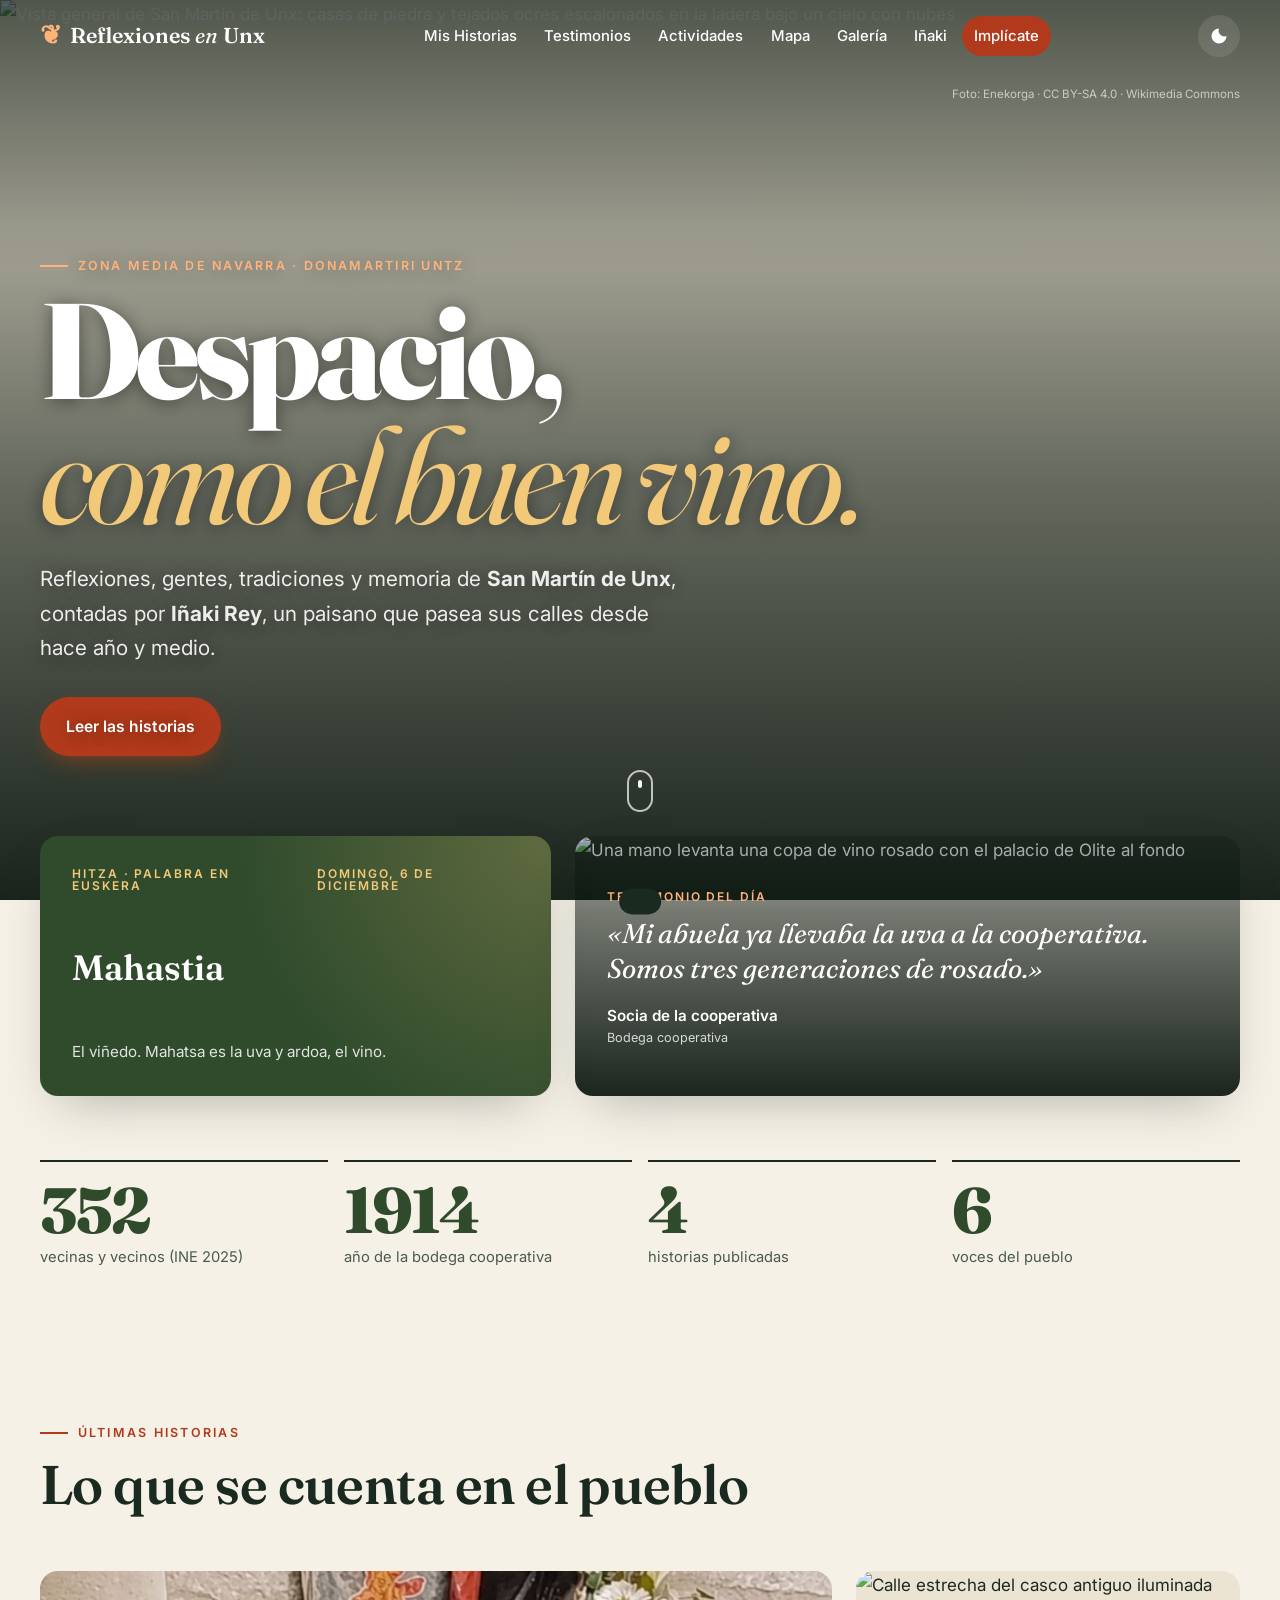
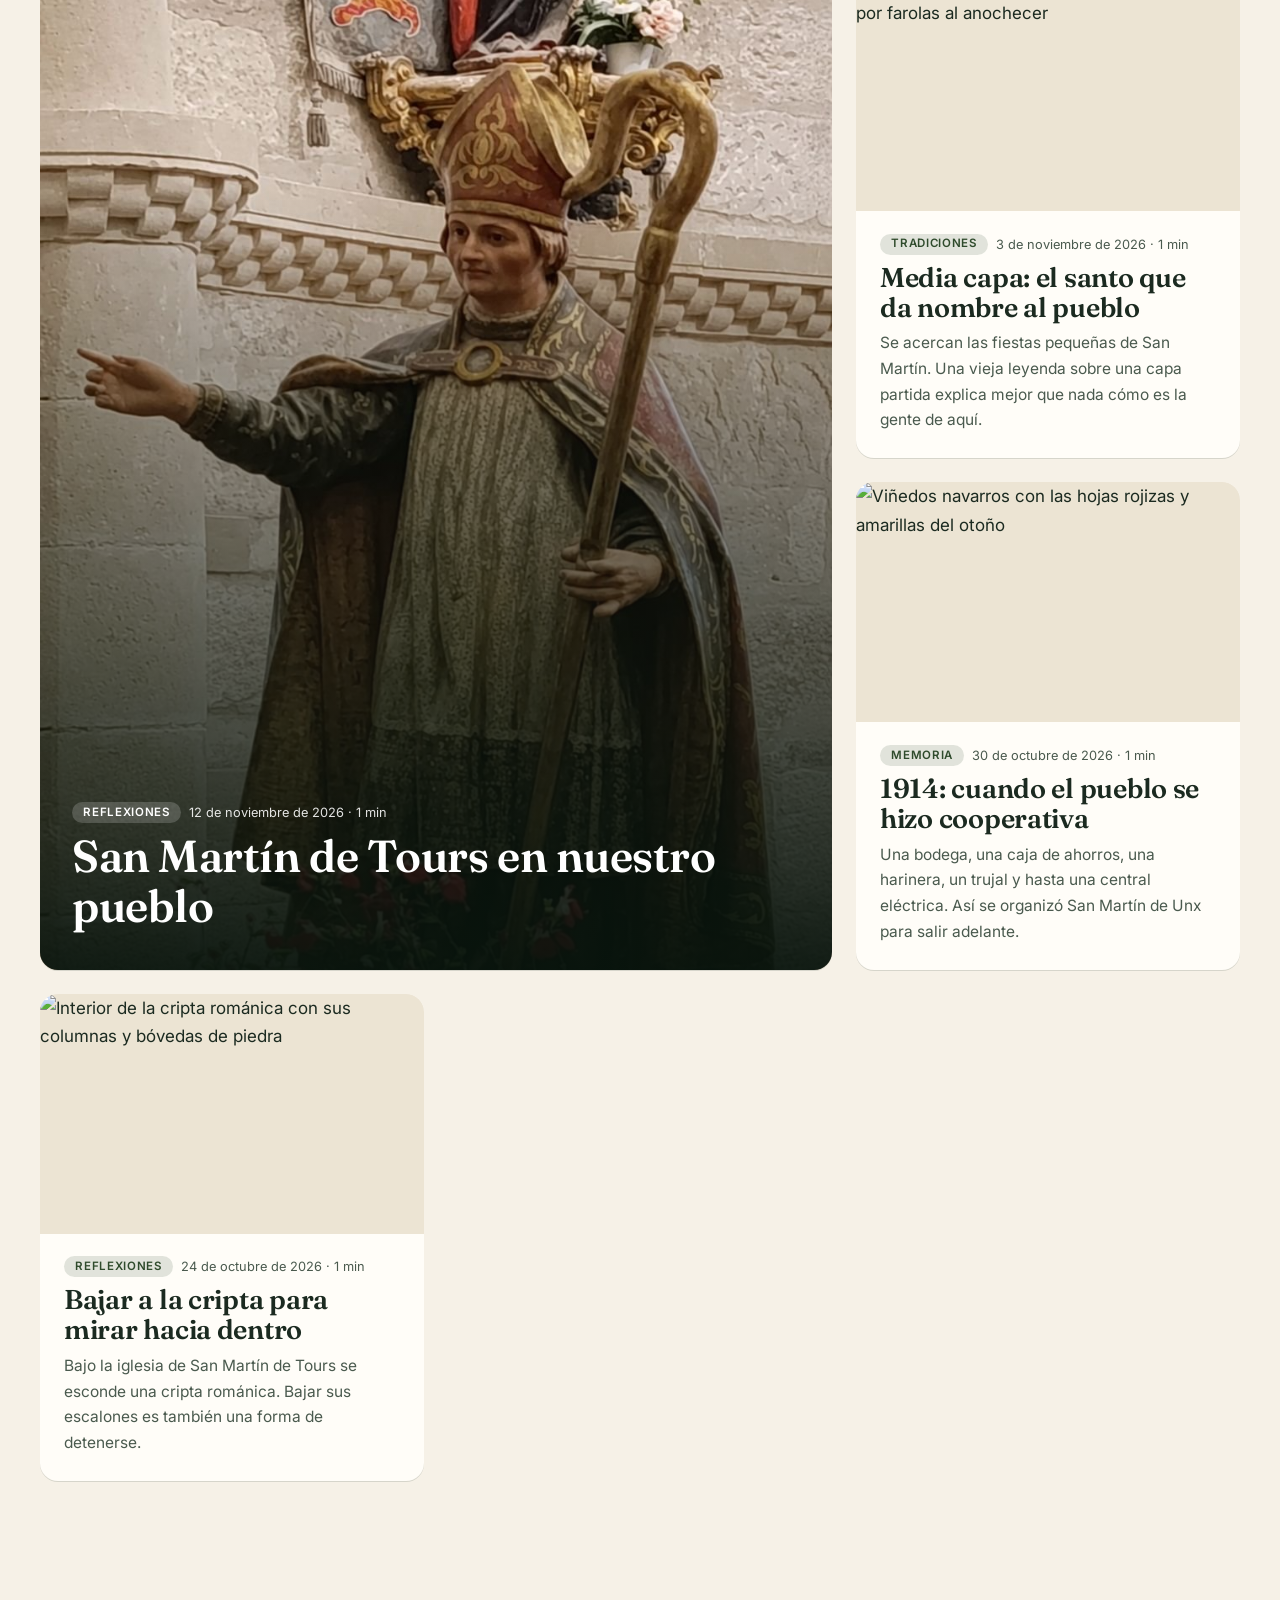
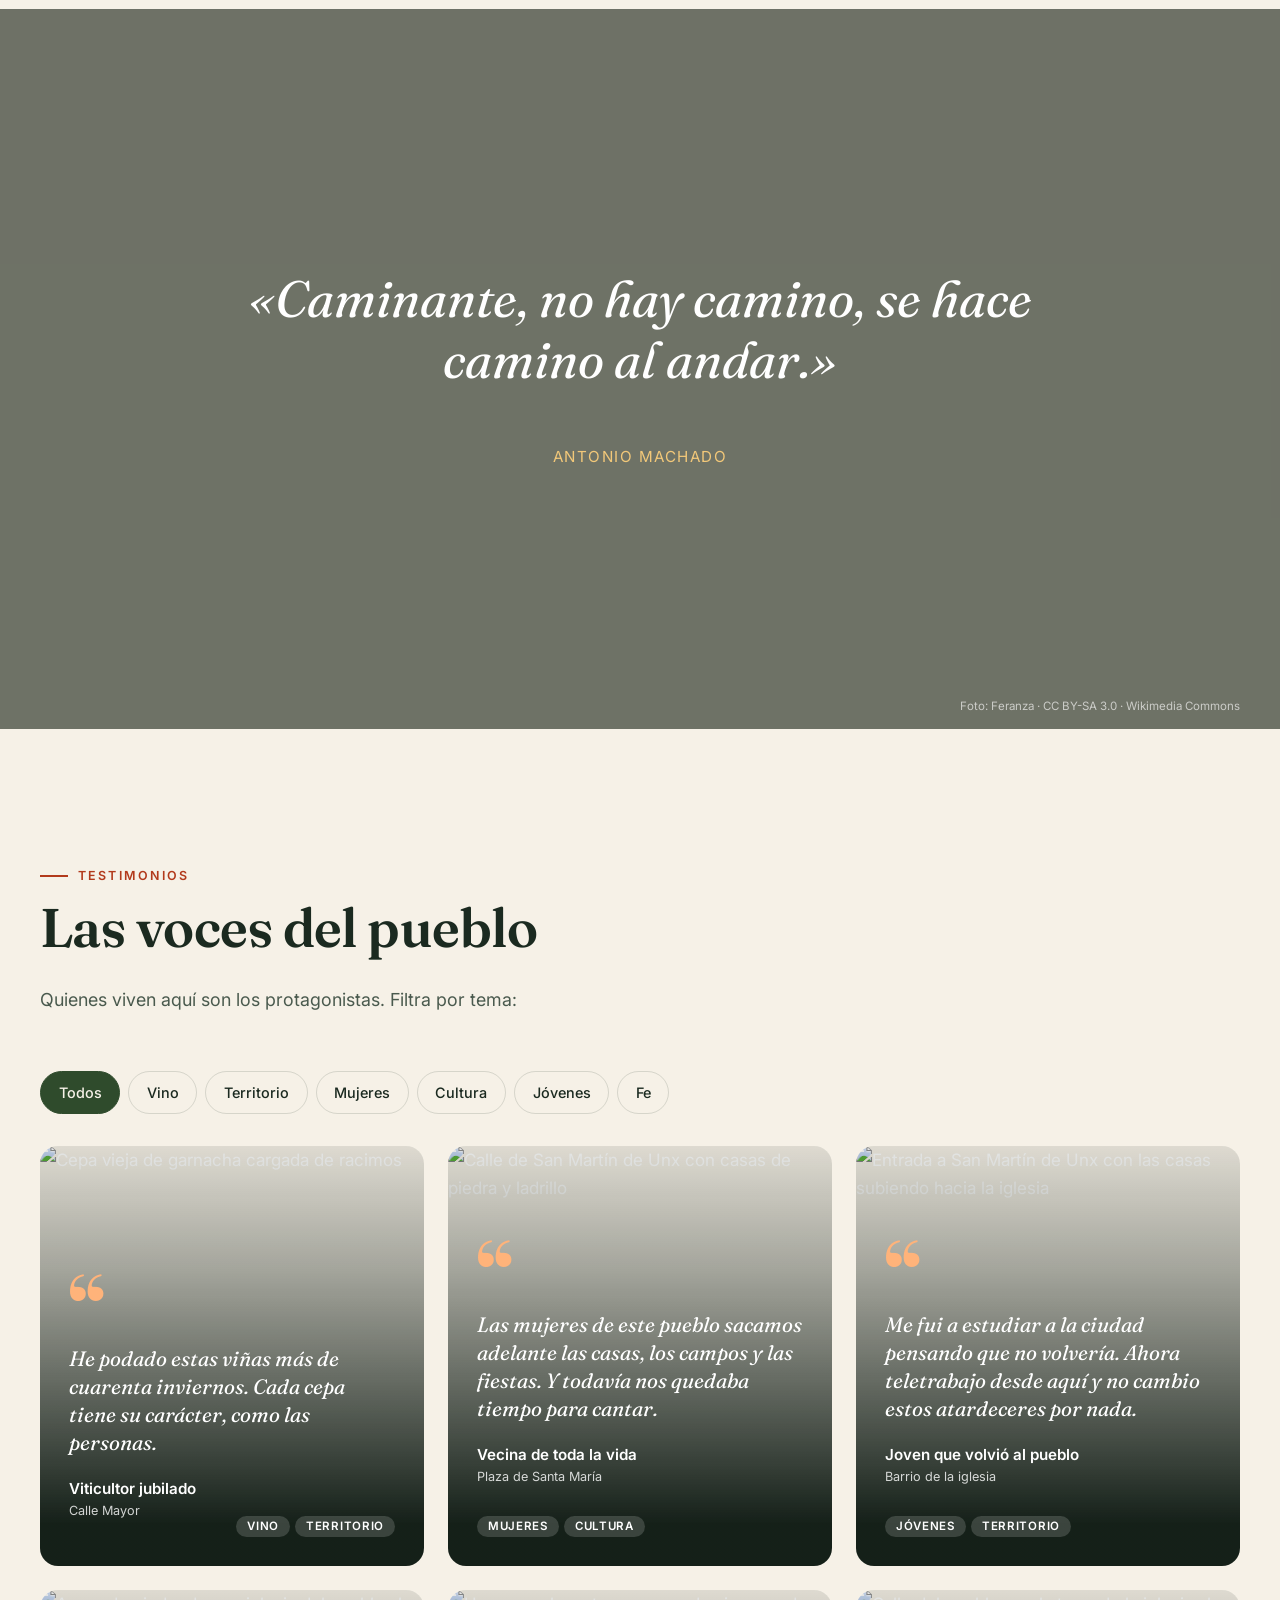
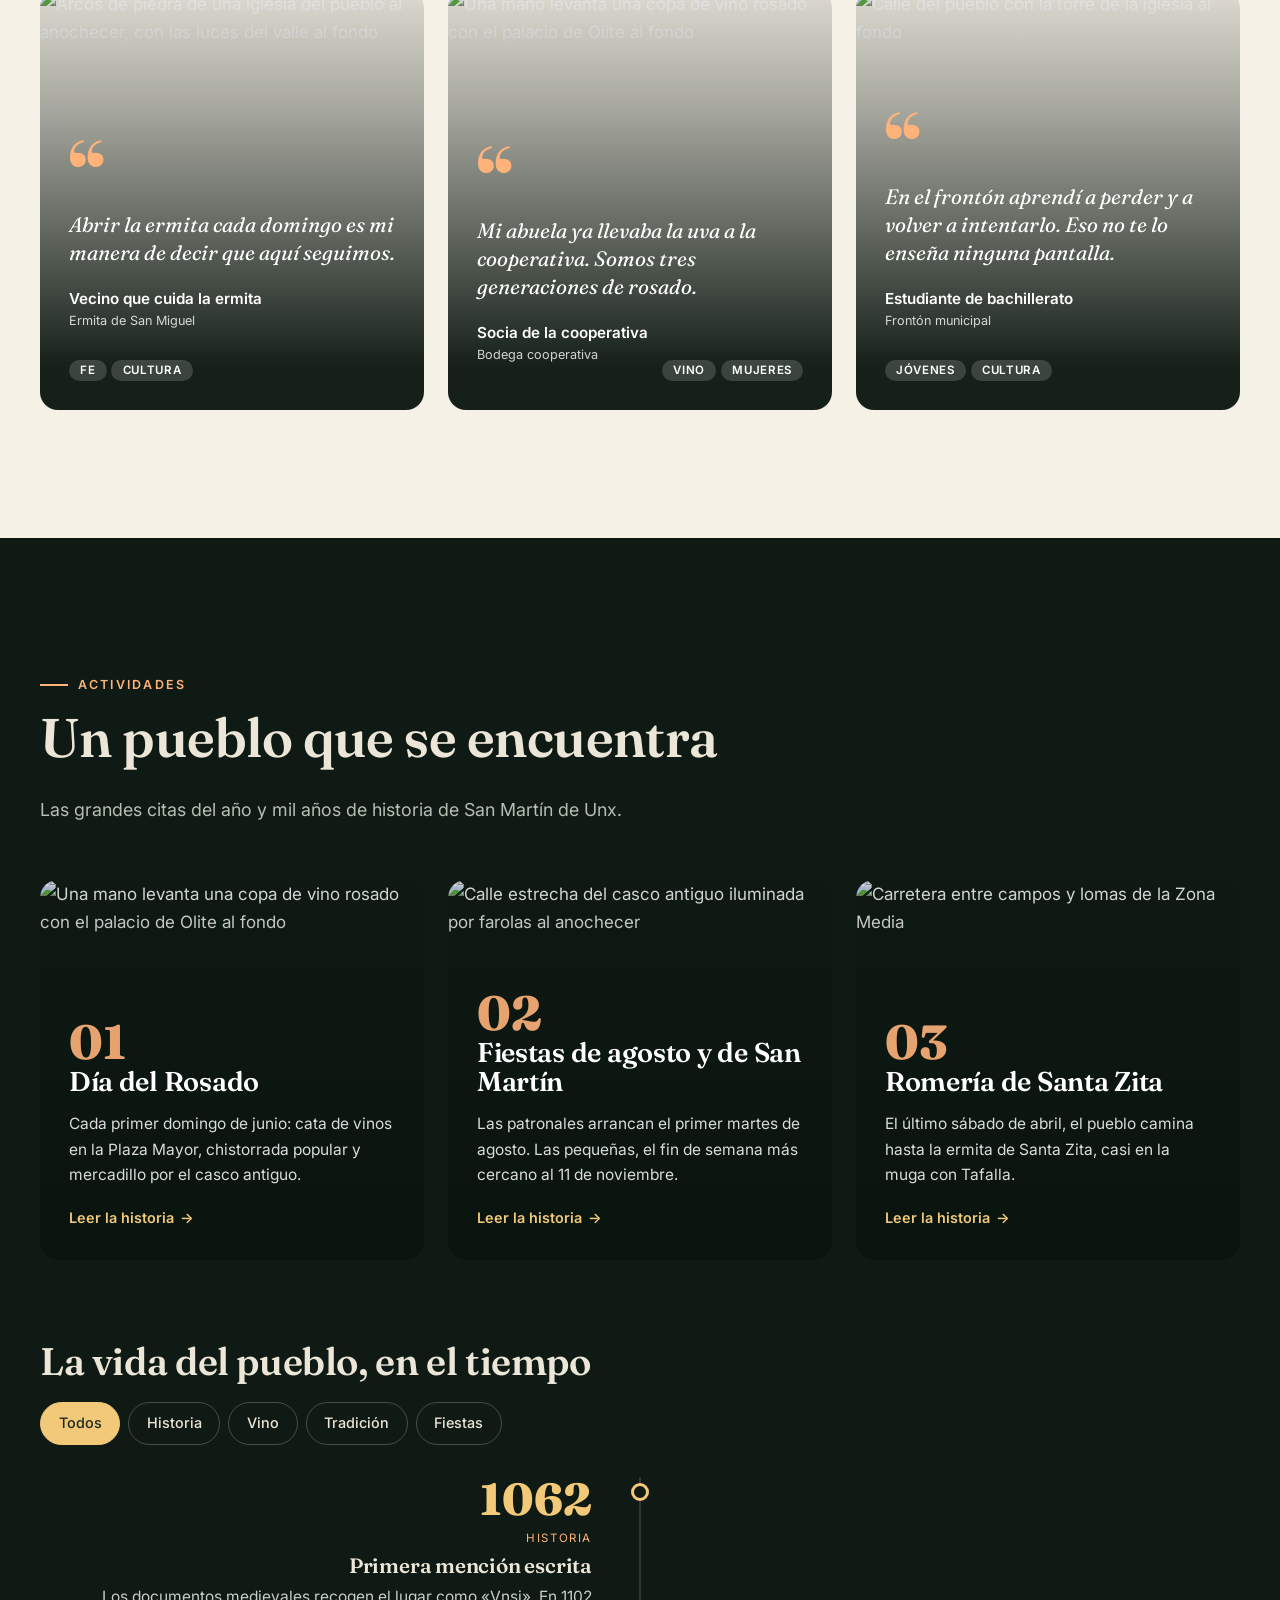
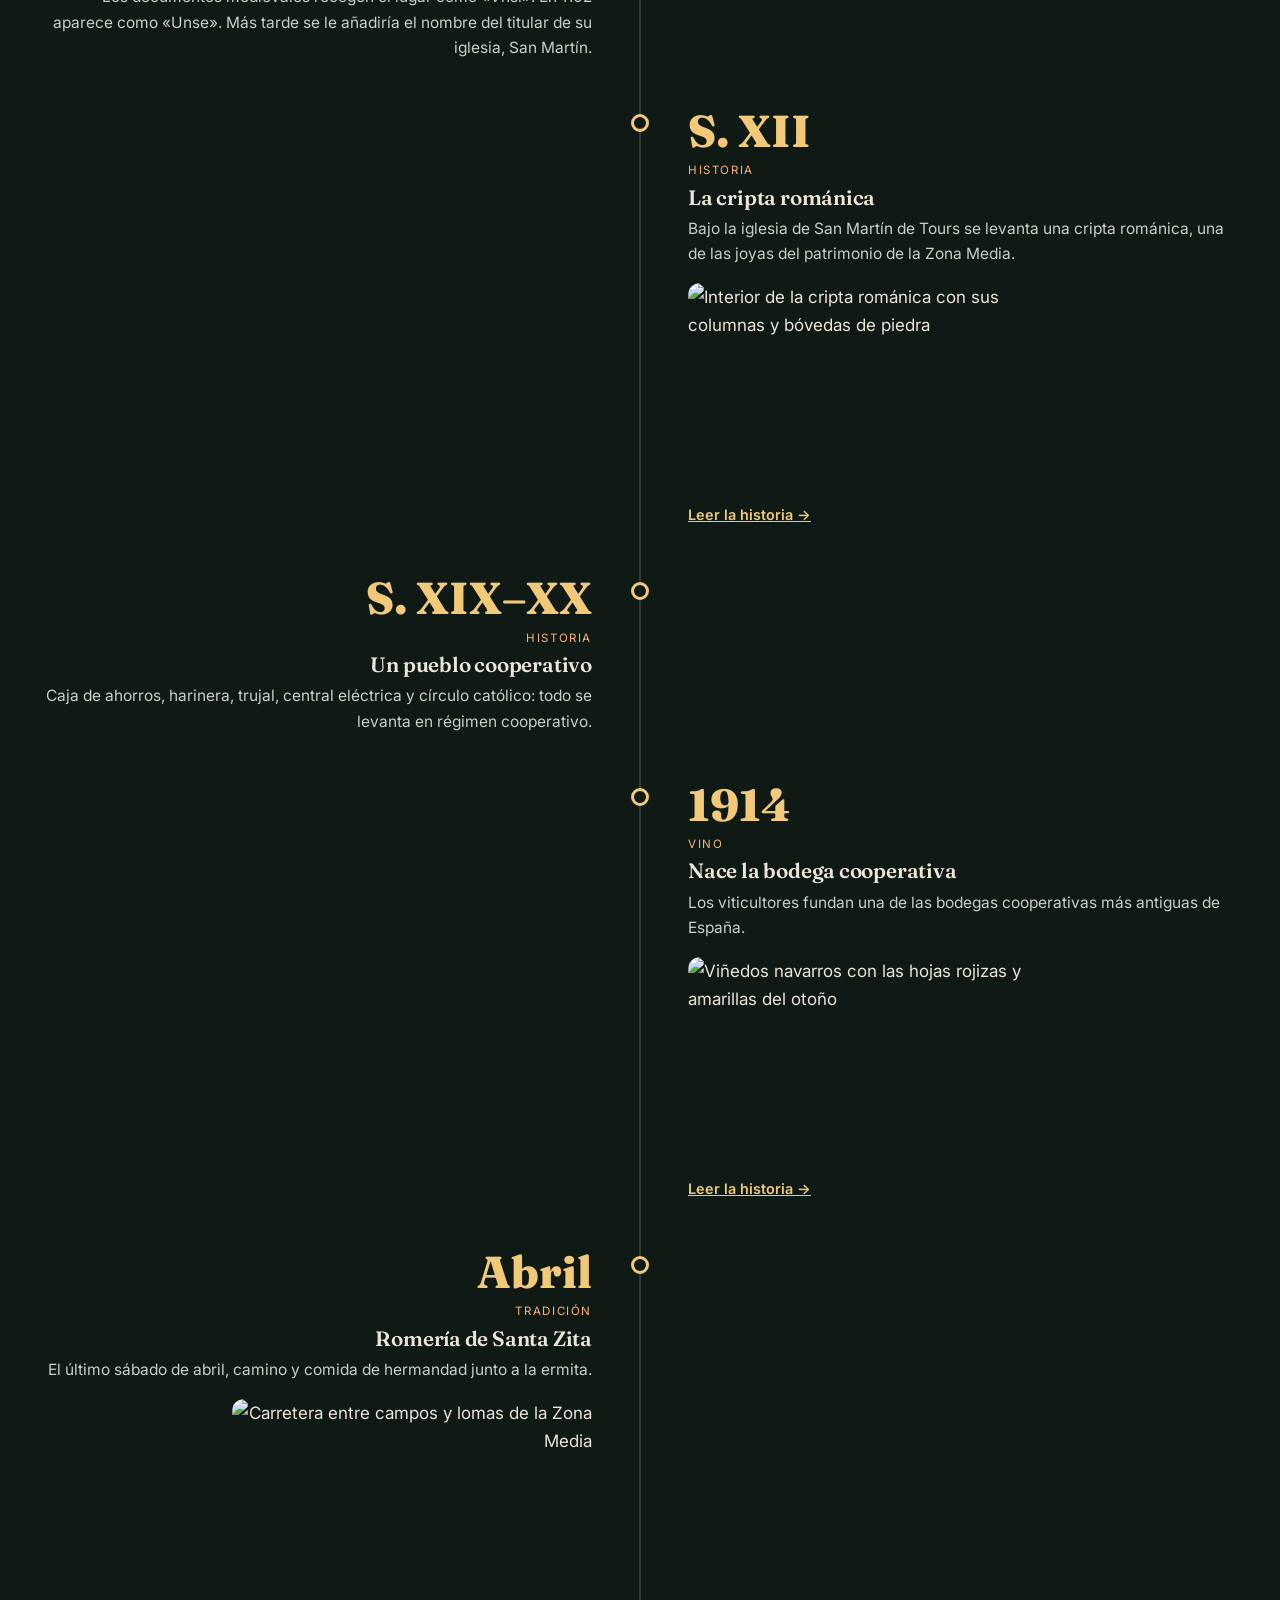
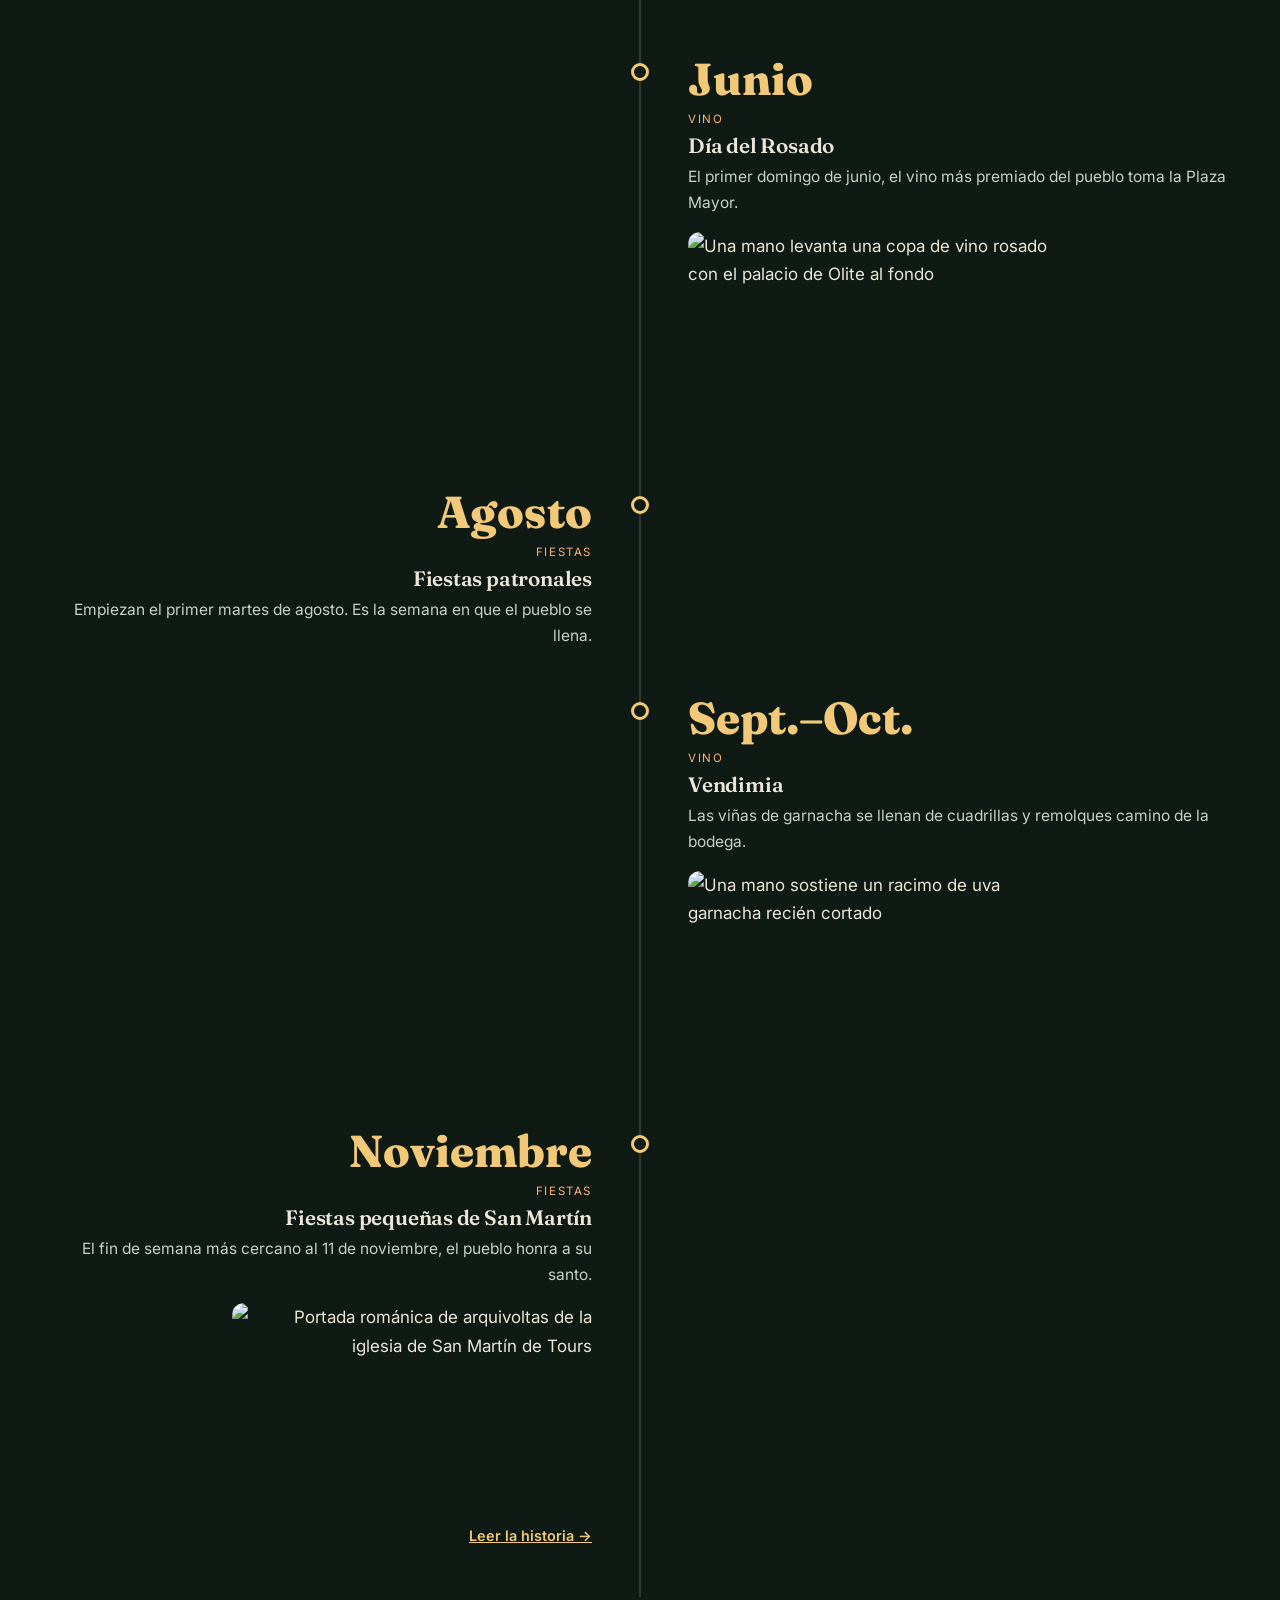
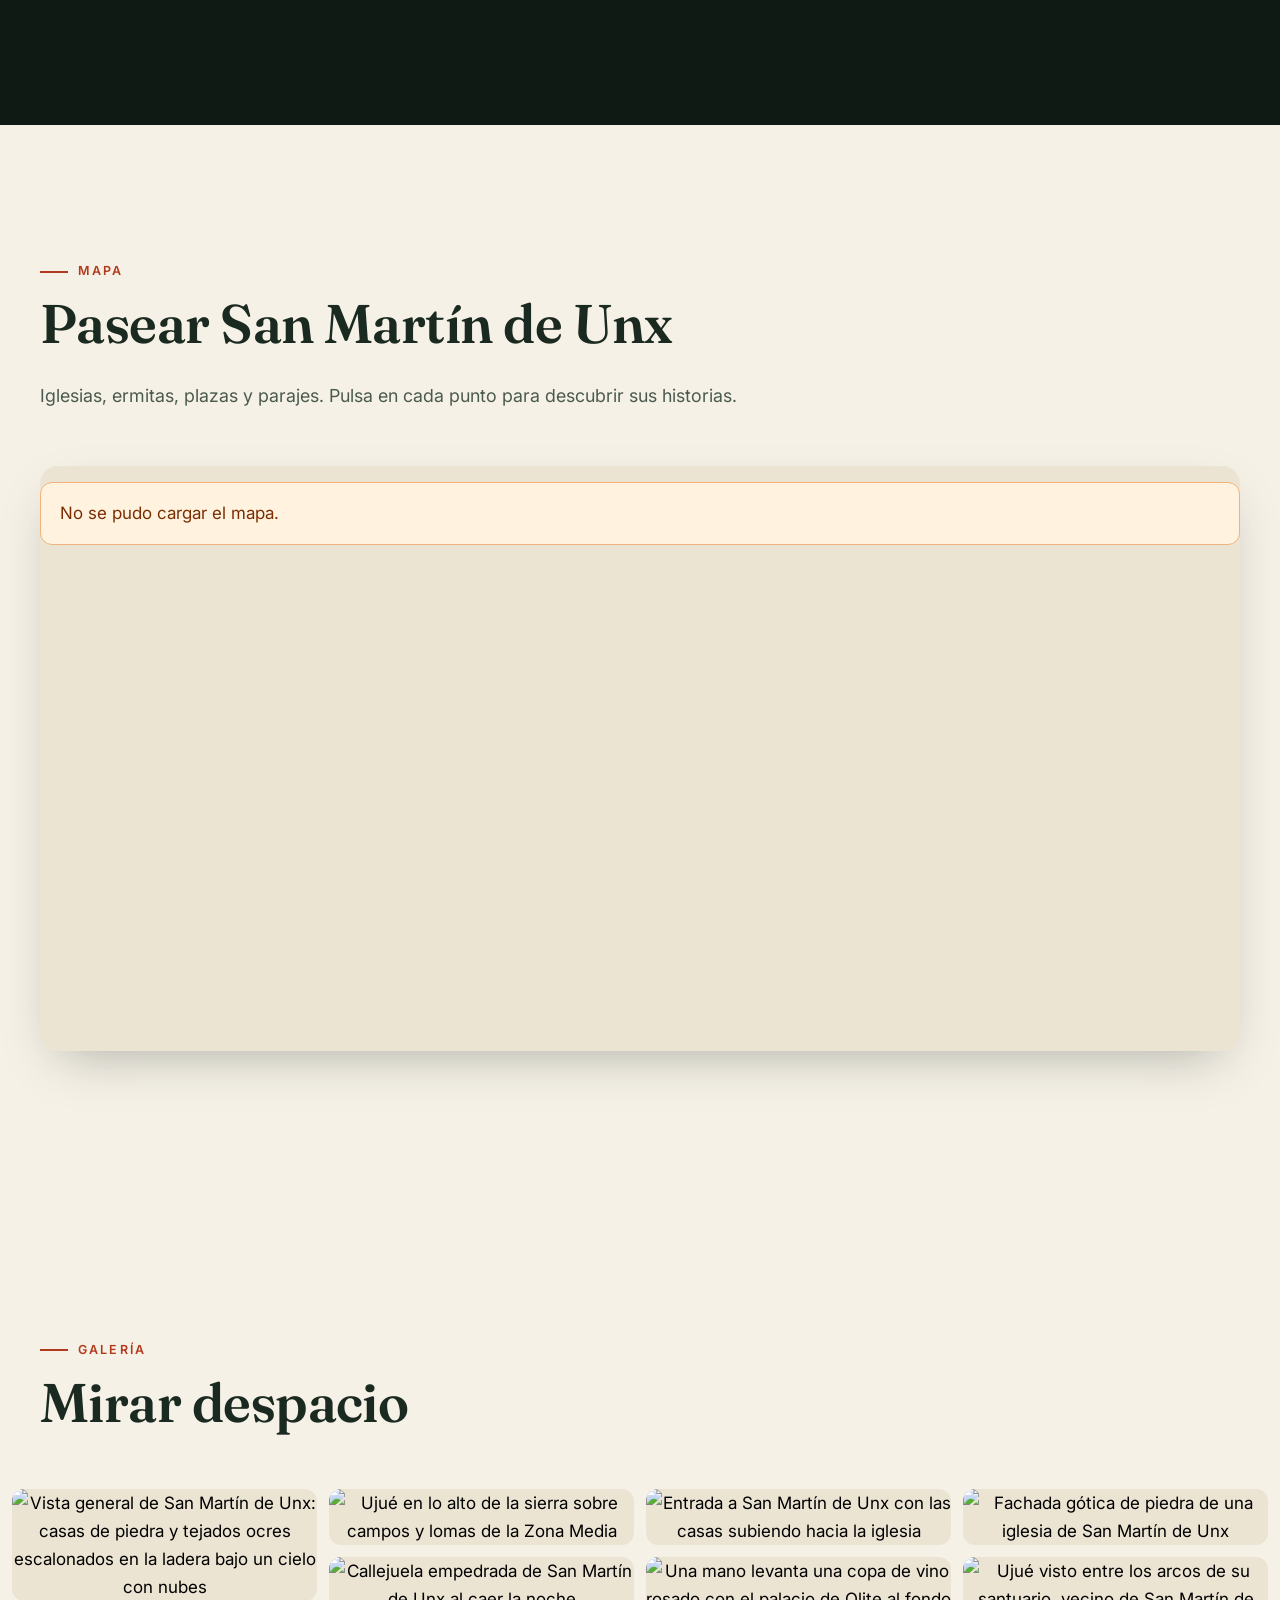
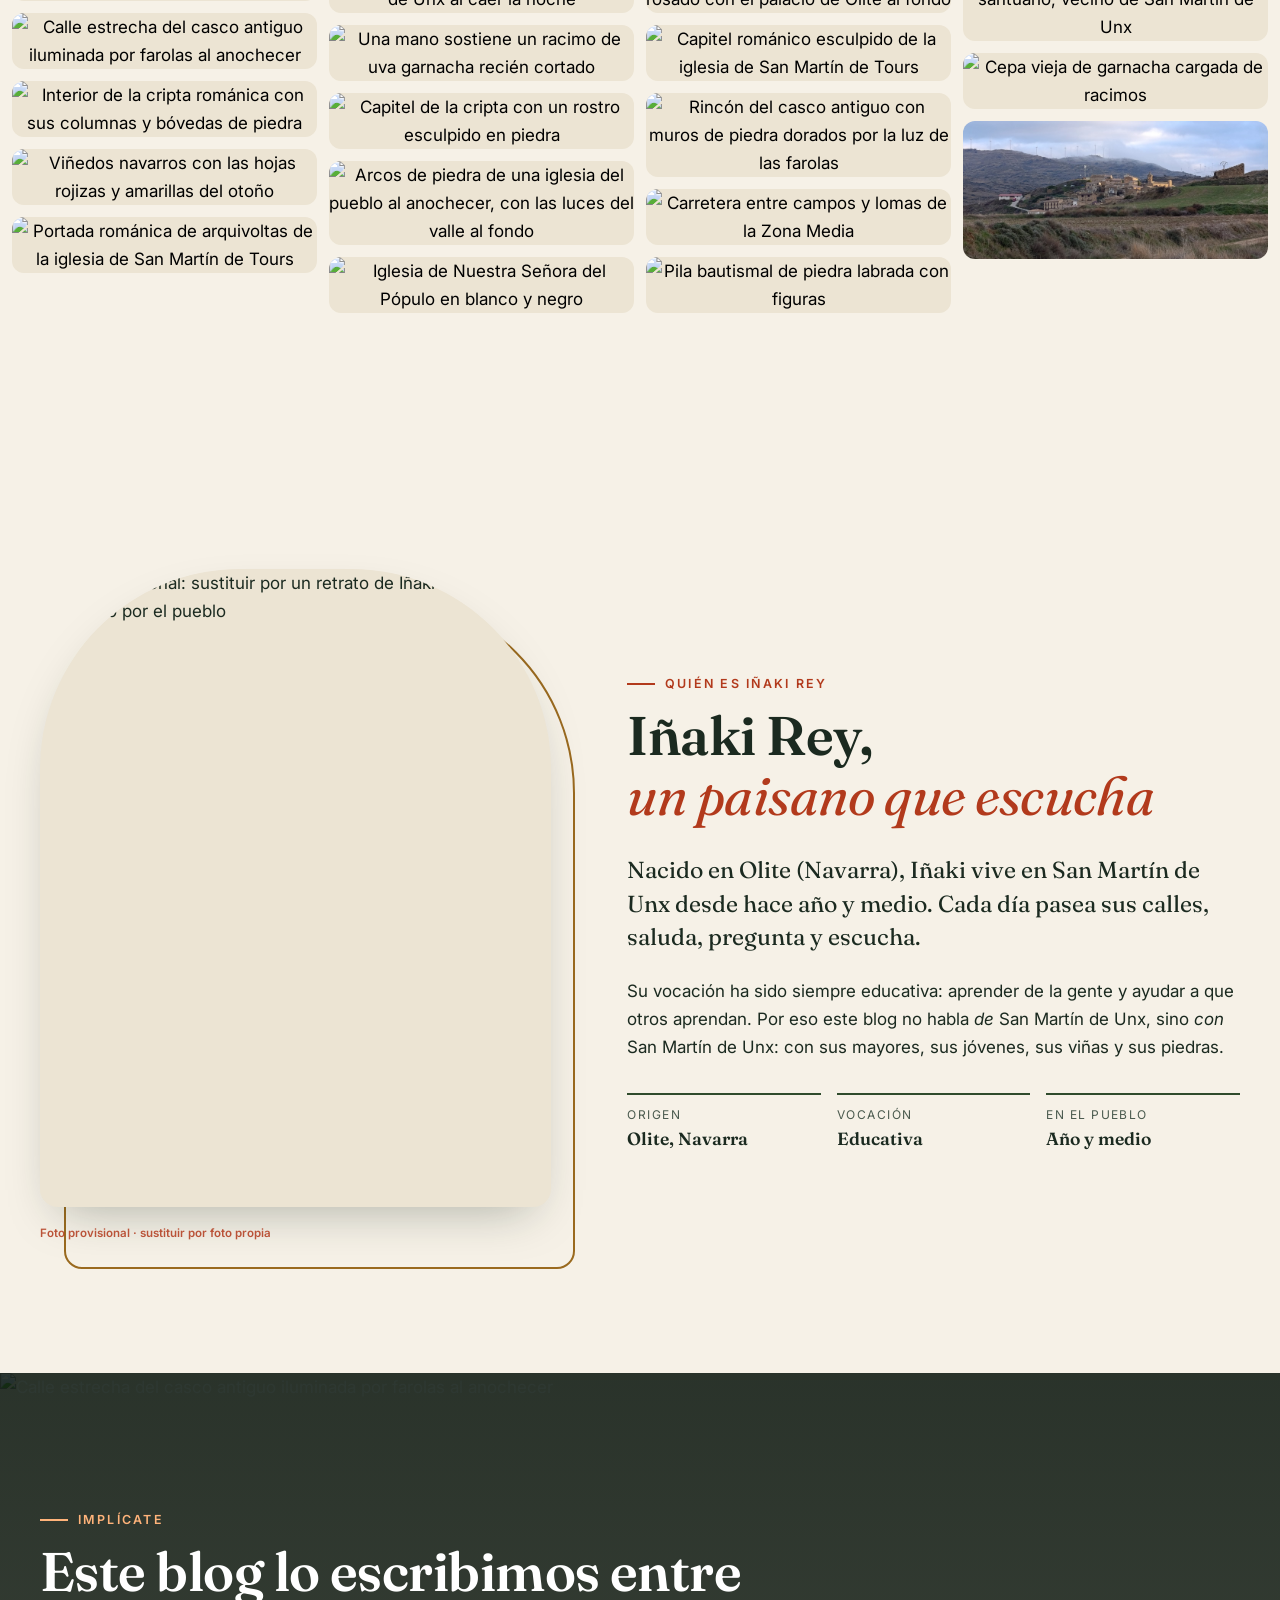
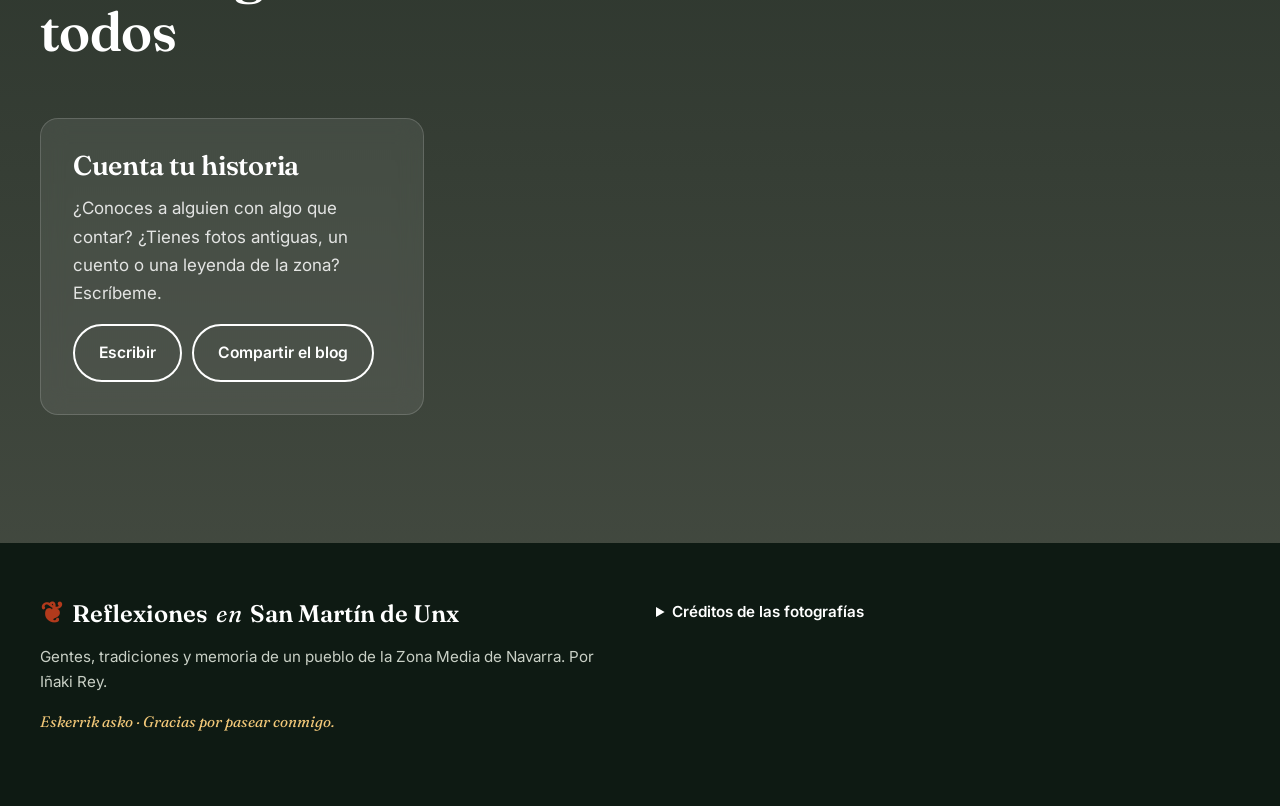
==== index.html @ 947f45b3 "Change link text from 'Historias' to 'Mis Historias'" ====
<!doctype html>
<html lang="es">
<head>
  <meta charset="utf-8">
  <meta name="viewport" content="width=device-width, initial-scale=1">
  <title>Reflexiones en San Martín de Unx · Gentes, memoria y vida de pueblo</title>
  <meta name="description" content="Reflexiones, testimonios, tradiciones y memoria de San Martín de Unx, en la Zona Media de Navarra, contados por Iñaki Rey.">
  <meta name="theme-color" content="#2f4b2c">

  <!-- Open Graph: así se verá al compartir en WhatsApp, Facebook o Telegram -->
  <meta property="og:type" content="website">
  <meta property="og:site_name" content="Reflexiones en San Martín de Unx">
  <meta property="og:title" content="Reflexiones en San Martín de Unx · Despacio, como el buen vino">
  <meta property="og:description" content="Gentes, tradiciones y memoria de un pueblo de la Zona Media de Navarra, contadas por Iñaki Rey.">
  <meta property="og:image" content="https://commons.wikimedia.org/wiki/Special:FilePath/Unx_-_ikuspegia.png?width=1280">
  <meta name="twitter:card" content="summary_large_image">

  <link rel="preconnect" href="https://fonts.googleapis.com">
  <link rel="preconnect" href="https://fonts.gstatic.com" crossorigin>
  <link href="https://fonts.googleapis.com/css2?family=Fraunces:ital,opsz,wght@0,9..144,400;0,9..144,600;0,9..144,800;1,9..144,400&family=Inter:wght@400;500;600;700&display=swap" rel="stylesheet">
  <link rel="stylesheet" href="https://unpkg.com/leaflet@1.9.4/dist/leaflet.css" crossorigin="">
  <link rel="stylesheet" href="css/estilos.css">
  <link rel="icon" href="data:image/svg+xml,<svg xmlns='http://www.w3.org/2000/svg' viewBox='0 0 100 100'><text y='.9em' font-size='90'>🍇</text></svg>">
</head>
<body>
  <a class="saltar" href="#contenido">Saltar al contenido</a>
  <div class="progreso" aria-hidden="true"><span></span></div>

  <header class="cabecera" id="cabecera">
    <a class="marca" href="index.html" aria-label="Reflexiones en San Martín de Unx, inicio">
      <span class="marca__hoja" aria-hidden="true">❦</span>
      <span>Reflexiones <em>en</em> Unx</span>
    </a>
    <nav class="menu" id="menu" aria-label="Principal">
      <a href="#historias">Mis Historias</a>
      <a href="#testimonios">Testimonios</a>
      <a href="#actividades">Actividades</a>
      <a href="#mapa">Mapa</a>
      <a href="#diario" data-requiere="diario" hidden>Diario</a>
      <a href="#galeria">Galería</a>
      <a href="#inaki">Iñaki</a>
      <a href="#implicate" class="menu__cta" data-requiere="implicate" hidden>Implícate</a>
    </nav>
    <div class="cabecera__acciones">
      <button class="icono-btn" id="btn-tema" type="button" aria-label="Cambiar entre modo claro y oscuro">
        <svg viewBox="0 0 24 24" aria-hidden="true"><path d="M12 3a9 9 0 1 0 9 9 7 7 0 0 1-9-9Z"/></svg>
      </button>
      <button class="icono-btn menu-btn" id="btn-menu" type="button" aria-label="Abrir menú" aria-expanded="false" aria-controls="menu">
        <span></span><span></span><span></span>
      </button>
    </div>
  </header>

  <main id="contenido">
    <!-- ============ HERO ============ -->
    <section class="hero" aria-label="Portada">
      <div class="hero__fondo" data-img="unx-vista" data-eager></div>
      <div class="hero__velo"></div>
      <div class="hero__texto">
        <p class="antetitulo">Zona Media de Navarra · Donamartiri Untz</p>
        <h1 class="hero__titulo">Despacio,<br><em>como el buen vino.</em></h1>
        <p class="hero__lead">Reflexiones, gentes, tradiciones y memoria de <strong>San Martín de Unx</strong>, contadas por <strong>Iñaki Rey</strong>, un paisano que pasea sus calles desde hace año y medio.</p>
        <div class="hero__botones">
          <a class="btn btn--primario" href="#historias">Leer las historias</a>
          <a class="btn btn--fantasma" href="#implicate" data-requiere="boletin" hidden>Recibir una historia al día</a>
        </div>
        <p class="racha" id="racha" hidden></p>
      </div>
      <a class="hero__scroll" href="#hoy" aria-label="Bajar al contenido"><span></span></a>
      <span class="hero__credito" data-credito="unx-vista"></span>
    </section>

    <!-- ============ HOY ============ -->
    <section class="hoy contenedor" id="hoy" aria-labelledby="hoy-titulo">
      <h2 class="visualmente-oculto" id="hoy-titulo">Hoy en San Martín de Unx</h2>
      <article class="tarjeta-dia revelar" id="palabra-dia" aria-live="polite"></article>
      <article class="tarjeta-testimonio-dia revelar" id="testimonio-dia"></article>
    </section>

    <!-- ============ CIFRAS ============ -->
    <section class="cifras contenedor" aria-label="En cifras">
      <div class="cifra revelar"><span class="cifra__num" data-contar="352">0</span><span class="cifra__txt">vecinas y vecinos (INE 2025)</span></div>
      <div class="cifra revelar"><span class="cifra__num" data-contar="1914">0</span><span class="cifra__txt">año de la bodega cooperativa</span></div>
      <div class="cifra revelar"><span class="cifra__num" id="n-historias" data-contar="0">0</span><span class="cifra__txt">historias publicadas</span></div>
      <div class="cifra revelar"><span class="cifra__num" id="n-testimonios" data-contar="0">0</span><span class="cifra__txt">voces del pueblo</span></div>
    </section>

    <!-- ============ HISTORIAS ============ -->
    <section class="seccion" id="historias" aria-labelledby="historias-titulo">
      <div class="contenedor">
        <header class="seccion__cabecera revelar">
          <p class="antetitulo">Últimas historias</p>
          <h2 id="historias-titulo">Lo que se cuenta en el pueblo</h2>
        </header>
        <div class="magazine" id="lista-articulos"></div>
      </div>
    </section>

    <!-- ============ PAUSA VISUAL ============ -->
    <section class="pausa" aria-label="Cita">
      <div class="pausa__fondo parallax" data-img="vinedos-navarra"></div>
      <blockquote class="pausa__cita revelar">
        <p>«Caminante, no hay camino, se hace camino al andar.»</p>
        <cite>Antonio Machado</cite>
      </blockquote>
      <span class="hero__credito" data-credito="vinedos-navarra"></span>
    </section>

    <!-- ============ TESTIMONIOS ============ -->
    <section class="seccion" id="testimonios" aria-labelledby="testimonios-titulo">
      <div class="contenedor">
        <header class="seccion__cabecera revelar">
          <p class="antetitulo">Testimonios</p>
          <h2 id="testimonios-titulo">Las voces del pueblo</h2>
          <p class="seccion__intro">Quienes viven aquí son los protagonistas. Filtra por tema:</p>
        </header>
        <div class="filtros" role="toolbar" aria-label="Filtrar testimonios por tema" id="filtros-testimonios"></div>
        <div class="rejilla-testimonios" id="lista-testimonios"></div>
      </div>
    </section>

    <!-- ============ ACTIVIDADES ============ -->
    <section class="seccion seccion--oscura" id="actividades" aria-labelledby="actividades-titulo">
      <div class="contenedor">
        <header class="seccion__cabecera revelar">
          <p class="antetitulo">Actividades</p>
          <h2 id="actividades-titulo">Un pueblo que se encuentra</h2>
          <p class="seccion__intro">Las grandes citas del año y mil años de historia de San Martín de Unx.</p>
        </header>
        <div class="frentes" id="frentes"></div>

        <h3 class="subtitulo-seccion revelar">La vida del pueblo, en el tiempo</h3>
        <div class="filtros filtros--claros" role="toolbar" aria-label="Filtrar la línea del tiempo" id="filtros-linea"></div>
        <ol class="linea" id="linea"></ol>
      </div>
    </section>

    <!-- ============ MAPA ============ -->
    <section class="seccion" id="mapa" aria-labelledby="mapa-titulo">
      <div class="contenedor">
        <header class="seccion__cabecera revelar">
          <p class="antetitulo">Mapa</p>
          <h2 id="mapa-titulo">Pasear San Martín de Unx</h2>
          <p class="seccion__intro">Iglesias, ermitas, plazas y parajes. Pulsa en cada punto para descubrir sus historias.</p>
        </header>
        <div class="mapa revelar" id="mapa-leaflet" role="region" aria-label="Mapa interactivo de San Martín de Unx"></div>
        <ul class="mapa-lista" id="mapa-lista" aria-label="Lugares del mapa"></ul>
      </div>
    </section>

    <!-- ============ DIARIO ============ -->
    <section class="seccion seccion--papel" id="diario" aria-labelledby="diario-titulo" data-requiere="diario" hidden>
      <div class="contenedor">
        <header class="seccion__cabecera revelar">
          <p class="antetitulo">Cuaderno de paseo</p>
          <h2 id="diario-titulo">El diario de Iñaki</h2>
          <p class="seccion__intro">Notas breves desde las calles, la plaza y los caminos del pueblo.</p>
        </header>
        <div class="diario" id="lista-diario"></div>
      </div>
    </section>

    <!-- ============ GALERÍA ============ -->
    <section class="seccion" id="galeria" aria-labelledby="galeria-titulo">
      <div class="contenedor">
        <header class="seccion__cabecera revelar">
          <p class="antetitulo">Galería</p>
          <h2 id="galeria-titulo">Mirar despacio</h2>
          <!-- FOTO PROPIA: añade a data/galeria.json fotos de los campos de San Martín en cada estación
               (almendros en flor, cereal verde en primavera, cosecha en verano, viñas rojas en otoño, escarcha en invierno),
               de las fiestas y de la gente (con su permiso). -->
        </header>
      </div>
      <div class="galeria" id="lista-galeria"></div>
    </section>

    <!-- ============ QUIÉN ES IÑAKI ============ -->
    <section class="seccion autor" id="inaki" aria-labelledby="inaki-titulo">
      <div class="contenedor autor__rejilla">
        <figure class="autor__foto revelar">
          <!-- FOTO PROPIA: retrato de Iñaki Rey paseando por el pueblo.
               Sube la foto a img/inaki.jpg y en data/imagenes.json añade a "inaki-provisional": "local": "img/inaki.jpg" -->
          <div data-img="inaki-provisional"></div>
          <figcaption data-credito="inaki-provisional"></figcaption>
        </figure>
        <div class="autor__texto revelar">
          <p class="antetitulo">Quién es Iñaki Rey</p>
          <h2 id="inaki-titulo">Iñaki Rey,<br><em>un paisano que escucha</em></h2>
          <p class="autor__lead">Nacido en Olite (Navarra), Iñaki vive en San Martín de Unx desde hace año y medio. Cada día pasea sus calles, saluda, pregunta y escucha.</p>
          <p>Su vocación ha sido siempre educativa: aprender de la gente y ayudar a que otros aprendan. Por eso este blog no habla <em>de</em> San Martín de Unx, sino <em>con</em> San Martín de Unx: con sus mayores, sus jóvenes, sus viñas y sus piedras.</p>
          <!-- Completar con más datos biográficos reales (trayectoria educativa, por qué llegó al pueblo…) -->
          <dl class="autor__datos">
            <div><dt>Origen</dt><dd>Olite, Navarra</dd></div>
            <div><dt>Vocación</dt><dd>Educativa</dd></div>
            <div><dt>En el pueblo</dt><dd>Año y medio</dd></div>
          </dl>
        </div>
      </div>
    </section>

    <!-- ============ IMPLÍCATE ============ -->
    <section class="seccion implicate" id="implicate" aria-labelledby="implicate-titulo" data-requiere="implicate" hidden>
      <div class="implicate__fondo" data-img="unx-noche-1"></div>
      <div class="contenedor implicate__contenido">
        <header class="seccion__cabecera revelar">
          <p class="antetitulo">Implícate</p>
          <h2 id="implicate-titulo">Este blog lo escribimos entre todos</h2>
        </header>
        <div class="implicate__rejilla">
          <div class="caja revelar" data-requiere="boletin" hidden>
            <h3>Recibe una historia al día</h3>
            <p>Una reflexión, una foto y una palabra en euskera, directamente en tu correo.</p>
            <form class="boletin" id="form-boletin" novalidate>
              <label for="email-boletin" class="visualmente-oculto">Tu correo electrónico</label>
              <input id="email-boletin" name="EMAIL" type="email" placeholder="tu@correo.com" autocomplete="email" required>
              <button class="btn btn--primario" type="submit">Suscribirme</button>
              <p class="boletin__msg" role="status"></p>
            </form>
          </div>
          <div class="caja revelar" data-requiere="canales" hidden>
            <h3>Únete al canal</h3>
            <p>Avisos de nuevas historias y de las actividades del pueblo en tu móvil.</p>
            <div class="canales">
              <a class="btn btn--whatsapp" id="link-whatsapp" href="#" target="_blank" rel="noopener" data-requiere="whatsapp" hidden>WhatsApp</a>
              <a class="btn btn--telegram" id="link-telegram" href="#" target="_blank" rel="noopener" data-requiere="telegram" hidden>Telegram</a>
            </div>
          </div>
          <div class="caja revelar" data-requiere="email" hidden>
            <h3>Cuenta tu historia</h3>
            <p>¿Conoces a alguien con algo que contar? ¿Tienes fotos antiguas, un cuento o una leyenda de la zona? Escríbeme.</p>
            <div class="canales">
              <a class="btn btn--fantasma" id="link-email" href="#">Escribir</a>
              <button class="btn btn--fantasma" type="button" id="btn-compartir-sitio">Compartir el blog</button>
            </div>
          </div>
        </div>
      </div>
    </section>
  </main>

  <footer class="pie">
    <div class="contenedor pie__rejilla">
      <div>
        <p class="marca marca--pie"><span class="marca__hoja" aria-hidden="true">❦</span> Reflexiones <em>en</em> San Martín de Unx</p>
        <p>Gentes, tradiciones y memoria de un pueblo de la Zona Media de Navarra. Por Iñaki Rey.</p>
        <p class="pie__euskera">Eskerrik asko · Gracias por pasear conmigo.</p>
      </div>
      <details class="pie__creditos">
        <summary>Créditos de las fotografías</summary>
        <ul id="lista-creditos"></ul>
      </details>
    </div>
  </footer>

  <div class="lightbox" id="lightbox" role="dialog" aria-modal="true" aria-label="Visor de imágenes" hidden>
    <button class="lightbox__cerrar" type="button" aria-label="Cerrar">×</button>
    <button class="lightbox__nav lightbox__nav--ant" type="button" aria-label="Imagen anterior">‹</button>
    <figure><img alt=""><figcaption></figcaption></figure>
    <button class="lightbox__nav lightbox__nav--sig" type="button" aria-label="Imagen siguiente">›</button>
  </div>

  <div class="aviso" id="aviso" role="status" aria-live="polite"></div>

  <script src="https://unpkg.com/leaflet@1.9.4/dist/leaflet.js" crossorigin=""></script>
  <script type="module" src="js/portada.js"></script>
</body>
</html>
---- css/estilos.css ----
/* =========================================================
   Reflexiones en San Martín de Unx · hoja de estilos
   ========================================================= */

/* ---------- Tokens de color y tipografía ---------- */
:root {
  --bg: #f6f1e7;
  --bg-2: #ece4d3;
  --superficie: #fffdf8;
  --tinta: #1b2a20;
  --tinta-2: #4a5a4e;
  --selva: #2f4b2c;
  --selva-2: #44633a;
  --ocre: #9a6a1f;
  --rio: #6b4a2e;
  --achiote: #b23a1c;
  --linea: rgba(27, 42, 32, .14);
  --sombra: 0 20px 50px -20px rgba(20, 40, 28, .35);

  --oscuro-bg: #0e1a13;
  --oscuro-tinta: #ece6d8;

  --serif: "Fraunces", Georgia, "Times New Roman", serif;
  --sans: "Inter", system-ui, -apple-system, "Segoe UI", sans-serif;

  --radio: 18px;
  --ancho: 1200px;
  --gutter: clamp(16px, 4vw, 40px);
  --cabecera: 72px;
  color-scheme: light;
}

@media (prefers-color-scheme: dark) {
  :root:not([data-theme="light"]) {
    --bg: #0d1611;
    --bg-2: #13211a;
    --superficie: #17271e;
    --tinta: #ece6d8;
    --tinta-2: #b5bfb3;
    --selva: #7cc79a;
    --selva-2: #5fae80;
    --ocre: #e0b05a;
    --rio: #d3a678;
    --achiote: #fb8a4c;
    --linea: rgba(236, 230, 216, .14);
    --sombra: 0 20px 50px -20px rgba(0, 0, 0, .7);
    color-scheme: dark;
  }
}
:root[data-theme="dark"] {
  --bg: #0d1611;
  --bg-2: #13211a;
  --superficie: #17271e;
  --tinta: #ece6d8;
  --tinta-2: #b5bfb3;
  --selva: #7cc79a;
  --selva-2: #5fae80;
  --ocre: #e0b05a;
  --rio: #d3a678;
  --achiote: #fb8a4c;
  --linea: rgba(236, 230, 216, .14);
  --sombra: 0 20px 50px -20px rgba(0, 0, 0, .7);
  color-scheme: dark;
}

/* ---------- Base ---------- */
*, *::before, *::after { box-sizing: border-box; }
html { scroll-behavior: smooth; scroll-padding-top: var(--cabecera); -webkit-text-size-adjust: 100%; }
body {
  margin: 0;
  background: var(--bg);
  color: var(--tinta);
  font: 400 1.0625rem/1.65 var(--sans);
  -webkit-font-smoothing: antialiased;
  overflow-x: hidden;
}
img { display: block; max-width: 100%; height: auto; }
a { color: inherit; }
h1, h2, h3, h4 { font-family: var(--serif); font-weight: 600; line-height: 1.1; margin: 0 0 .5em; letter-spacing: -.01em; }
h2 { font-size: clamp(2rem, 5vw, 3.4rem); }
h3 { font-size: clamp(1.3rem, 2.4vw, 1.7rem); }
em { font-style: italic; }
p { margin: 0 0 1em; }
button { font: inherit; cursor: pointer; }
:focus-visible { outline: 3px solid var(--achiote); outline-offset: 3px; border-radius: 6px; }

[hidden] { display: none !important; } /* para que "hidden" gane a los display de .btn, .caja, .seccion… */
.contenedor { width: min(var(--ancho), 100% - 2 * var(--gutter)); margin-inline: auto; }
.visualmente-oculto { position: absolute !important; width: 1px; height: 1px; overflow: hidden; clip: rect(0 0 0 0); white-space: nowrap; }
.saltar { position: absolute; left: 1rem; top: -4rem; z-index: 200; background: var(--achiote); color: #fff; padding: .6rem 1rem; border-radius: 8px; }
.saltar:focus { top: 1rem; }

.antetitulo {
  font: 600 .78rem/1 var(--sans);
  letter-spacing: .18em;
  text-transform: uppercase;
  color: var(--achiote);
  margin-bottom: 1rem;
  display: inline-flex; align-items: center; gap: .6rem;
}
.antetitulo::before { content: ""; width: 28px; height: 2px; background: currentColor; }

/* ---------- Barra de progreso ---------- */
.progreso { position: fixed; inset: 0 0 auto; height: 3px; z-index: 120; pointer-events: none; }
.progreso span { display: block; height: 100%; width: 100%; transform-origin: 0 50%; transform: scaleX(0); background: linear-gradient(90deg, var(--ocre), var(--achiote)); }

/* ---------- Cabecera ---------- */
.cabecera {
  position: fixed; inset: 0 0 auto; z-index: 100;
  height: var(--cabecera);
  display: flex; align-items: center; justify-content: space-between; gap: 1rem;
  padding-inline: var(--gutter);
  color: #fff;
  transition: background .35s, color .35s, box-shadow .35s, height .35s;
}
.cabecera.es-solida {
  background: color-mix(in srgb, var(--bg) 88%, transparent);
  backdrop-filter: blur(14px) saturate(1.4);
  -webkit-backdrop-filter: blur(14px) saturate(1.4);
  color: var(--tinta);
  box-shadow: 0 1px 0 var(--linea);
}
.marca { display: inline-flex; align-items: center; gap: .5rem; font: 600 1.35rem/1 var(--serif); text-decoration: none; white-space: nowrap; }
.marca em { font-weight: 400; }
.marca__hoja { color: var(--achiote); font-size: 1.2em; }
.cabecera:not(.es-solida) .marca__hoja { color: #ffb37a; }

.menu { display: flex; gap: .2rem; align-items: center; }
.menu a {
  text-decoration: none; font-weight: 500; font-size: .93rem;
  padding: .5rem .75rem; border-radius: 999px;
  transition: background .2s;
}
.menu a:hover { background: color-mix(in srgb, currentColor 12%, transparent); }
.menu__cta { background: var(--achiote); color: #fff !important; }
.menu__cta:hover { background: #a5370a !important; }
.cabecera__acciones { display: flex; gap: .4rem; align-items: center; }
.icono-btn {
  width: 42px; height: 42px; border-radius: 50%;
  display: grid; place-items: center;
  background: color-mix(in srgb, currentColor 10%, transparent);
  border: 0; color: inherit;
}
.icono-btn svg { width: 20px; height: 20px; fill: currentColor; }
.menu-btn { display: none; }
.menu-btn span { display: block; width: 18px; height: 2px; background: currentColor; border-radius: 2px; transition: transform .3s, opacity .3s; grid-area: 1 / 1; }
.menu-btn span:nth-child(1) { transform: translateY(-6px); }
.menu-btn span:nth-child(3) { transform: translateY(6px); }
.menu-btn[aria-expanded="true"] span:nth-child(1) { transform: rotate(45deg); }
.menu-btn[aria-expanded="true"] span:nth-child(2) { opacity: 0; }
.menu-btn[aria-expanded="true"] span:nth-child(3) { transform: rotate(-45deg); }

@media (max-width: 960px) {
  .menu-btn { display: grid; }
  .menu {
    position: fixed; inset: var(--cabecera) 0 auto 0;
    flex-direction: column; align-items: stretch; gap: 0;
    background: var(--bg); color: var(--tinta);
    padding: 1rem var(--gutter) 2rem;
    box-shadow: var(--sombra);
    transform: translateY(-120%); transition: transform .4s cubic-bezier(.2,.8,.2,1);
    visibility: hidden;
  }
  .menu.abierto { transform: none; visibility: visible; }
  .menu a { padding: .9rem .5rem; border-radius: 0; border-bottom: 1px solid var(--linea); font-size: 1.1rem; }
  .menu__cta { margin-top: 1rem; border-radius: 999px !important; text-align: center; border: 0 !important; }
}

/* ---------- Botones ---------- */
.btn {
  display: inline-flex; align-items: center; justify-content: center; gap: .5rem;
  padding: .9rem 1.5rem; border-radius: 999px;
  font-weight: 600; font-size: .98rem; text-decoration: none;
  border: 2px solid transparent;
  transition: transform .2s, background .2s, box-shadow .2s, color .2s;
}
.btn:hover { transform: translateY(-2px); }
.btn--primario { background: var(--achiote); color: #fff; box-shadow: 0 10px 25px -10px rgba(194, 65, 12, .7); }
.btn--primario:hover { background: #a5370a; }
.btn--fantasma { border-color: currentColor; color: inherit; background: transparent; }
.btn--fantasma:hover { background: color-mix(in srgb, currentColor 12%, transparent); }
.btn--whatsapp { background: #1f8f4e; color: #fff; }
.btn--telegram { background: #1f74b5; color: #fff; }

/* ---------- Imágenes rellenas ---------- */
[data-img] { position: relative; overflow: hidden; background: var(--bg-2); }
[data-img] > img, .media > img { width: 100%; height: 100%; object-fit: cover; }
.credito {
  font-size: .72rem; line-height: 1.3; color: var(--tinta-2); text-decoration: none; opacity: .85;
}
.credito:hover { text-decoration: underline; opacity: 1; }
.credito--propia { color: var(--achiote); font-weight: 600; }

/* ---------- HERO ---------- */
.hero {
  position: relative; min-height: 100svh;
  display: grid; align-items: end;
  color: #fff; isolation: isolate; overflow: hidden;
}
.hero__fondo { position: absolute; inset: 0; z-index: -2; }
.hero__fondo img { animation: kenburns 28s ease-in-out infinite alternate; transform-origin: 60% 40%; }
@keyframes kenburns { from { transform: scale(1.04) translate(0, 0); } to { transform: scale(1.18) translate(-2%, -2%); } }
.hero__velo {
  position: absolute; inset: 0; z-index: -1;
  background:
    linear-gradient(180deg, rgba(8, 20, 13, .55) 0%, rgba(8, 20, 13, 0) 30%),
    linear-gradient(0deg, rgba(8, 20, 13, .92) 0%, rgba(8, 20, 13, .6) 45%, rgba(8, 20, 13, .3) 75%);
}
.hero__texto { width: min(var(--ancho), 100% - 2 * var(--gutter)); margin: 0 auto; padding-block: 8rem clamp(7rem, 16vh, 11rem); }
.hero .antetitulo { color: #ffb37a; }
.hero__texto { text-shadow: 0 2px 18px rgba(0, 0, 0, .45); }
.hero__titulo { font-size: clamp(3.2rem, 11vw, 8.5rem); font-weight: 800; letter-spacing: -.035em; line-height: .92; margin-bottom: 1.5rem; }
.hero__titulo em { font-weight: 400; color: #f2c879; }
.hero__lead { font-size: clamp(1.05rem, 2vw, 1.3rem); max-width: 40rem; color: rgba(255, 255, 255, .9); }
.hero__botones { display: flex; flex-wrap: wrap; gap: .8rem; margin-top: 2rem; }
.hero__scroll { position: absolute; left: 50%; bottom: 5.5rem; translate: -50% 0; width: 26px; height: 42px; border: 2px solid rgba(255,255,255,.7); border-radius: 20px; }
.hero__scroll span { position: absolute; left: 50%; top: 8px; width: 4px; height: 8px; margin-left: -2px; border-radius: 2px; background: #fff; animation: rueda 1.8s infinite; }
@keyframes rueda { 0% { opacity: 1; transform: translateY(0); } 100% { opacity: 0; transform: translateY(14px); } }
.hero__credito { position: absolute; right: var(--gutter); bottom: .7rem; z-index: 2; }
.hero > .hero__credito { top: calc(var(--cabecera) + .4rem); bottom: auto; }
.hero__credito .credito { color: rgba(255, 255, 255, .75); }
@media (max-width: 600px) { .hero__scroll { display: none; } }

.racha {
  display: inline-flex; align-items: center; gap: .6rem;
  margin-top: 1.8rem; padding: .55rem 1rem .55rem .65rem;
  border-radius: 999px; font-size: .92rem;
  background: rgba(255, 255, 255, .12); backdrop-filter: blur(8px); -webkit-backdrop-filter: blur(8px);
  border: 1px solid rgba(255, 255, 255, .22);
}
.racha__fuego { display: grid; place-items: center; width: 30px; height: 30px; border-radius: 50%; background: var(--achiote); font-size: 1rem; }

/* ---------- HOY ---------- */
.hoy {
  display: grid; grid-template-columns: 1fr 1.3fr; gap: 1.5rem;
  margin-top: -4rem; position: relative; z-index: 5;
}
@media (max-width: 860px) { .hoy { grid-template-columns: 1fr; margin-top: -2.5rem; } }
.tarjeta-dia, .tarjeta-testimonio-dia {
  border-radius: var(--radio); box-shadow: var(--sombra); overflow: hidden; min-height: 260px;
}
.tarjeta-dia {
  background: var(--selva); color: #fff; padding: 2rem;
  display: flex; flex-direction: column; justify-content: space-between;
  background-image: radial-gradient(circle at 100% 0%, rgba(242, 200, 121, .25), transparent 55%);
}
:root[data-theme="dark"] .tarjeta-dia { background-color: #1d4a33; }
@media (prefers-color-scheme: dark) { :root:not([data-theme="light"]) .tarjeta-dia { background-color: #1d4a33; } }
.tarjeta-dia__etiqueta { font: 600 .75rem/1 var(--sans); letter-spacing: .16em; text-transform: uppercase; color: #f2c879; display: flex; justify-content: space-between; gap: 1rem; }
.tarjeta-dia__texto { font: 600 clamp(1.5rem, 3vw, 2.2rem)/1.15 var(--serif); margin: 1.2rem 0 .8rem; }
.tarjeta-dia__texto--largo { font-size: clamp(1.2rem, 2.2vw, 1.5rem); font-weight: 400; font-style: italic; }
.tarjeta-dia__detalle { color: rgba(255, 255, 255, .85); font-size: .95rem; margin: 0; }

.tarjeta-testimonio-dia { position: relative; color: #fff; display: grid; align-items: end; text-decoration: none; }
.tarjeta-testimonio-dia [data-img], .tarjeta-testimonio-dia .media { position: absolute; inset: 0; }
.tarjeta-testimonio-dia::after { content: ""; position: absolute; inset: 0; background: linear-gradient(0deg, rgba(8,20,13,.92), rgba(8,20,13,.55) 70%, rgba(8,20,13,.3)); }
.tarjeta-testimonio-dia__txt { position: relative; z-index: 1; padding: 2rem; }
.tarjeta-testimonio-dia blockquote { margin: .8rem 0 1rem; font: 400 italic clamp(1.25rem, 2.4vw, 1.7rem)/1.3 var(--serif); }
.tarjeta-testimonio-dia .tarjeta-dia__etiqueta { color: #ffb37a; justify-content: flex-start; }
.quien { font-weight: 600; font-size: .95rem; }
.quien small { font-weight: 400; opacity: .8; display: block; }

/* ---------- Cifras ---------- */
.cifras { display: grid; grid-template-columns: repeat(4, 1fr); gap: 1rem; padding-block: 4rem 1rem; }
@media (max-width: 760px) { .cifras { grid-template-columns: repeat(2, 1fr); } }
.cifra { border-top: 2px solid var(--tinta); padding-top: 1rem; }
.cifra__num { display: block; font: 800 clamp(2.4rem, 6vw, 4rem)/1 var(--serif); color: var(--selva); letter-spacing: -.03em; }
.cifra__txt { font-size: .92rem; color: var(--tinta-2); }

/* ---------- Secciones ---------- */
.seccion { padding-block: clamp(4rem, 10vw, 8rem); position: relative; }
.seccion__cabecera { max-width: 46rem; margin-bottom: clamp(2rem, 5vw, 3.5rem); }
.seccion__intro { font-size: 1.12rem; color: var(--tinta-2); }
.seccion--oscura { background: var(--oscuro-bg); color: var(--oscuro-tinta); }
.seccion--oscura .seccion__intro { color: #b5bfb3; }
.seccion--oscura .antetitulo { color: #ffb37a; }
.seccion--papel { background: var(--bg-2); }
.subtitulo-seccion { margin-top: clamp(3rem, 7vw, 5rem); font-size: clamp(1.6rem, 3.5vw, 2.4rem); }

/* ---------- Magazine (artículos) ---------- */
.magazine { display: grid; grid-template-columns: repeat(12, 1fr); gap: 1.5rem; }
.magazine > :first-child { grid-column: span 12; }
.magazine > :not(:first-child) { grid-column: span 6; }
@media (min-width: 1000px) {
  .magazine > :first-child { grid-column: span 8; grid-row: span 2; }
  .magazine > :not(:first-child) { grid-column: span 4; }
}
@media (max-width: 680px) { .magazine > * { grid-column: span 12 !important; } }

.tarjeta {
  position: relative; display: flex; flex-direction: column;
  border-radius: var(--radio); overflow: hidden; text-decoration: none;
  background: var(--superficie); box-shadow: 0 1px 0 var(--linea);
  transition: transform .35s cubic-bezier(.2,.8,.2,1), box-shadow .35s;
}
.tarjeta:hover { transform: translateY(-6px); box-shadow: var(--sombra); }
.tarjeta .media { aspect-ratio: 16 / 10; overflow: hidden; background: var(--bg-2); }
.tarjeta .media img { transition: transform 1.2s cubic-bezier(.2,.8,.2,1); }
.tarjeta:hover .media img { transform: scale(1.07); }
.tarjeta__cuerpo { padding: 1.4rem 1.5rem 1.6rem; display: flex; flex-direction: column; gap: .5rem; flex: 1; }
.tarjeta__meta { display: flex; flex-wrap: wrap; gap: .5rem; align-items: center; font-size: .8rem; color: var(--tinta-2); }
.tarjeta h3 { margin: 0; transition: color .2s; }
.tarjeta:hover h3 { color: var(--achiote); }
.tarjeta__resumen { color: var(--tinta-2); font-size: .97rem; margin: 0; }

/* tarjeta grande con texto sobre la foto */
.tarjeta--grande { color: #fff; min-height: 520px; justify-content: flex-end; }
.tarjeta--grande .media { position: absolute; inset: 0; aspect-ratio: auto; }
.tarjeta--grande::after { content: ""; position: absolute; inset: 0; background: linear-gradient(0deg, rgba(8,20,13,.95) 0%, rgba(8,20,13,.35) 55%, rgba(8,20,13,0) 80%); }
.tarjeta--grande .tarjeta__cuerpo { position: relative; z-index: 1; flex: 0; padding: 2rem; }
.tarjeta--grande h3 { font-size: clamp(1.8rem, 4vw, 2.8rem); }
.tarjeta--grande .tarjeta__meta, .tarjeta--grande .tarjeta__resumen { color: rgba(255,255,255,.88); }
.tarjeta--grande:hover h3 { color: #f2c879; }

.chip {
  display: inline-flex; align-items: center; gap: .3rem;
  padding: .3rem .7rem; border-radius: 999px;
  font: 600 .72rem/1 var(--sans); letter-spacing: .06em; text-transform: uppercase;
  background: color-mix(in srgb, var(--selva) 14%, transparent); color: var(--selva);
}
.tarjeta--grande .chip { background: rgba(255,255,255,.18); color: #fff; }
.chip--nuevo { background: var(--achiote) !important; color: #fff !important; animation: latido 2s infinite; }
.chip--ejemplo { background: color-mix(in srgb, var(--ocre) 20%, transparent); color: var(--ocre); }
.tarjeta--grande .chip--ejemplo { background: rgba(242, 200, 121, .25); color: #f2c879; }
@keyframes latido { 0%, 100% { box-shadow: 0 0 0 0 rgba(194, 65, 12, .55); } 50% { box-shadow: 0 0 0 7px rgba(194, 65, 12, 0); } }

/* ---------- Pausa visual / cita ---------- */
.pausa { position: relative; min-height: 80vh; display: grid; place-items: center; color: #fff; overflow: hidden; isolation: isolate; padding: 6rem var(--gutter); }
.pausa__fondo { position: absolute; inset: -15% 0; z-index: -2; }
.pausa::before { content: ""; position: absolute; inset: 0; z-index: -1; background: rgba(8, 20, 13, .55); }
.pausa__cita { max-width: 56rem; margin: 0; text-align: center; }
.pausa__cita p { font: 400 italic clamp(1.6rem, 4.2vw, 3.2rem)/1.2 var(--serif); }
.pausa__cita cite { font-style: normal; font-size: .95rem; letter-spacing: .1em; text-transform: uppercase; color: #f2c879; }

/* ---------- Filtros ---------- */
.filtros { display: flex; flex-wrap: wrap; gap: .5rem; margin-bottom: 2rem; }
.filtro {
  padding: .55rem 1.1rem; border-radius: 999px;
  border: 1.5px solid var(--linea); background: transparent; color: var(--tinta);
  font-weight: 500; font-size: .9rem; transition: all .2s;
}
.filtro:hover { border-color: var(--selva); }
.filtro[aria-pressed="true"] { background: var(--selva); border-color: var(--selva); color: var(--bg); }
.filtros--claros .filtro { color: var(--oscuro-tinta); border-color: rgba(236,230,216,.25); }
.filtros--claros .filtro[aria-pressed="true"] { background: #f2c879; border-color: #f2c879; color: #1b2a20; }

/* ---------- Testimonios ---------- */
.rejilla-testimonios { display: grid; grid-template-columns: repeat(auto-fill, minmax(min(100%, 330px), 1fr)); gap: 1.5rem; }
.testimonio {
  position: relative; border-radius: var(--radio); overflow: hidden;
  min-height: 420px; display: flex; flex-direction: column; justify-content: flex-end;
  color: #fff; isolation: isolate;
  transition: transform .35s, box-shadow .35s, opacity .3s;
}
.testimonio:hover { transform: translateY(-6px); box-shadow: var(--sombra); }
.testimonio .media { position: absolute; inset: 0; z-index: -2; }
.testimonio .media img { transition: transform 1.2s; }
.testimonio:hover .media img { transform: scale(1.06); }
.testimonio::before { content: ""; position: absolute; inset: 0; z-index: -1; background: linear-gradient(0deg, rgba(8,20,13,.95) 10%, rgba(8,20,13,.35) 70%, rgba(8,20,13,.1)); }
.testimonio__cuerpo { padding: 1.8rem; }
.testimonio__comillas { font: 800 5rem/0 var(--serif); color: #ffb37a; display: block; height: 2.2rem; margin-top: 1rem; }
.testimonio blockquote { margin: 0 0 1.2rem; font: 400 italic 1.3rem/1.35 var(--serif); }
.testimonio__pie { display: flex; justify-content: space-between; align-items: flex-end; gap: .8rem; flex-wrap: wrap; }
.testimonio__temas { display: flex; gap: .3rem; flex-wrap: wrap; }
.testimonio__temas .chip { background: rgba(255,255,255,.16); color: #fff; }
.testimonio .aviso-ejemplo { font-size: .72rem; color: #f2c879; margin-top: .8rem; display: block; }
.testimonio[hidden] { display: none; }

/* ---------- Luchas ---------- */
.frentes { display: grid; grid-template-columns: repeat(3, 1fr); gap: 1.5rem; }
@media (max-width: 860px) { .frentes { grid-template-columns: 1fr; } }
.frente {
  position: relative; border-radius: var(--radio); overflow: hidden; min-height: 380px;
  display: flex; flex-direction: column; justify-content: flex-end; text-decoration: none; color: #fff; isolation: isolate;
}
.frente .media { position: absolute; inset: 0; z-index: -2; }
.frente .media img { transition: transform 1.2s; filter: saturate(.9); }
.frente:hover .media img { transform: scale(1.07); }
.frente::before { content: ""; position: absolute; inset: 0; z-index: -1; background: linear-gradient(0deg, rgba(8,20,13,.95), rgba(8,20,13,.15)); }
.frente__cuerpo { padding: 1.8rem; }
.frente__num { font: 800 3rem/1 var(--serif); color: #ffb37a; opacity: .9; }
.frente p { color: rgba(255,255,255,.85); font-size: .97rem; }
.frente__mas { font-weight: 600; font-size: .9rem; color: #f2c879; display: inline-flex; gap: .4rem; transition: gap .2s; }
.frente:hover .frente__mas { gap: .8rem; }

/* línea del tiempo */
.linea { list-style: none; margin: 0; padding: 0; position: relative; }
.linea::before { content: ""; position: absolute; left: 50%; top: 0; bottom: 0; width: 2px; background: rgba(236,230,216,.15); translate: -50% 0; }
.linea::after { content: ""; position: absolute; left: 50%; top: 0; width: 2px; height: var(--avance, 0%); background: linear-gradient(#f2c879, #fb8a4c); translate: -50% 0; transition: height .15s linear; }
.hito { position: relative; width: 50%; padding: 0 3rem 3rem 0; text-align: right; }
.hito:nth-child(even) { margin-left: 50%; padding: 0 0 3rem 3rem; text-align: left; }
.hito::before {
  content: ""; position: absolute; top: .35rem; right: -9px; width: 18px; height: 18px; border-radius: 50%;
  background: var(--oscuro-bg); border: 3px solid #f2c879; z-index: 1;
}
.hito:nth-child(even)::before { right: auto; left: -9px; }
.hito__anio { font: 800 clamp(2rem, 4vw, 2.8rem)/1 var(--serif); color: #f2c879; }
.hito__cat { font-size: .72rem; letter-spacing: .14em; text-transform: uppercase; color: #ffb37a; display: block; margin: .4rem 0; }
.hito h4 { font-size: 1.3rem; margin: .2rem 0 .4rem; }
.hito p { color: #c9d0c6; font-size: .97rem; margin: 0; }
.hito__img { margin-top: 1rem; border-radius: 12px; overflow: hidden; aspect-ratio: 16/9; display: inline-block; width: min(100%, 360px); }
.hito__img img { width: 100%; height: 100%; object-fit: cover; }
.hito a.hito__enlace { color: #f2c879; font-weight: 600; font-size: .9rem; display: inline-block; margin-top: .6rem; }
.hito[hidden] { display: none; }
@media (max-width: 760px) {
  .linea::before, .linea::after { left: 9px; translate: 0; }
  .hito, .hito:nth-child(even) { width: 100%; margin-left: 0; padding: 0 0 2.5rem 2.6rem; text-align: left; }
  .hito::before, .hito:nth-child(even)::before { left: 0; right: auto; }
}

/* ---------- Mapa ---------- */
.mapa { height: clamp(380px, 65vh, 620px); border-radius: var(--radio); overflow: hidden; box-shadow: var(--sombra); background: var(--bg-2); z-index: 0; }
.mapa-lista { list-style: none; padding: 0; margin: 1.5rem 0 0; display: flex; flex-wrap: wrap; gap: .5rem; }
.mapa-lista button { border: 1.5px solid var(--linea); background: var(--superficie); color: var(--tinta); border-radius: 999px; padding: .45rem .9rem; font-size: .88rem; }
.mapa-lista button:hover { border-color: var(--achiote); color: var(--achiote); }
.marcador { width: 22px; height: 22px; border-radius: 50%; background: var(--achiote); border: 3px solid #fff; box-shadow: 0 0 0 0 rgba(194,65,12,.6); animation: pulso 2.4s infinite; }
.marcador--territorio { background: #1f5c3f; animation: none; }
@keyframes pulso { 0% { box-shadow: 0 0 0 0 rgba(194,65,12,.6); } 70% { box-shadow: 0 0 0 16px rgba(194,65,12,0); } 100% { box-shadow: 0 0 0 0 rgba(194,65,12,0); } }
.leaflet-popup-content-wrapper { border-radius: 14px; font-family: var(--sans); }
.leaflet-popup-content { margin: 14px 16px; }
.popup h4 { font-family: var(--serif); font-size: 1.15rem; margin: 0 0 .3rem; color: #14402c; }
.popup p { margin: 0 0 .5rem; font-size: .9rem; color: #333; }
.popup small { color: #c2410c; font-weight: 600; letter-spacing: .08em; text-transform: uppercase; font-size: .68rem; }
.popup a { color: #c2410c; font-weight: 600; }

/* ---------- Diario ---------- */
.diario { display: grid; grid-template-columns: repeat(auto-fill, minmax(min(100%, 260px), 1fr)); gap: 1.8rem; }
.nota {
  background: var(--superficie); padding: 1rem 1rem 1.4rem; border-radius: 4px;
  box-shadow: 0 12px 30px -15px rgba(0,0,0,.35);
  transform: rotate(var(--giro, -1deg)); transition: transform .3s;
  position: relative;
}
.nota::before { content: ""; position: absolute; top: -10px; left: 50%; translate: -50% 0; width: 90px; height: 22px; background: color-mix(in srgb, var(--ocre) 35%, transparent); rotate: -2deg; }
.nota:hover { transform: rotate(0) translateY(-4px); }
.nota .media { aspect-ratio: 4/3; margin-bottom: 1rem; filter: sepia(.15) saturate(.95); }
.nota__fecha { font-size: .78rem; letter-spacing: .1em; text-transform: uppercase; color: var(--achiote); font-weight: 600; }
.nota h3 { font-size: 1.3rem; margin: .4rem 0; }
.nota p { font: 400 italic 1rem/1.55 var(--serif); color: var(--tinta-2); margin: 0; }

/* ---------- Galería ---------- */
.galeria { columns: 4 260px; column-gap: 12px; padding-inline: 12px; }
.galeria__item {
  break-inside: avoid; margin: 0 0 12px; border-radius: 12px; overflow: hidden; position: relative;
  display: block; width: 100%; padding: 0; border: 0; background: var(--bg-2); cursor: zoom-in;
}
.galeria__item img { width: 100%; height: auto; transition: transform .8s, filter .4s; }
.galeria__item:hover img { transform: scale(1.05); }
.galeria__item span {
  position: absolute; inset: auto 0 0 0; padding: 2rem 1rem .8rem; text-align: left;
  color: #fff; font-size: .88rem; font-weight: 500;
  background: linear-gradient(0deg, rgba(0,0,0,.75), transparent);
  opacity: 0; transform: translateY(8px); transition: all .3s;
}
.galeria__item:hover span, .galeria__item:focus-visible span { opacity: 1; transform: none; }

/* lightbox */
.lightbox { position: fixed; inset: 0; z-index: 300; background: rgba(5, 10, 7, .95); display: grid; place-items: center; padding: 3rem 1rem; }
.lightbox[hidden] { display: none; }
.lightbox figure { margin: 0; max-width: min(1400px, 100%); max-height: 100%; display: flex; flex-direction: column; align-items: center; gap: .8rem; }
.lightbox img { max-height: 80vh; width: auto; border-radius: 8px; animation: aparecer .35s ease; }
.lightbox figcaption { color: #ddd; text-align: center; font-size: .92rem; }
.lightbox figcaption a { color: #f2c879; }
.lightbox__cerrar, .lightbox__nav { position: absolute; background: rgba(255,255,255,.1); color: #fff; border: 0; border-radius: 50%; width: 52px; height: 52px; font-size: 2rem; line-height: 1; }
.lightbox__cerrar { top: 1rem; right: 1rem; }
.lightbox__nav--ant { left: 1rem; top: 50%; translate: 0 -50%; }
.lightbox__nav--sig { right: 1rem; top: 50%; translate: 0 -50%; }
.lightbox button:hover { background: rgba(255,255,255,.22); }
@keyframes aparecer { from { opacity: 0; transform: scale(.97); } }

/* ---------- Quién es Iñaki ---------- */
.autor__rejilla { display: grid; grid-template-columns: 1fr 1.2fr; gap: clamp(2rem, 6vw, 5rem); align-items: center; }
@media (max-width: 860px) { .autor__rejilla { grid-template-columns: 1fr; } }
.autor__foto { margin: 0; position: relative; }
.autor__foto [data-img] { aspect-ratio: 4/5; border-radius: 200px 200px var(--radio) var(--radio); box-shadow: var(--sombra); }
.autor__foto::before { content: ""; position: absolute; inset: 1.5rem -1.5rem -1.5rem 1.5rem; border: 2px solid var(--ocre); border-radius: 200px 200px var(--radio) var(--radio); z-index: -1; }
.autor__foto figcaption { margin-top: .6rem; }
.autor__lead { font: 400 clamp(1.2rem, 2.2vw, 1.45rem)/1.45 var(--serif); }
.autor h2 em { font-weight: 400; color: var(--achiote); }
.autor__datos { display: grid; grid-template-columns: repeat(3, 1fr); gap: 1rem; margin: 2rem 0 0; }
.autor__datos div { border-top: 2px solid var(--selva); padding-top: .6rem; }
.autor__datos dt { font-size: .75rem; letter-spacing: .12em; text-transform: uppercase; color: var(--tinta-2); }
.autor__datos dd { margin: .2rem 0 0; font: 600 1.1rem/1.2 var(--serif); }

/* ---------- Implícate ---------- */
.implicate { color: #fff; isolation: isolate; overflow: hidden; }
.implicate__fondo { position: absolute; inset: 0; z-index: -2; }
.implicate::before { content: ""; position: absolute; inset: 0; z-index: -1; background: linear-gradient(180deg, rgba(8,20,13,.85), rgba(8,20,13,.75)); }
.implicate .antetitulo { color: #ffb37a; }
.implicate__rejilla { display: grid; grid-template-columns: repeat(3, 1fr); gap: 1.5rem; }
@media (max-width: 960px) { .implicate__rejilla { grid-template-columns: 1fr; } }
.caja {
  background: rgba(255,255,255,.08); border: 1px solid rgba(255,255,255,.16);
  backdrop-filter: blur(12px); -webkit-backdrop-filter: blur(12px);
  border-radius: var(--radio); padding: 2rem;
}
.caja p { color: rgba(255,255,255,.85); }
.canales { display: flex; flex-wrap: wrap; gap: .6rem; }
.boletin { display: flex; flex-wrap: wrap; gap: .6rem; }
.boletin input {
  flex: 1 1 200px; min-width: 0; padding: .9rem 1.2rem; border-radius: 999px;
  border: 1.5px solid rgba(255,255,255,.35); background: rgba(255,255,255,.1); color: #fff; font: inherit;
}
.boletin input::placeholder { color: rgba(255,255,255,.65); }
.boletin__msg { flex-basis: 100%; margin: 0; font-size: .9rem; color: #f2c879; min-height: 1.2em; }

/* ---------- Pie ---------- */
.pie { background: var(--oscuro-bg); color: #c9d0c6; padding-block: 3.5rem; font-size: .95rem; }
.pie__rejilla { display: grid; grid-template-columns: 1fr 1fr; gap: 2rem; }
@media (max-width: 760px) { .pie__rejilla { grid-template-columns: 1fr; } }
.marca--pie { color: #fff; font-size: 1.5rem; margin-bottom: 1rem; }
.pie__euskera { font-family: var(--serif); font-style: italic; color: #f2c879; }
.pie__creditos summary { cursor: pointer; font-weight: 600; color: #fff; }
.pie__creditos ul { padding-left: 1.1rem; font-size: .8rem; max-height: 300px; overflow: auto; }
.pie__creditos a { color: #c9d0c6; }

/* ---------- Aviso flotante ---------- */
.aviso {
  position: fixed; left: 50%; bottom: 1.5rem; z-index: 400; translate: -50% 150%;
  background: var(--tinta); color: var(--bg); padding: .8rem 1.3rem; border-radius: 999px;
  font-size: .92rem; box-shadow: var(--sombra); transition: translate .4s cubic-bezier(.2,.8,.2,1);
  max-width: calc(100% - 32px); text-align: center;
}
.aviso.visible { translate: -50% 0; }

/* ---------- Animaciones de entrada ---------- */
.revelar { opacity: 0; transform: translateY(30px); transition: opacity .9s cubic-bezier(.2,.8,.2,1), transform .9s cubic-bezier(.2,.8,.2,1); }
.revelar.visto { opacity: 1; transform: none; }

/* ---------- Error de carga ---------- */
.error-carga { background: #fff3e0; color: #7a2e00; border: 1px solid #f0b37e; border-radius: 12px; padding: 1rem 1.2rem; margin: 1rem 0; }

/* =========================================================
   PÁGINA DE ARTÍCULO
   ========================================================= */
.articulo-hero { position: relative; min-height: 92svh; display: grid; align-items: end; color: #fff; isolation: isolate; overflow: hidden; }
.articulo-hero [data-img] { position: absolute; inset: 0; z-index: -2; }
.articulo-hero [data-img] img { animation: kenburns 30s ease-in-out infinite alternate; }
.articulo-hero::before { content: ""; position: absolute; inset: 0; z-index: -1; background: linear-gradient(0deg, rgba(8,20,13,.95) 5%, rgba(8,20,13,.35) 60%, rgba(8,20,13,.5)); }
.articulo-hero__texto { width: min(900px, 100% - 2 * var(--gutter)); margin: 0 auto; padding-block: 8rem 4rem; }
.articulo-hero h1 { font-size: clamp(2.4rem, 7vw, 5rem); font-weight: 800; letter-spacing: -.03em; line-height: 1; }
.articulo-hero .antetitulo { color: #ffb37a; }
.articulo-hero__sub { font: 400 clamp(1.1rem, 2.2vw, 1.4rem)/1.45 var(--serif); color: rgba(255,255,255,.9); max-width: 44rem; }
.articulo-meta { display: flex; flex-wrap: wrap; gap: .4rem 1.2rem; margin-top: 1.6rem; font-size: .9rem; color: rgba(255,255,255,.85); }
.articulo-meta .chip { background: rgba(255,255,255,.18); color: #fff; }

.aviso-ejemplo-banda { background: color-mix(in srgb, var(--ocre) 16%, var(--bg)); color: var(--tinta); border-bottom: 1px solid var(--linea); padding: .9rem var(--gutter); text-align: center; font-size: .92rem; }
.aviso-ejemplo-banda strong { color: var(--achiote); }

.articulo { padding-block: clamp(3rem, 7vw, 5rem); }
.prosa { width: min(42rem, 100% - 2 * var(--gutter)); margin: 0 auto; font-size: 1.15rem; line-height: 1.8; }
.prosa > p:first-of-type::first-letter { float: left; font: 800 4.6rem/.8 var(--serif); padding: .45rem .6rem 0 0; color: var(--achiote); }
.prosa h2 { font-size: clamp(1.7rem, 3.5vw, 2.3rem); margin-top: 2.5rem; }
.prosa .cita-grande { margin: 3rem 0; padding: 0 0 0 1.5rem; border-left: 4px solid var(--achiote); }
.prosa .cita-grande p { font: 400 italic clamp(1.5rem, 3.4vw, 2.2rem)/1.3 var(--serif); margin: 0 0 .8rem; color: var(--selva); }
.prosa .cita-grande cite { font-style: normal; font-size: .85rem; color: var(--ocre); font-weight: 600; }
.prosa figure { margin: 2.5rem 0; }
.prosa figure .media { border-radius: 14px; overflow: hidden; }
.prosa figure.sangre { width: 100vw; margin-left: calc(50% - 50vw); }
.prosa figure.sangre .media { border-radius: 0; max-height: 85vh; }
.prosa figcaption { font-size: .88rem; color: var(--tinta-2); margin-top: .7rem; display: flex; flex-wrap: wrap; justify-content: space-between; gap: .3rem 1rem; }
.prosa figure.sangre figcaption { width: min(42rem, 100% - 2 * var(--gutter)); margin-inline: auto; }
.euskera {
  margin: 2.5rem 0; padding: 1.5rem 1.6rem; border-radius: var(--radio);
  background: var(--selva); color: #fff; display: grid; grid-template-columns: auto 1fr; gap: 1.2rem; align-items: center;
}
:root[data-theme="dark"] .euskera { background: #1d4a33; }
@media (prefers-color-scheme: dark) { :root:not([data-theme="light"]) .euskera { background: #1d4a33; } }
.euskera__icono { font-size: 2rem; }
.euskera__palabra { font: 600 1.6rem/1.1 var(--serif); color: #f2c879; display: block; }
.euskera__etiqueta { font-size: .7rem; letter-spacing: .16em; text-transform: uppercase; opacity: .8; }
.euskera p { margin: .3rem 0 0; font-size: 1rem; line-height: 1.5; }

.compartir { width: min(42rem, 100% - 2 * var(--gutter)); margin: 3rem auto 0; padding-top: 2rem; border-top: 1px solid var(--linea); }
.compartir h2 { font-size: 1.2rem; font-family: var(--sans); font-weight: 600; }
.compartir__botones { display: flex; flex-wrap: wrap; gap: .5rem; }
.compartir__botones a, .compartir__botones button {
  display: inline-flex; align-items: center; gap: .4rem; padding: .65rem 1.1rem; border-radius: 999px;
  border: 0; text-decoration: none; color: #fff; font-weight: 600; font-size: .9rem; transition: transform .2s, filter .2s;
}
.compartir__botones a:hover, .compartir__botones button:hover { transform: translateY(-2px); filter: brightness(1.1); }
.c-whatsapp { background: #1f8f4e; } .c-facebook { background: #1b5fc1; } .c-x { background: #111; } .c-telegram { background: #1f74b5; } .c-copiar { background: var(--rio); }
.etiquetas { display: flex; flex-wrap: wrap; gap: .4rem; margin-top: 1.5rem; }

.continua {
  display: grid; grid-template-columns: 1fr 1fr; min-height: 340px; margin-top: 4rem;
  text-decoration: none; color: #fff; background: var(--oscuro-bg); overflow: hidden;
}
.continua .media { min-height: 260px; }
.continua .media img { transition: transform 1.2s; }
.continua:hover .media img { transform: scale(1.05); }
.continua__txt { padding: clamp(2rem, 5vw, 4rem); display: flex; flex-direction: column; justify-content: center; }
.continua__txt .antetitulo { color: #ffb37a; }
.continua h2 { font-size: clamp(1.8rem, 4vw, 2.8rem); }
.continua:hover h2 { color: #f2c879; }
@media (max-width: 760px) { .continua { grid-template-columns: 1fr; } }

.relacionados { display: grid; grid-template-columns: repeat(auto-fill, minmax(min(100%, 300px), 1fr)); gap: 1.5rem; }

@media (prefers-reduced-motion: reduce) {
  *, *::before, *::after { animation: none !important; transition: none !important; scroll-behavior: auto !important; }
  .revelar { opacity: 1; transform: none; }
}
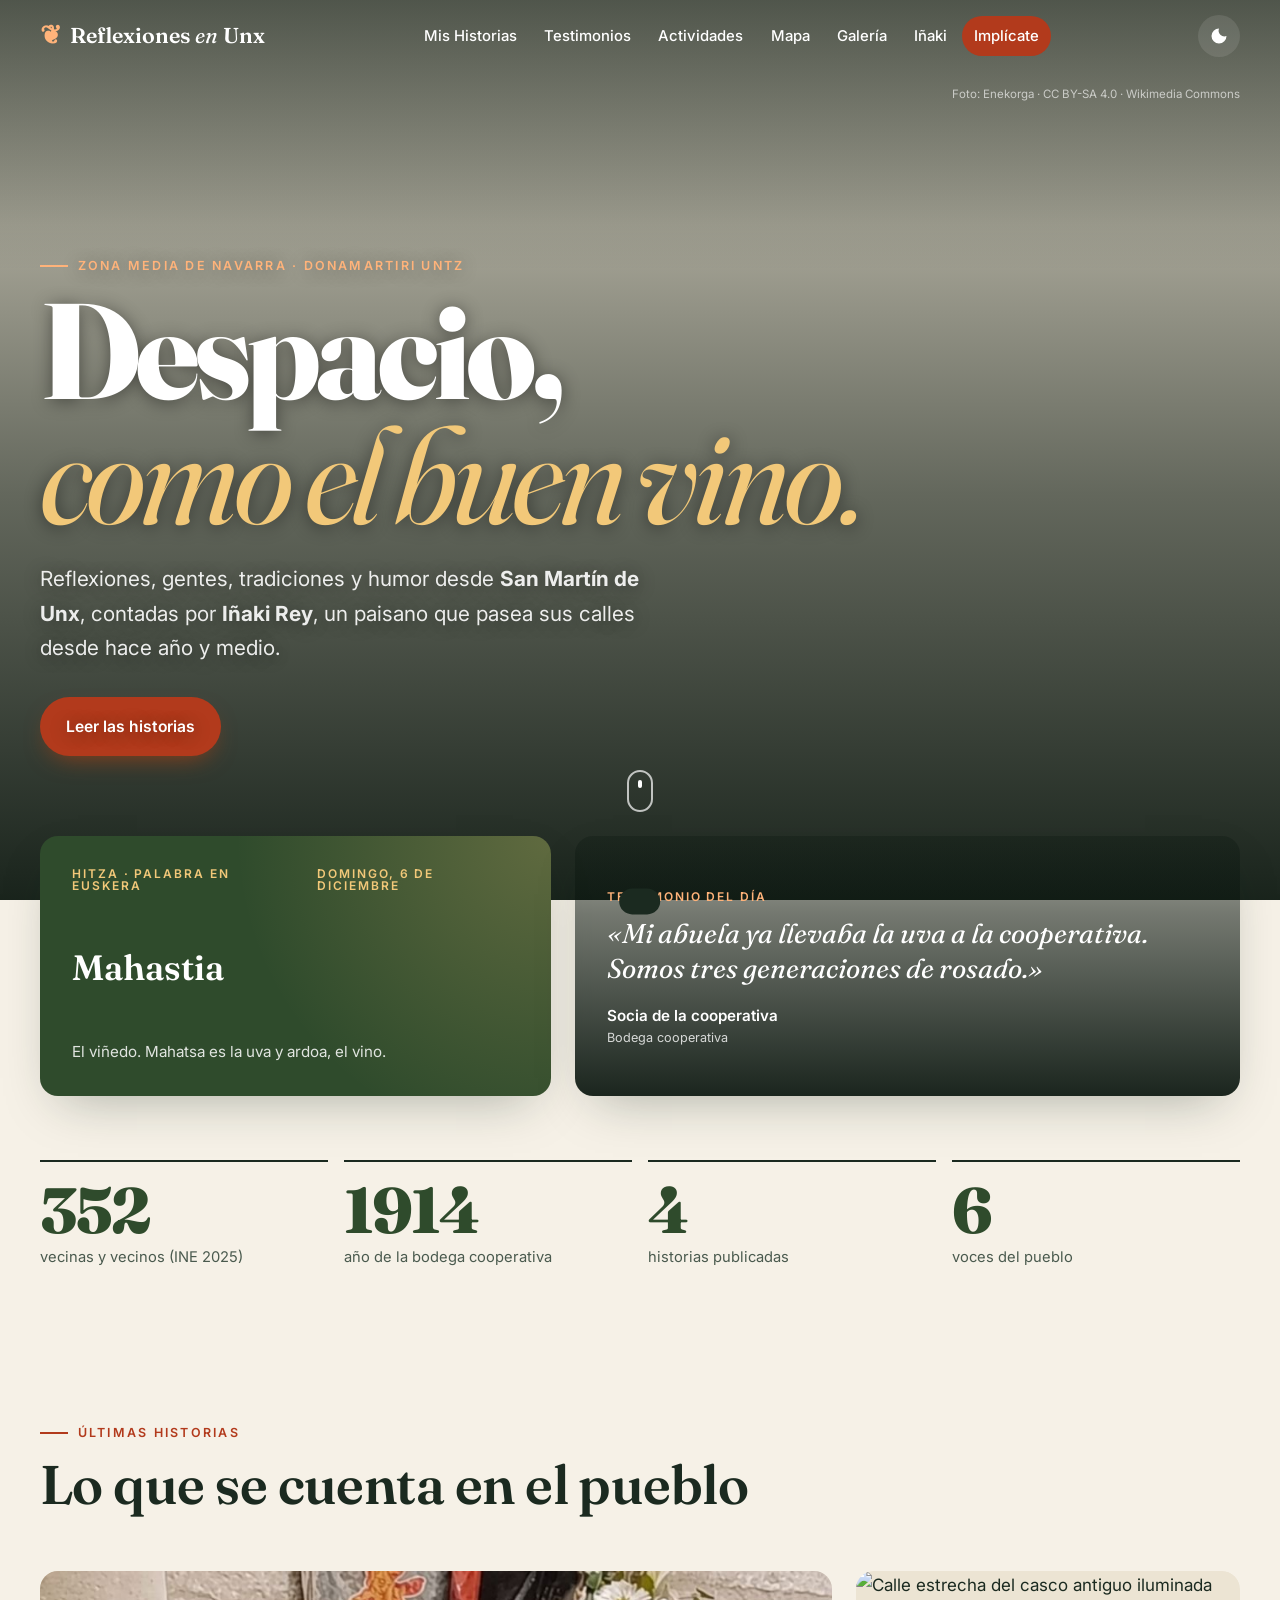
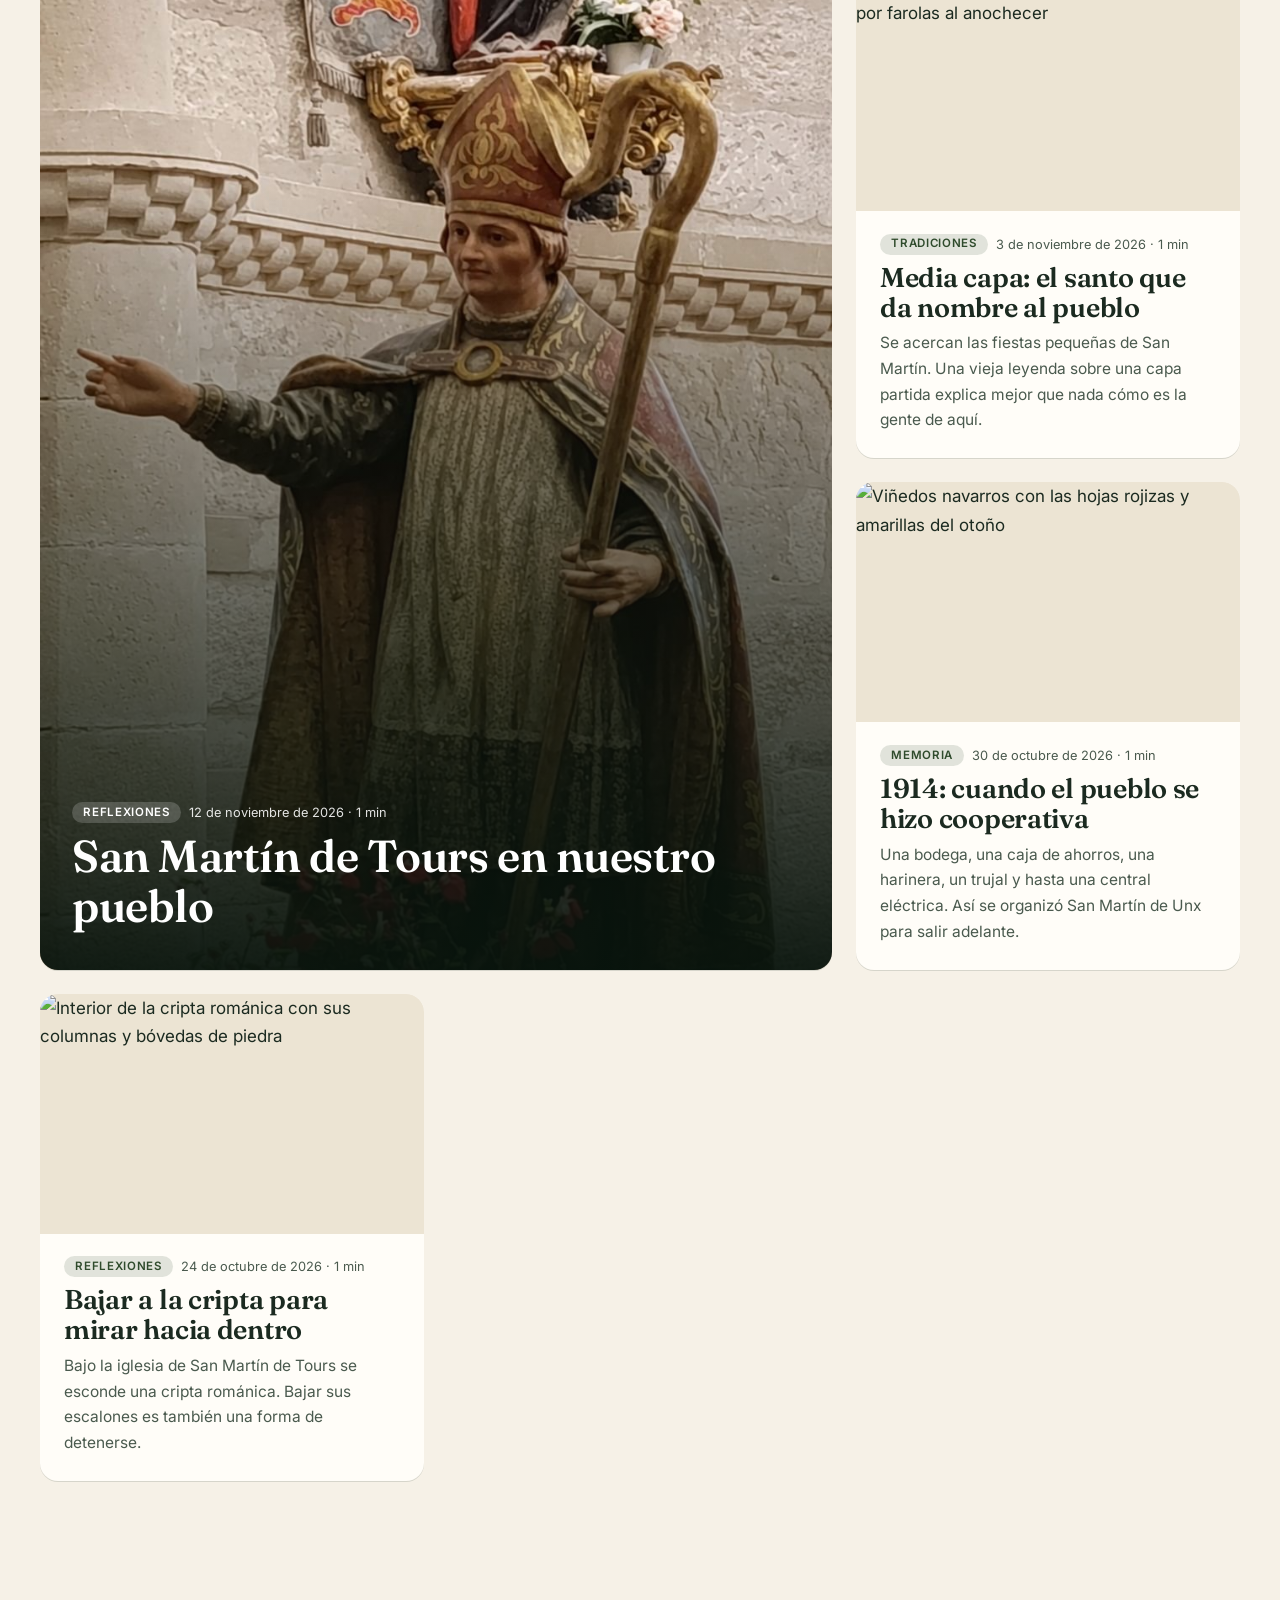
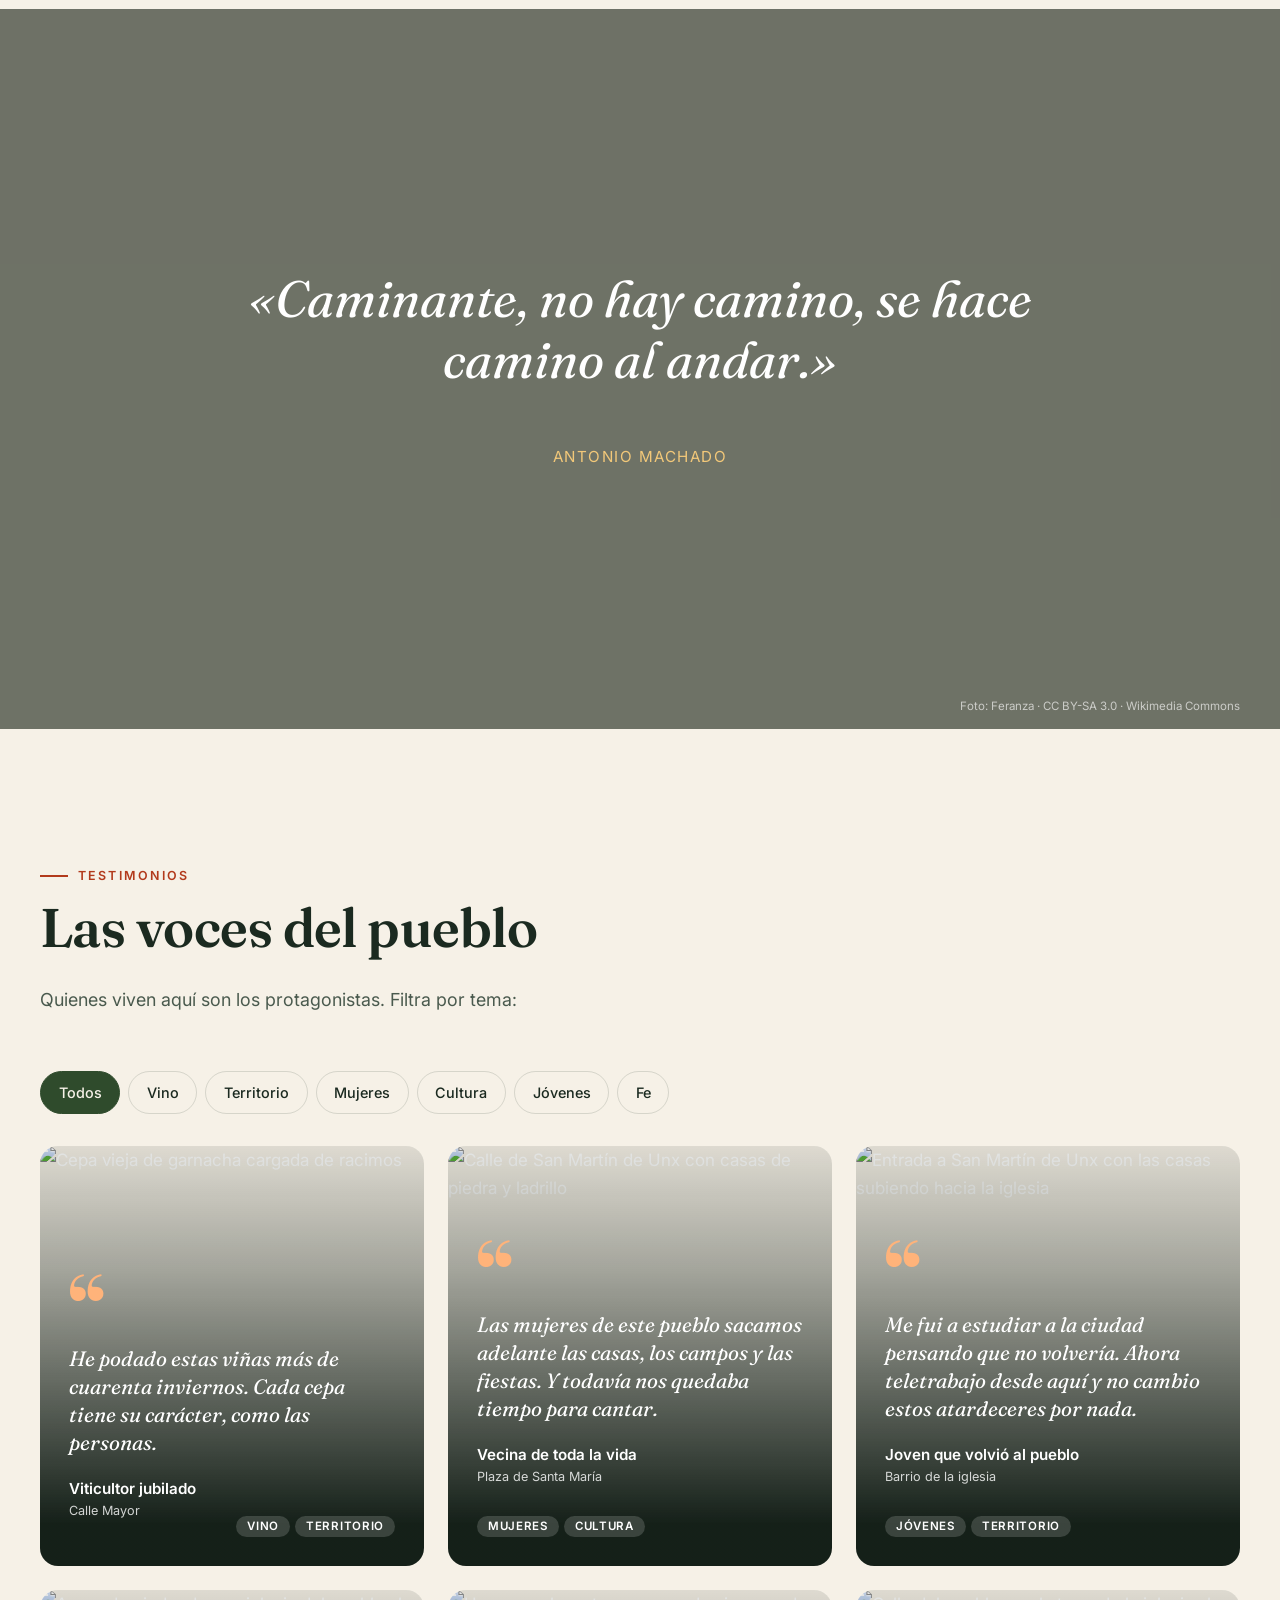
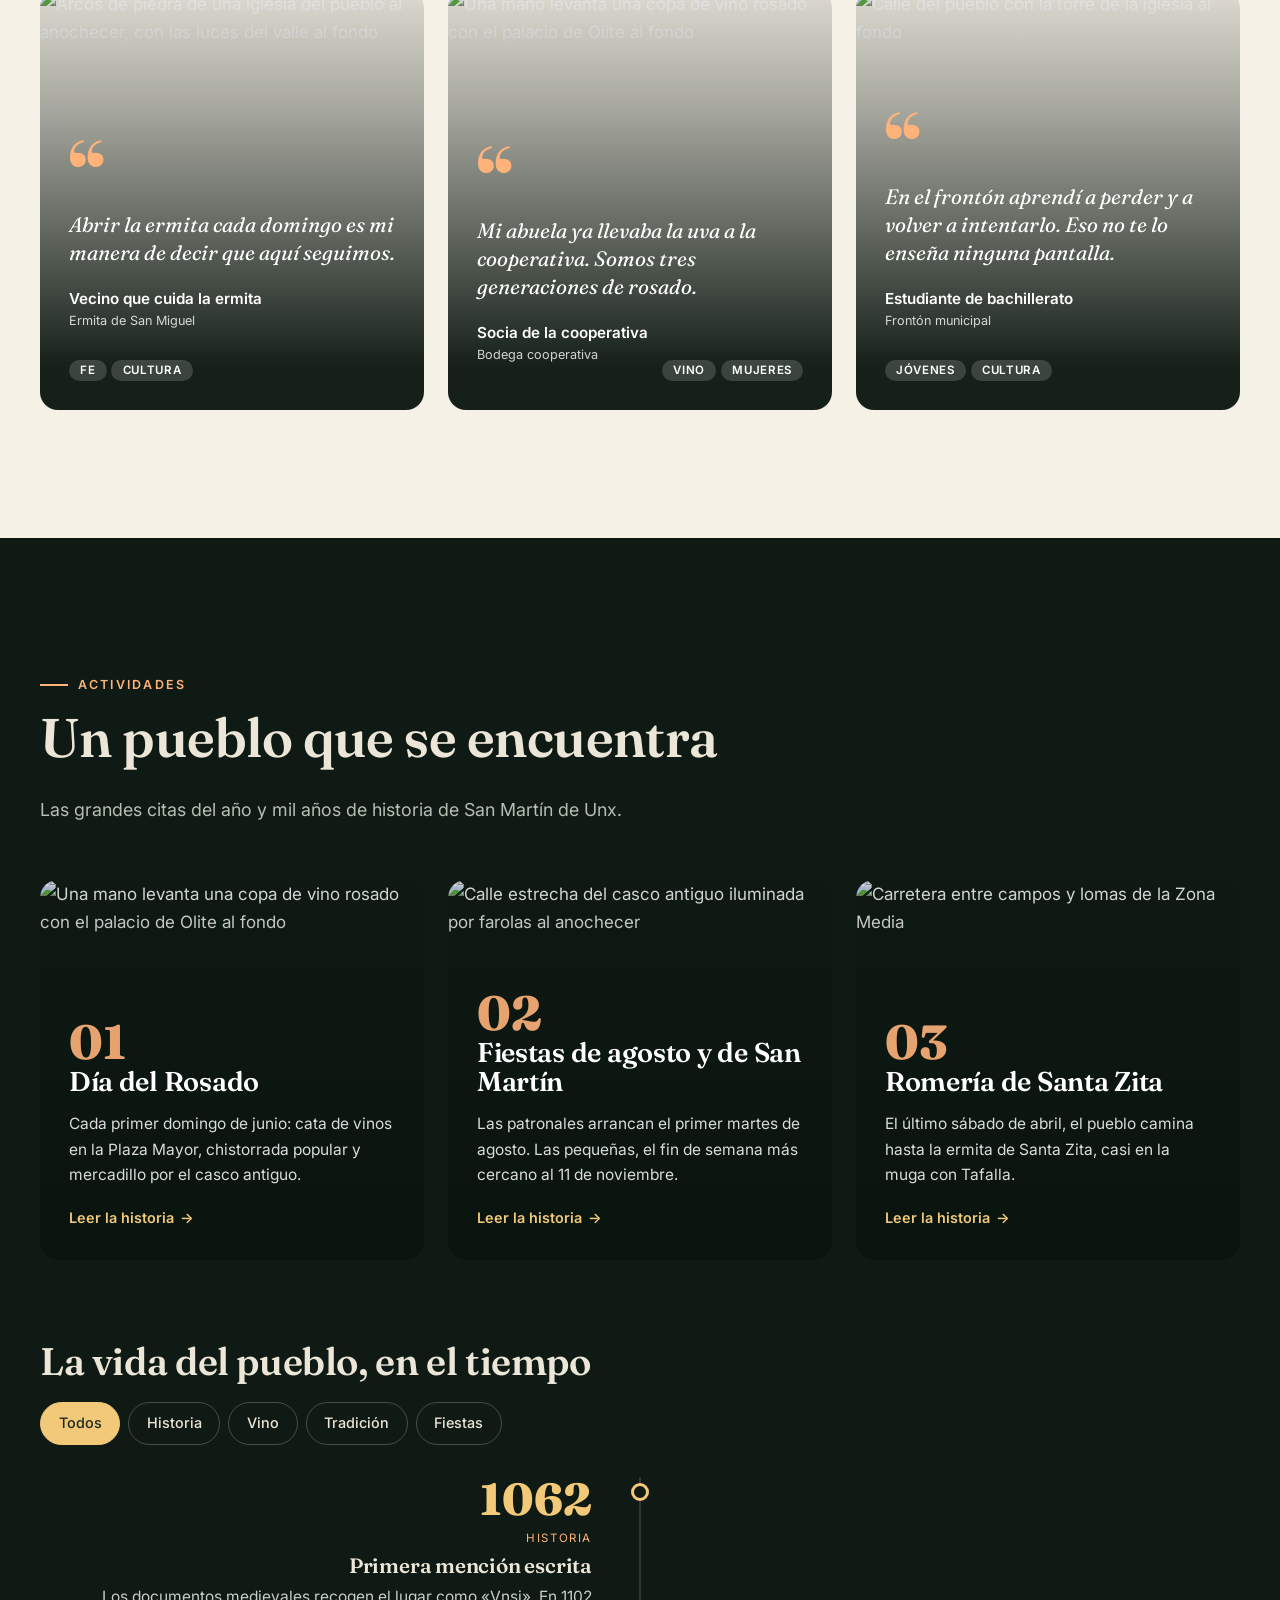
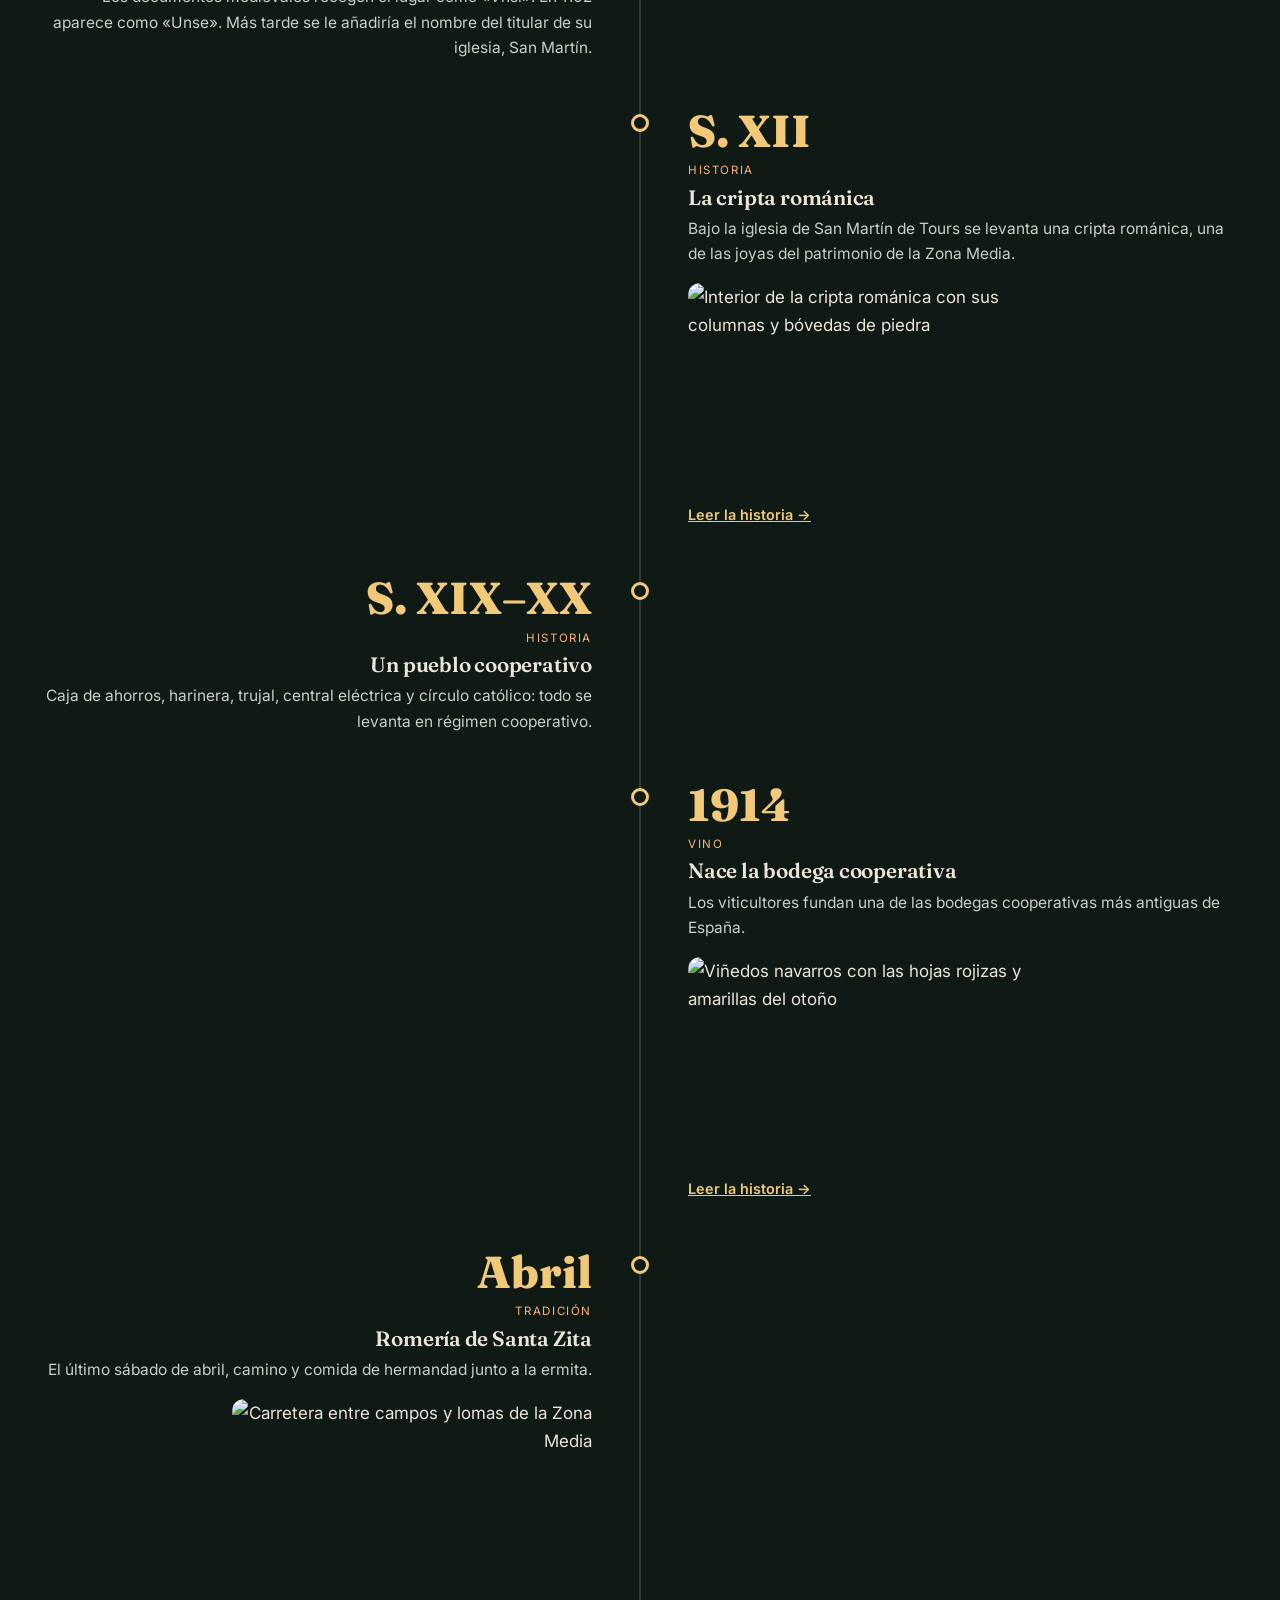
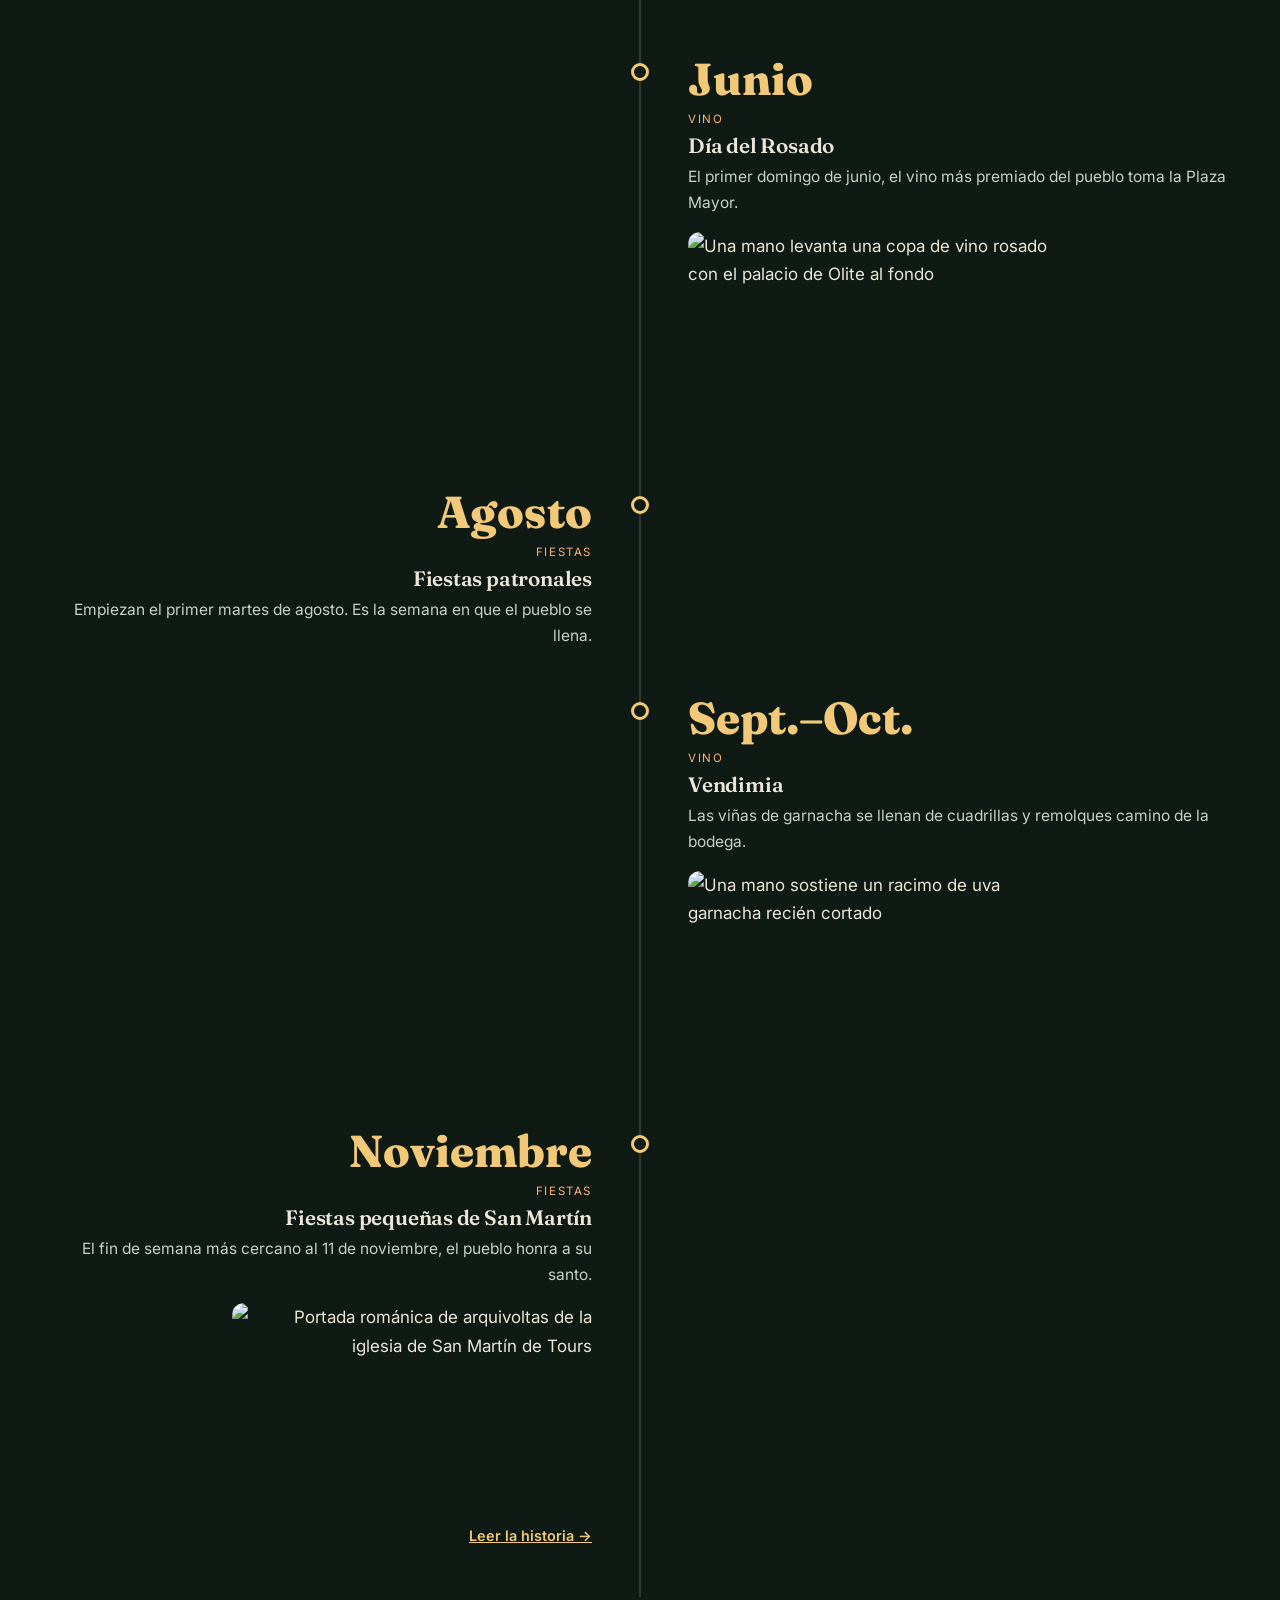
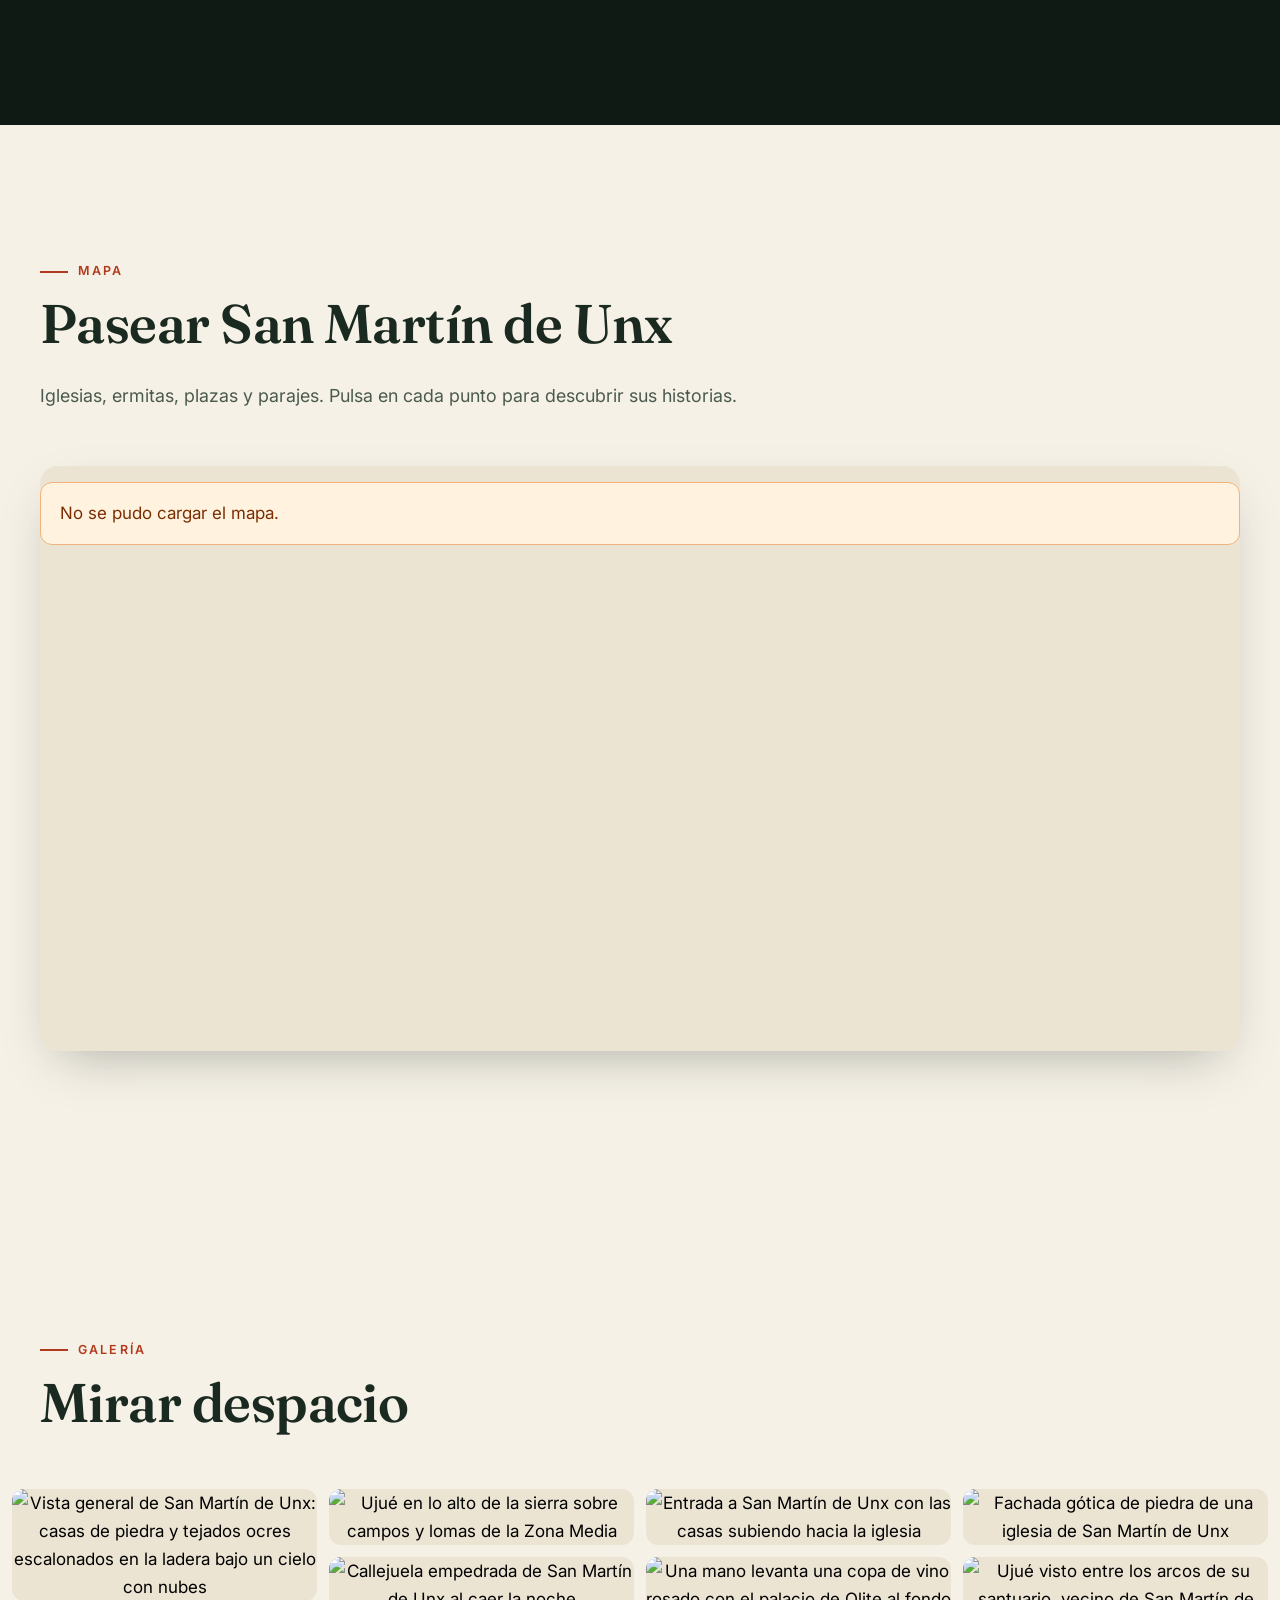
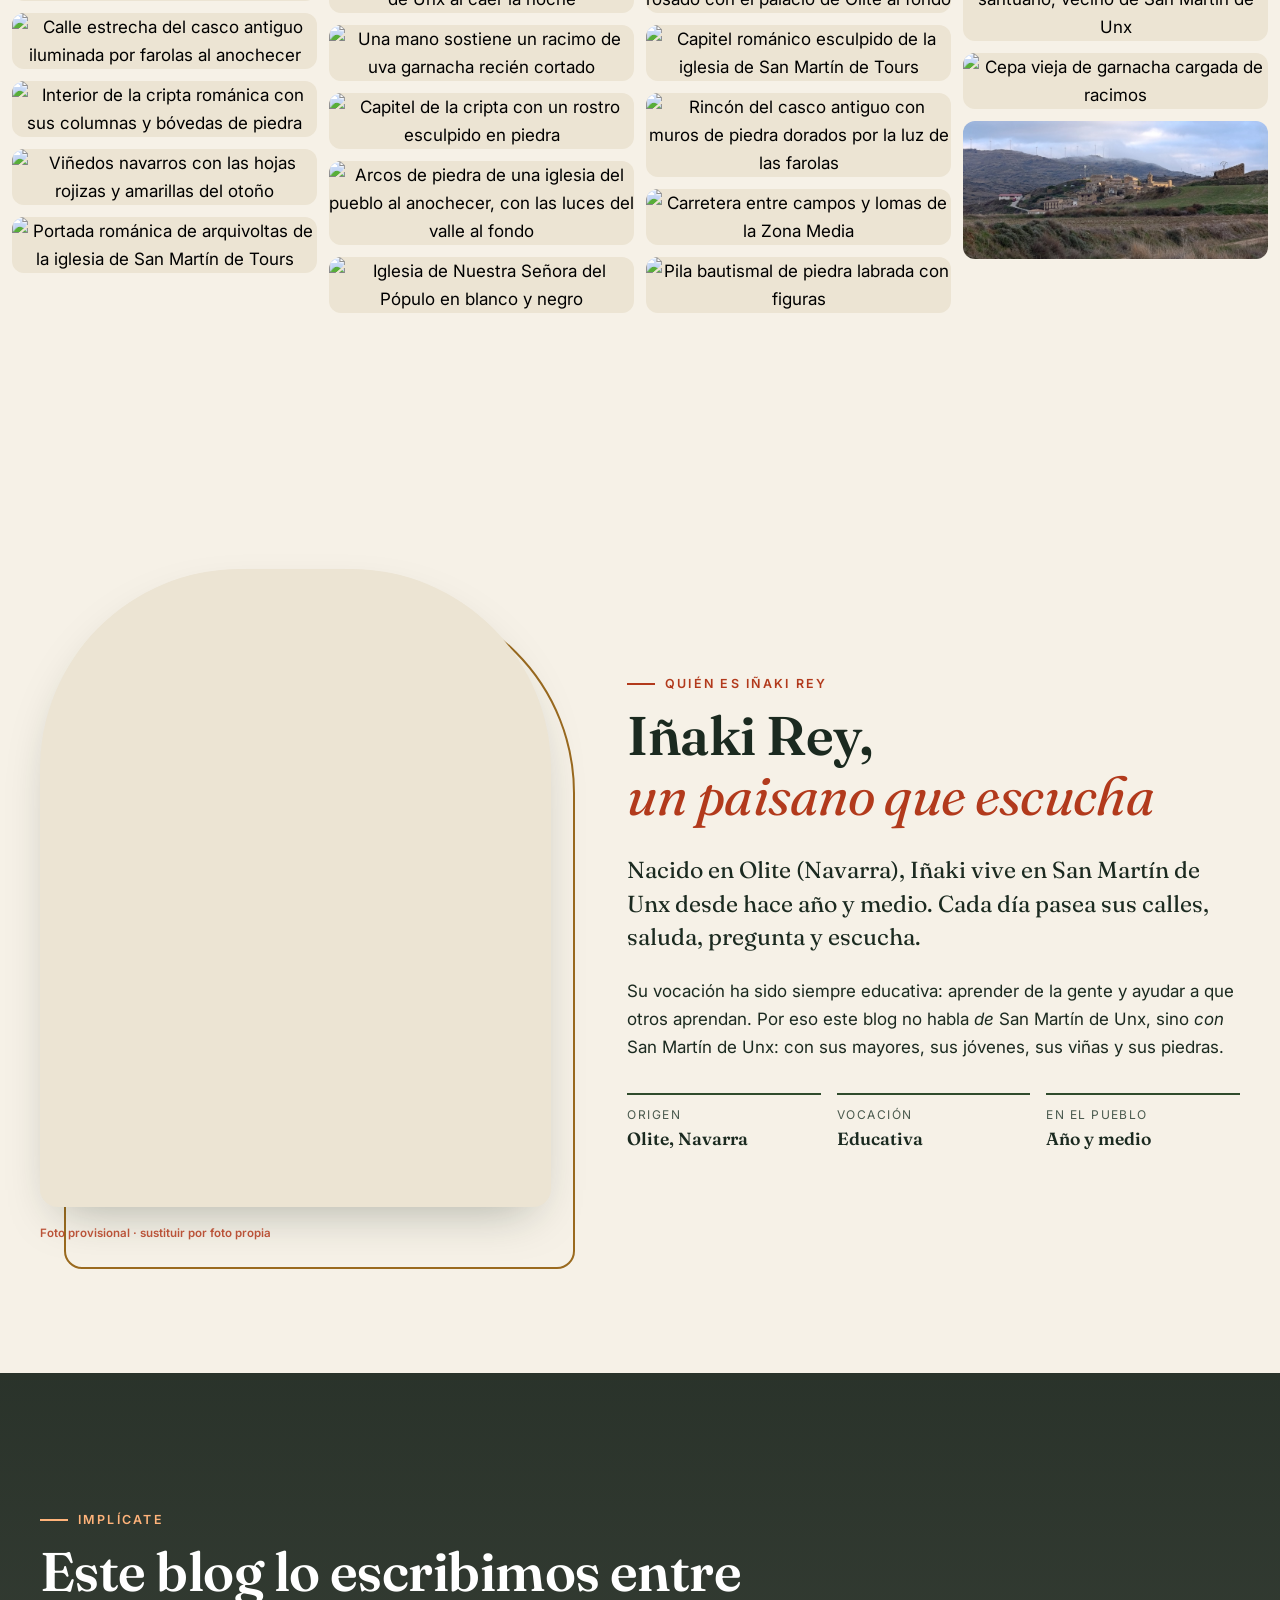
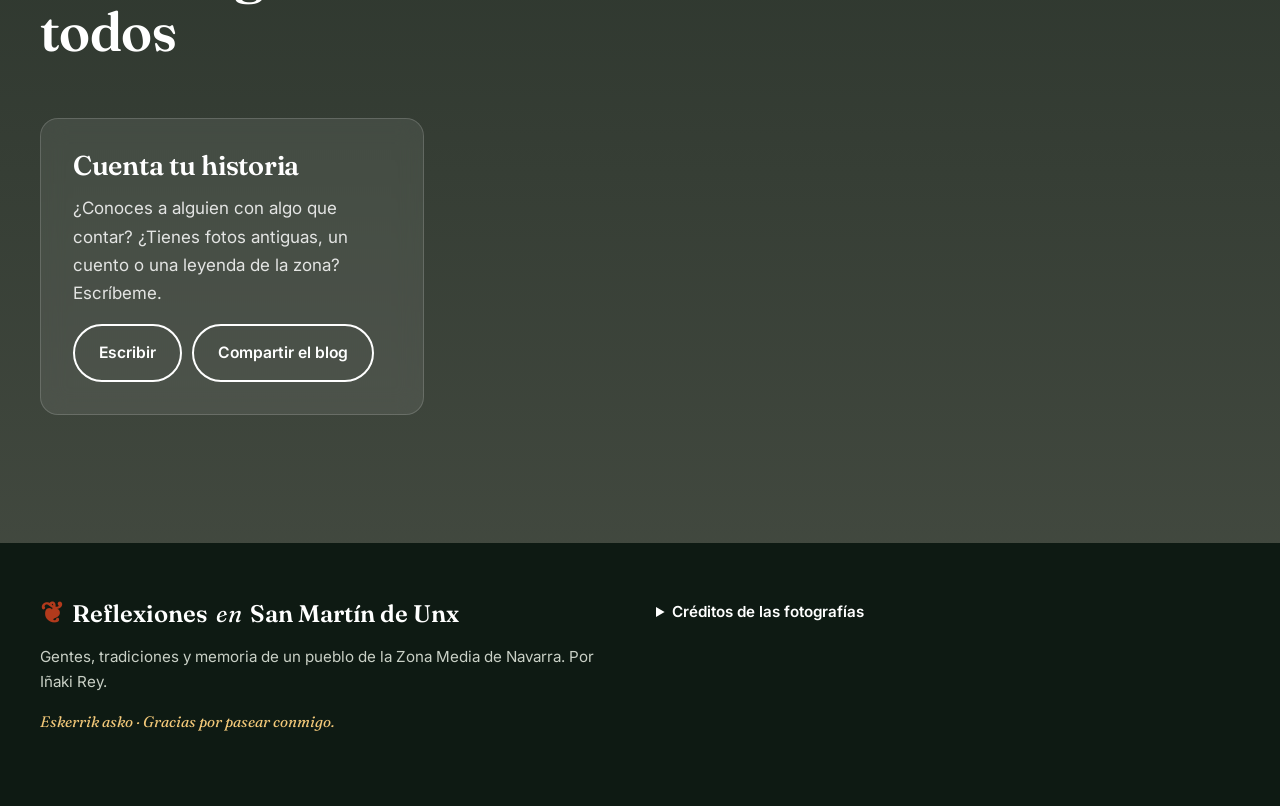
==== commit db784246: "Update hero lead text to include humor" ====
--- a/index.html
+++ b/index.html
@@ -59,7 +59,7 @@
       <div class="hero__texto">
         <p class="antetitulo">Zona Media de Navarra · Donamartiri Untz</p>
         <h1 class="hero__titulo">Despacio,<br><em>como el buen vino.</em></h1>
-        <p class="hero__lead">Reflexiones, gentes, tradiciones y memoria de <strong>San Martín de Unx</strong>, contadas por <strong>Iñaki Rey</strong>, un paisano que pasea sus calles desde hace año y medio.</p>
+        <p class="hero__lead">Reflexiones, gentes, tradiciones y humor desde <strong>San Martín de Unx</strong>, contadas por <strong>Iñaki Rey</strong>, un paisano que pasea sus calles desde hace año y medio.</p>
         <div class="hero__botones">
           <a class="btn btn--primario" href="#historias">Leer las historias</a>
           <a class="btn btn--fantasma" href="#implicate" data-requiere="boletin" hidden>Recibir una historia al día</a>
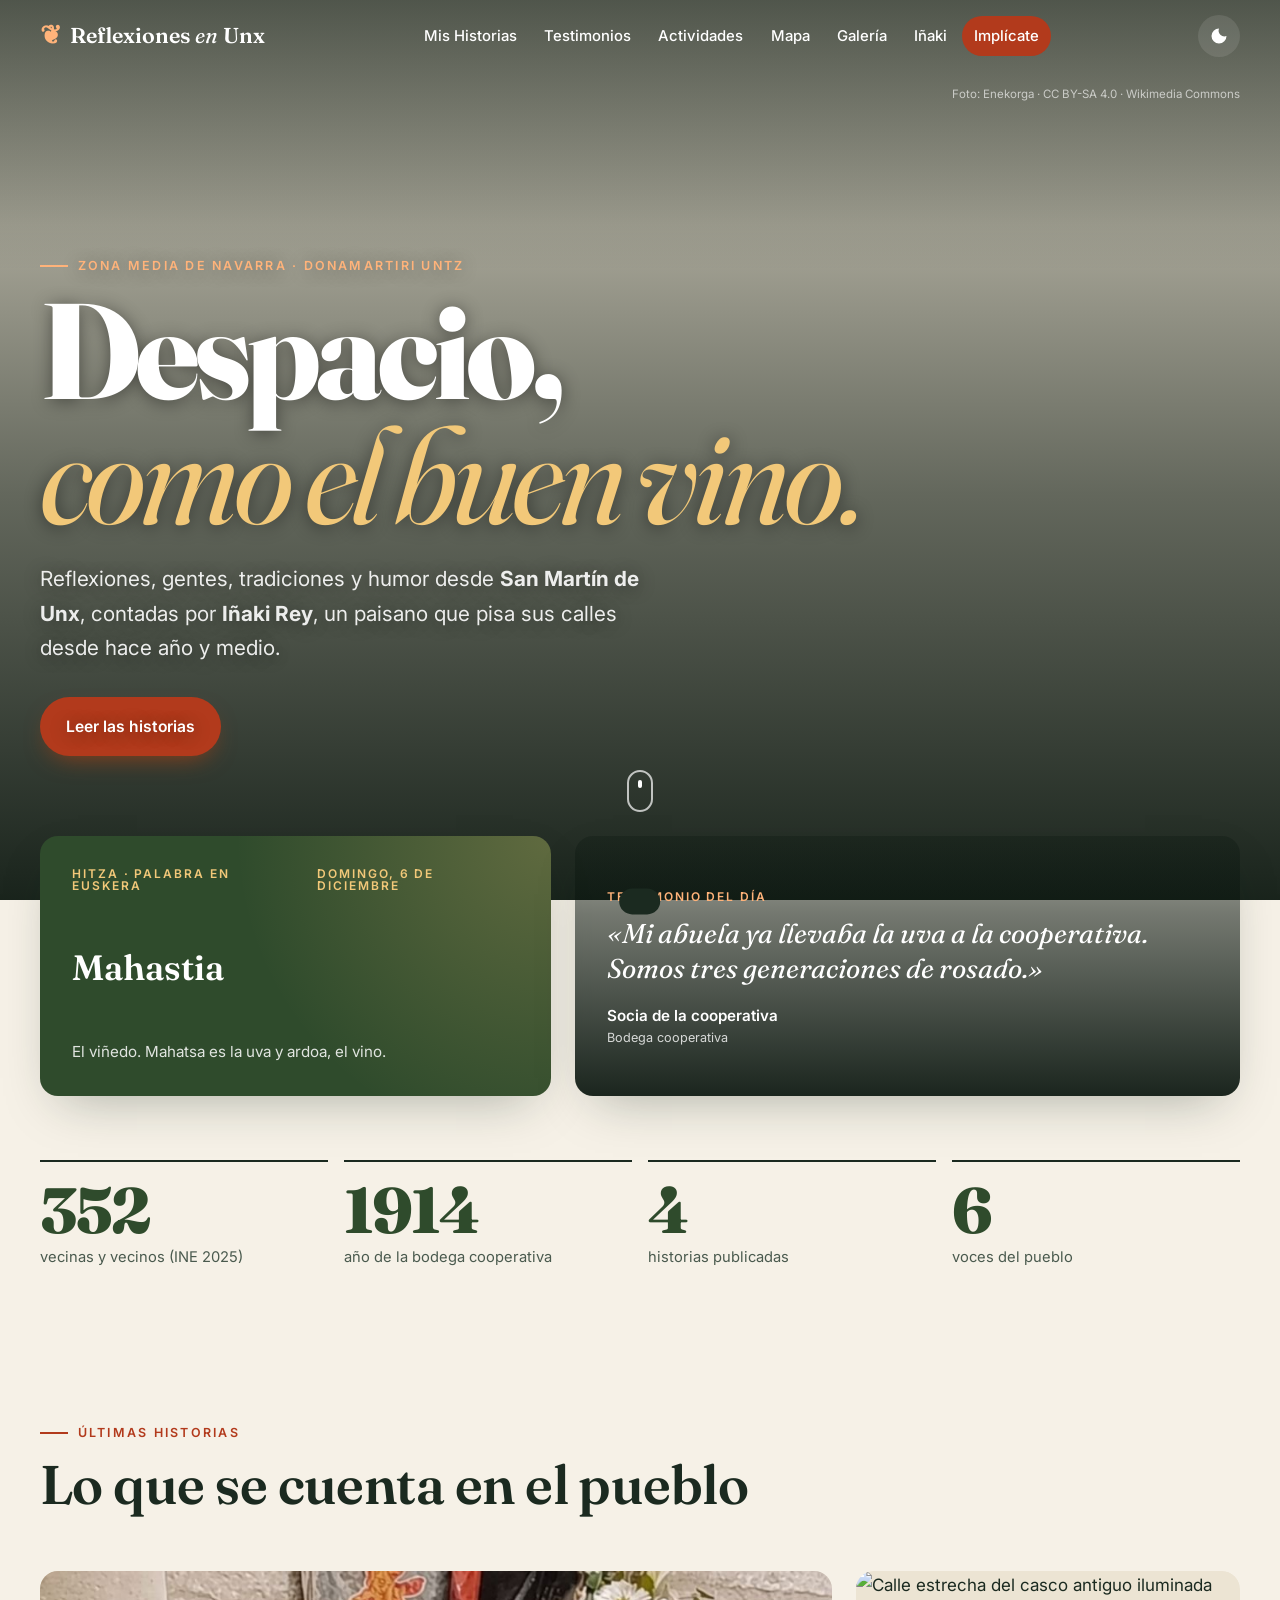
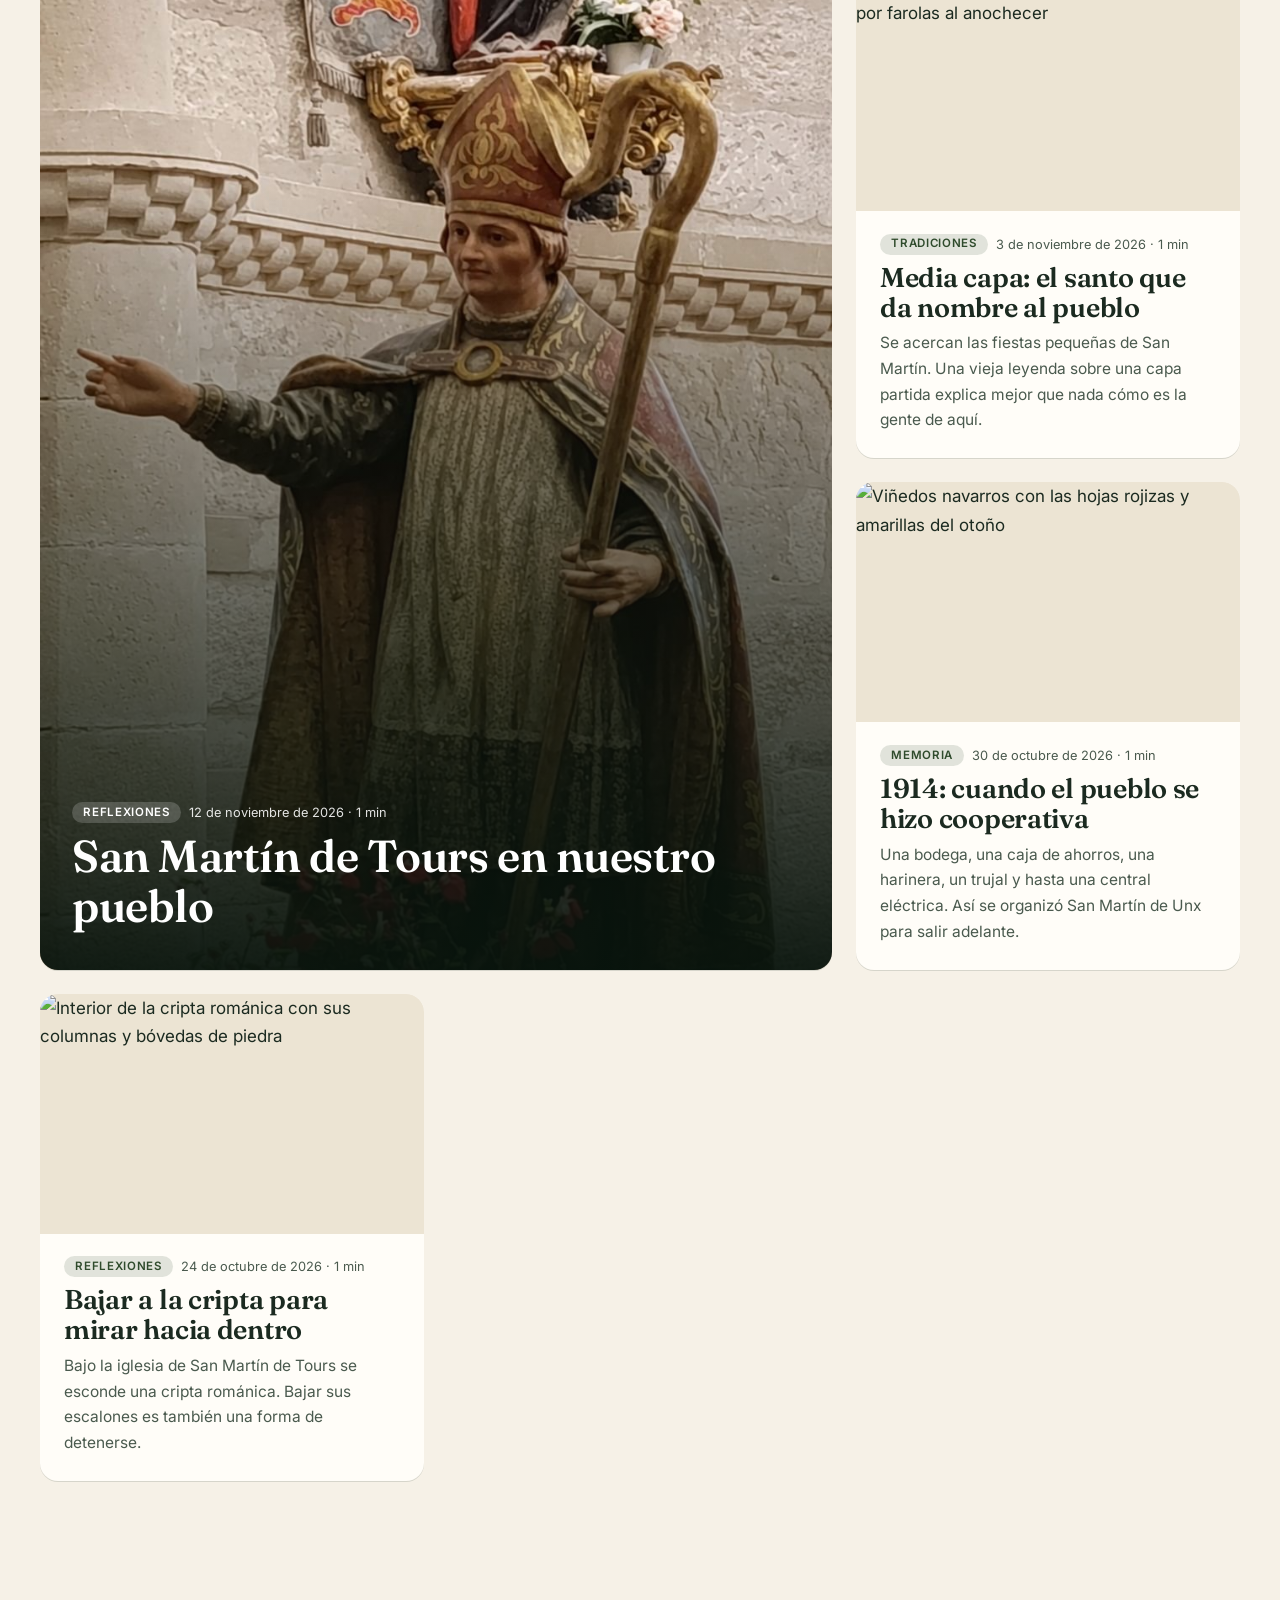
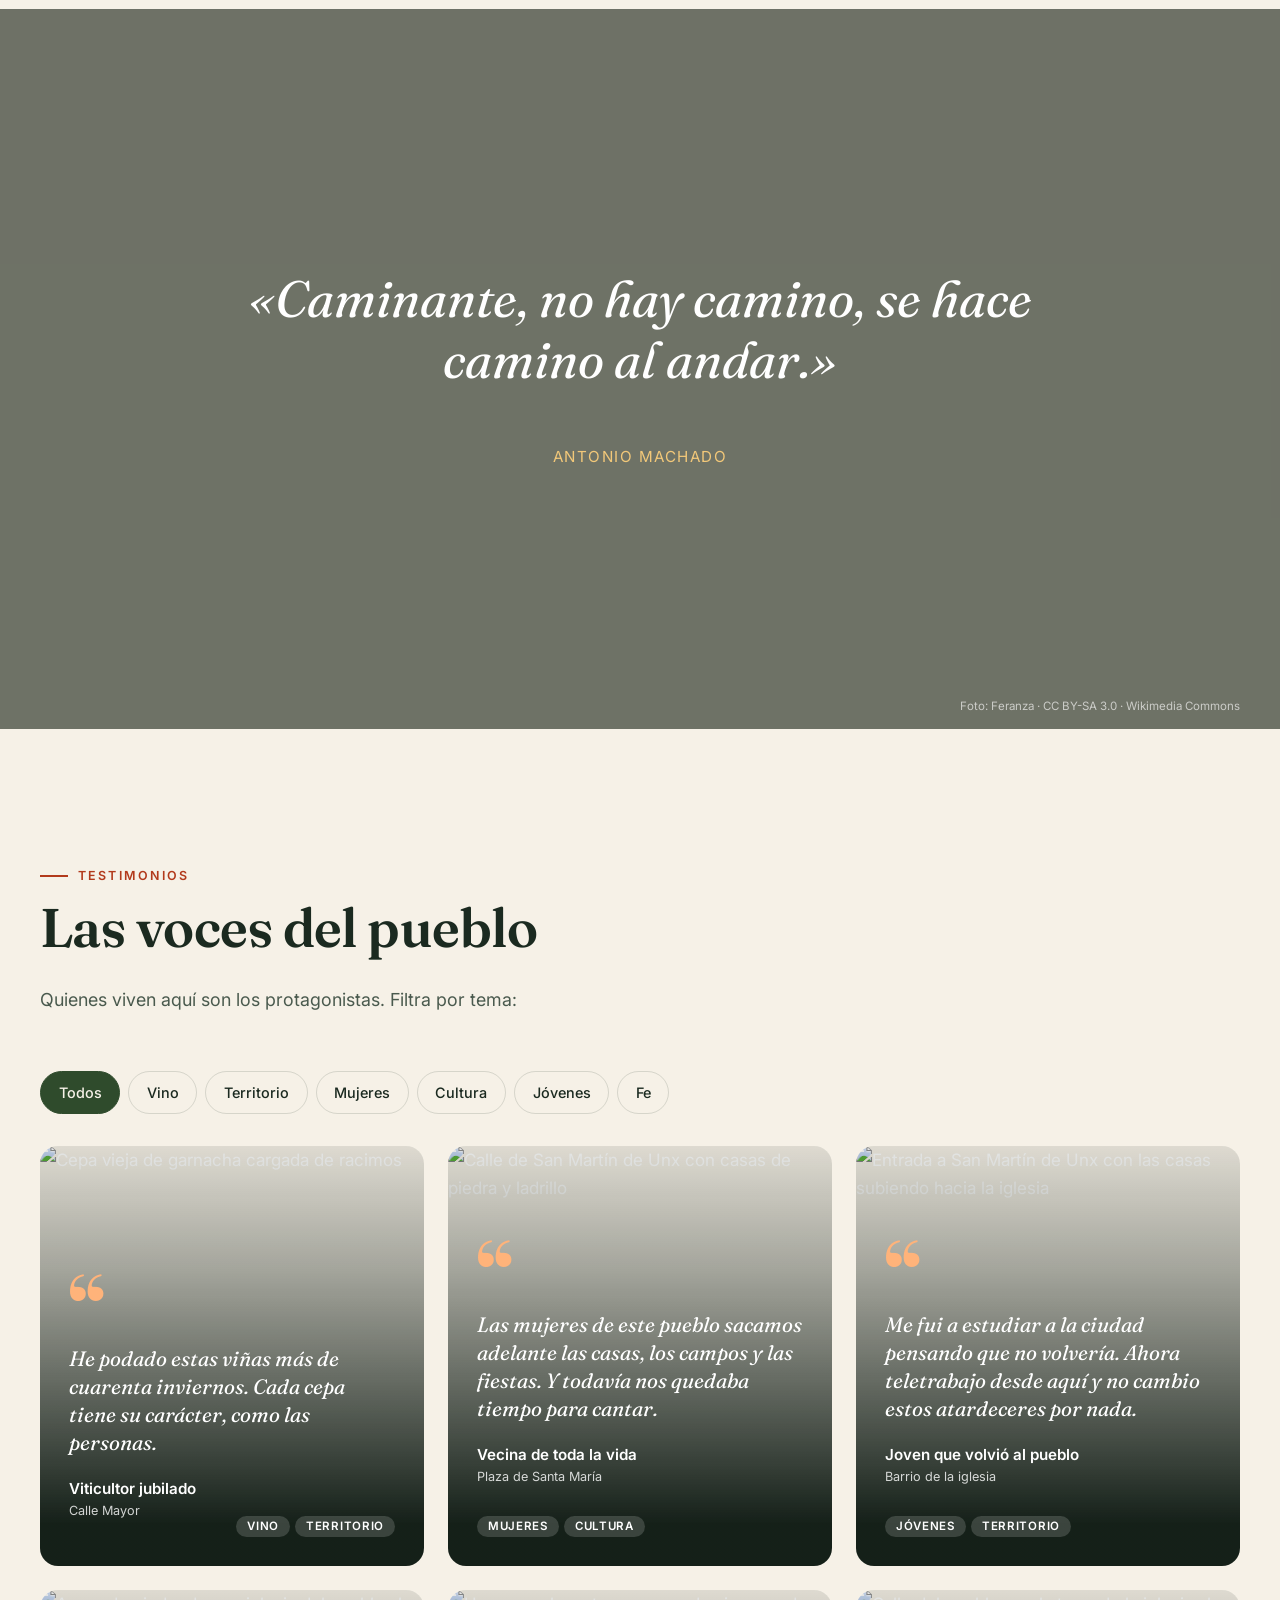
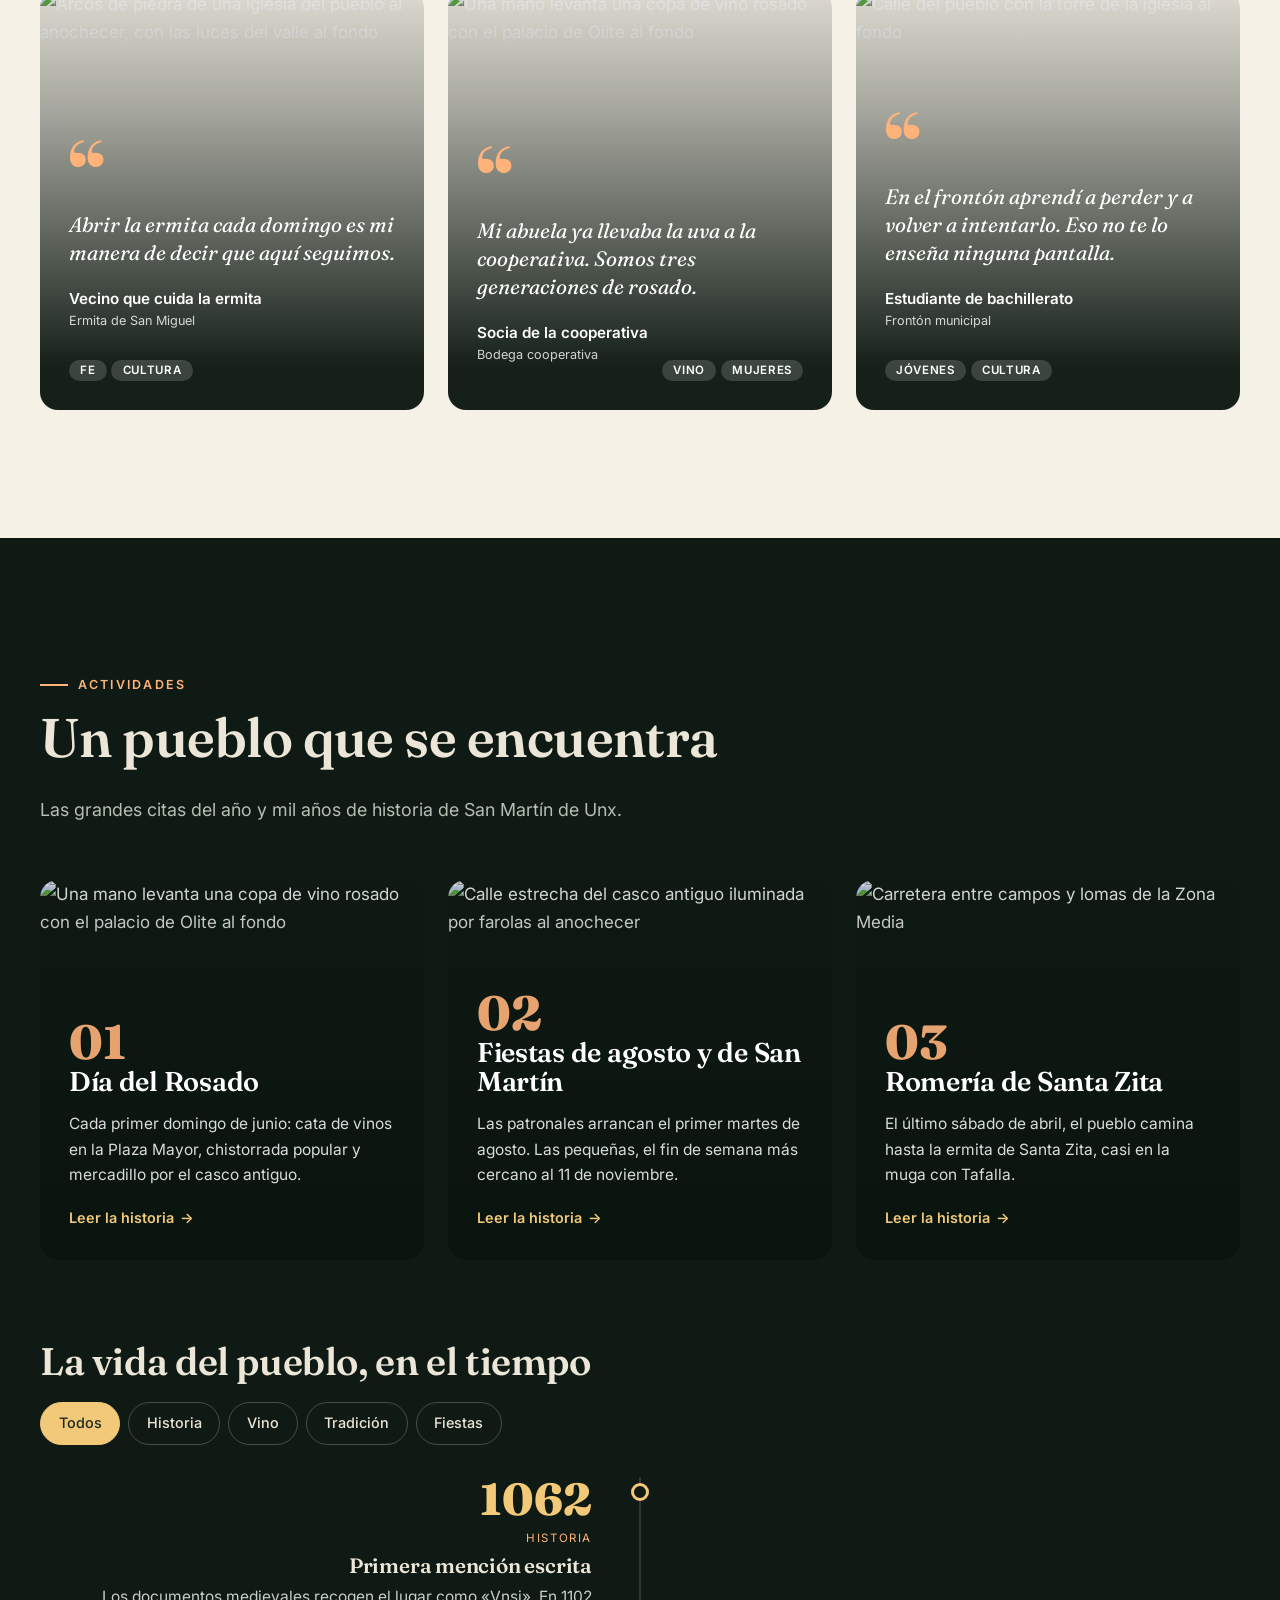
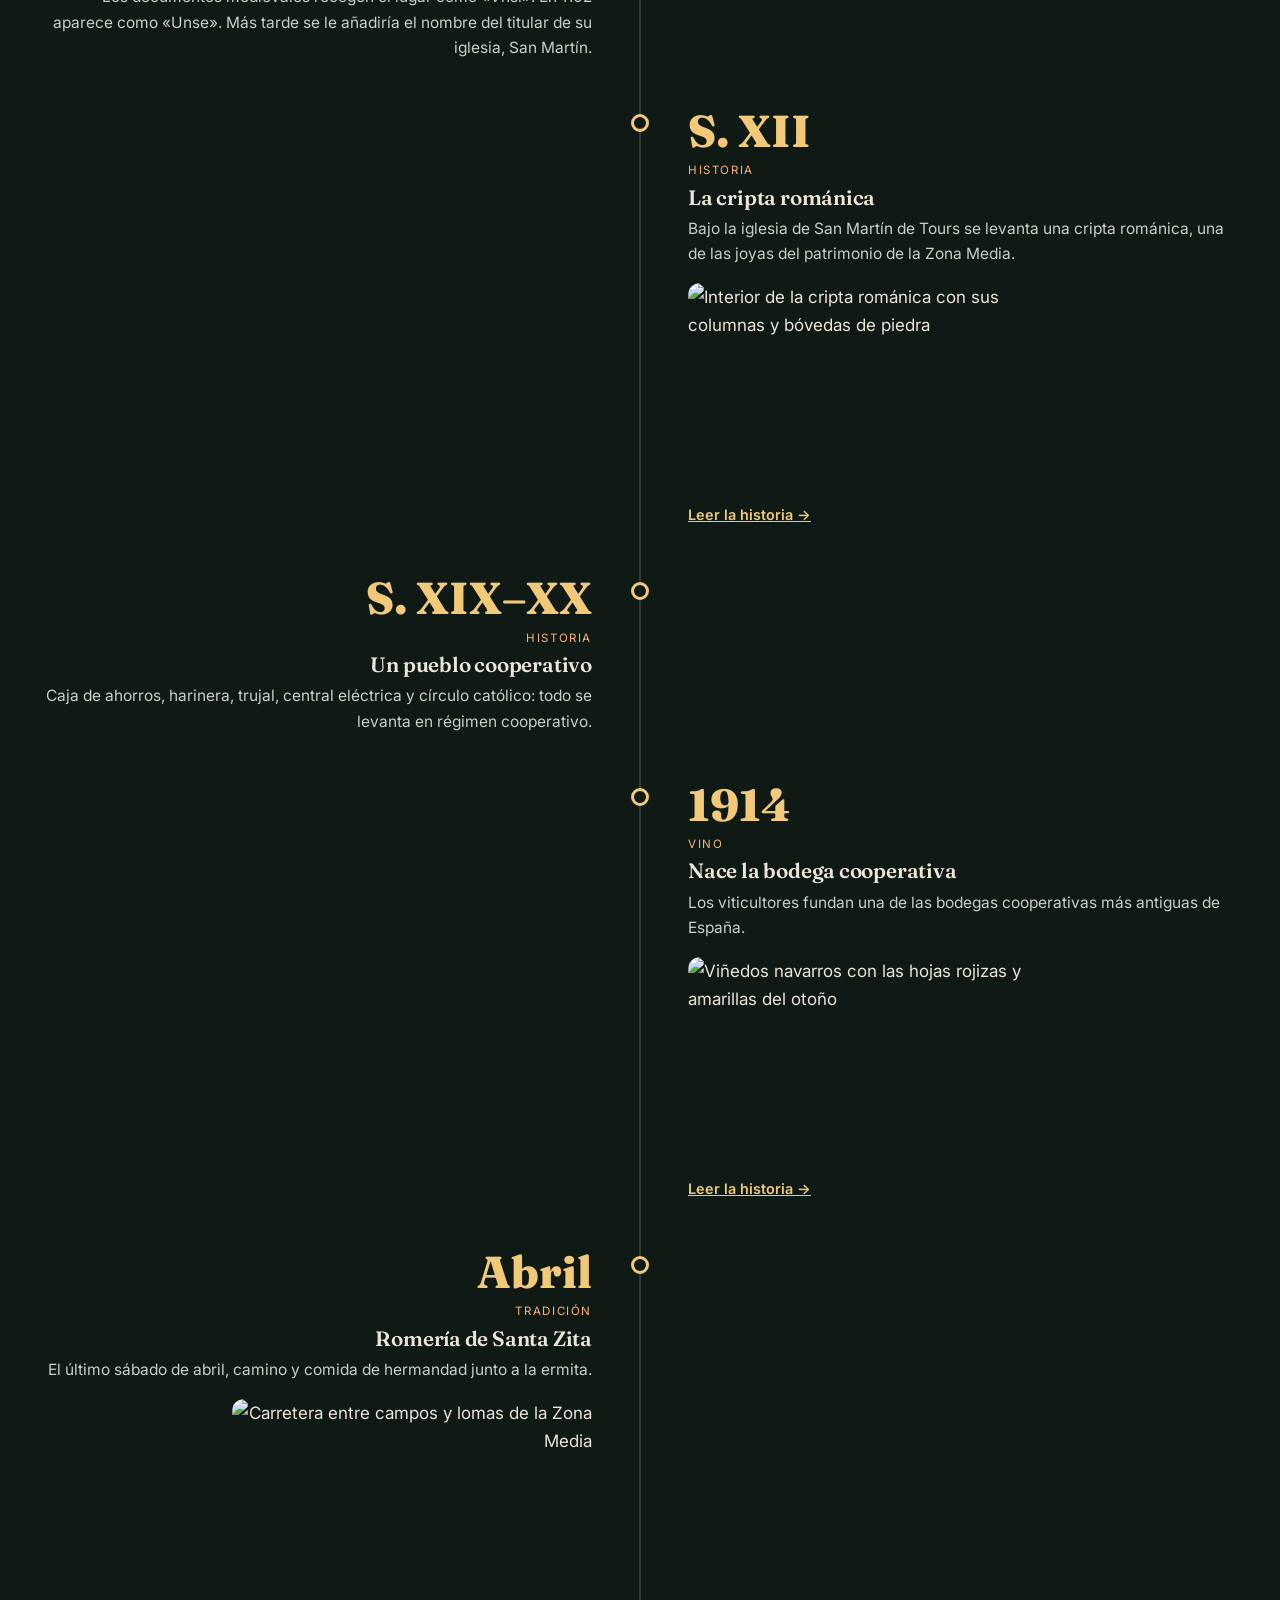
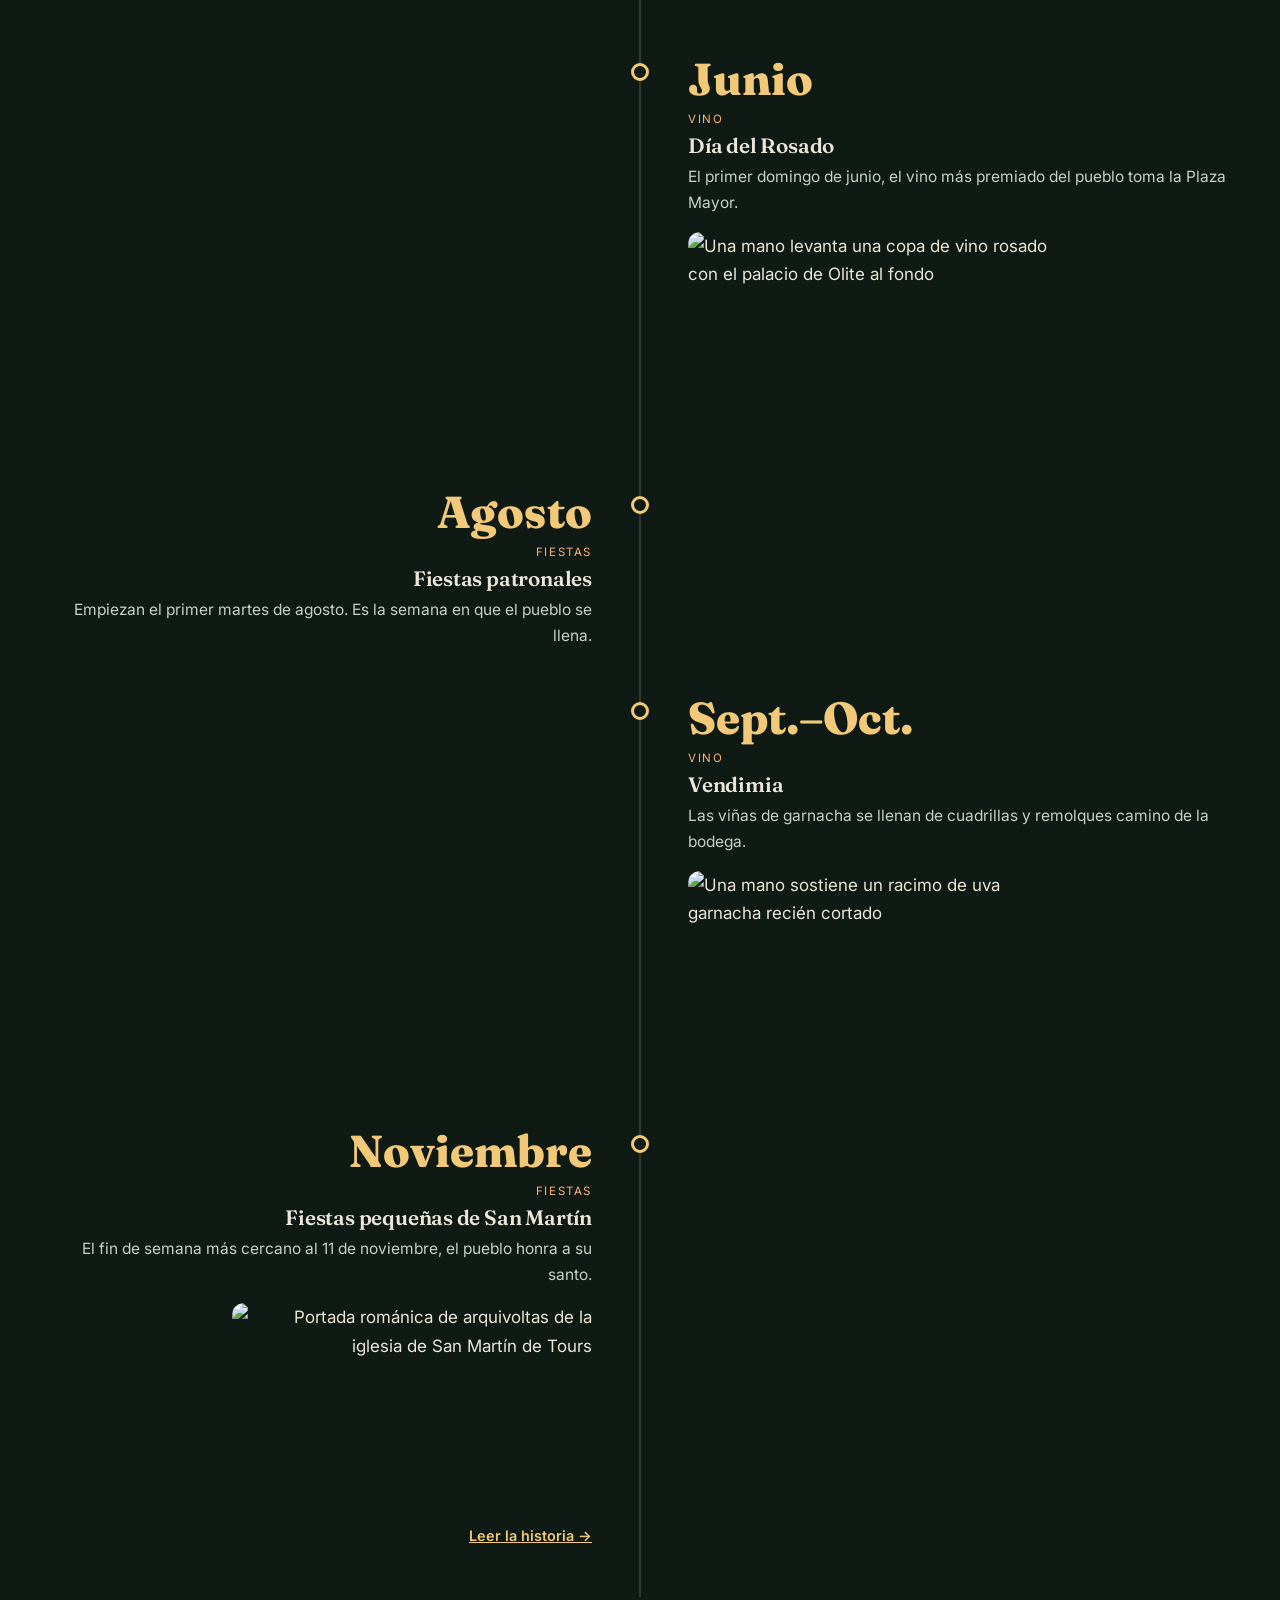
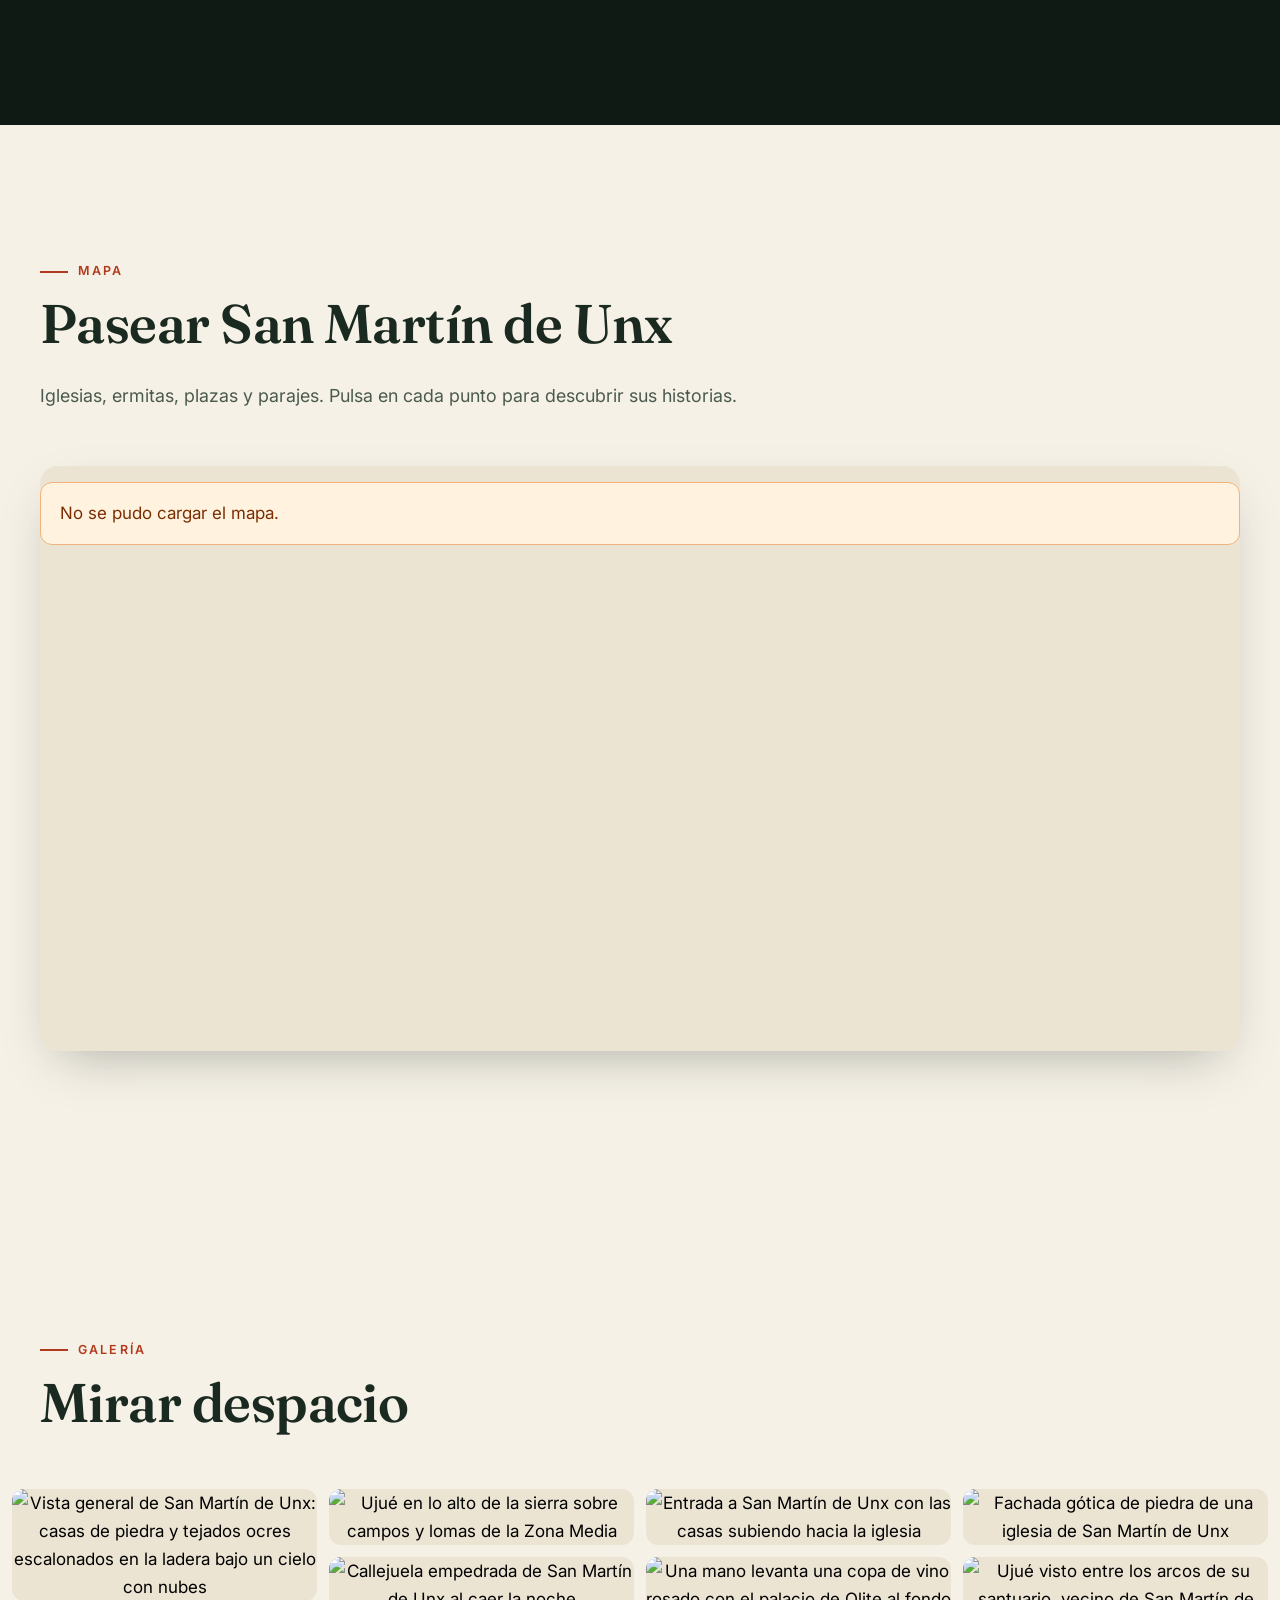
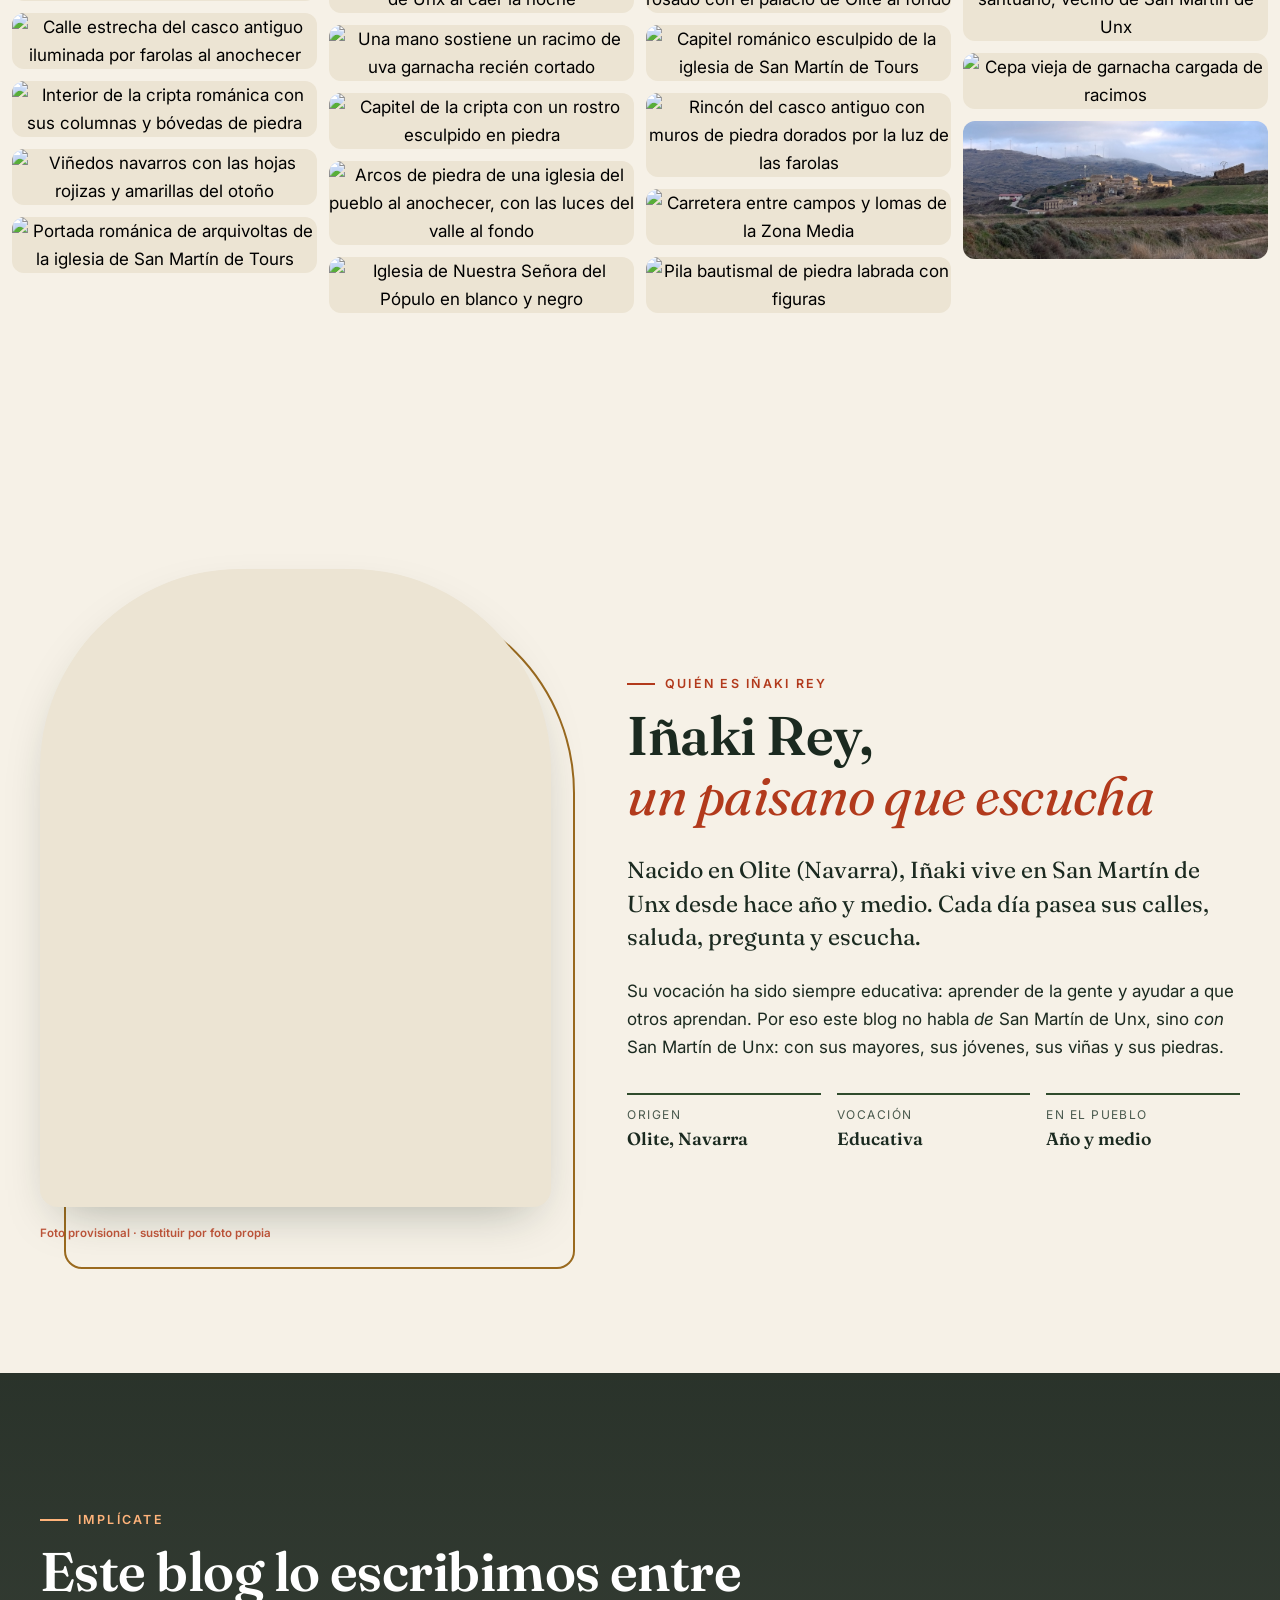
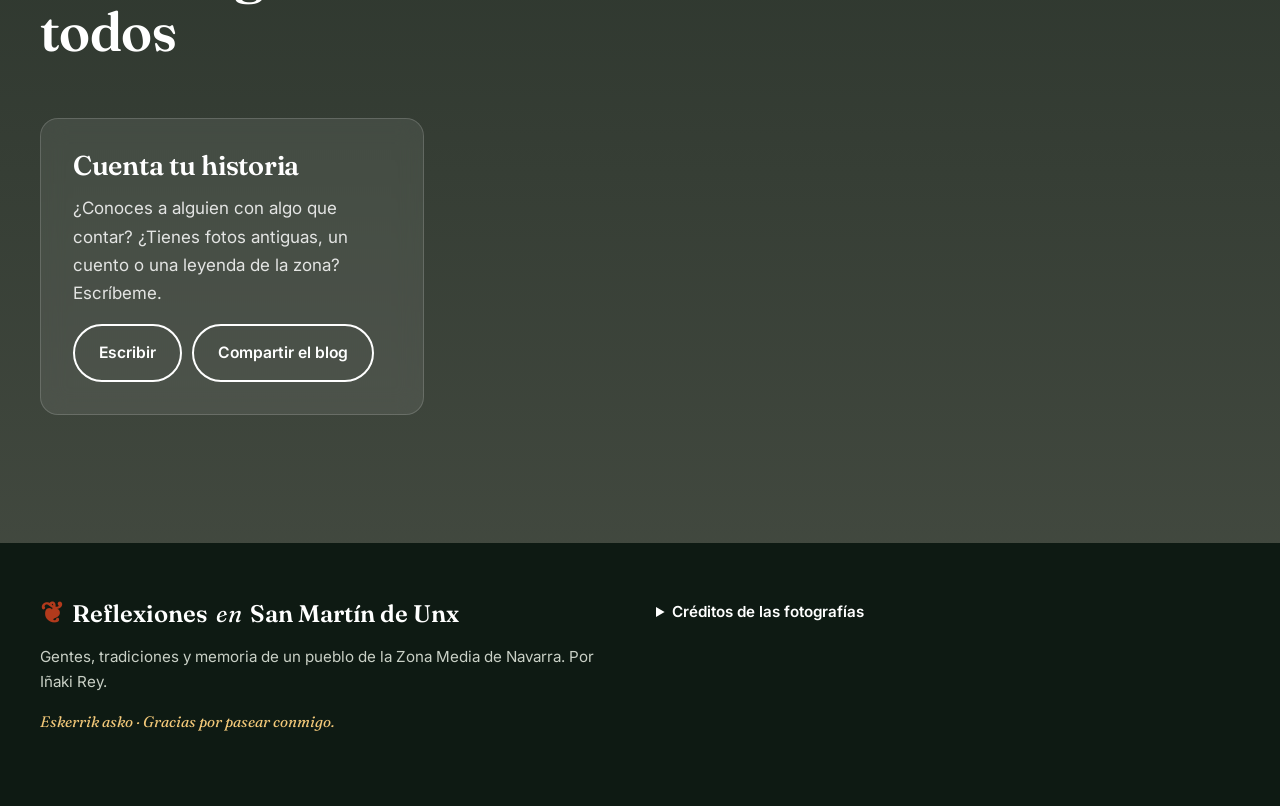
==== commit 689a87f4: "Update lead paragraph wording in index.html" ====
--- a/index.html
+++ b/index.html
@@ -59,7 +59,7 @@
       <div class="hero__texto">
         <p class="antetitulo">Zona Media de Navarra · Donamartiri Untz</p>
         <h1 class="hero__titulo">Despacio,<br><em>como el buen vino.</em></h1>
-        <p class="hero__lead">Reflexiones, gentes, tradiciones y humor desde <strong>San Martín de Unx</strong>, contadas por <strong>Iñaki Rey</strong>, un paisano que pasea sus calles desde hace año y medio.</p>
+        <p class="hero__lead">Reflexiones, gentes, tradiciones y humor desde <strong>San Martín de Unx</strong>, contadas por <strong>Iñaki Rey</strong>, un paisano que pisa sus calles desde hace año y medio.</p>
         <div class="hero__botones">
           <a class="btn btn--primario" href="#historias">Leer las historias</a>
           <a class="btn btn--fantasma" href="#implicate" data-requiere="boletin" hidden>Recibir una historia al día</a>
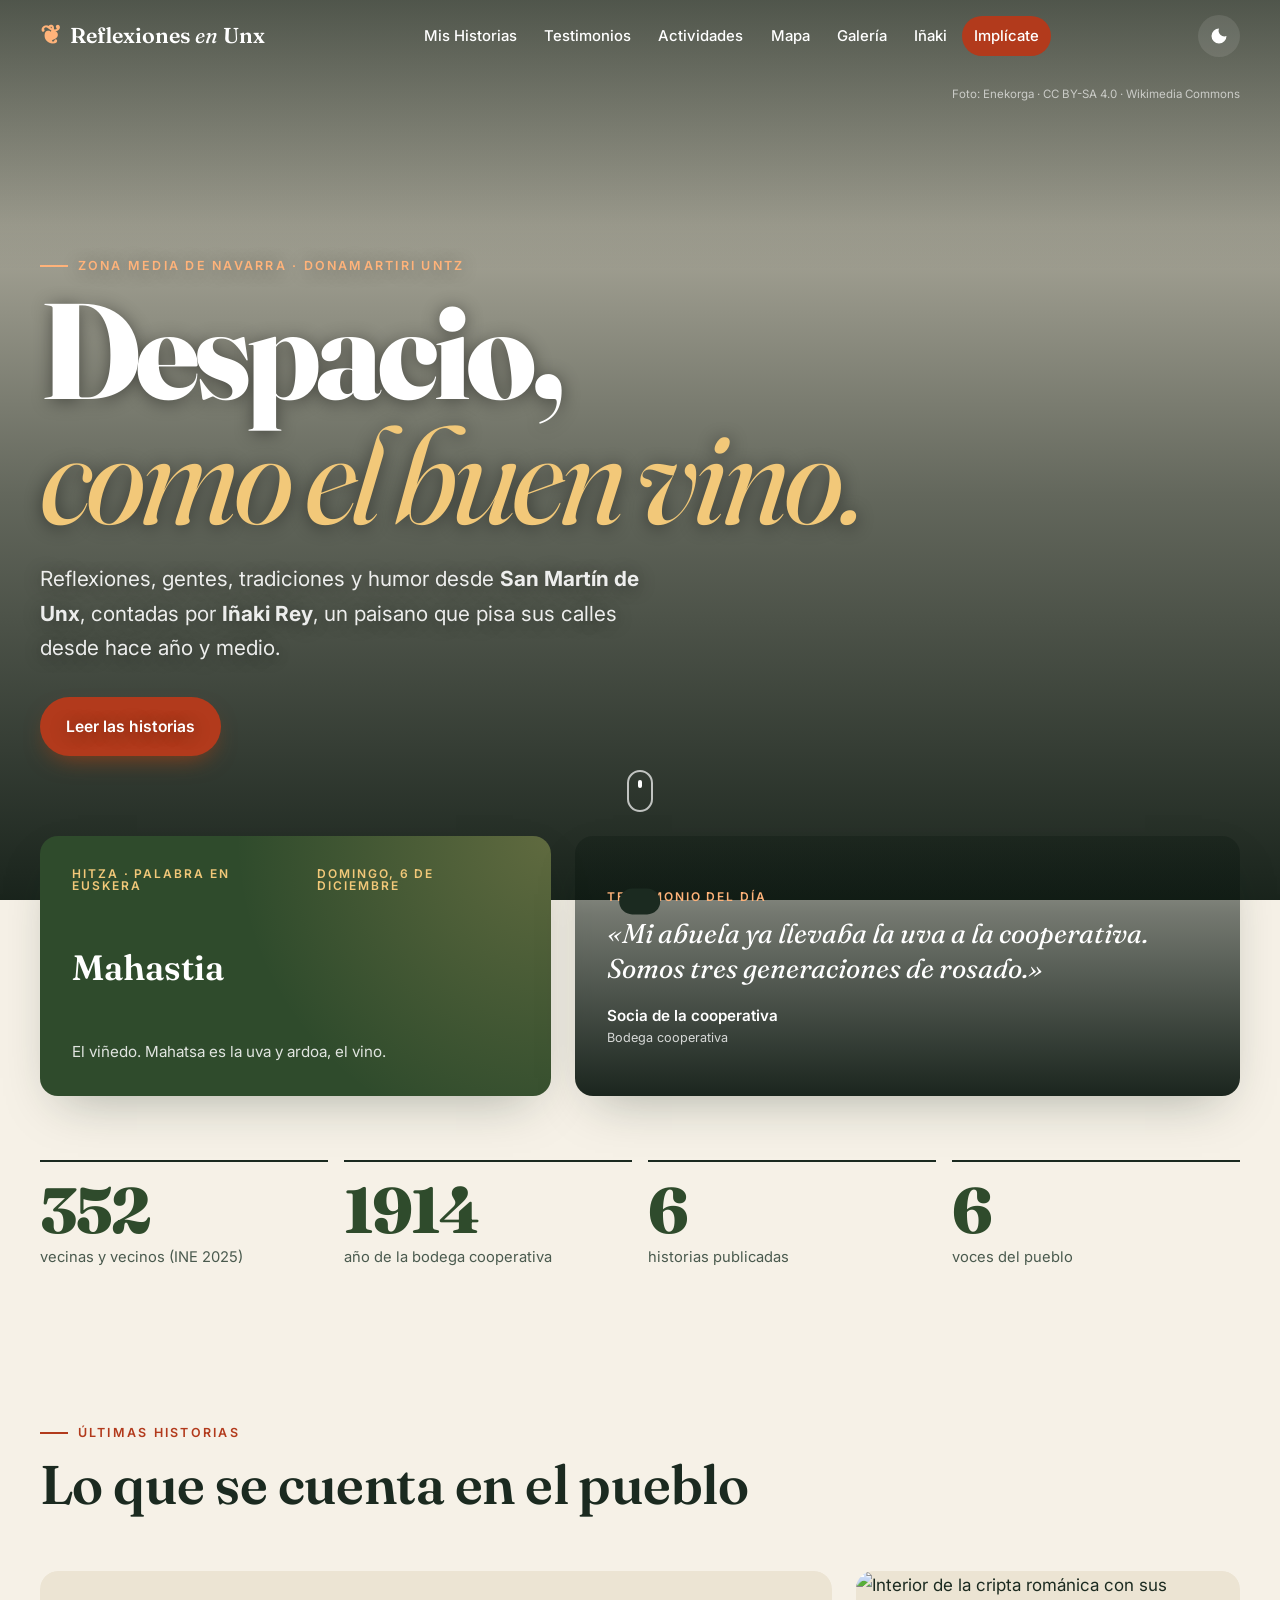
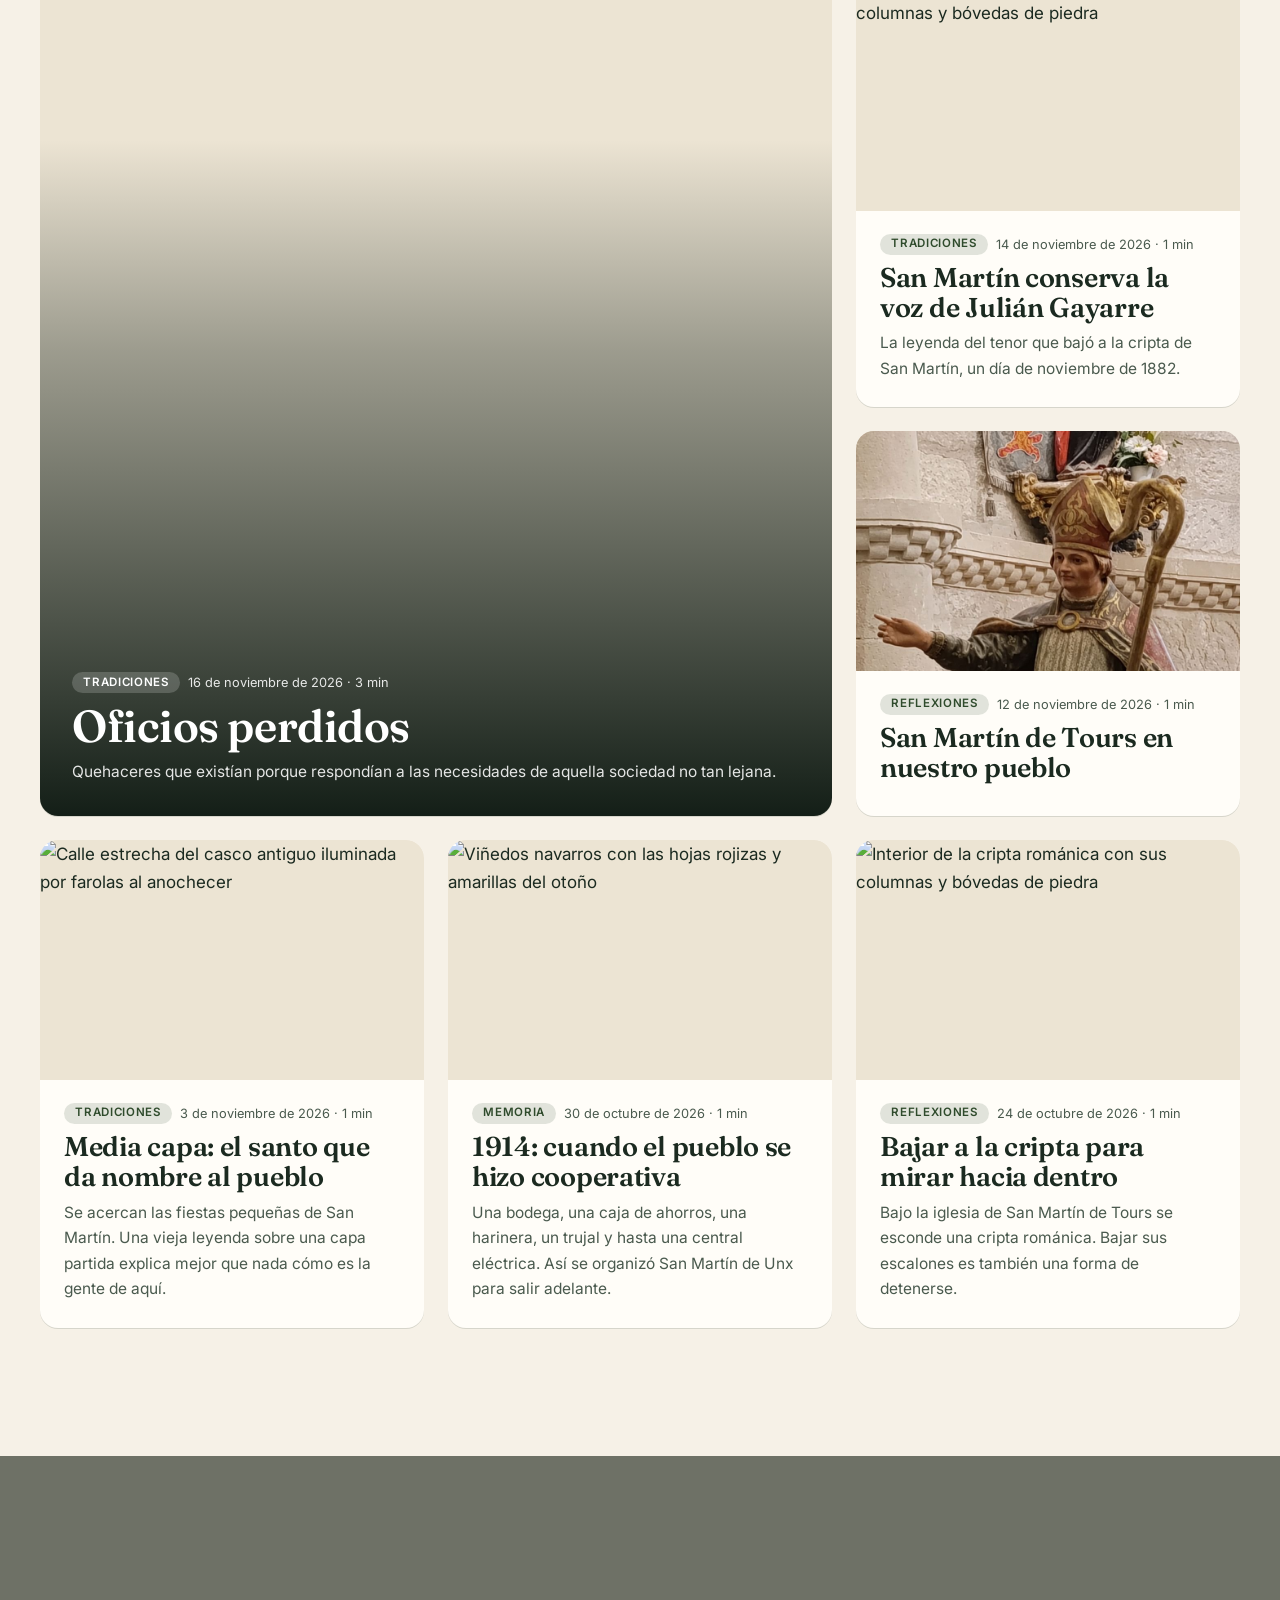
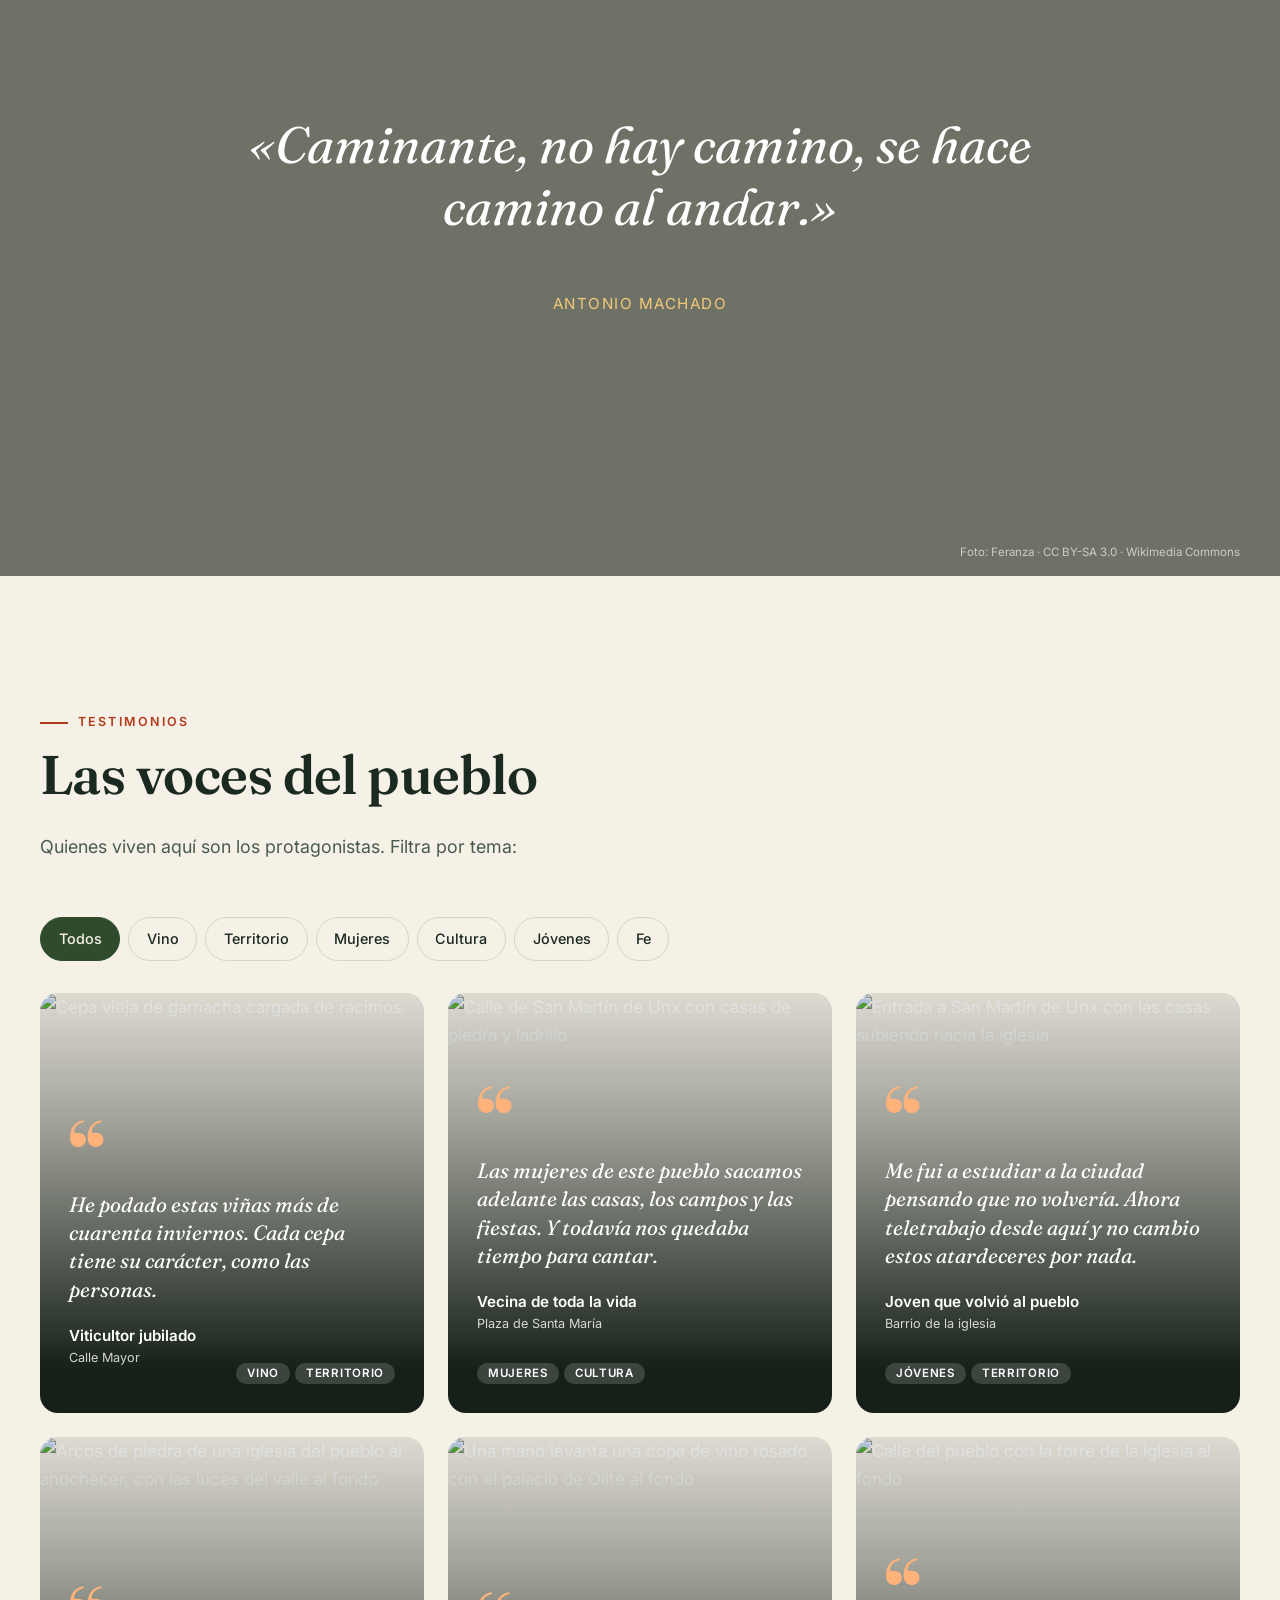
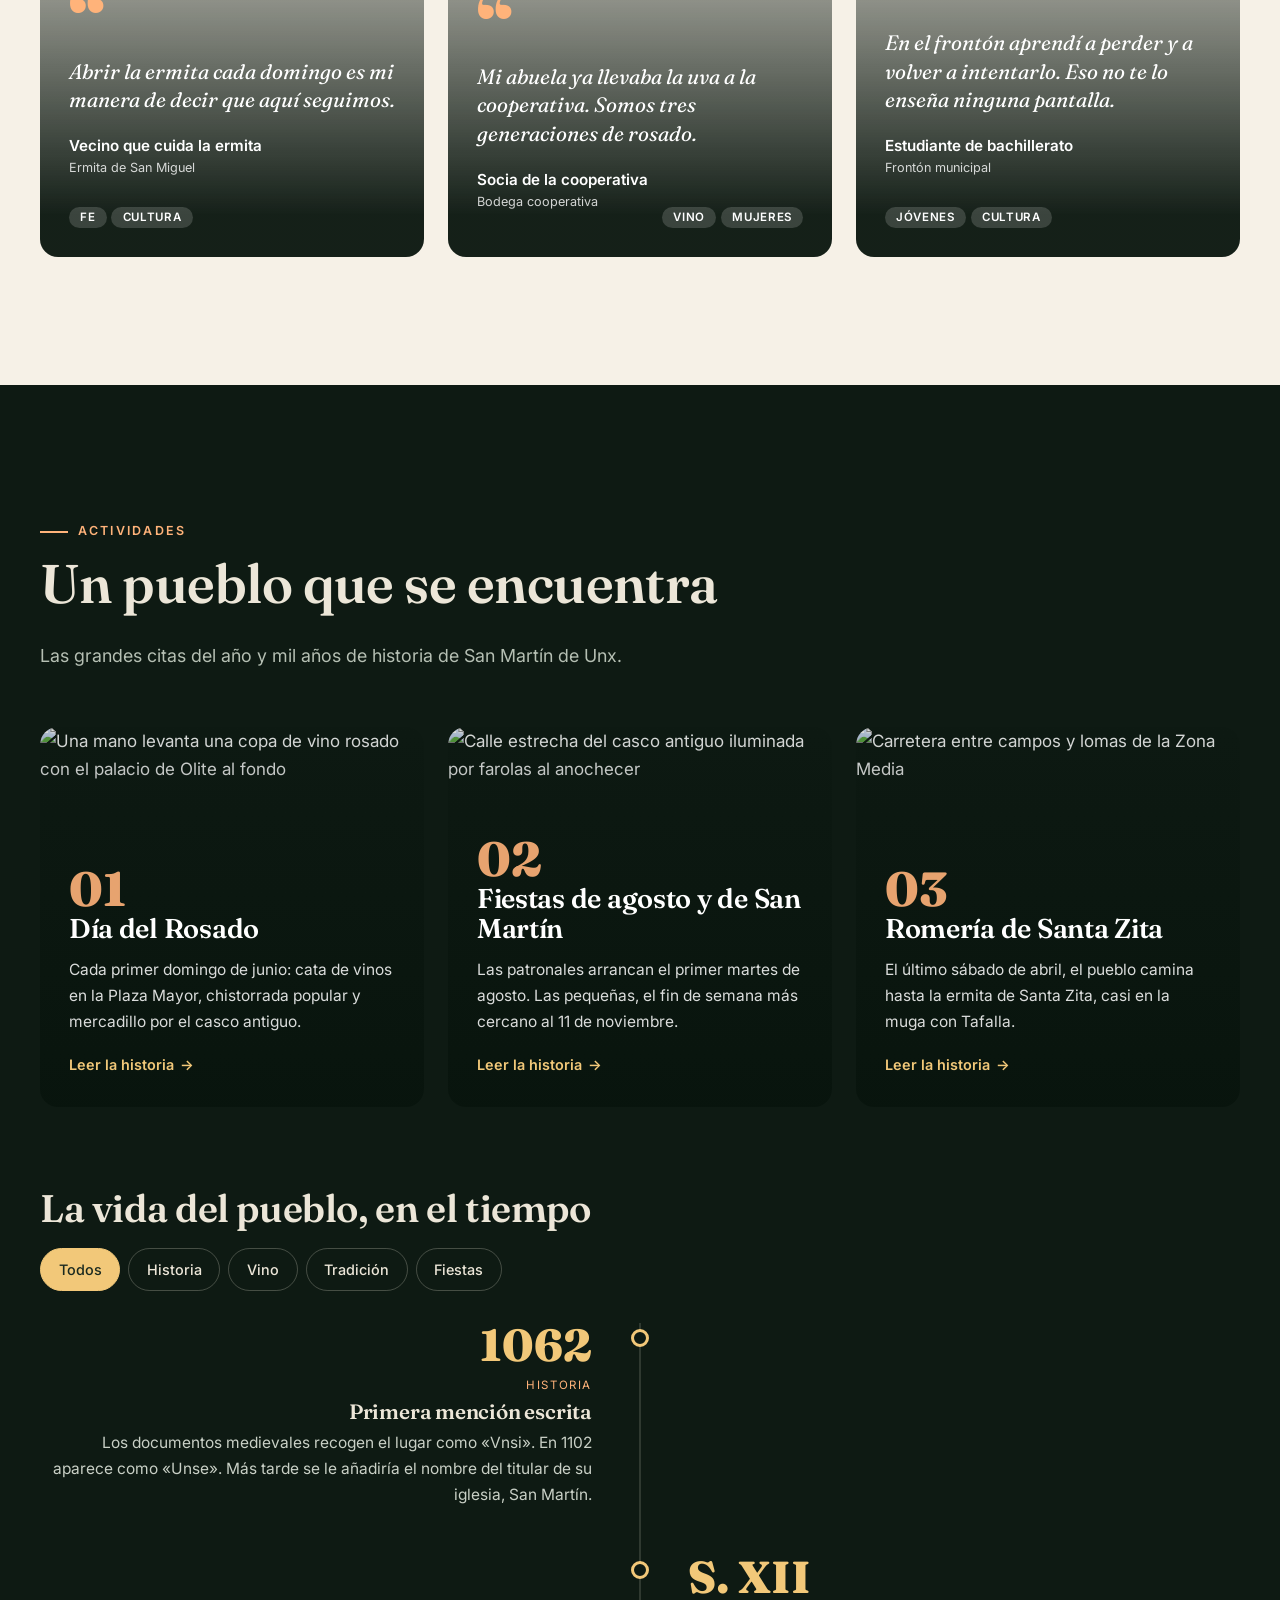
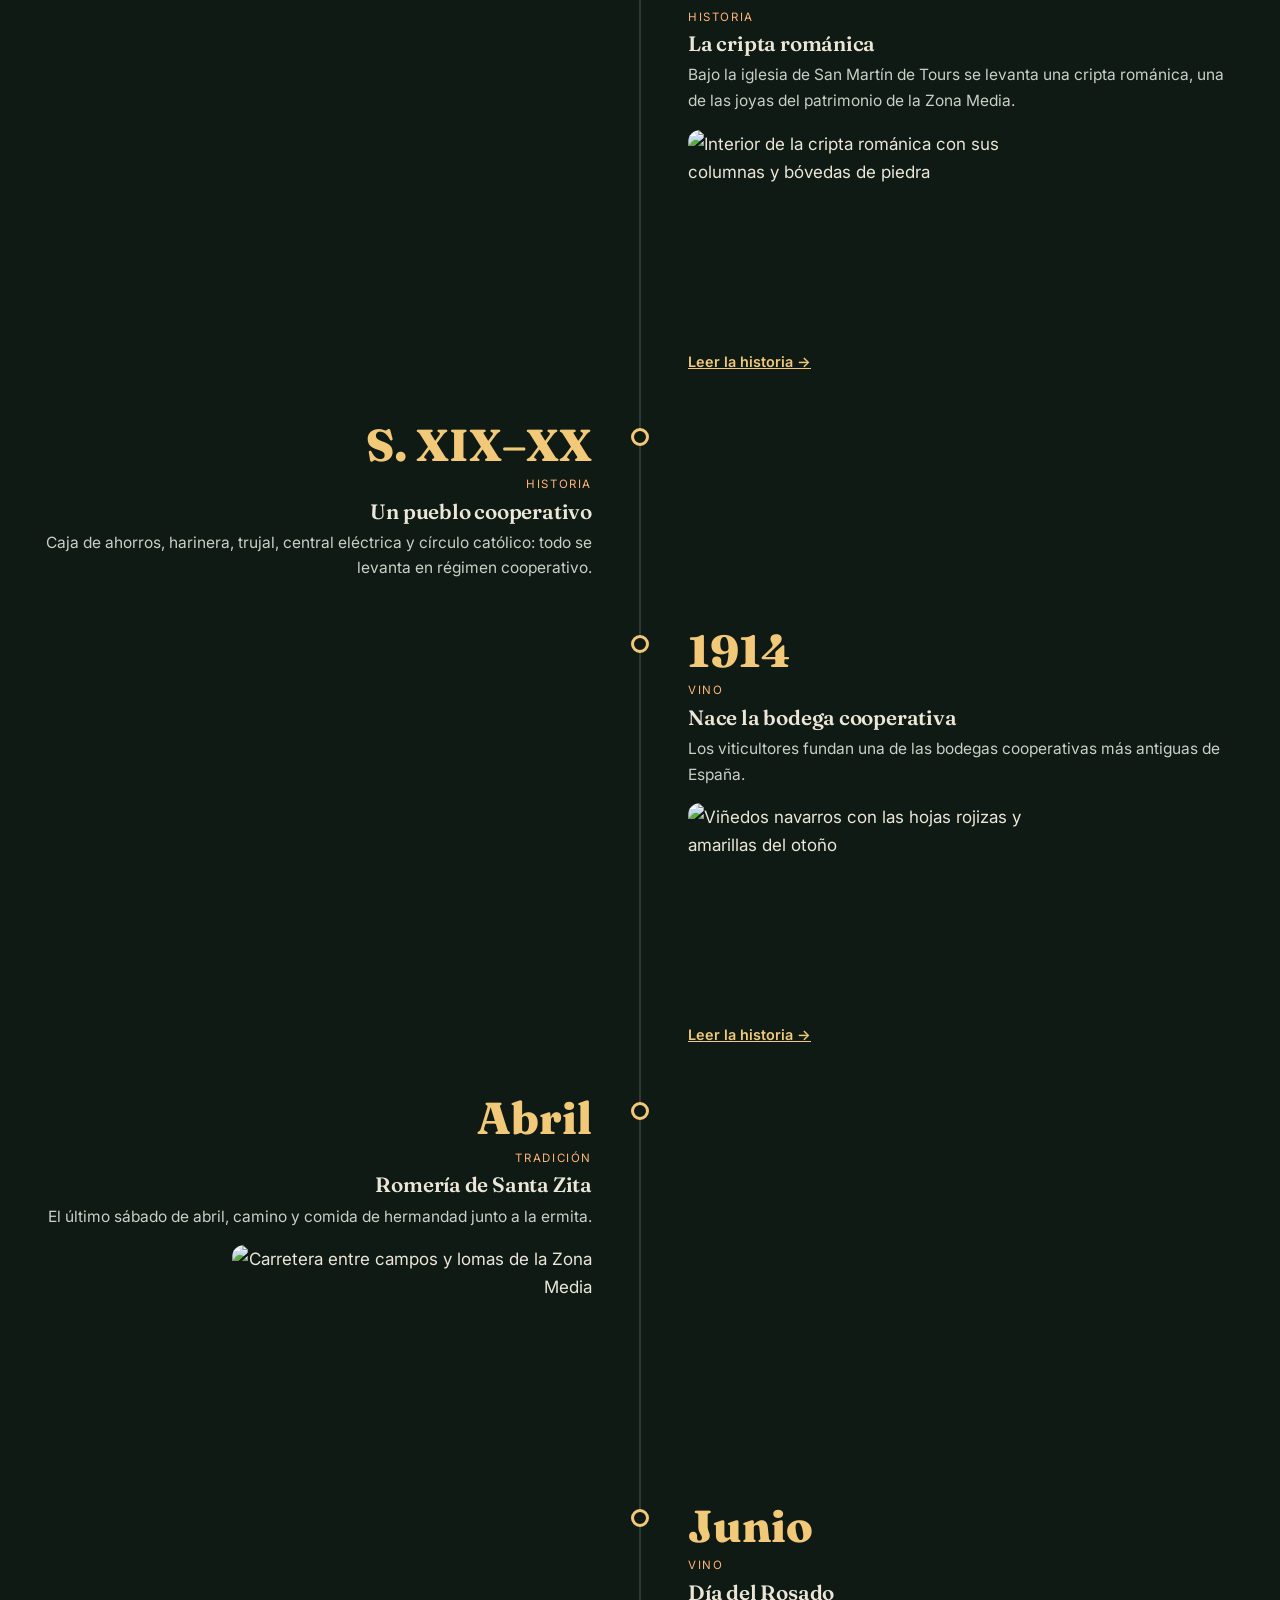
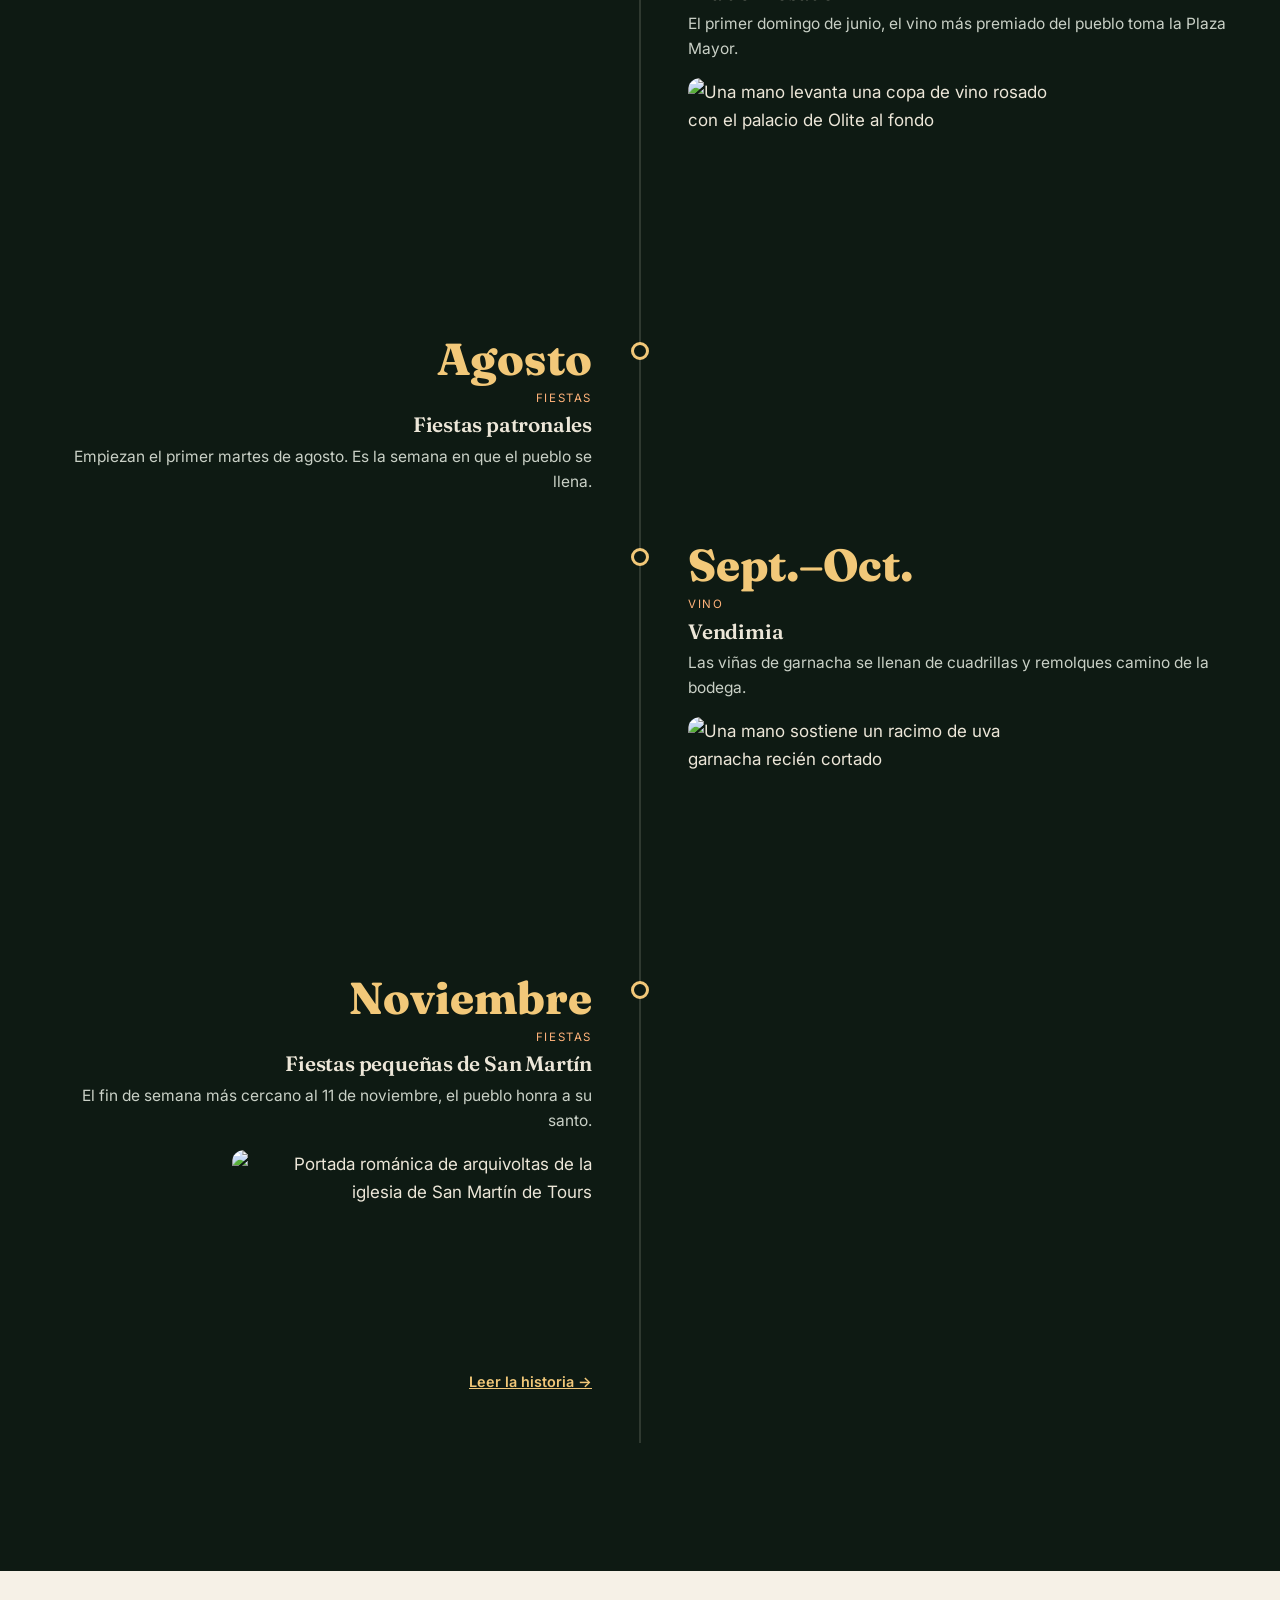
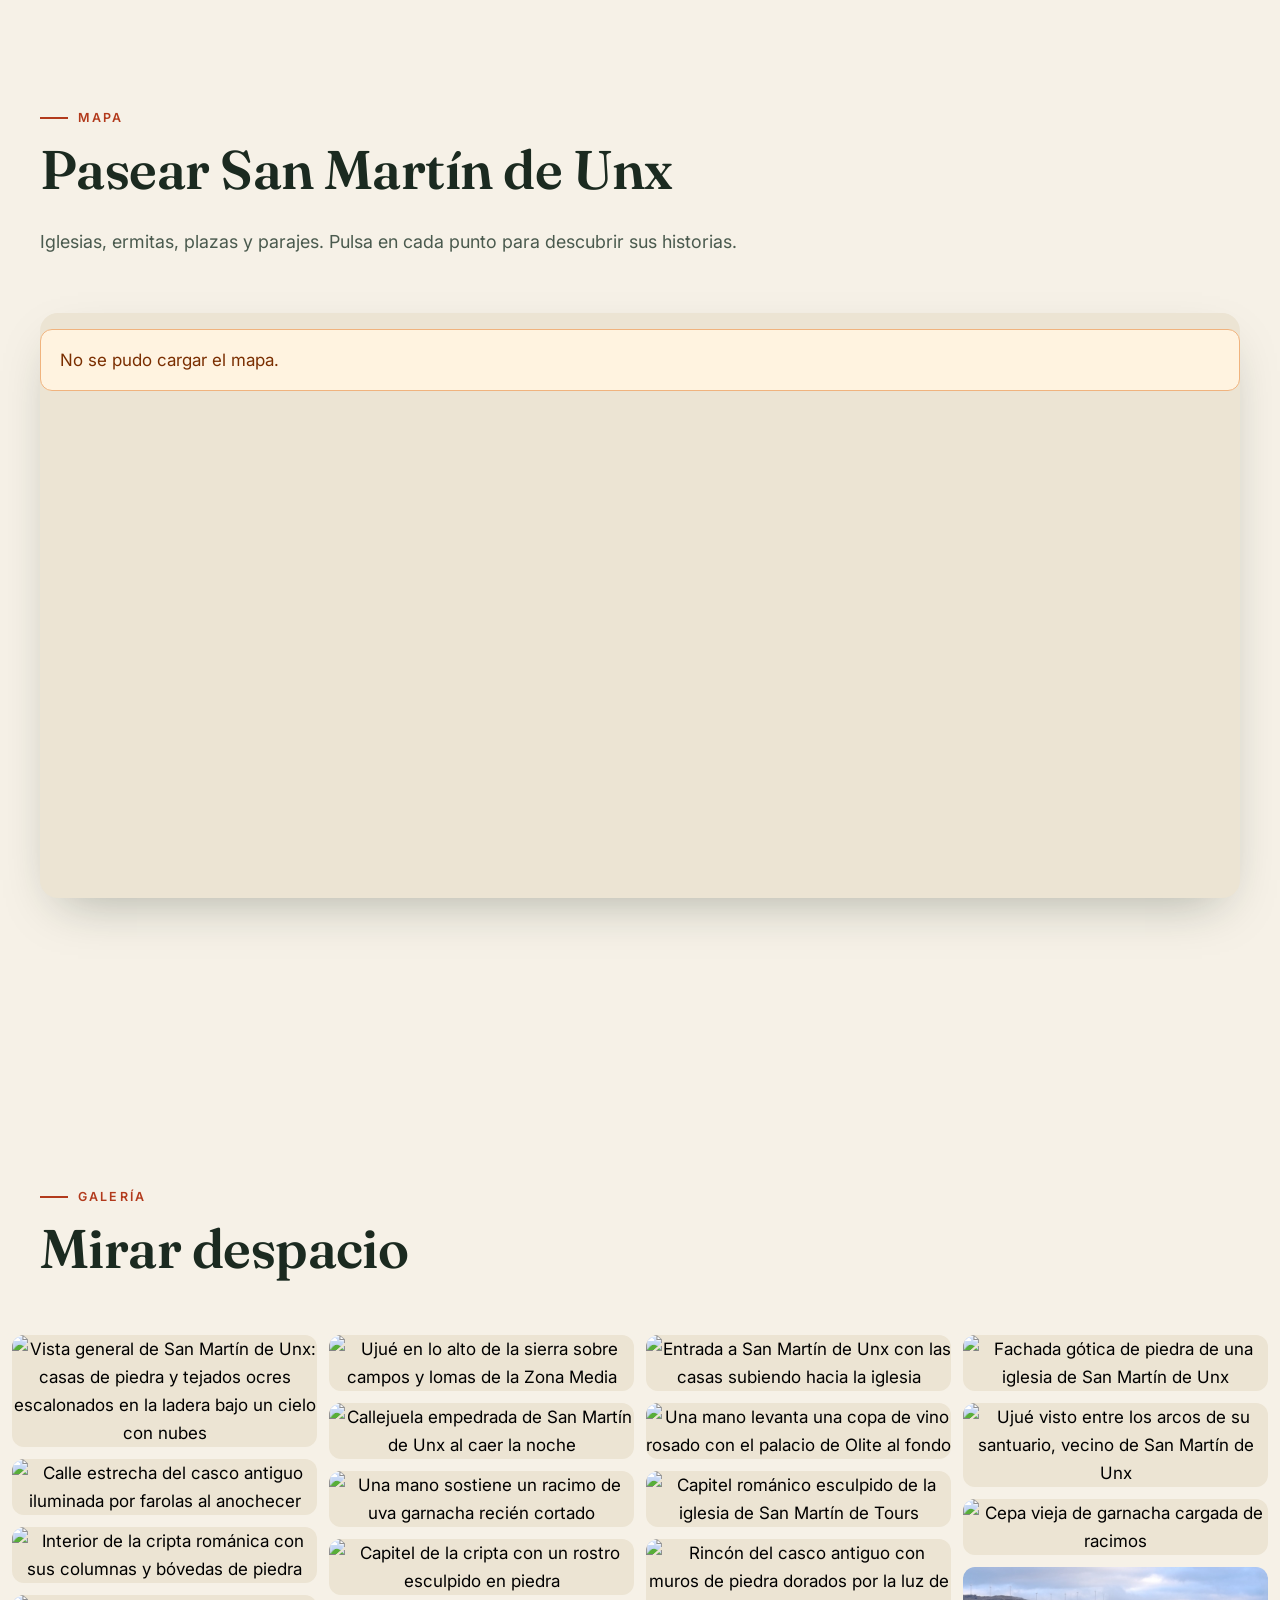
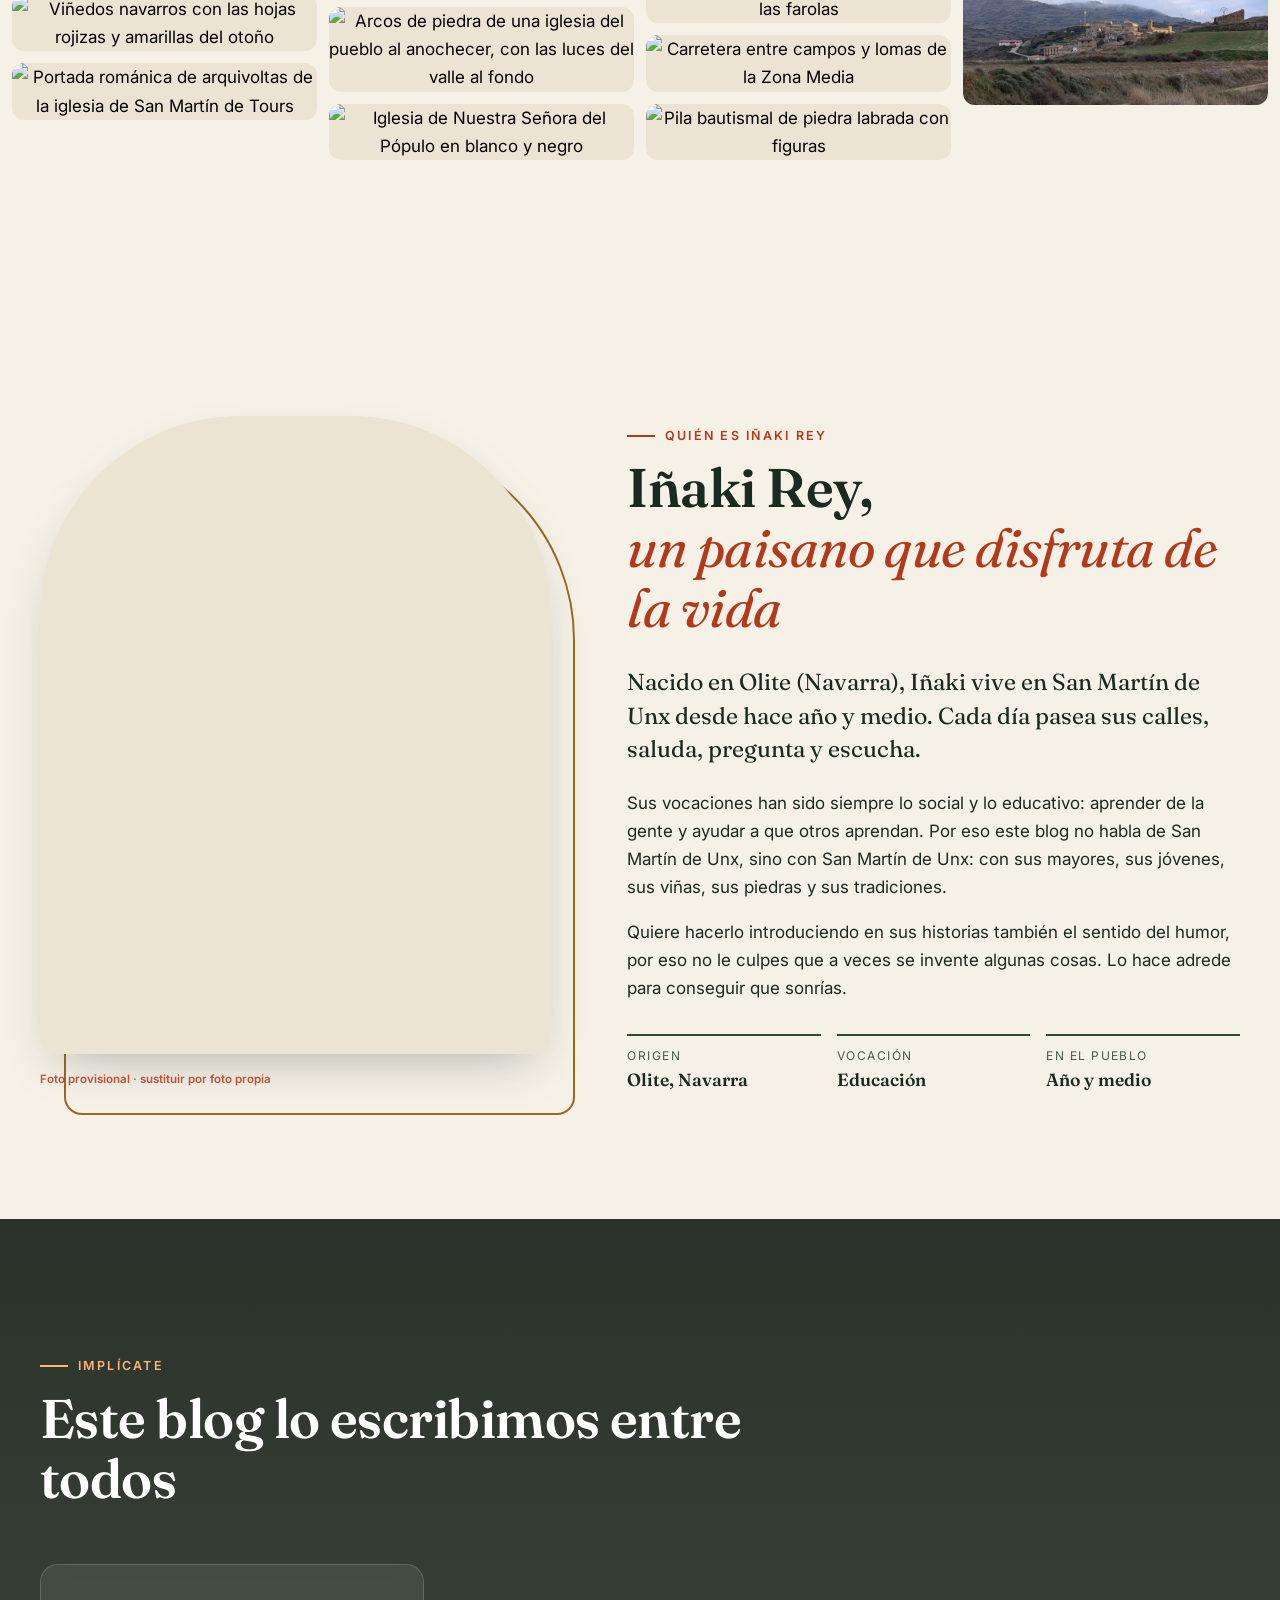
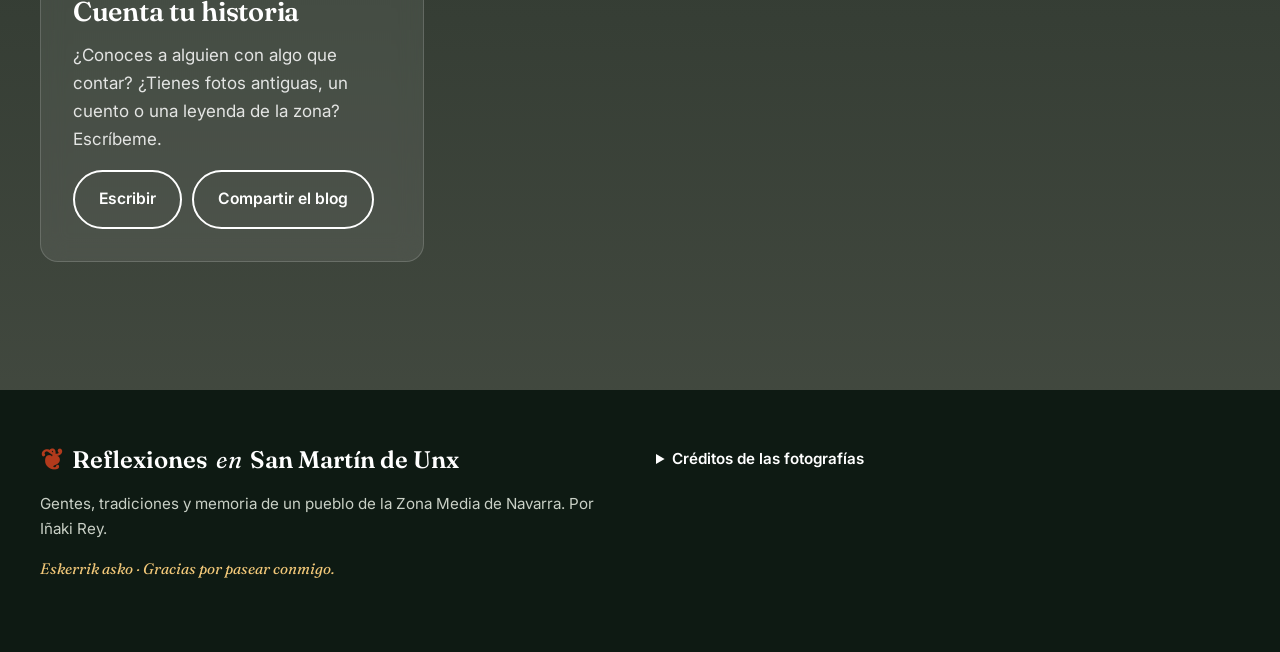
==== commit 588ad3b6: "Actualizar texto de presentación de Iñaki Rey" ====
--- a/index.html
+++ b/index.html
@@ -185,13 +185,13 @@
         </figure>
         <div class="autor__texto revelar">
           <p class="antetitulo">Quién es Iñaki Rey</p>
-          <h2 id="inaki-titulo">Iñaki Rey,<br><em>un paisano que escucha</em></h2>
+          <h2 id="inaki-titulo">Iñaki Rey,<br><em>un paisano que disfruta de la vida</em></h2>
           <p class="autor__lead">Nacido en Olite (Navarra), Iñaki vive en San Martín de Unx desde hace año y medio. Cada día pasea sus calles, saluda, pregunta y escucha.</p>
-          <p>Su vocación ha sido siempre educativa: aprender de la gente y ayudar a que otros aprendan. Por eso este blog no habla <em>de</em> San Martín de Unx, sino <em>con</em> San Martín de Unx: con sus mayores, sus jóvenes, sus viñas y sus piedras.</p>
-          <!-- Completar con más datos biográficos reales (trayectoria educativa, por qué llegó al pueblo…) -->
+          <p>Sus vocaciones han sido siempre lo social y lo educativo: aprender de la gente y ayudar a que otros aprendan. Por eso este blog no habla de San Martín de Unx, sino con San Martín de Unx: con sus mayores, sus jóvenes, sus viñas, sus piedras y sus tradiciones.</p>
+          <p>Quiere hacerlo introduciendo en sus historias también el sentido del humor, por eso no le culpes que a veces se invente algunas cosas. Lo hace adrede para conseguir que sonrías.</p>
           <dl class="autor__datos">
             <div><dt>Origen</dt><dd>Olite, Navarra</dd></div>
-            <div><dt>Vocación</dt><dd>Educativa</dd></div>
+            <div><dt>Vocación</dt><dd>Educación</dd></div>
             <div><dt>En el pueblo</dt><dd>Año y medio</dd></div>
           </dl>
         </div>
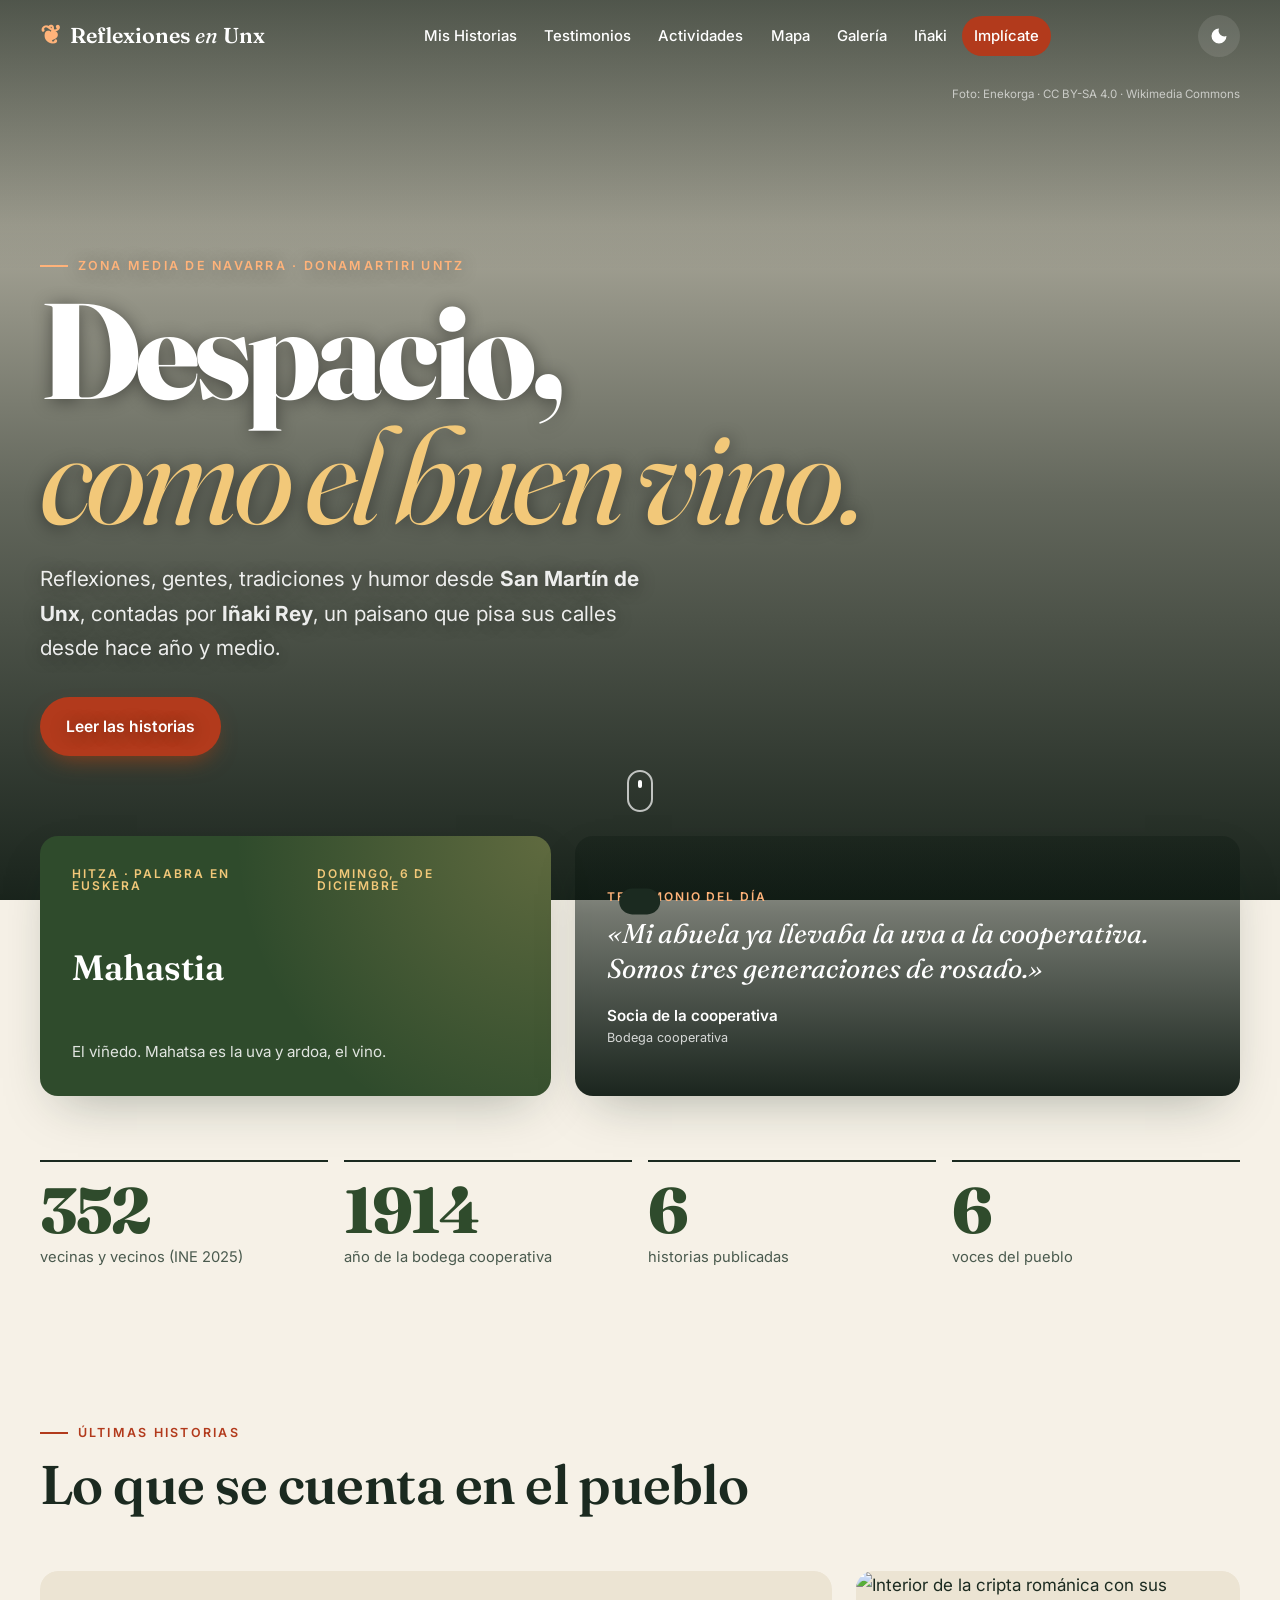
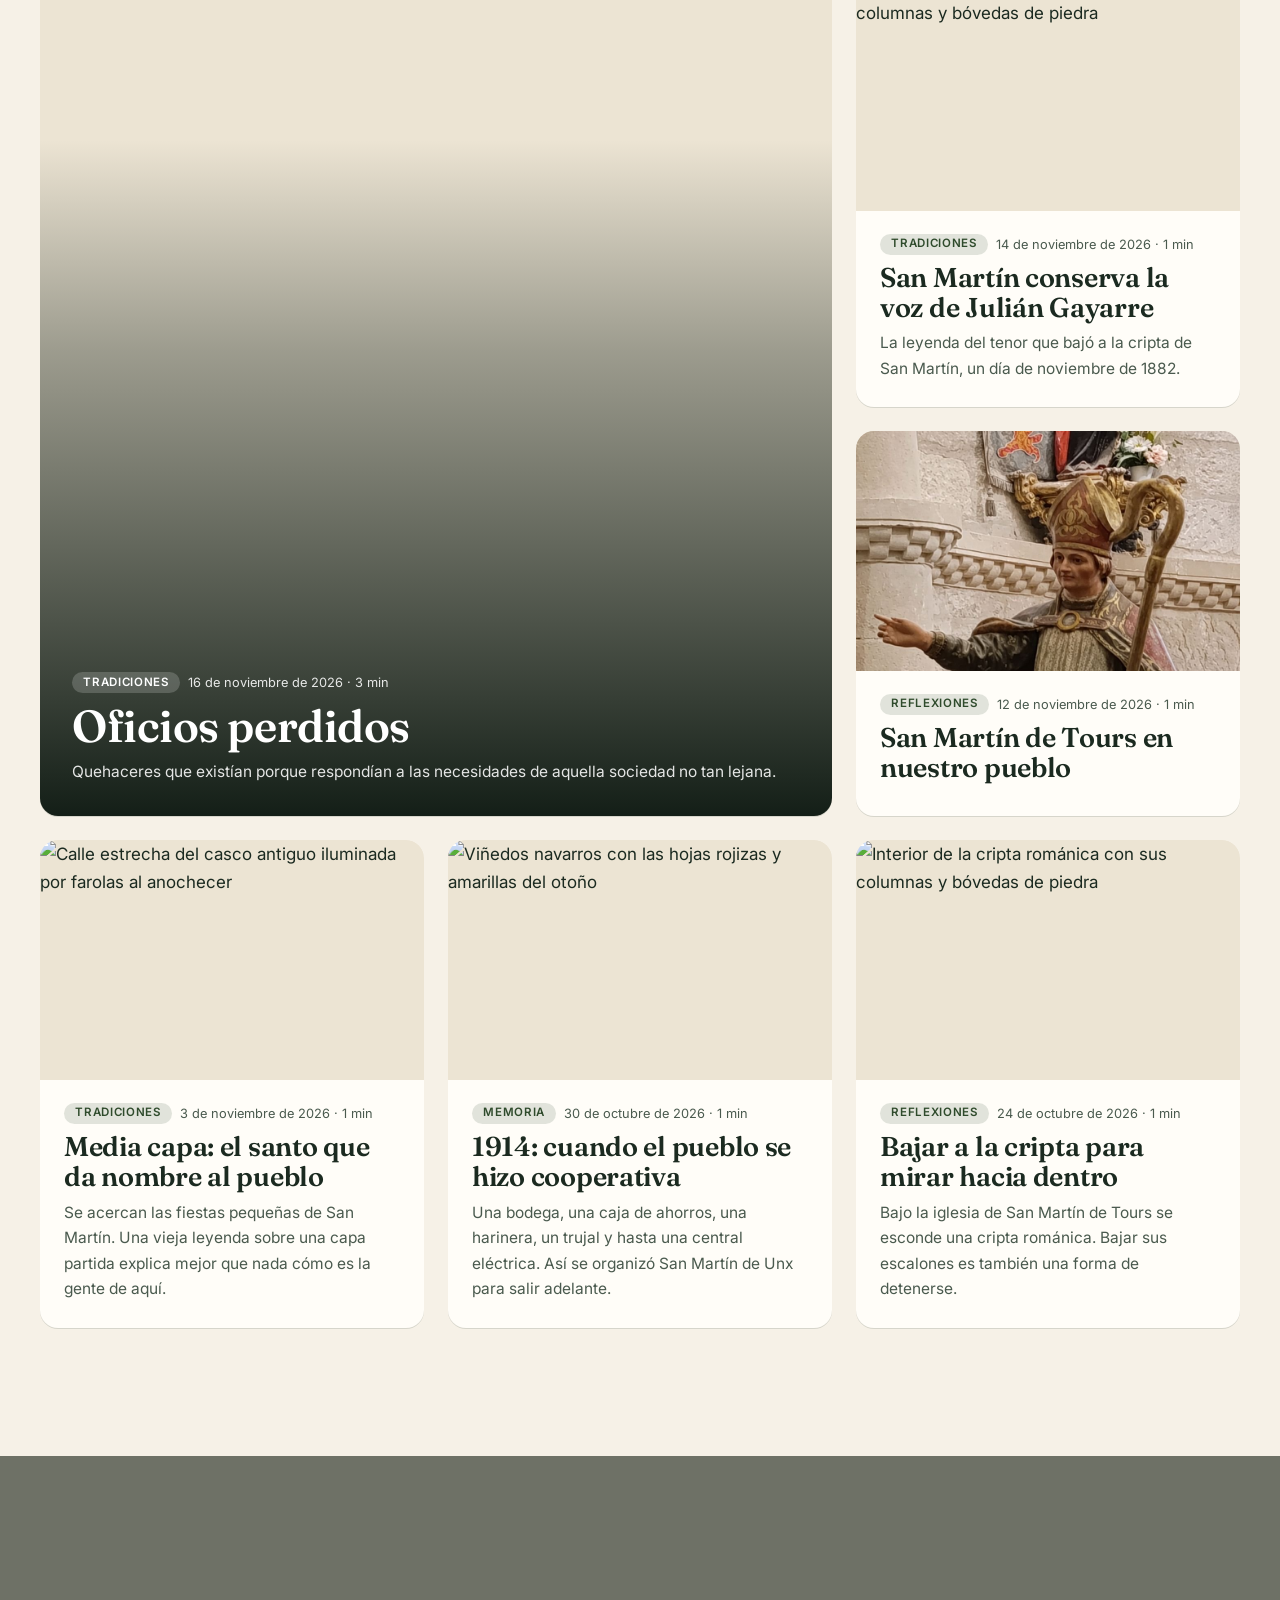
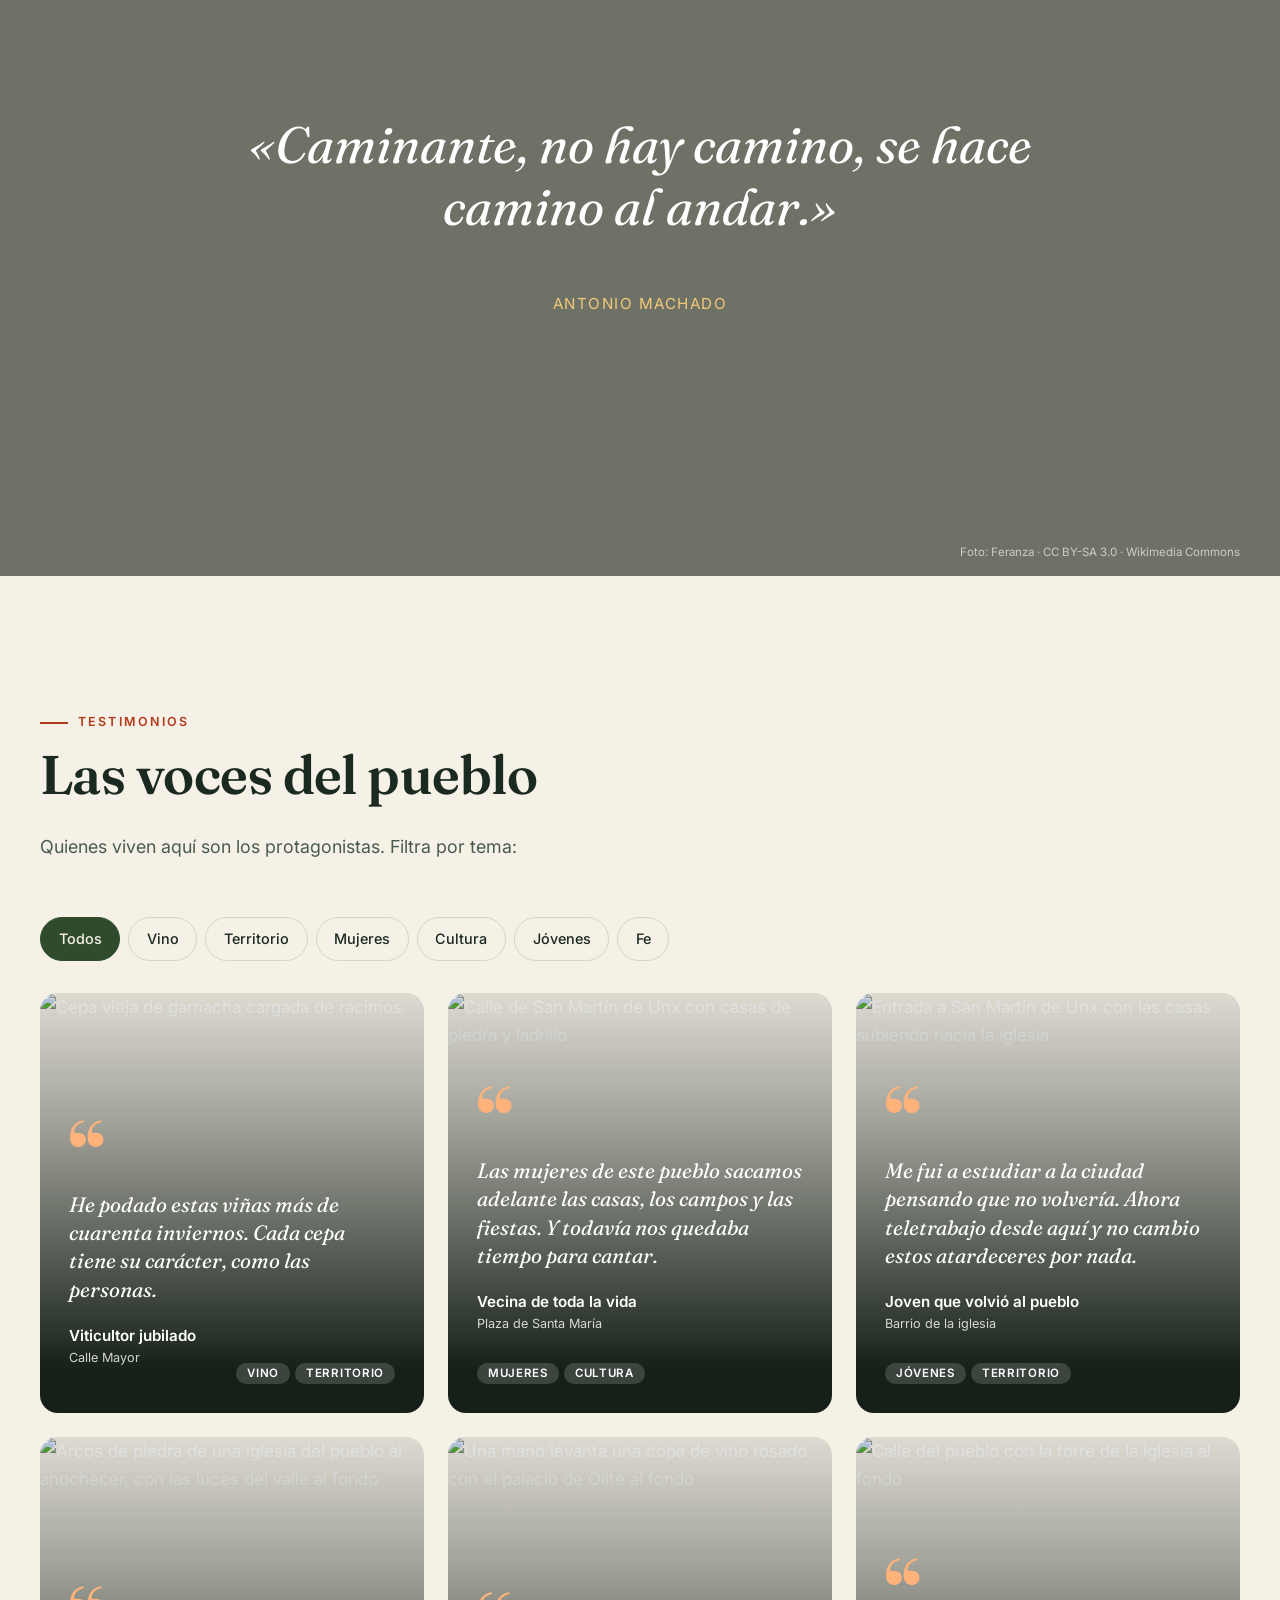
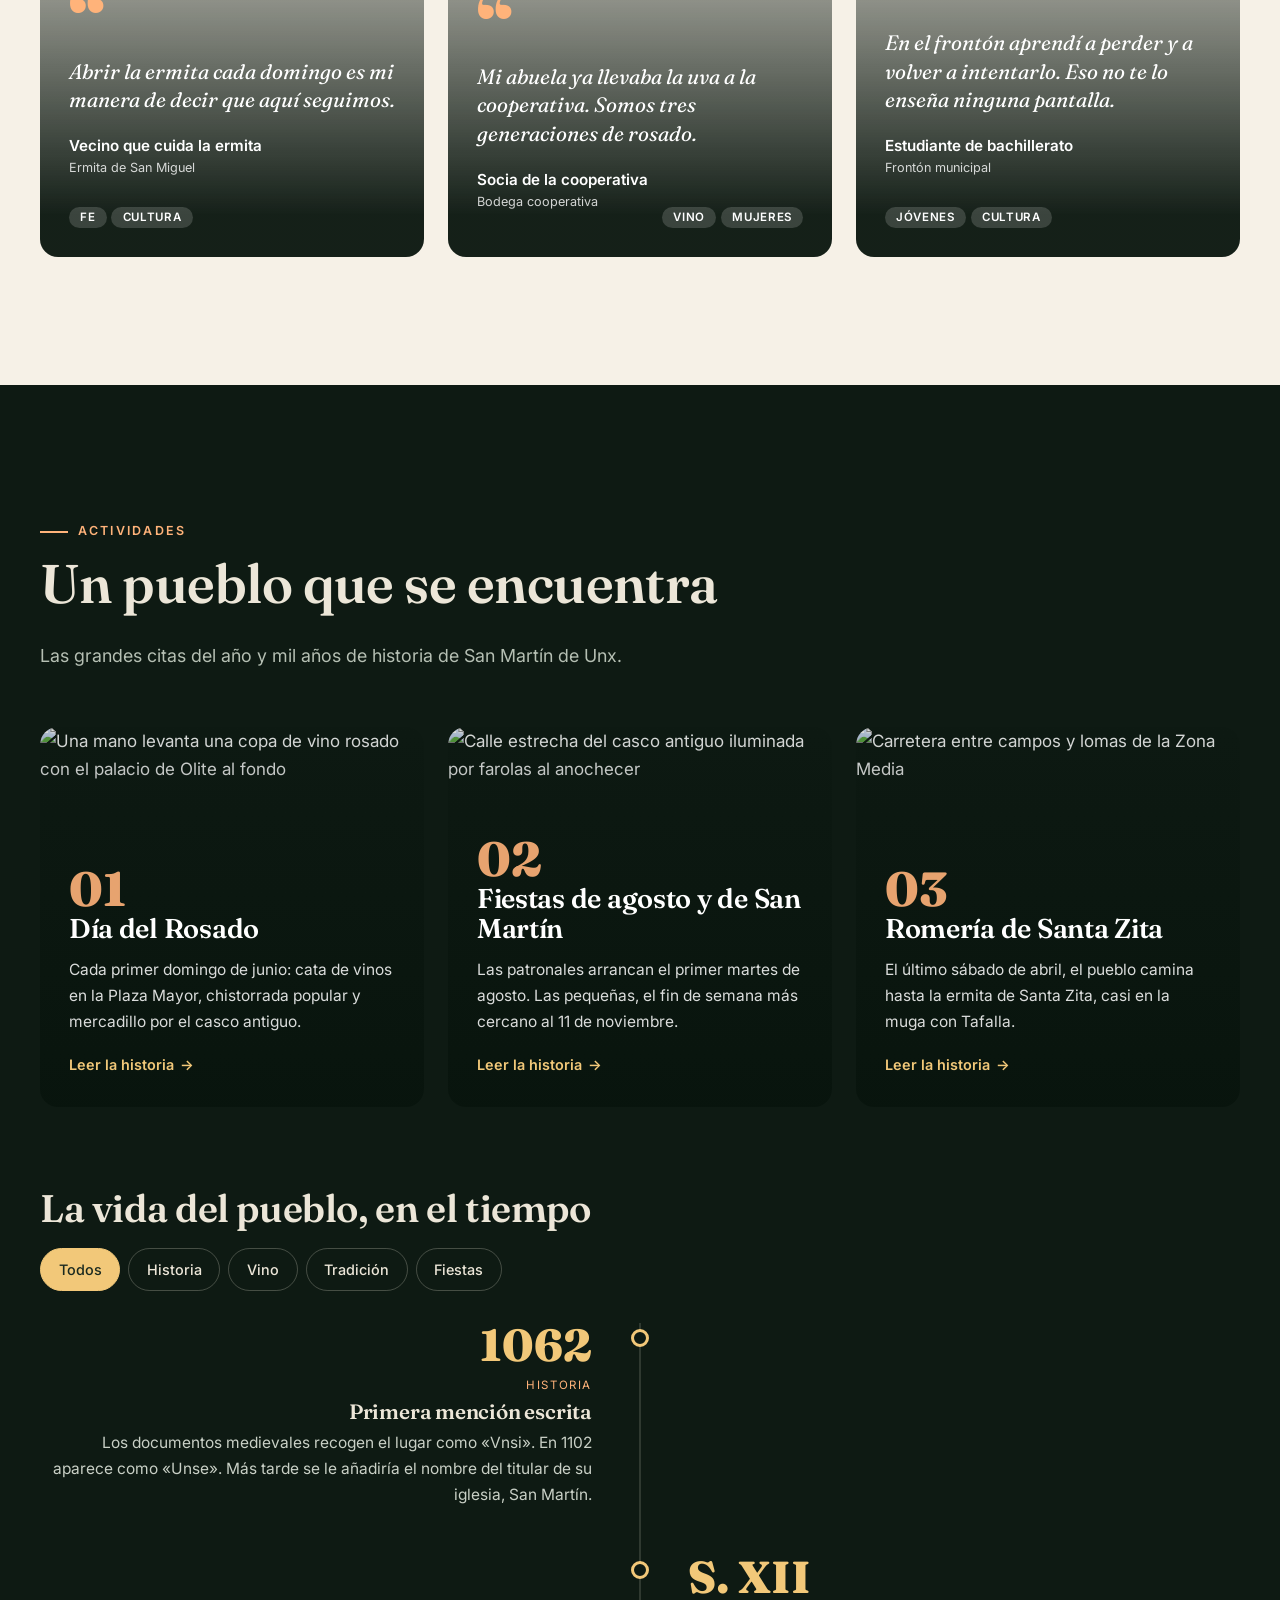
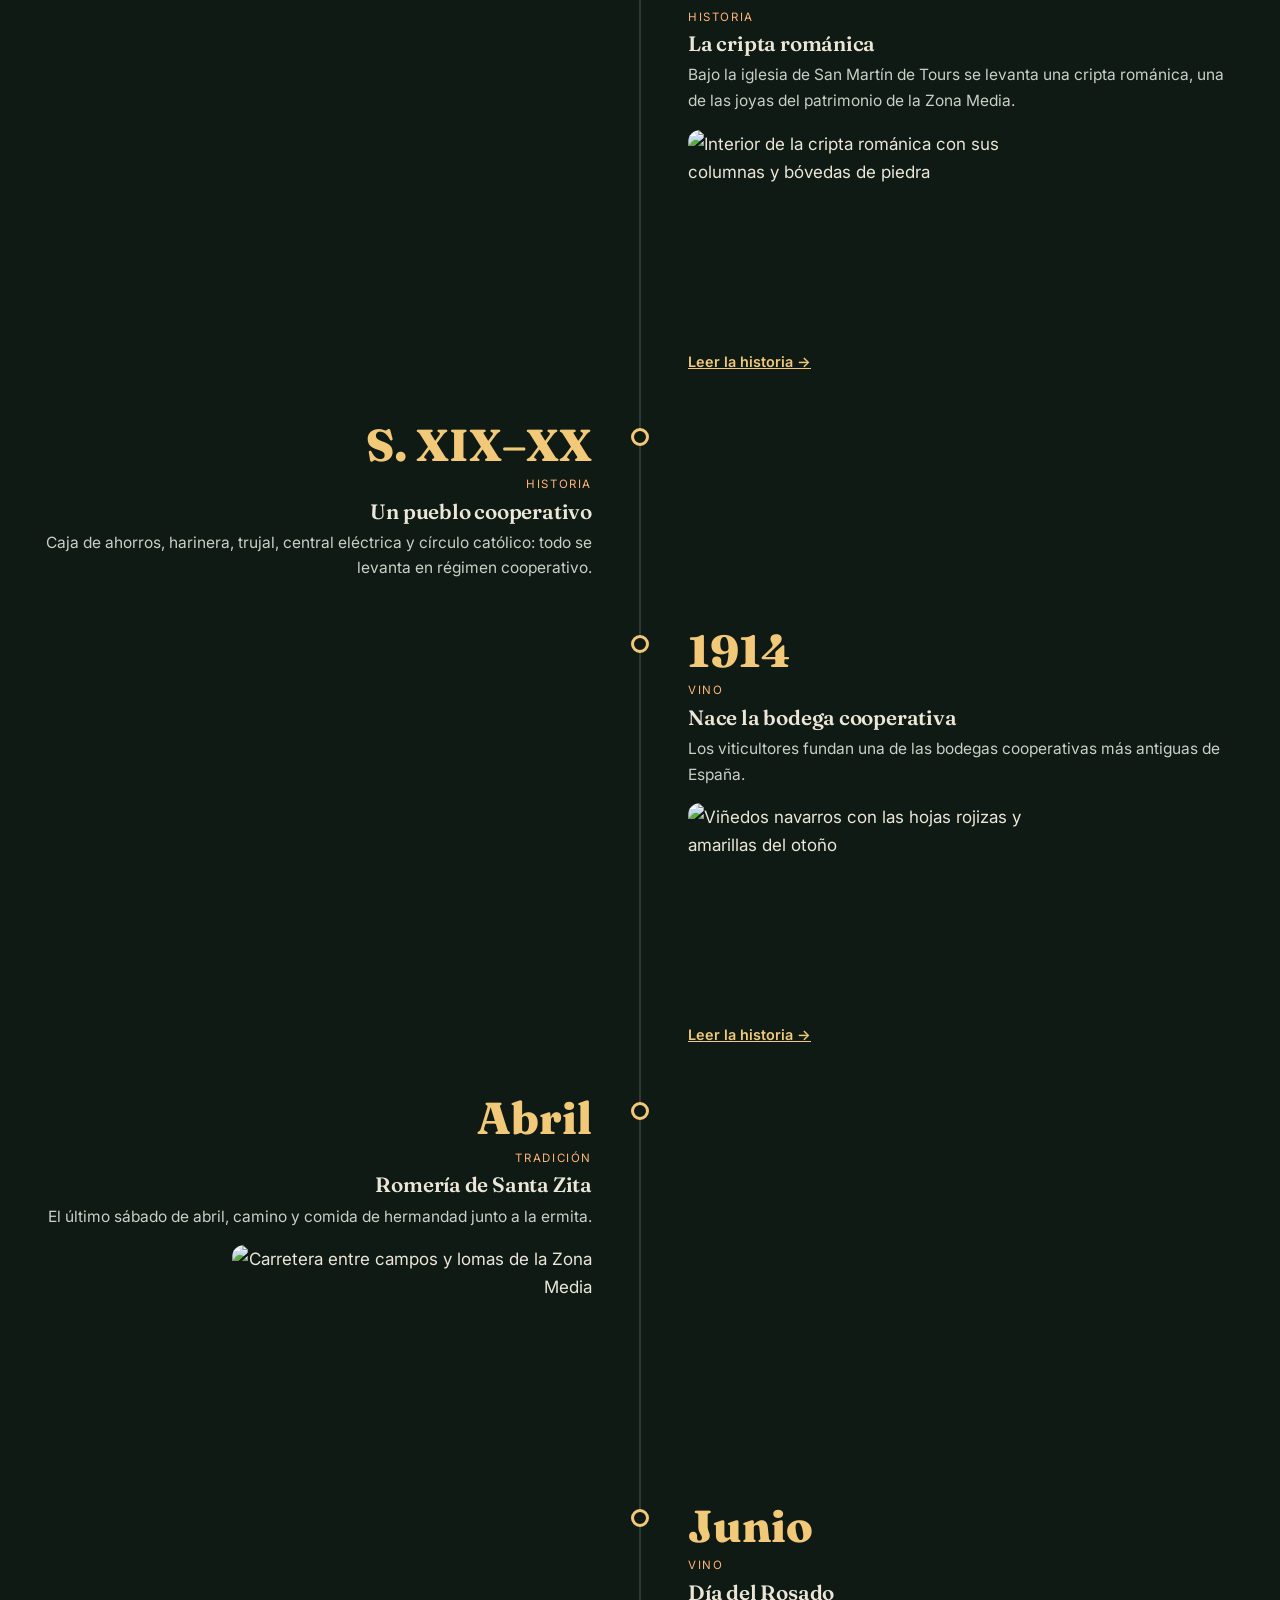
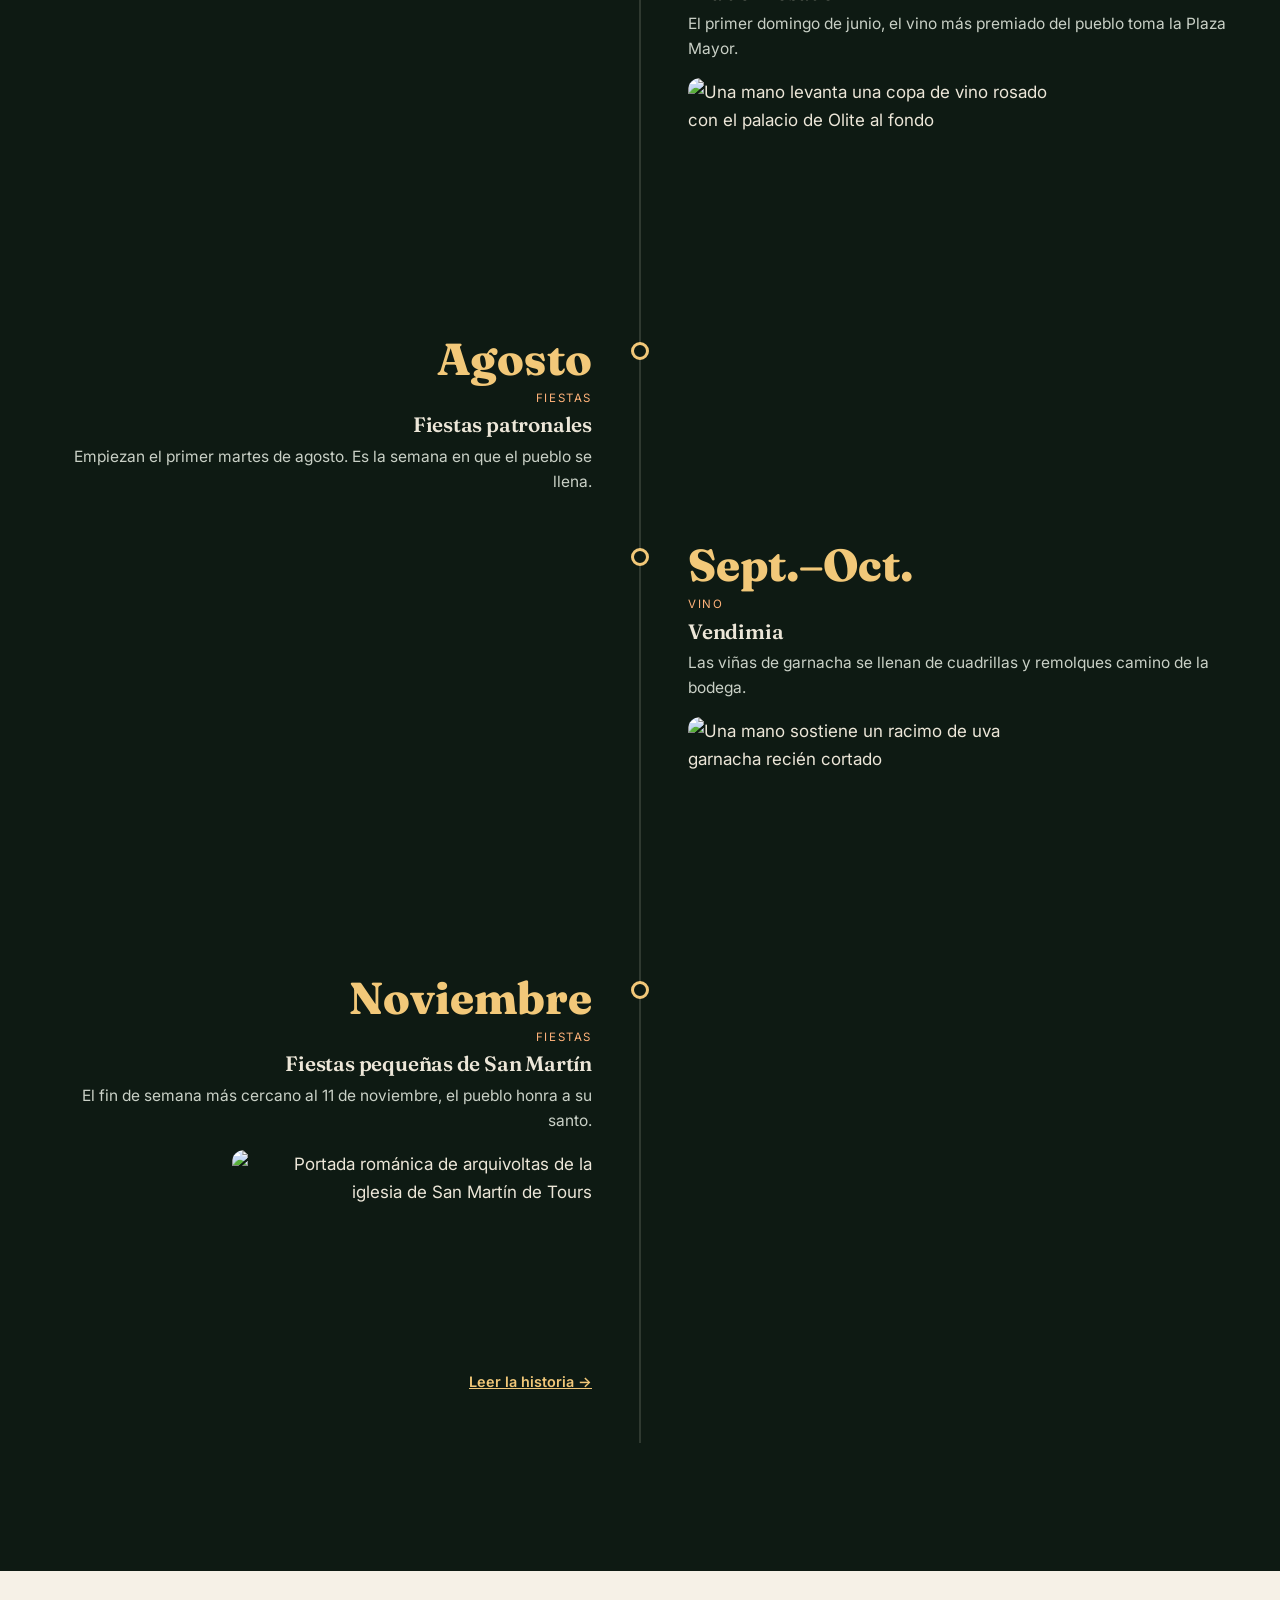
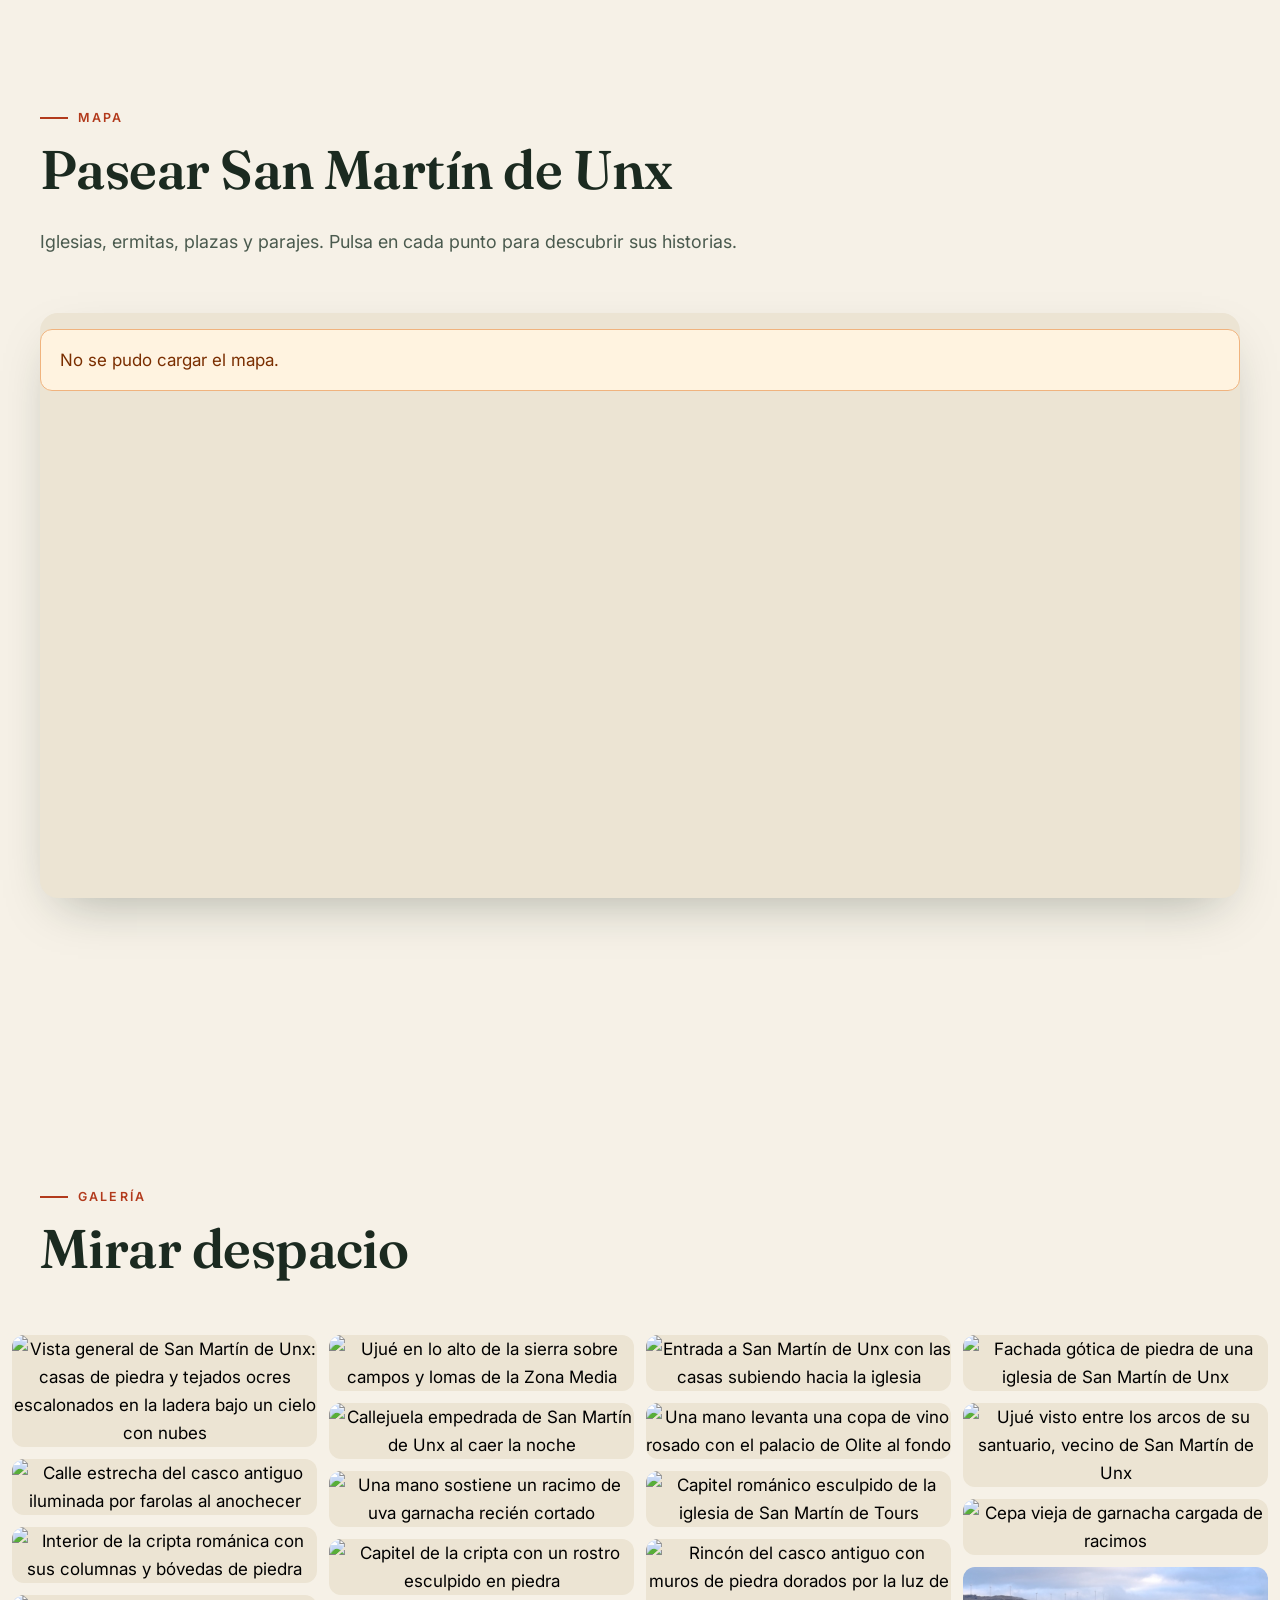
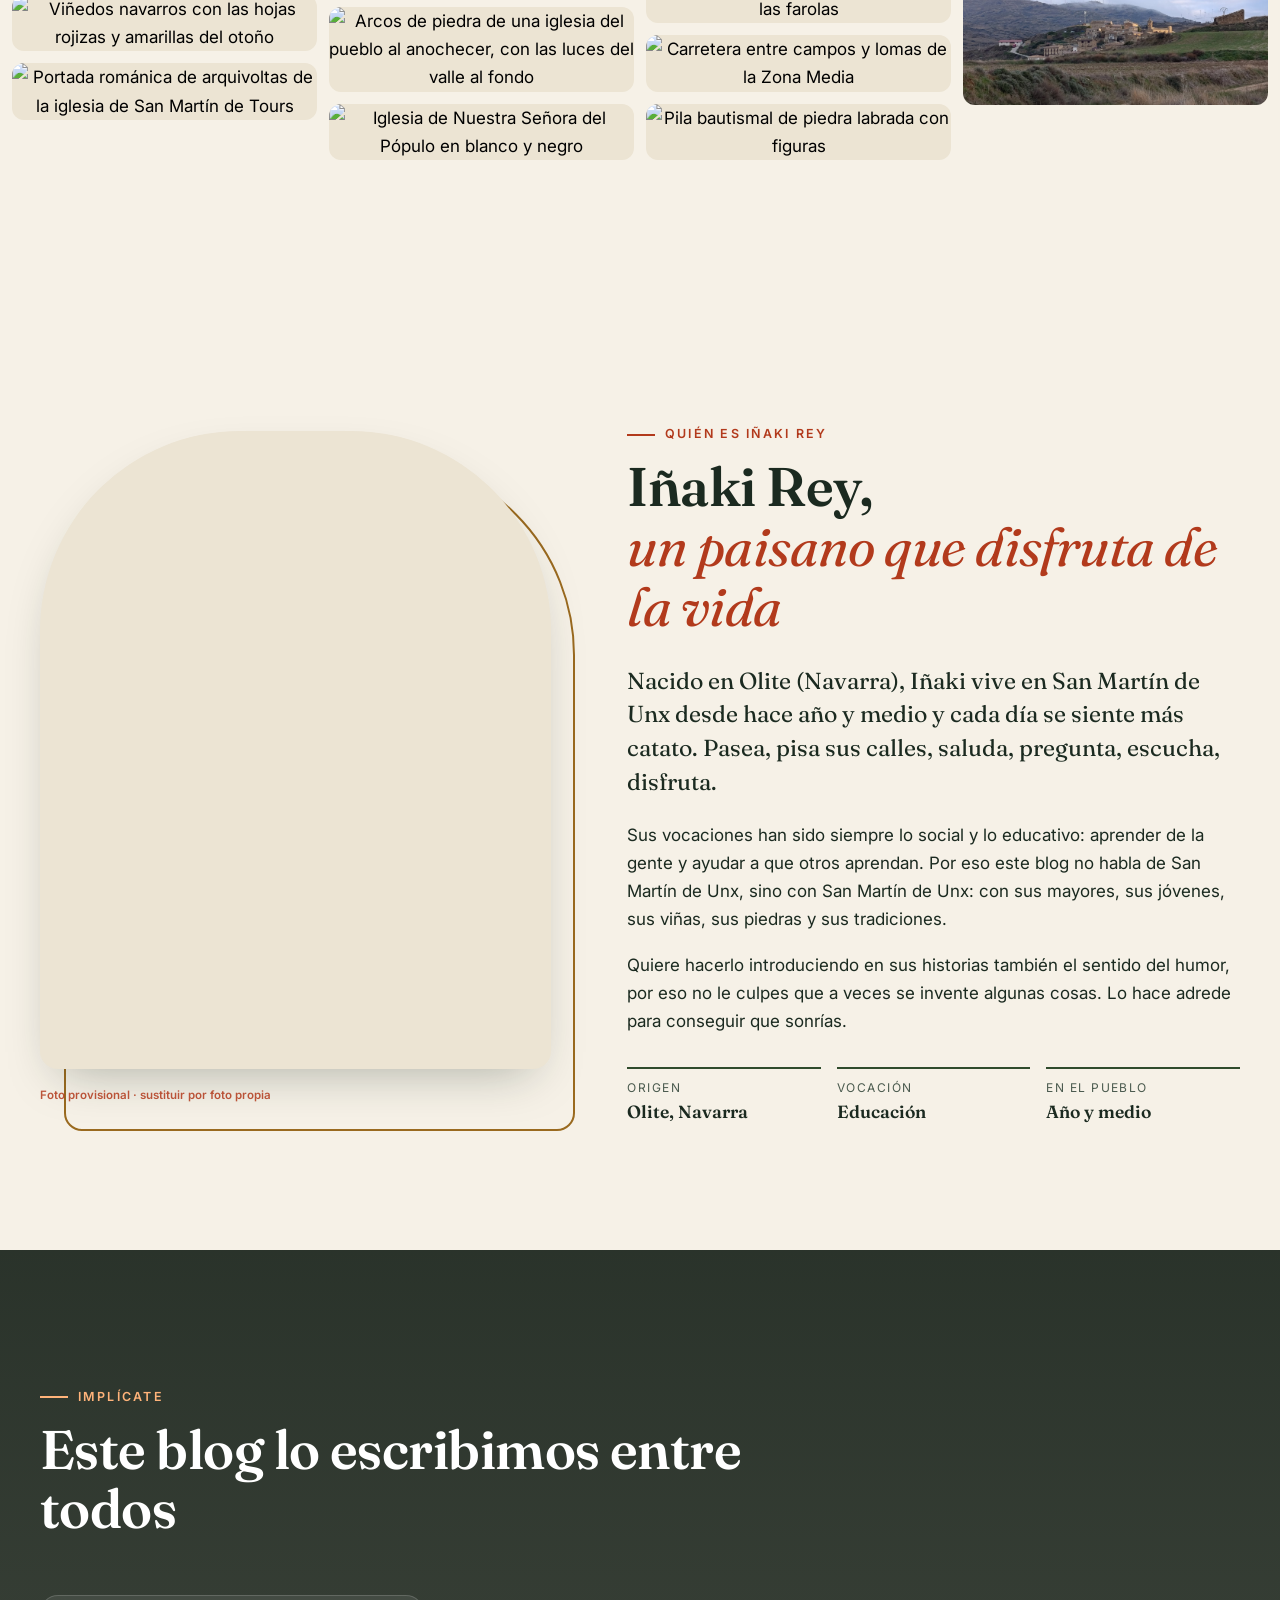
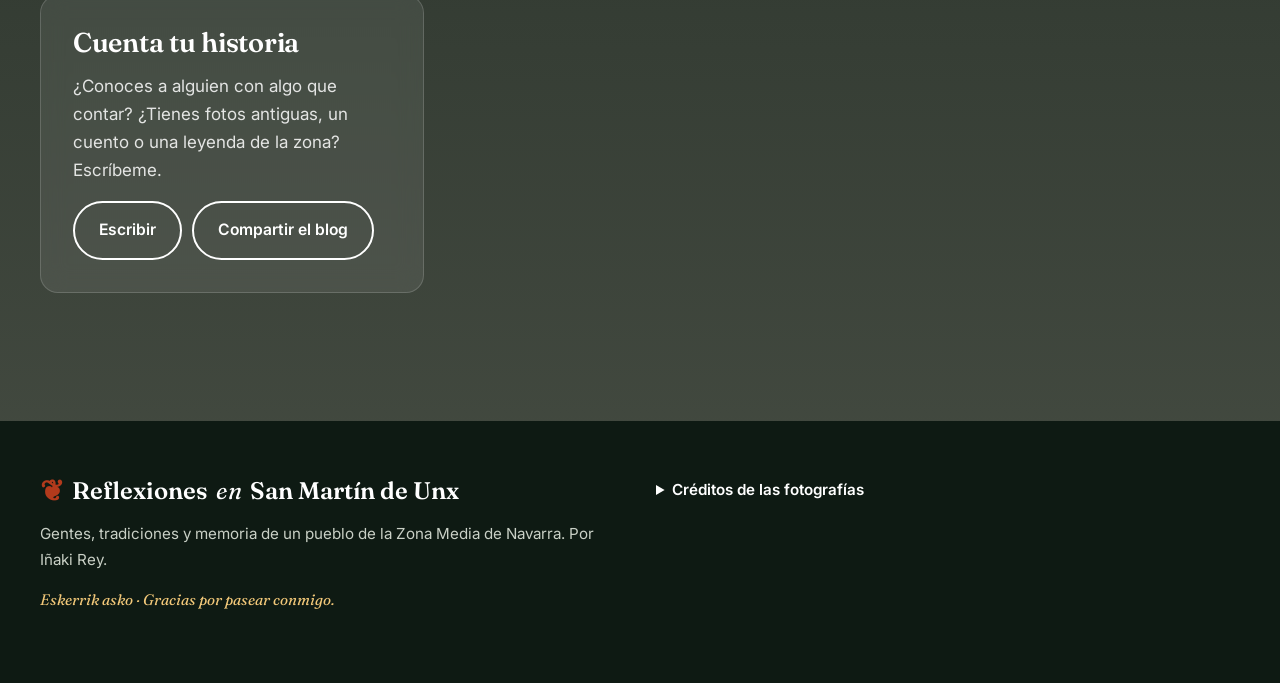
==== commit f72917a3: "Actualizar texto de presentación de Iñaki Rey" ====
--- a/index.html
+++ b/index.html
@@ -186,7 +186,7 @@
         <div class="autor__texto revelar">
           <p class="antetitulo">Quién es Iñaki Rey</p>
           <h2 id="inaki-titulo">Iñaki Rey,<br><em>un paisano que disfruta de la vida</em></h2>
-          <p class="autor__lead">Nacido en Olite (Navarra), Iñaki vive en San Martín de Unx desde hace año y medio. Cada día pasea sus calles, saluda, pregunta y escucha.</p>
+          <p class="autor__lead">Nacido en Olite (Navarra), Iñaki vive en San Martín de Unx desde hace año y medio y cada día se siente más catato. Pasea, pisa sus calles, saluda, pregunta, escucha, disfruta.</p>
           <p>Sus vocaciones han sido siempre lo social y lo educativo: aprender de la gente y ayudar a que otros aprendan. Por eso este blog no habla de San Martín de Unx, sino con San Martín de Unx: con sus mayores, sus jóvenes, sus viñas, sus piedras y sus tradiciones.</p>
           <p>Quiere hacerlo introduciendo en sus historias también el sentido del humor, por eso no le culpes que a veces se invente algunas cosas. Lo hace adrede para conseguir que sonrías.</p>
           <dl class="autor__datos">
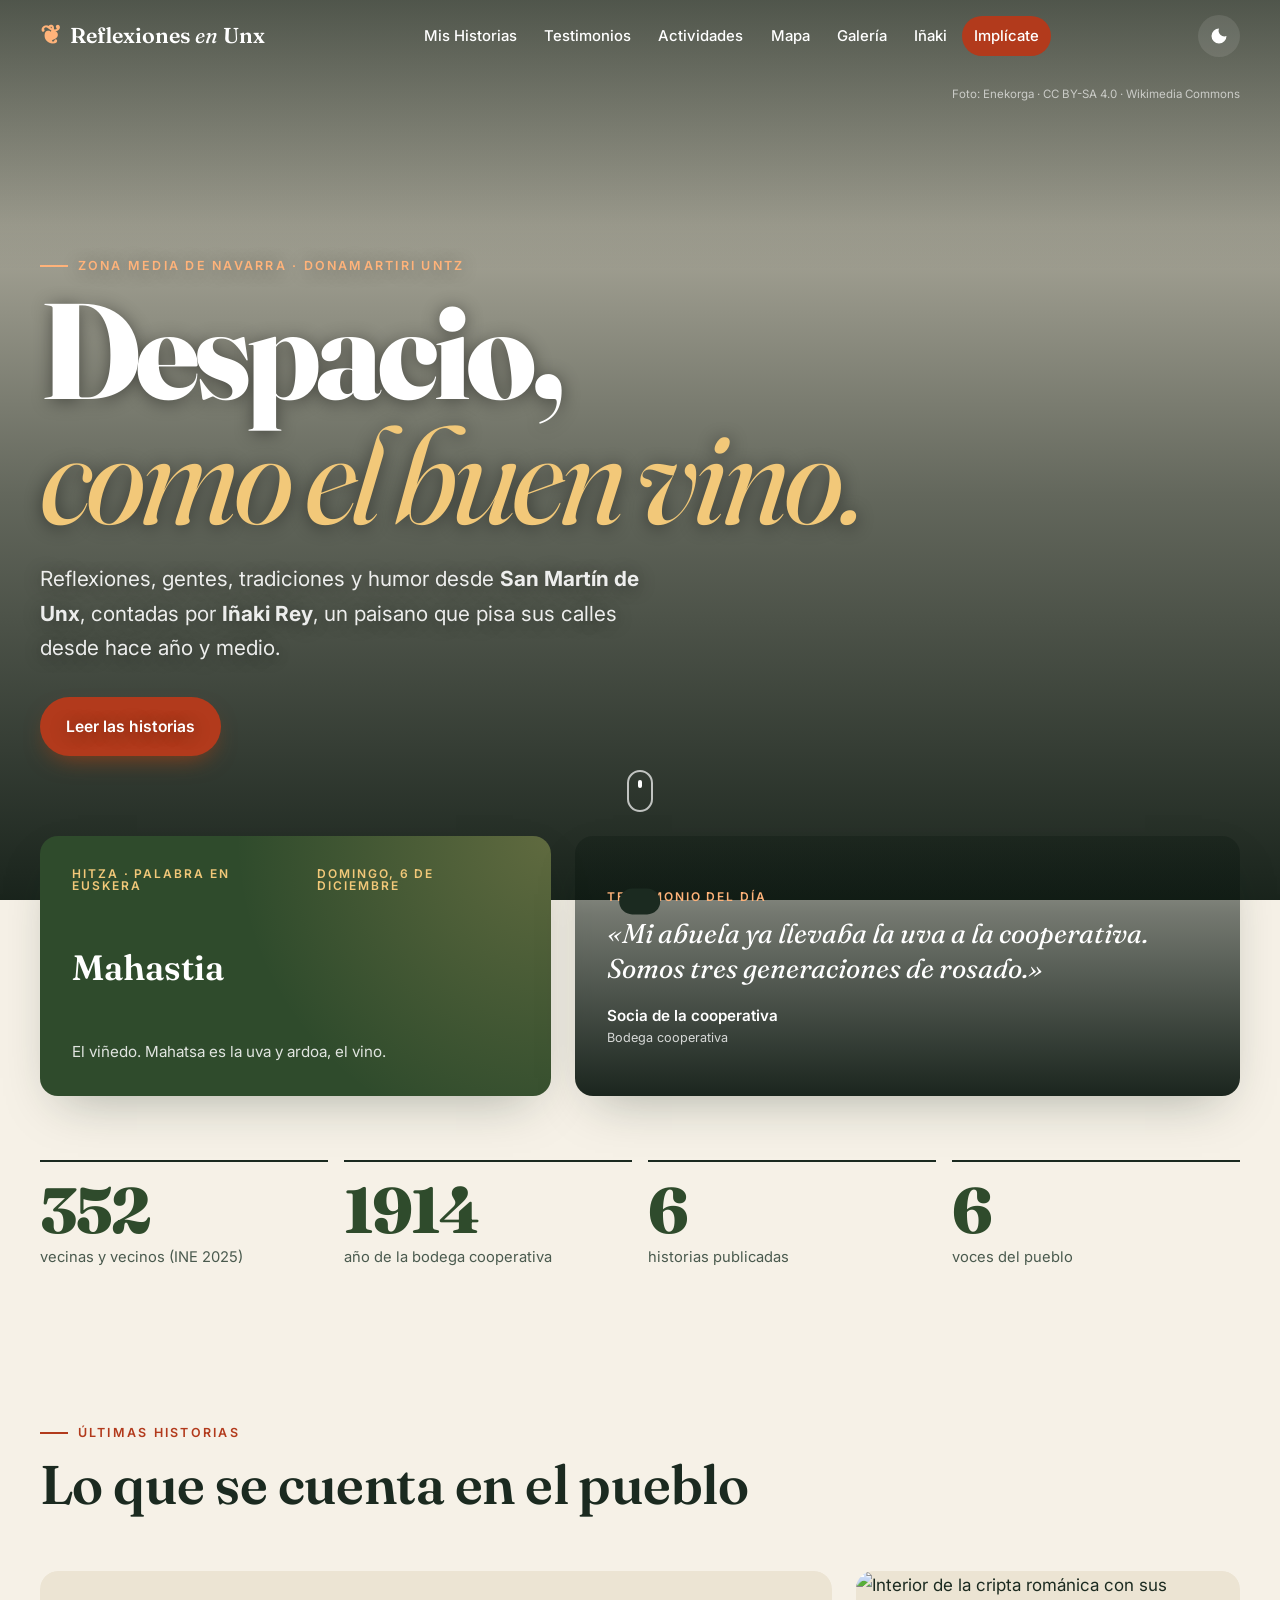
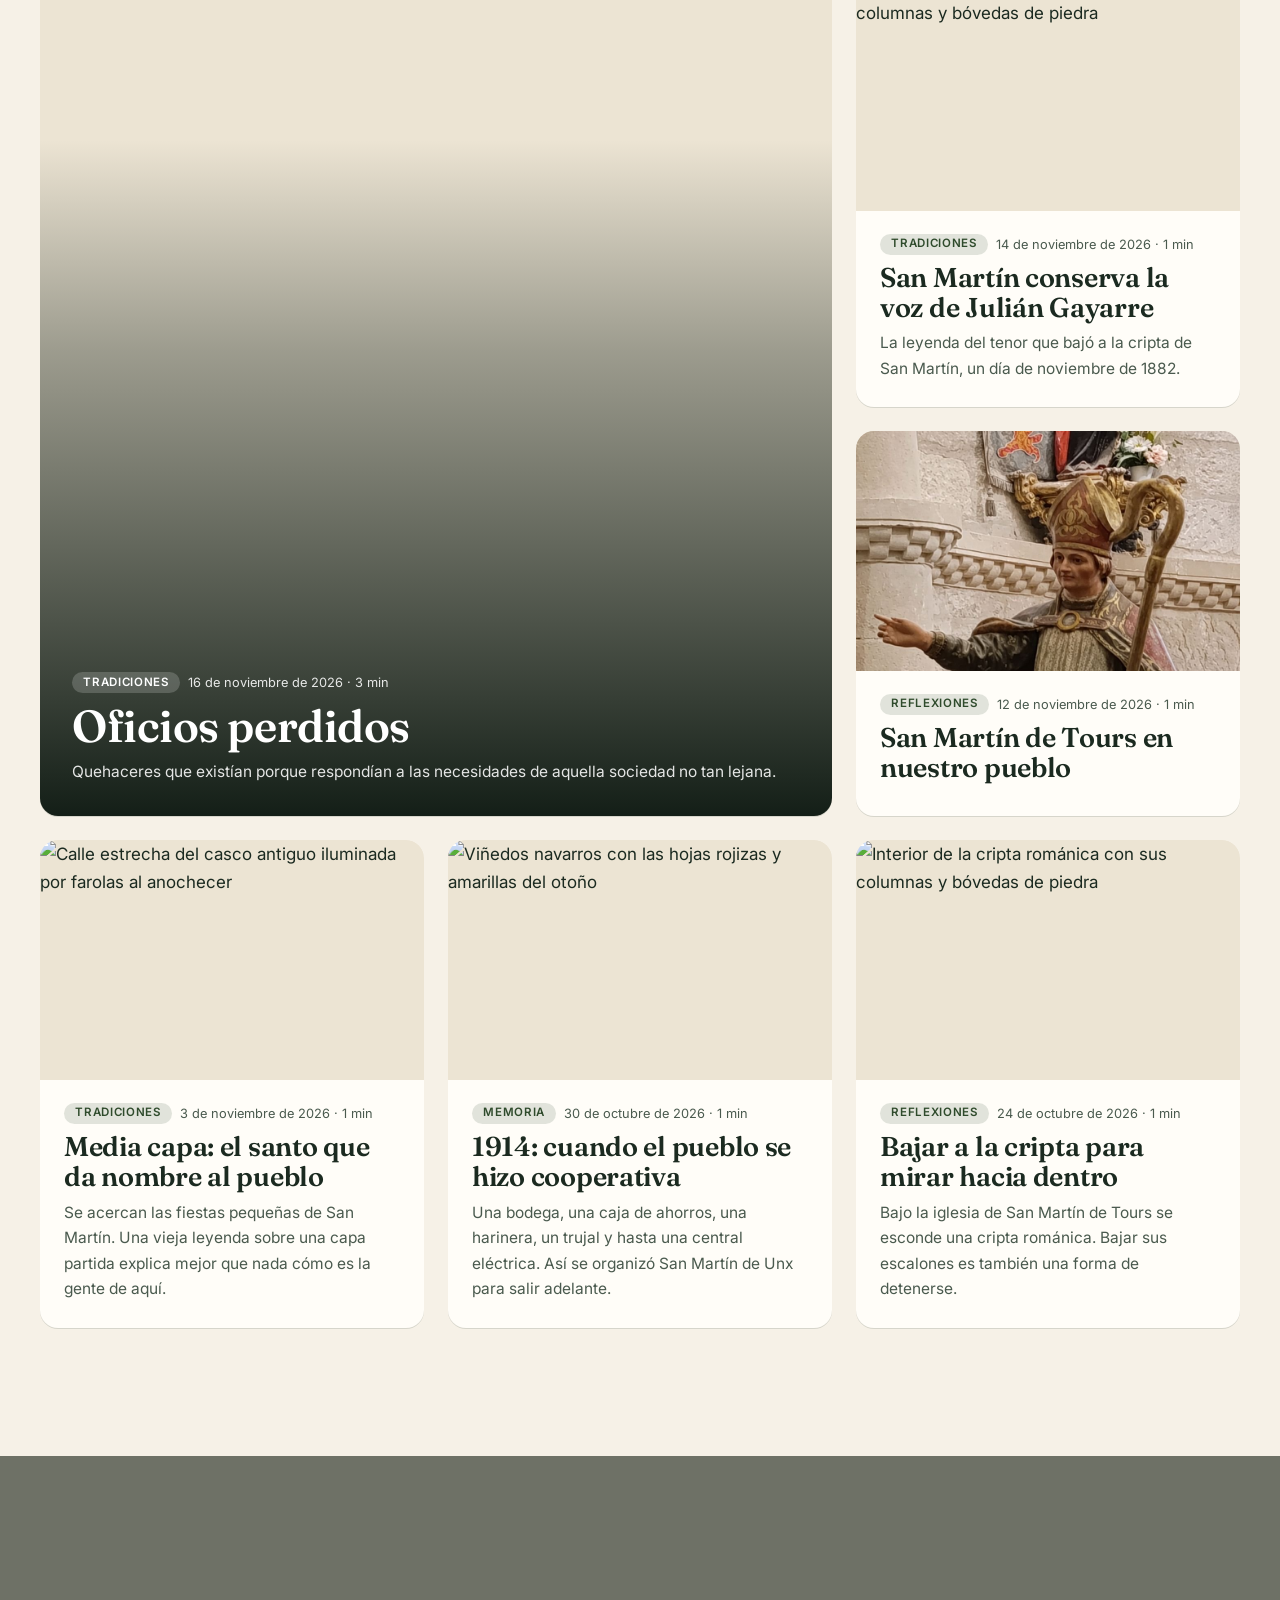
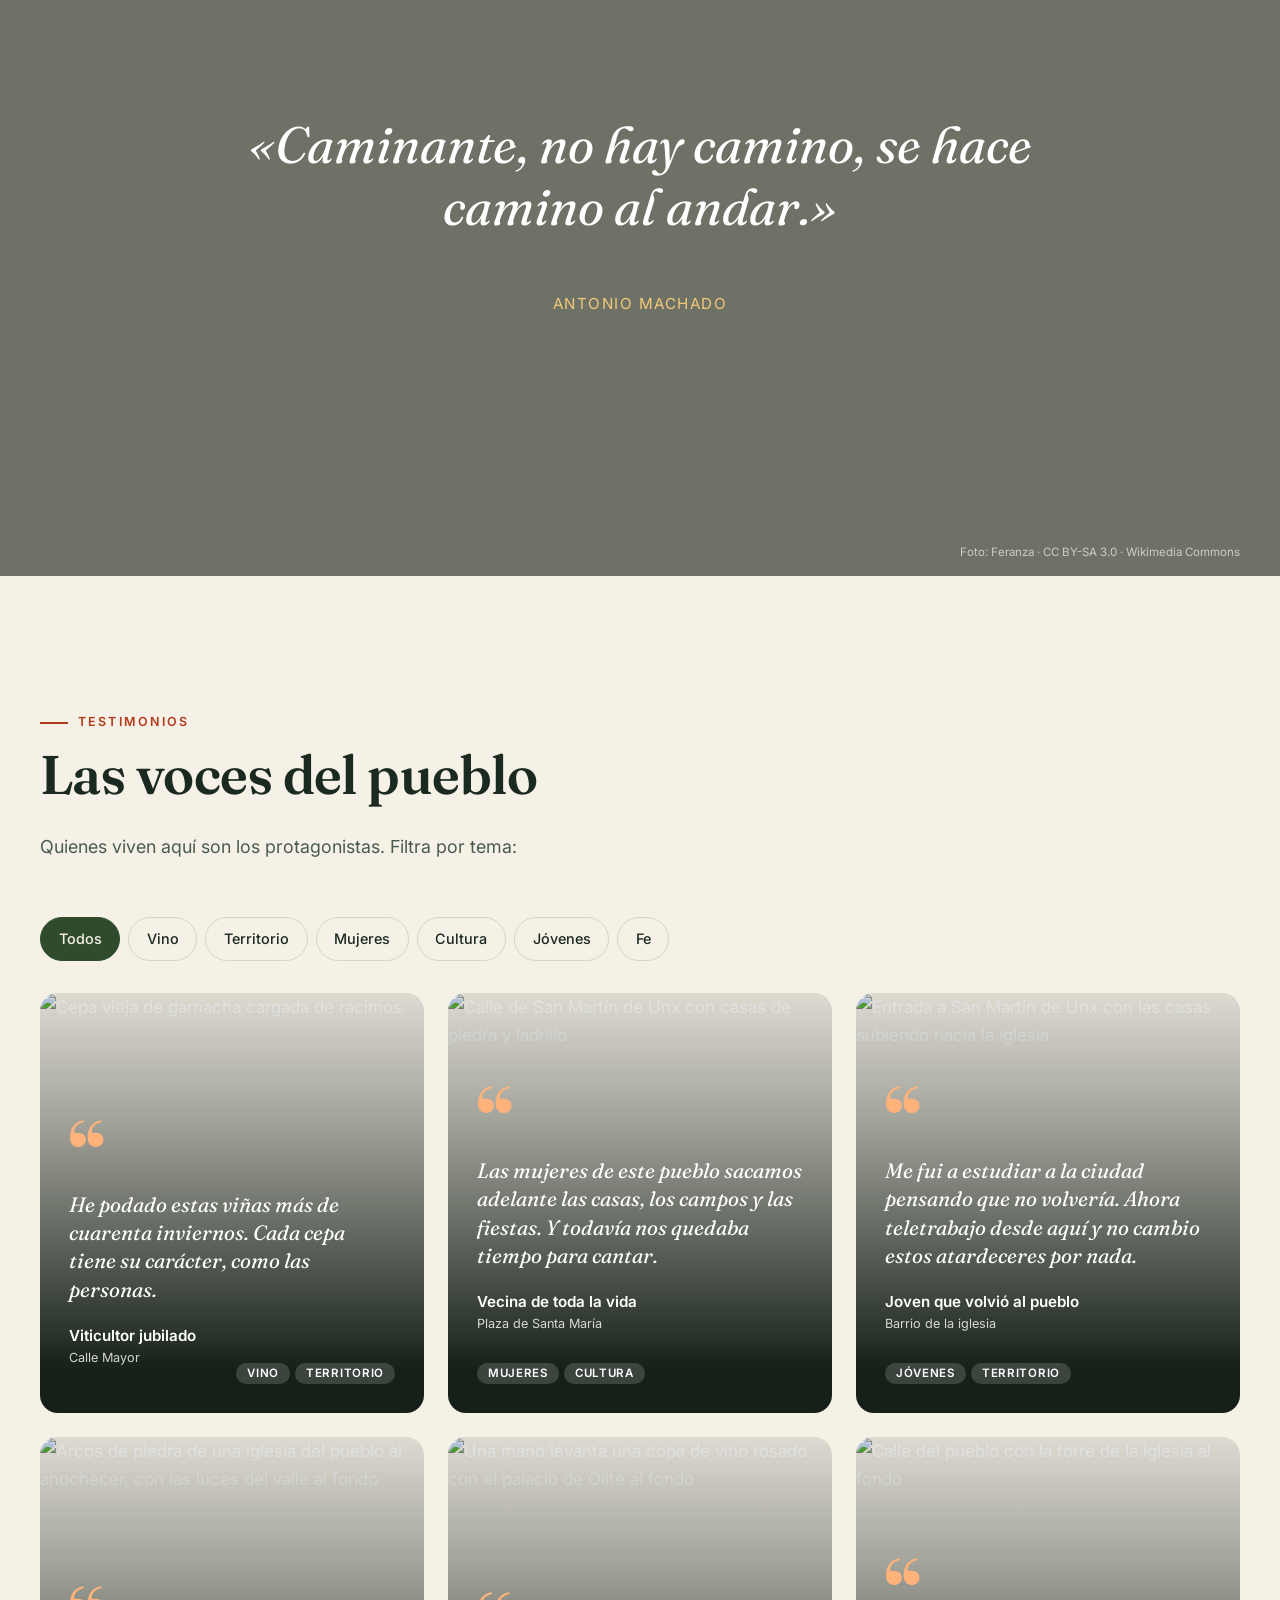
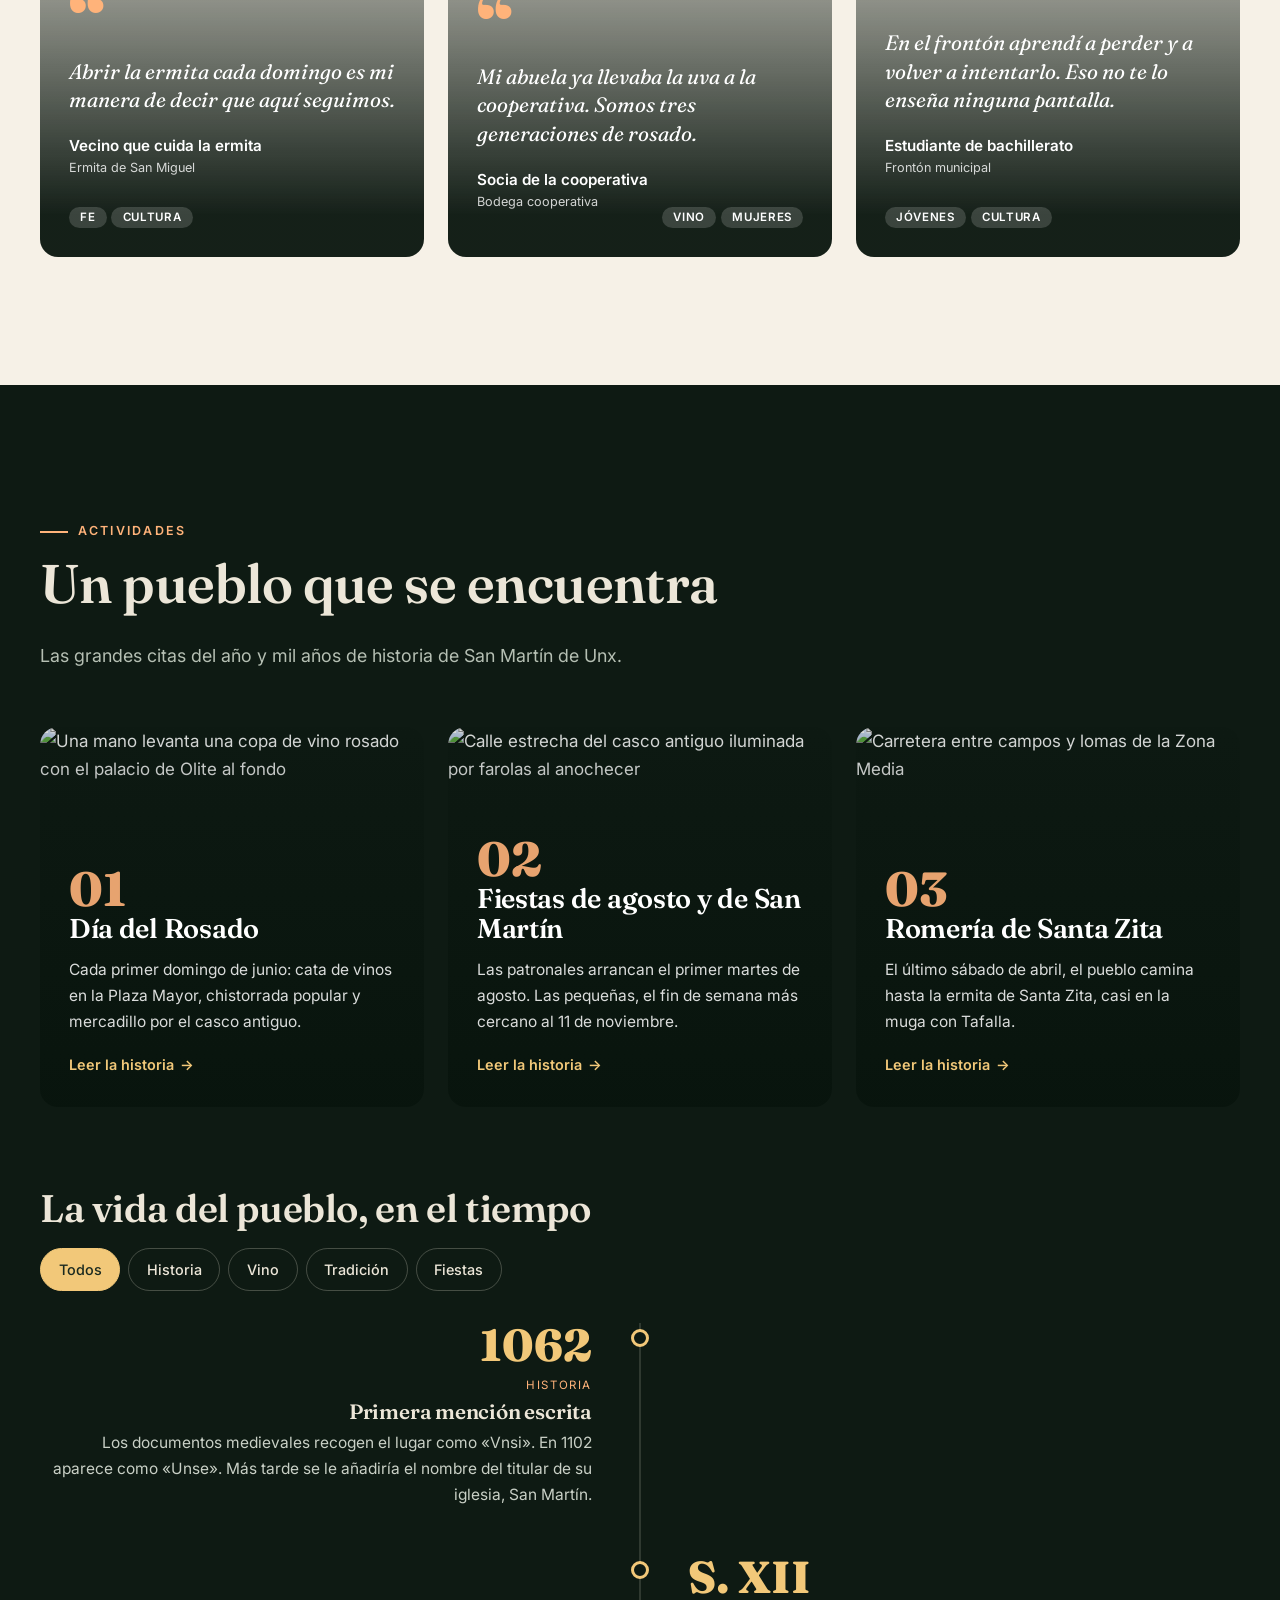
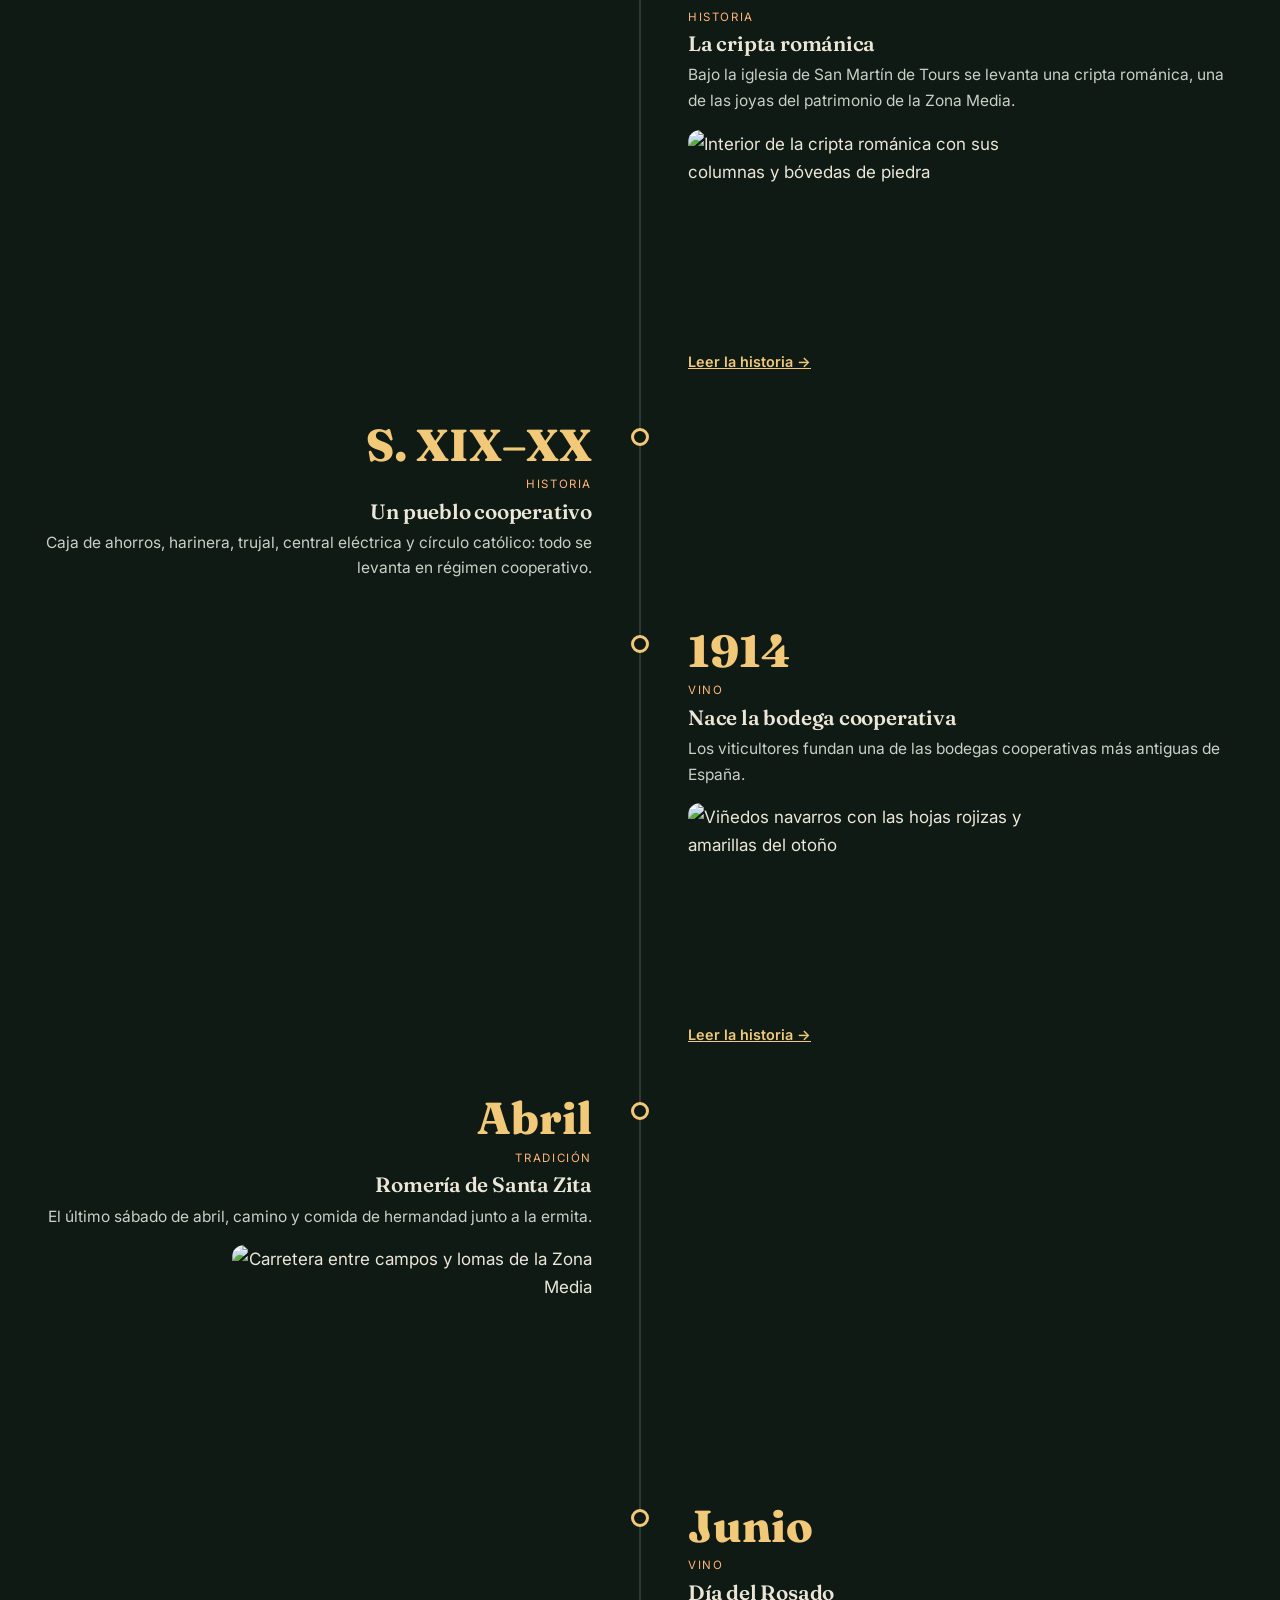
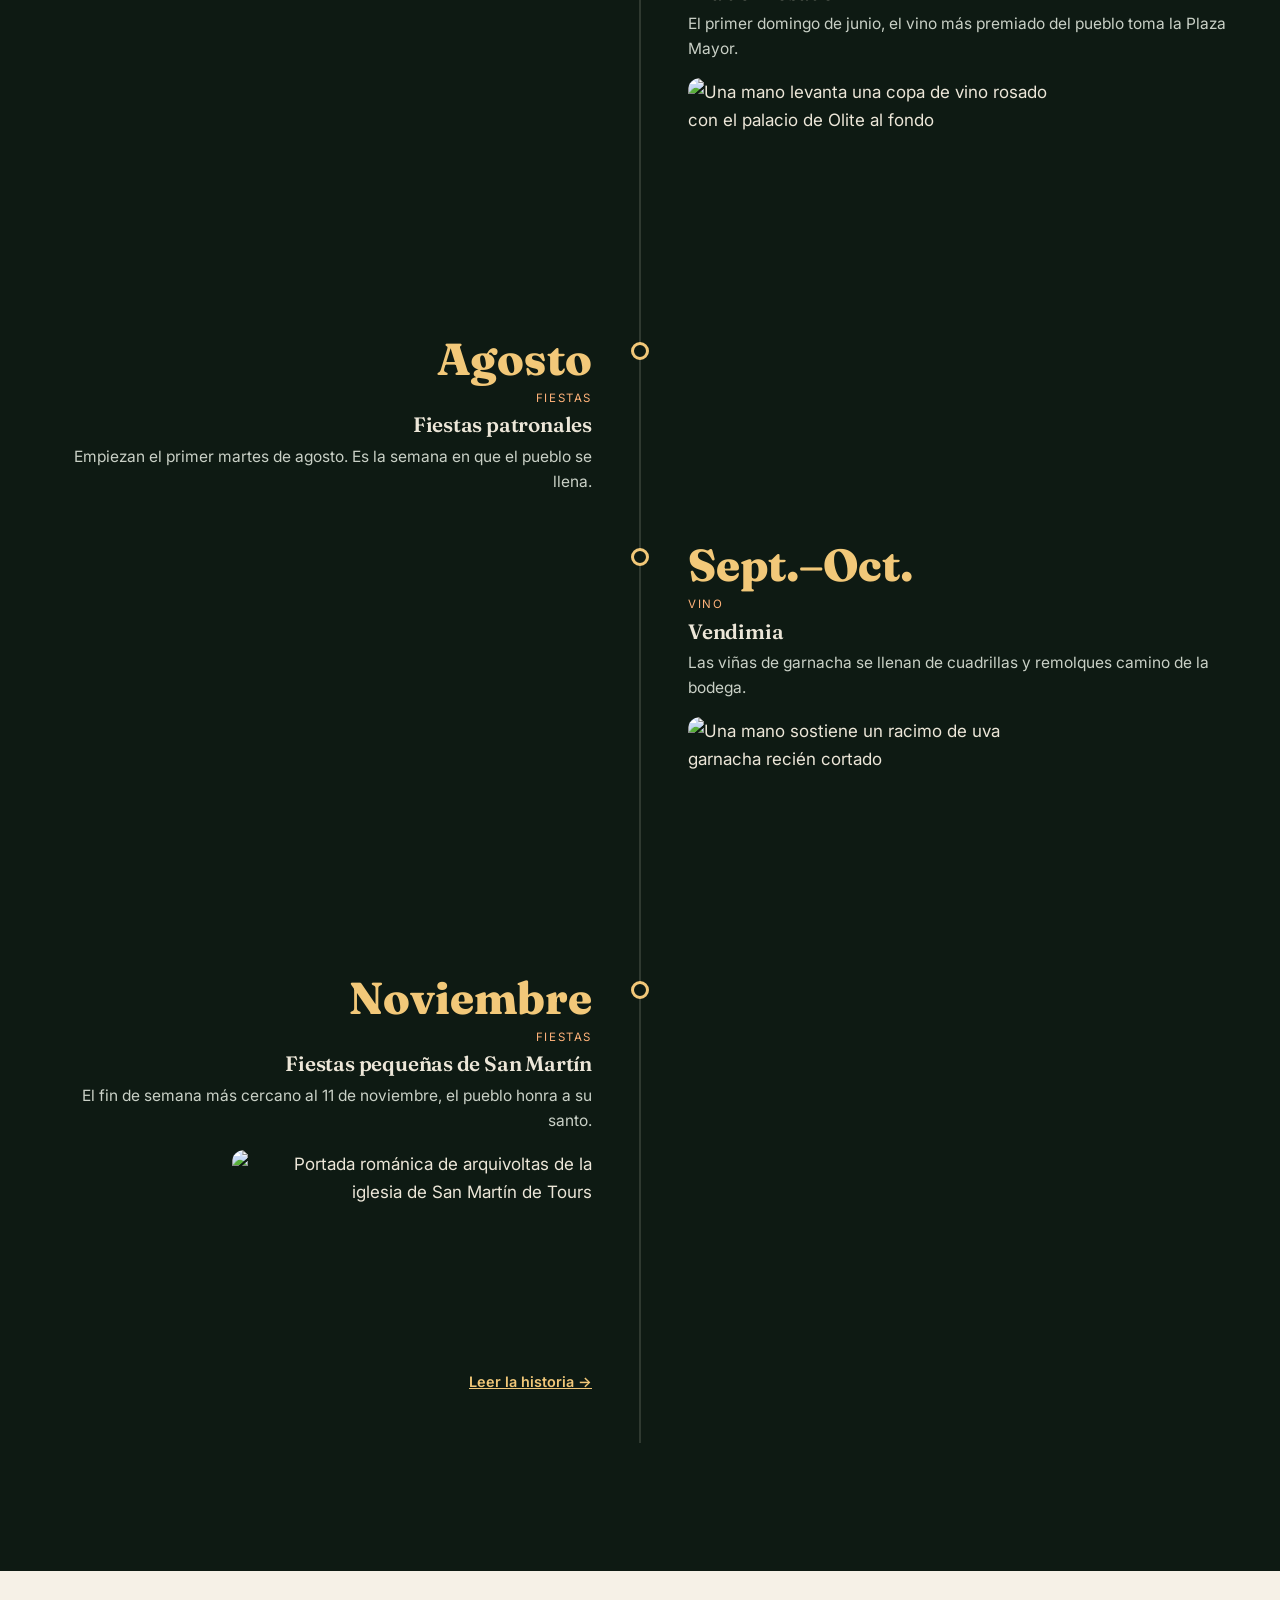
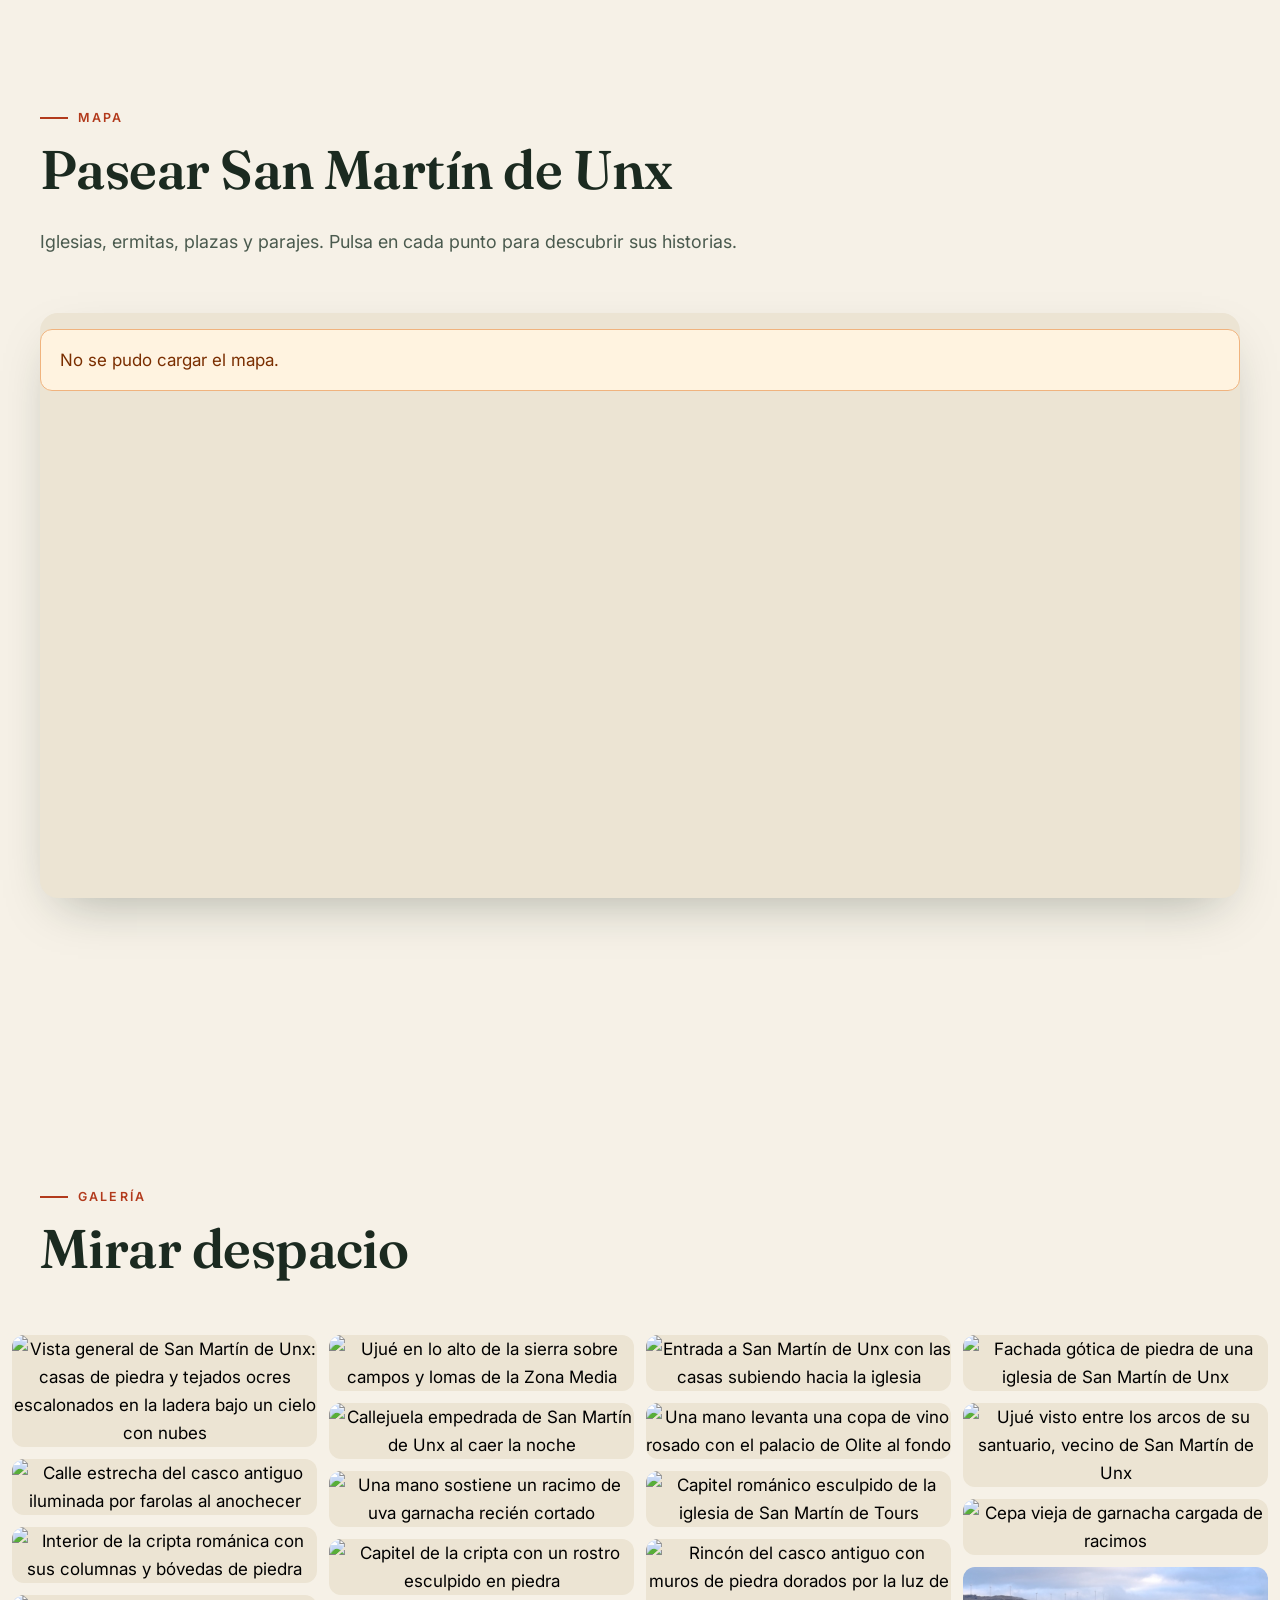
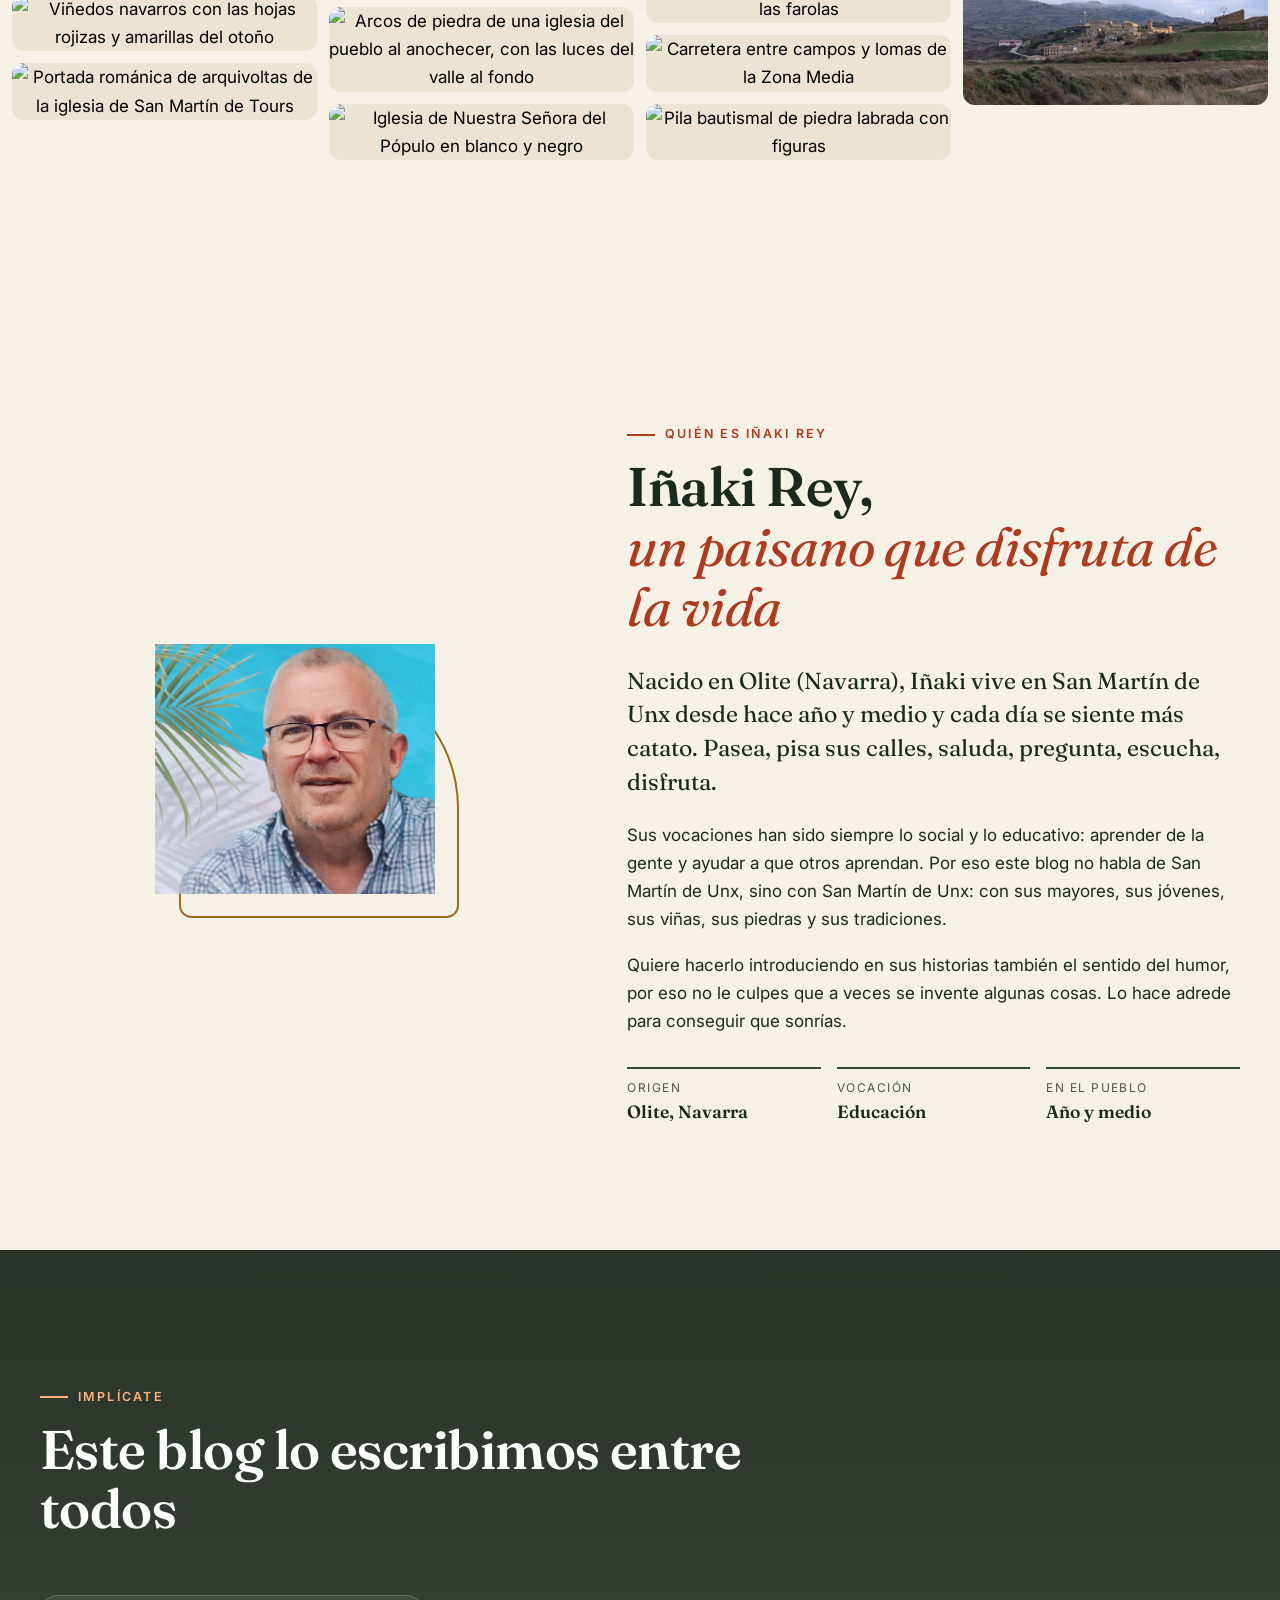
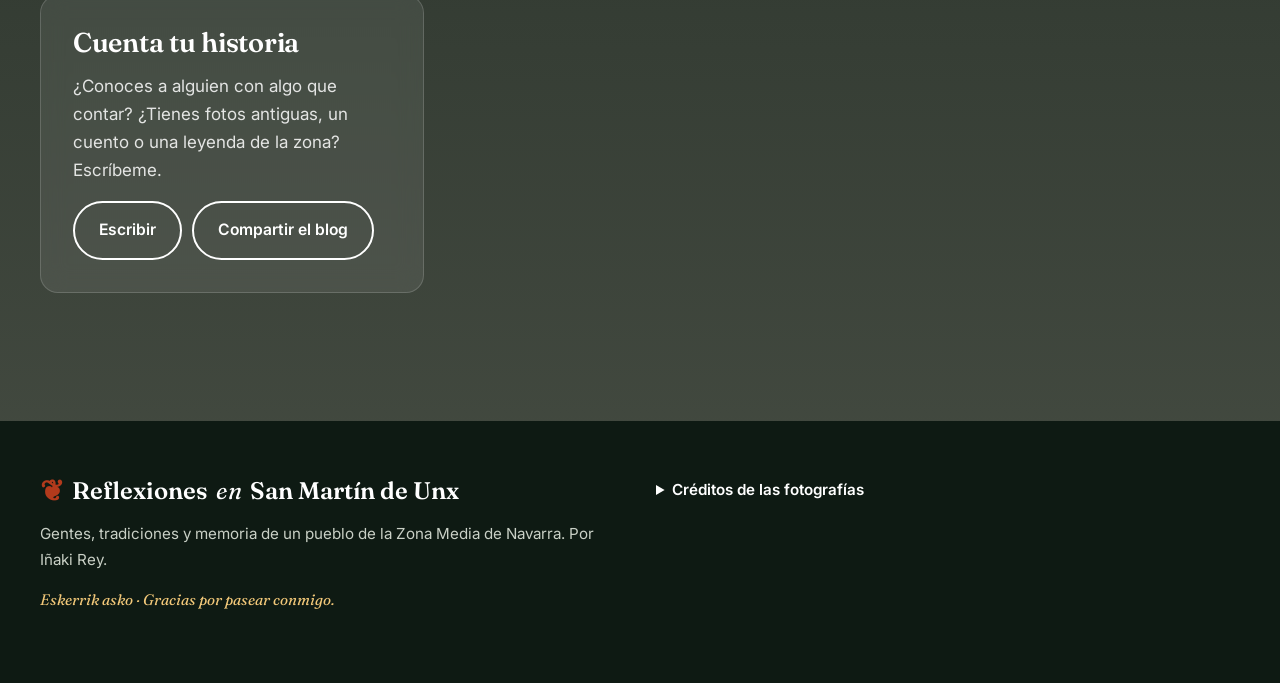
==== commit ec53cc30: "Actualizar foto de Iñaki" ====
--- a/index.html
+++ b/index.html
@@ -177,11 +177,8 @@
     <!-- ============ QUIÉN ES IÑAKI ============ -->
     <section class="seccion autor" id="inaki" aria-labelledby="inaki-titulo">
       <div class="contenedor autor__rejilla">
-        <figure class="autor__foto revelar">
-          <!-- FOTO PROPIA: retrato de Iñaki Rey paseando por el pueblo.
-               Sube la foto a img/inaki.jpg y en data/imagenes.json añade a "inaki-provisional": "local": "img/inaki.jpg" -->
-          <div data-img="inaki-provisional"></div>
-          <figcaption data-credito="inaki-provisional"></figcaption>
+        <figure class="autor__foto revelar" style="width: 100%; max-width: 280px; justify-self: center;">
+          <img src="img/1-image-59c51fcc.jpg" alt="Retrato de Iñaki Rey" style="display: block; width: 100%; height: auto; aspect-ratio: auto; object-fit: contain;">
         </figure>
         <div class="autor__texto revelar">
           <p class="antetitulo">Quién es Iñaki Rey</p>
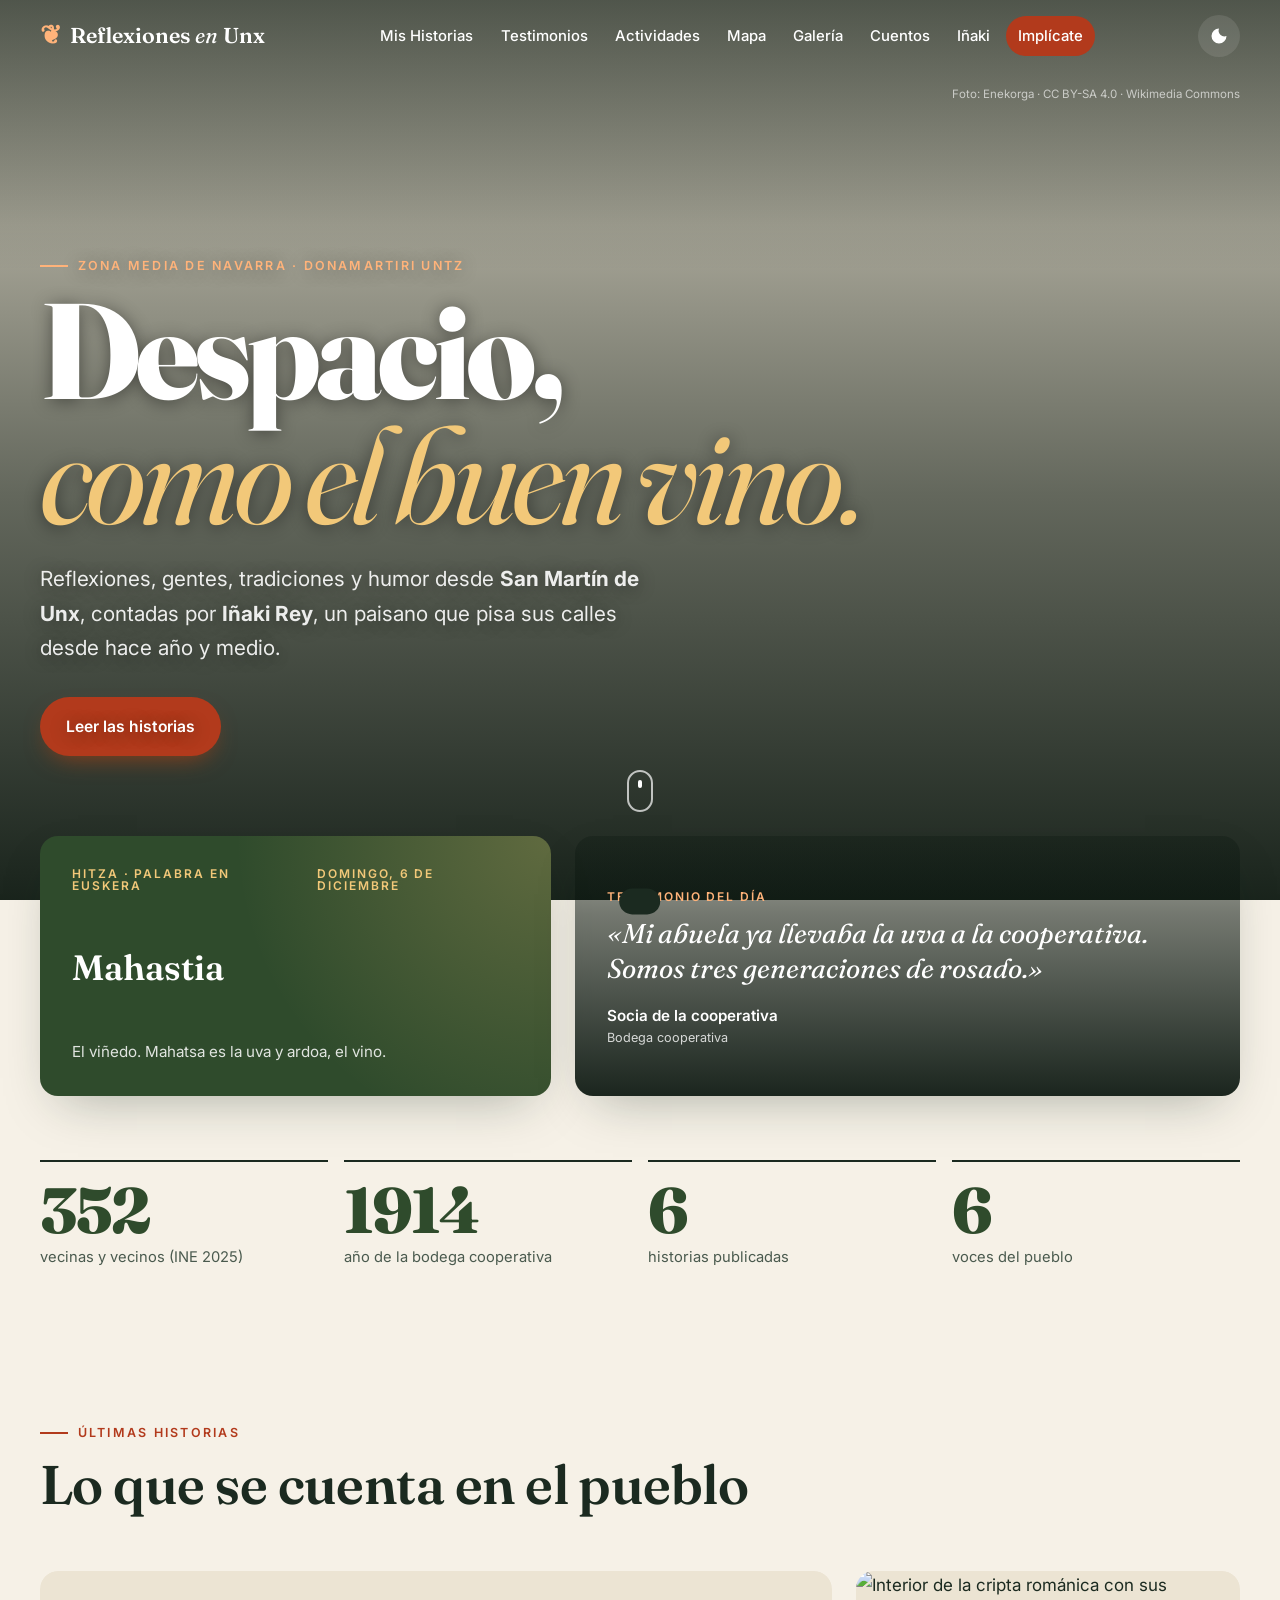
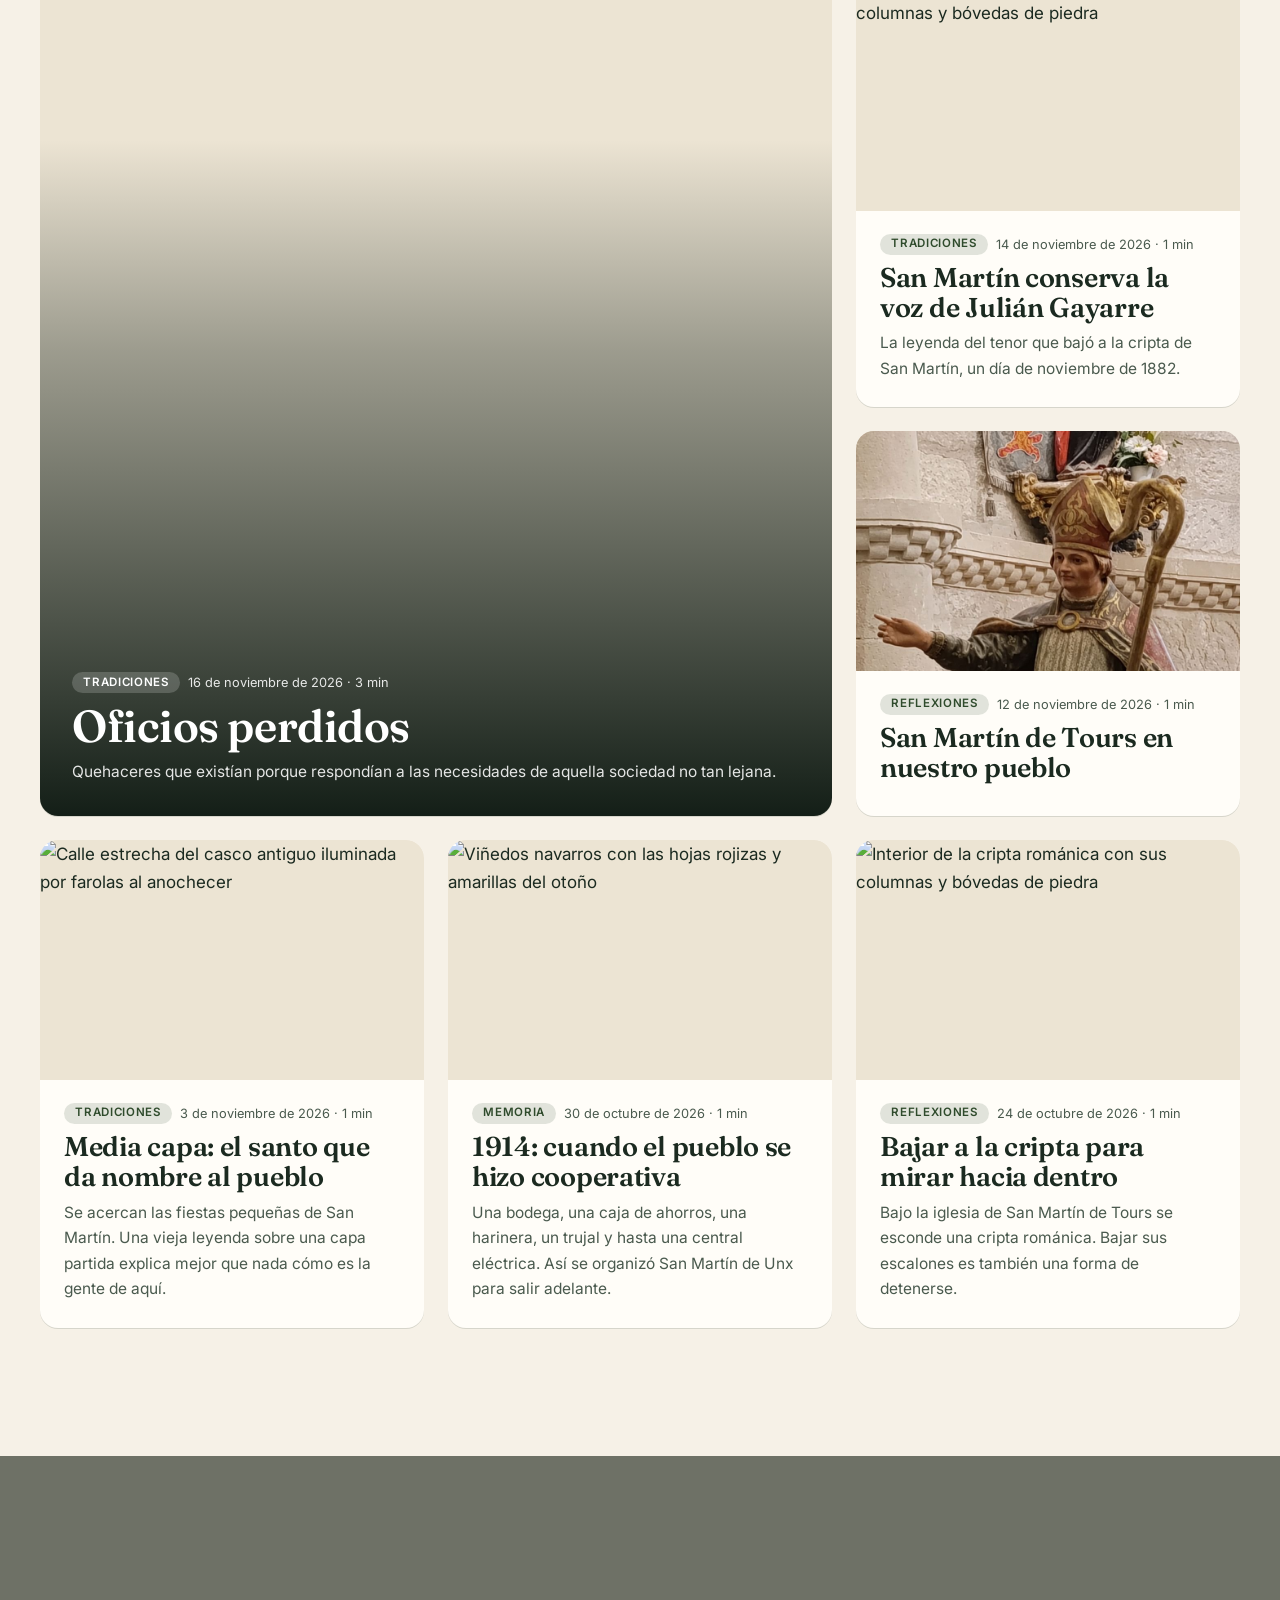
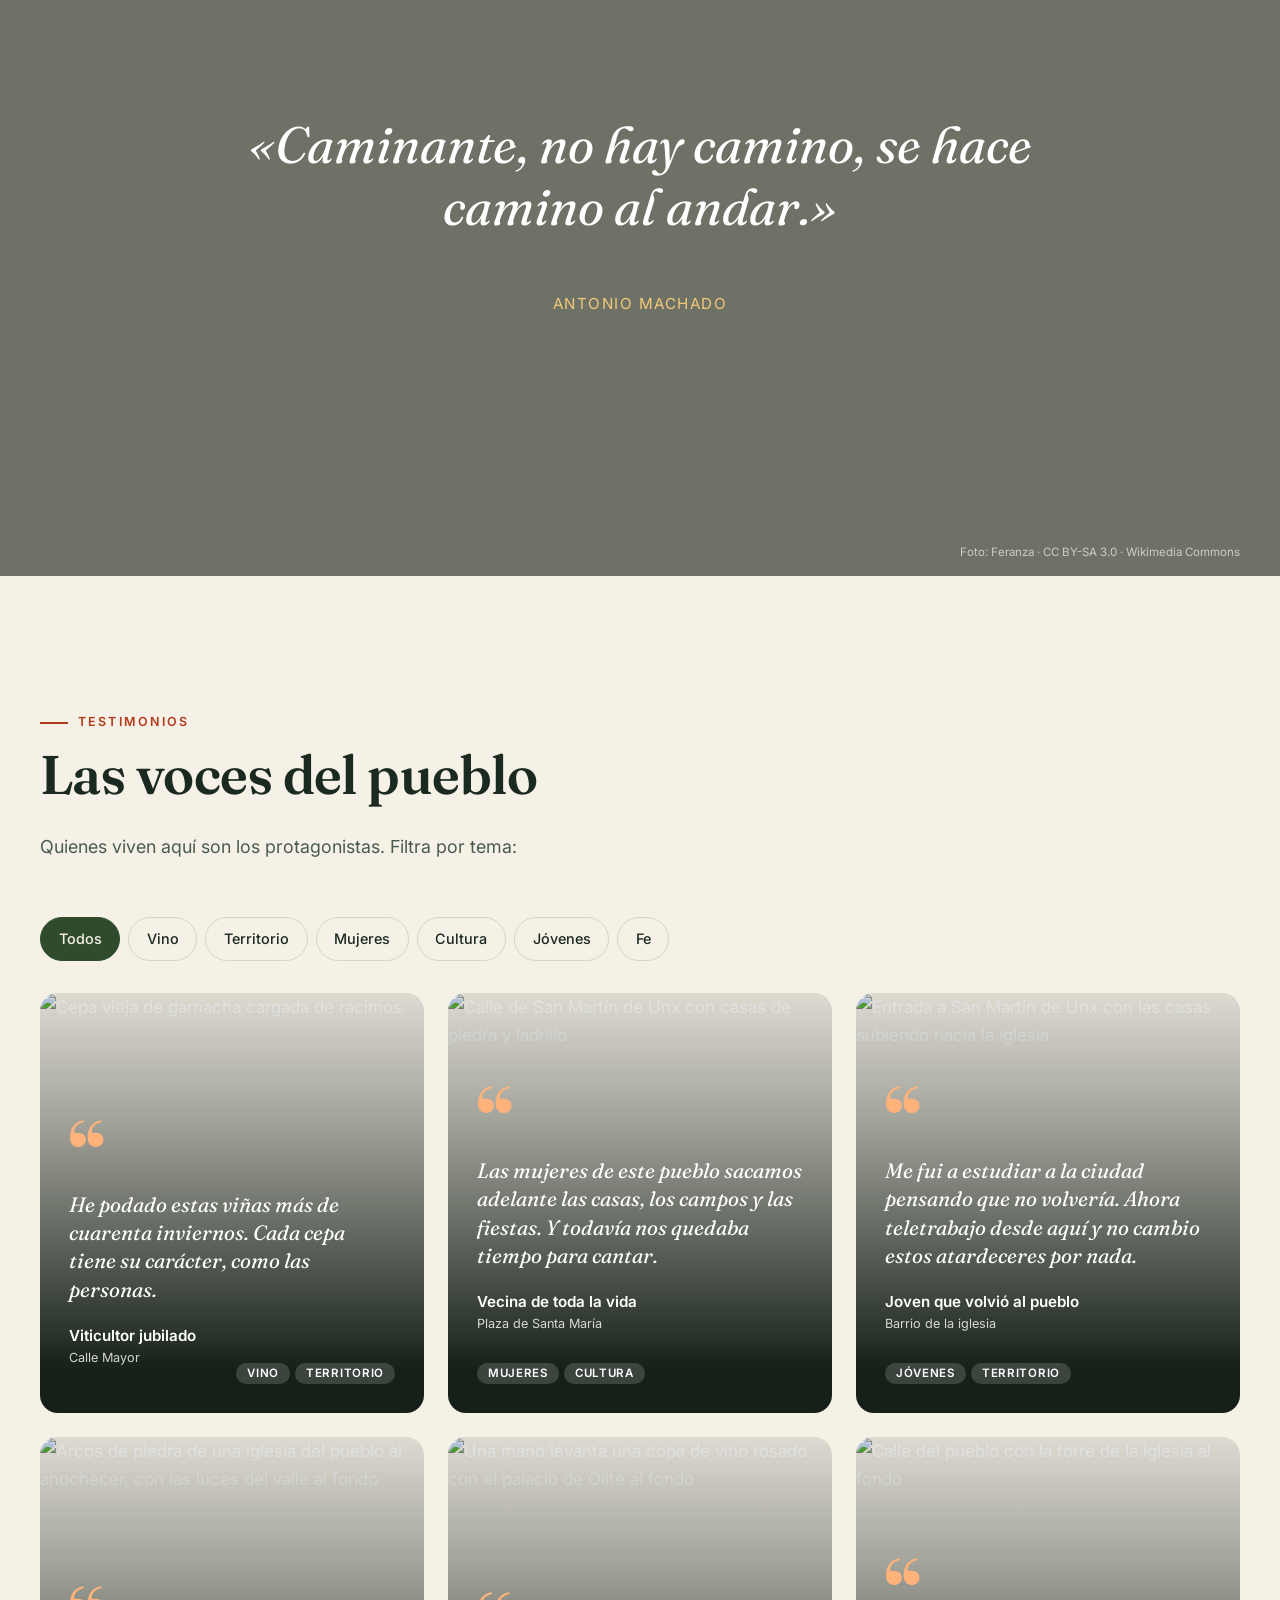
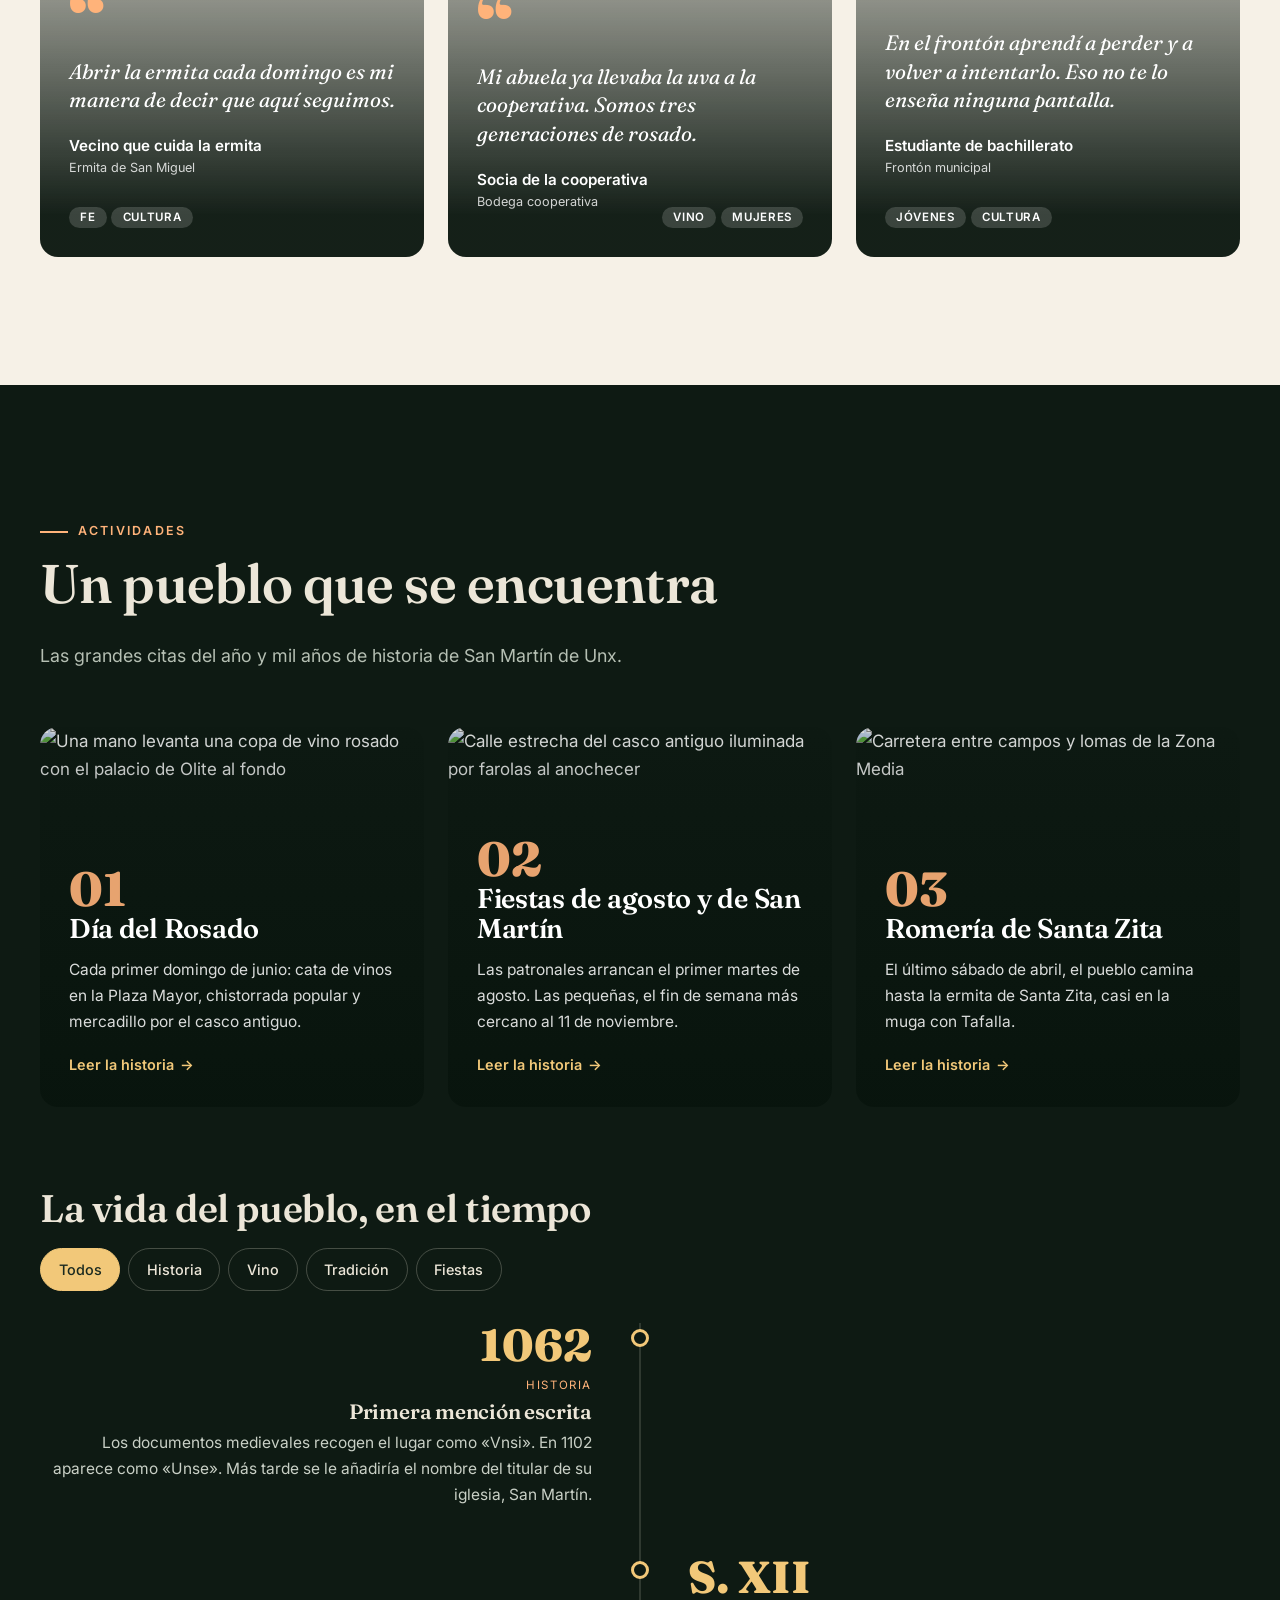
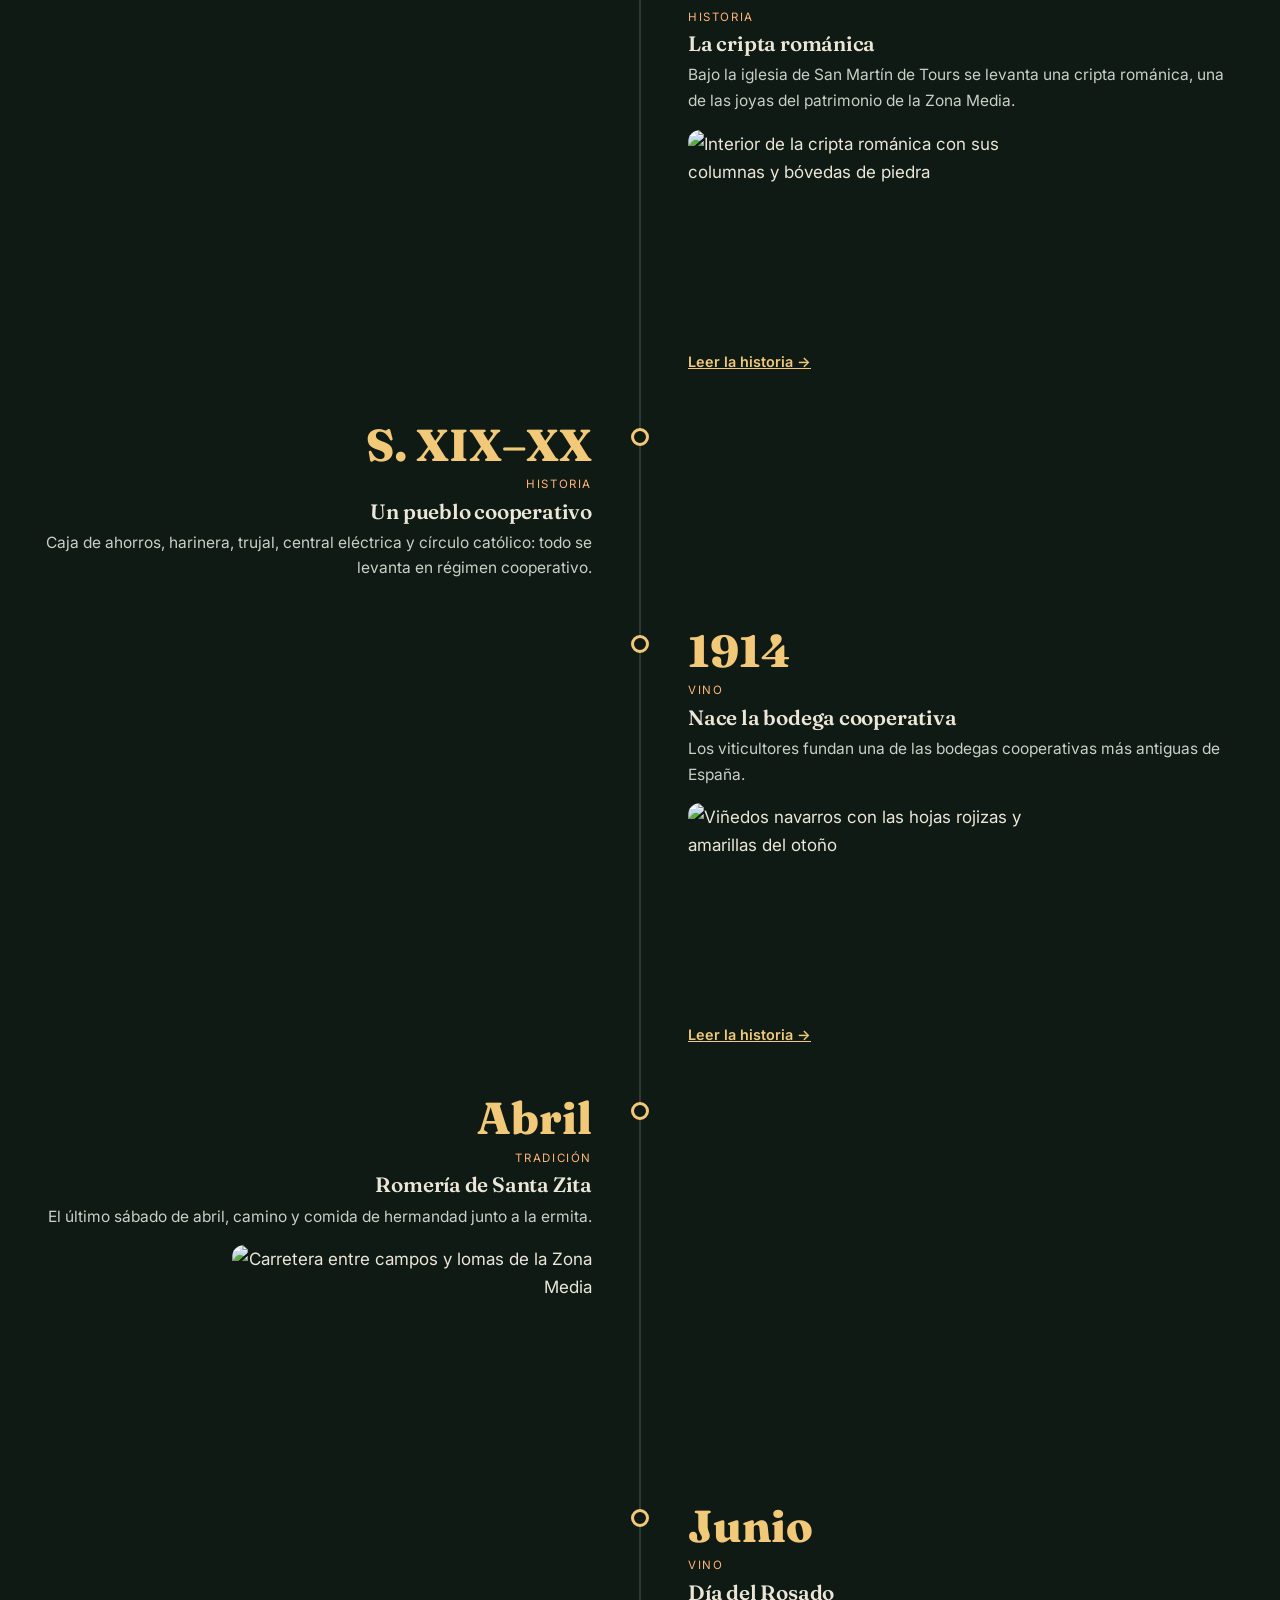
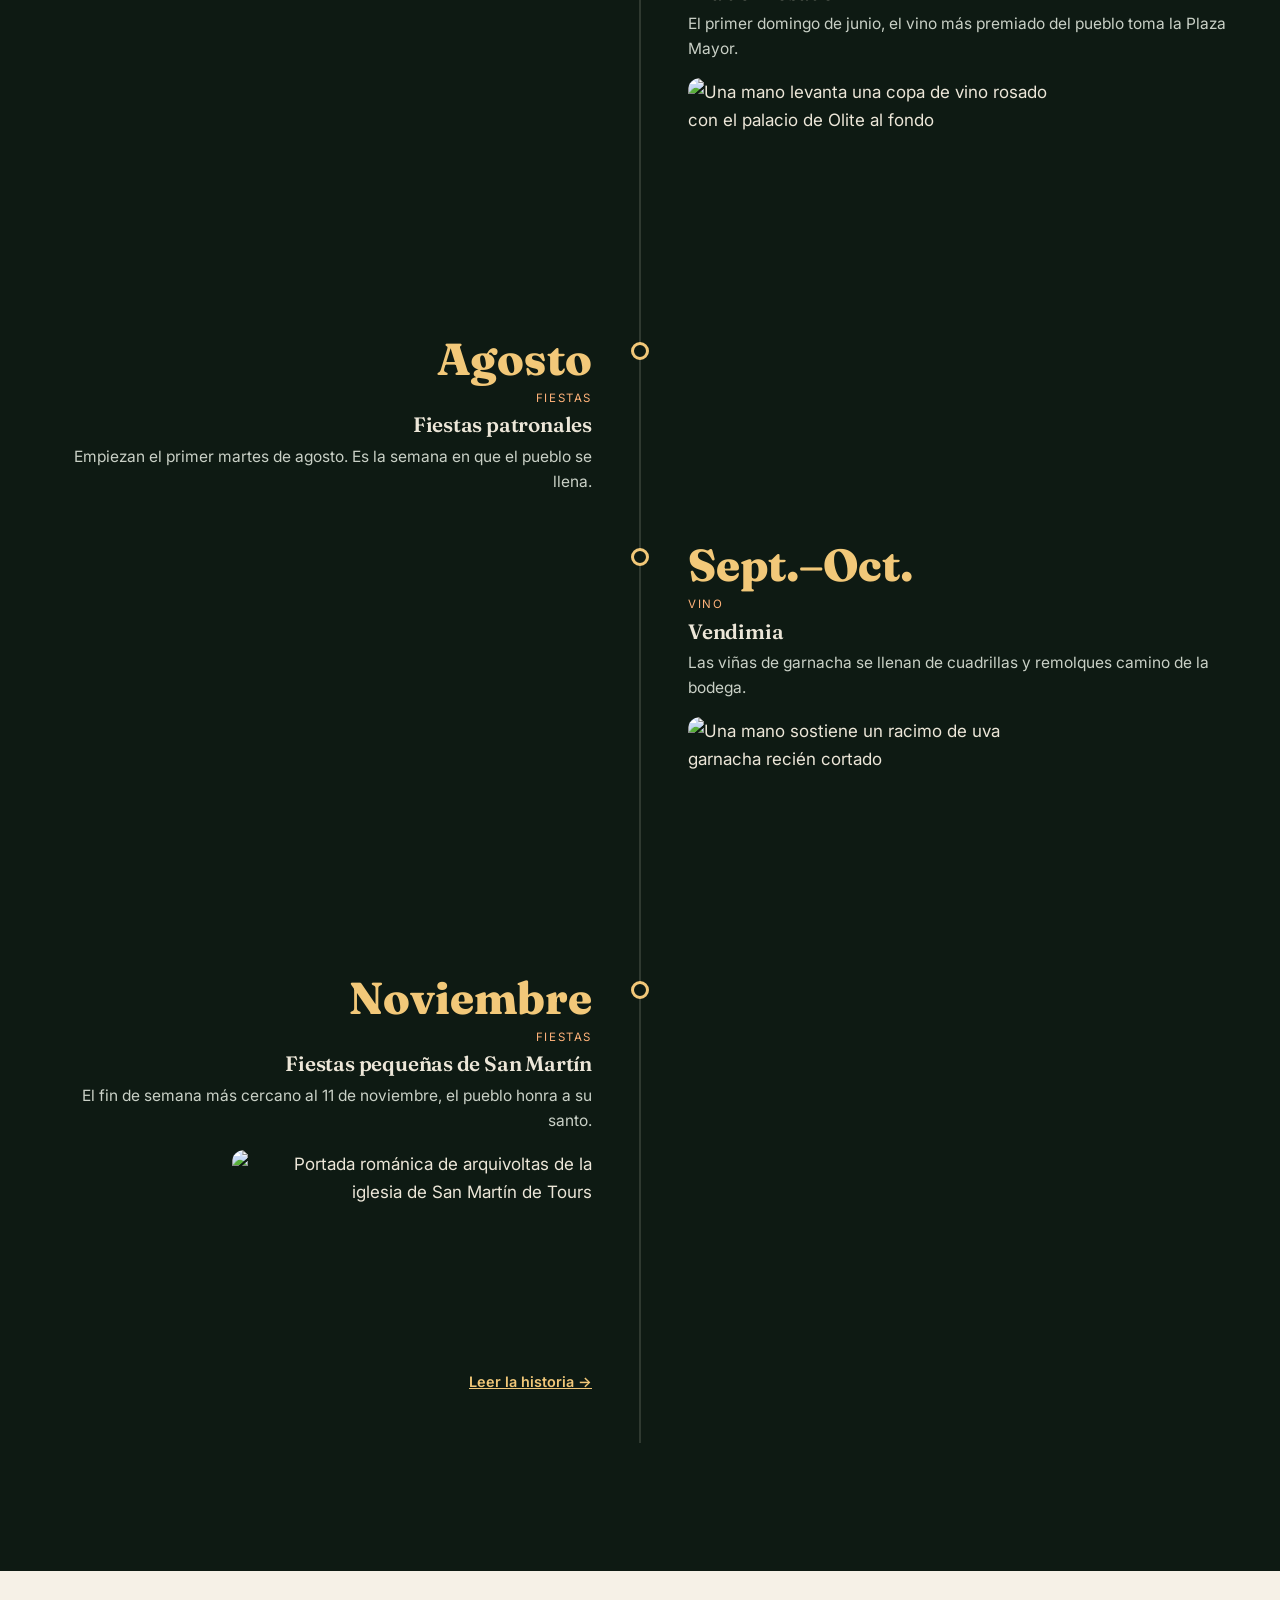
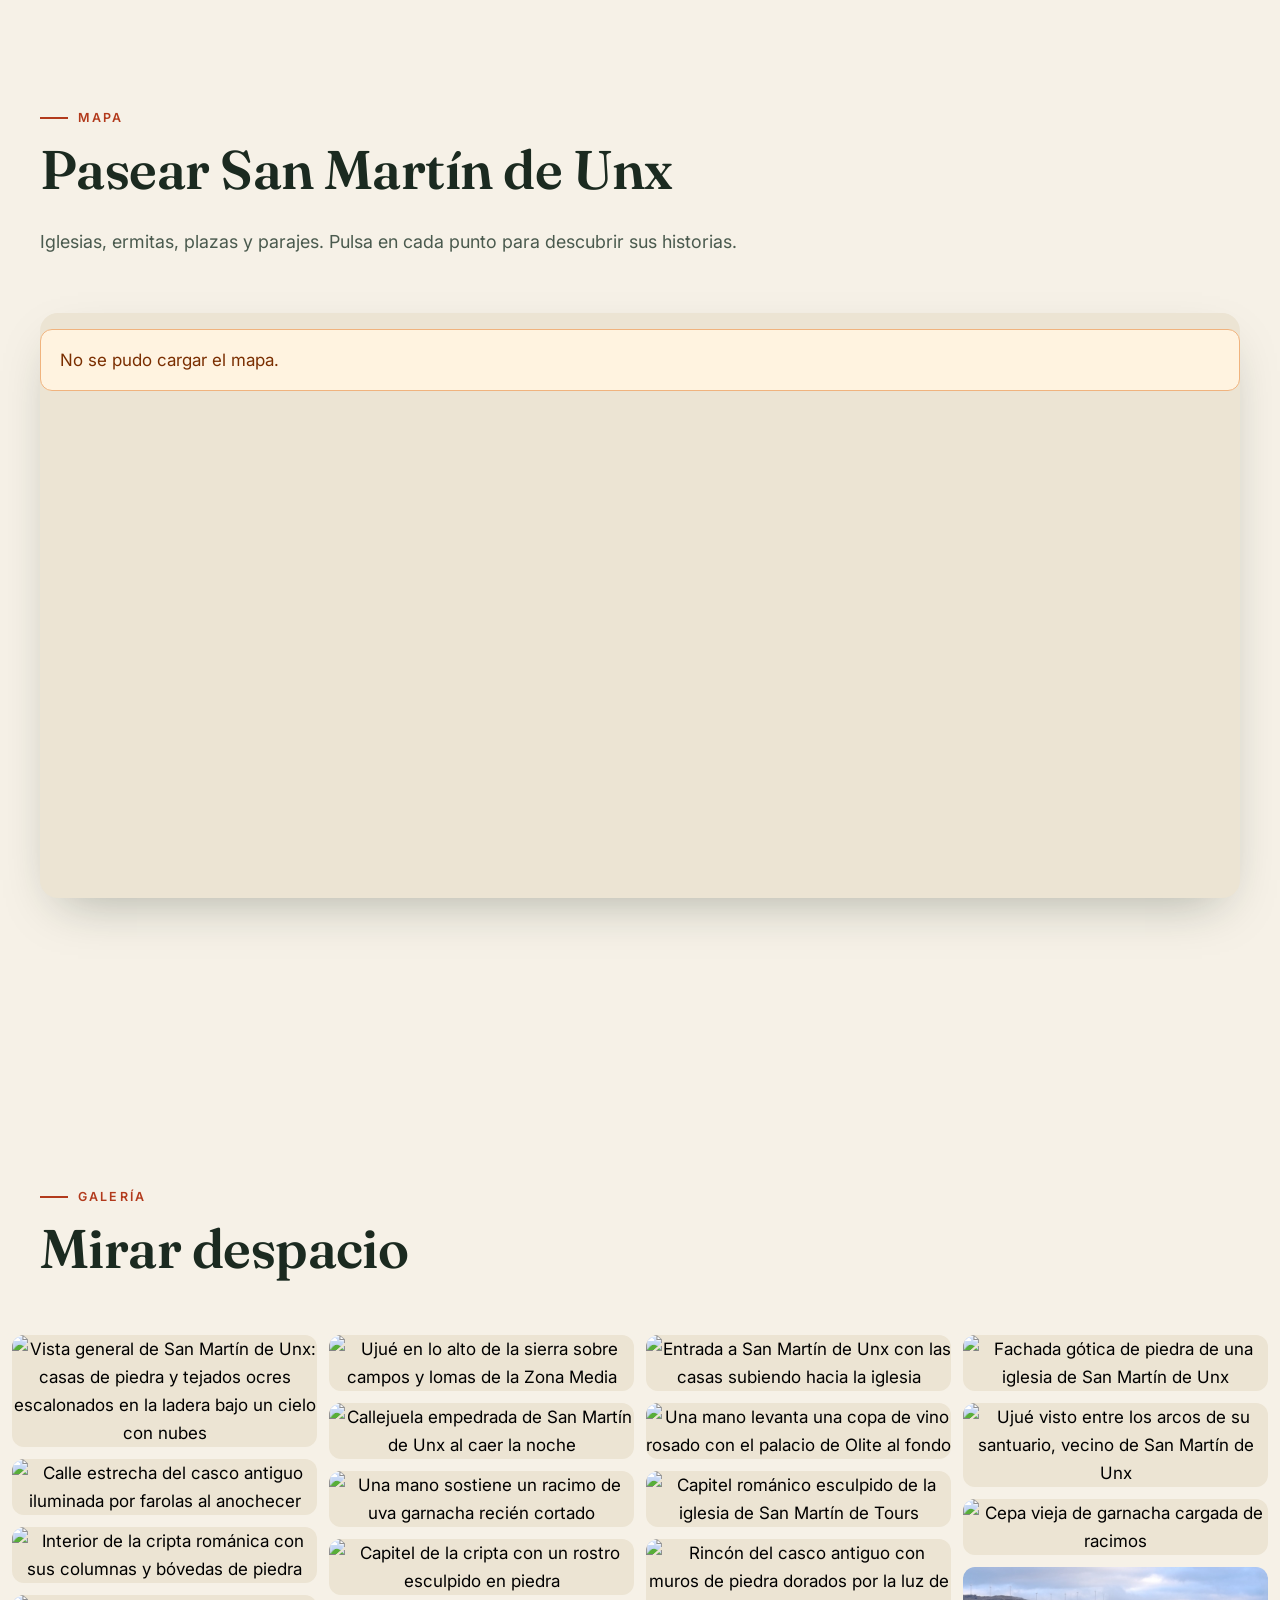
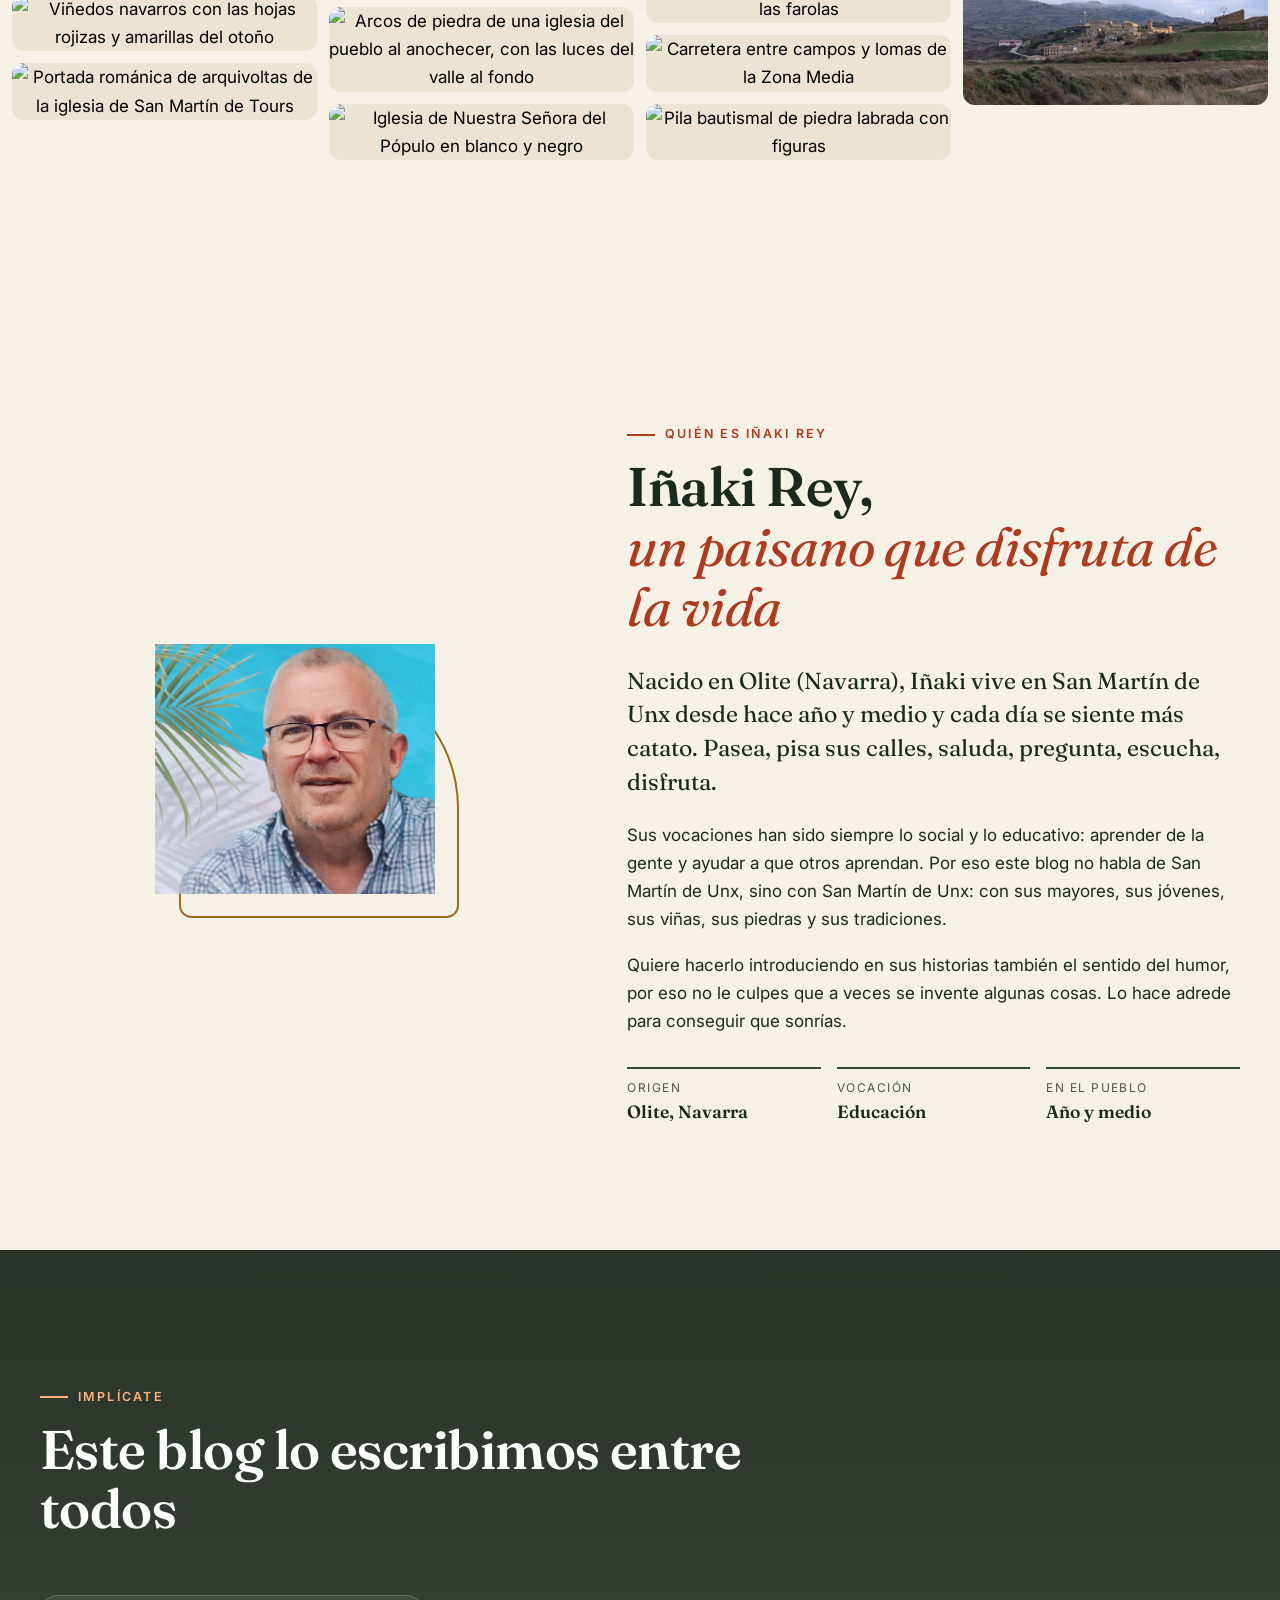
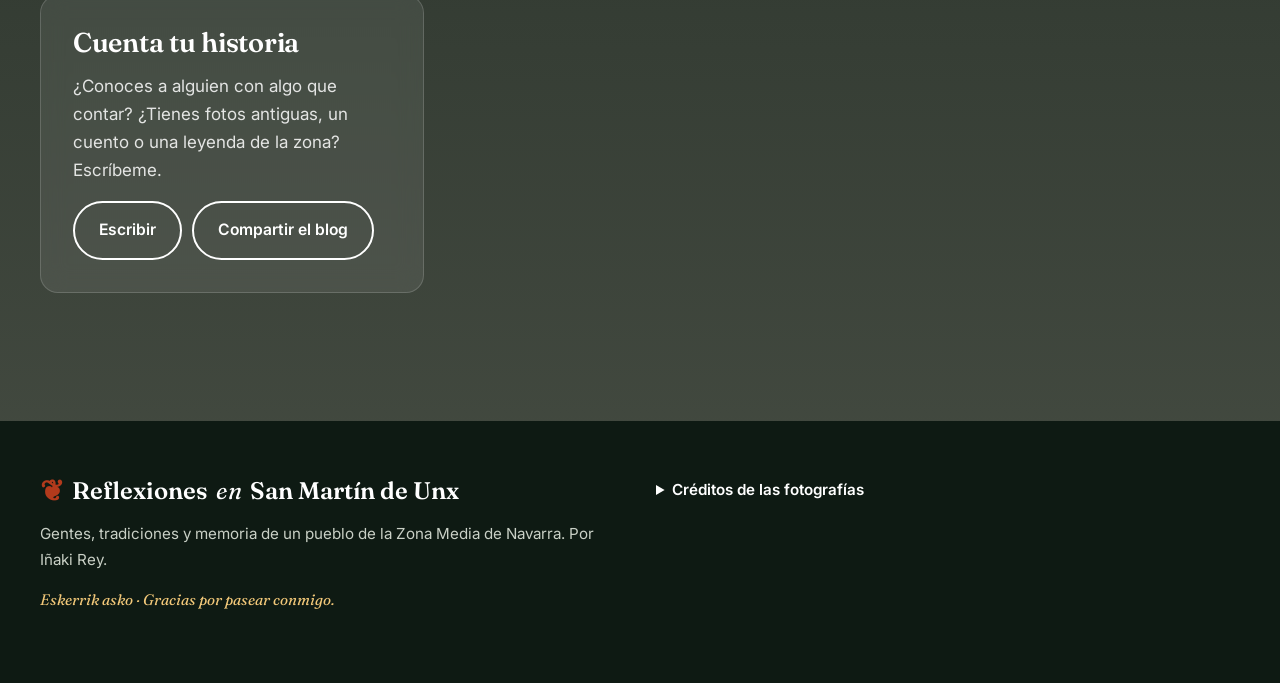
==== commit 935afddc: "Add link to Cuentos in navigation menu" ====
--- a/index.html
+++ b/index.html
@@ -38,6 +38,7 @@
       <a href="#mapa">Mapa</a>
       <a href="#diario" data-requiere="diario" hidden>Diario</a>
       <a href="#galeria">Galería</a>
+      <a href="https://xn--lecturasdeiaki-0nb.online/Cuentos/index.php">Cuentos</a>
       <a href="#inaki">Iñaki</a>
       <a href="#implicate" class="menu__cta" data-requiere="implicate" hidden>Implícate</a>
     </nav>
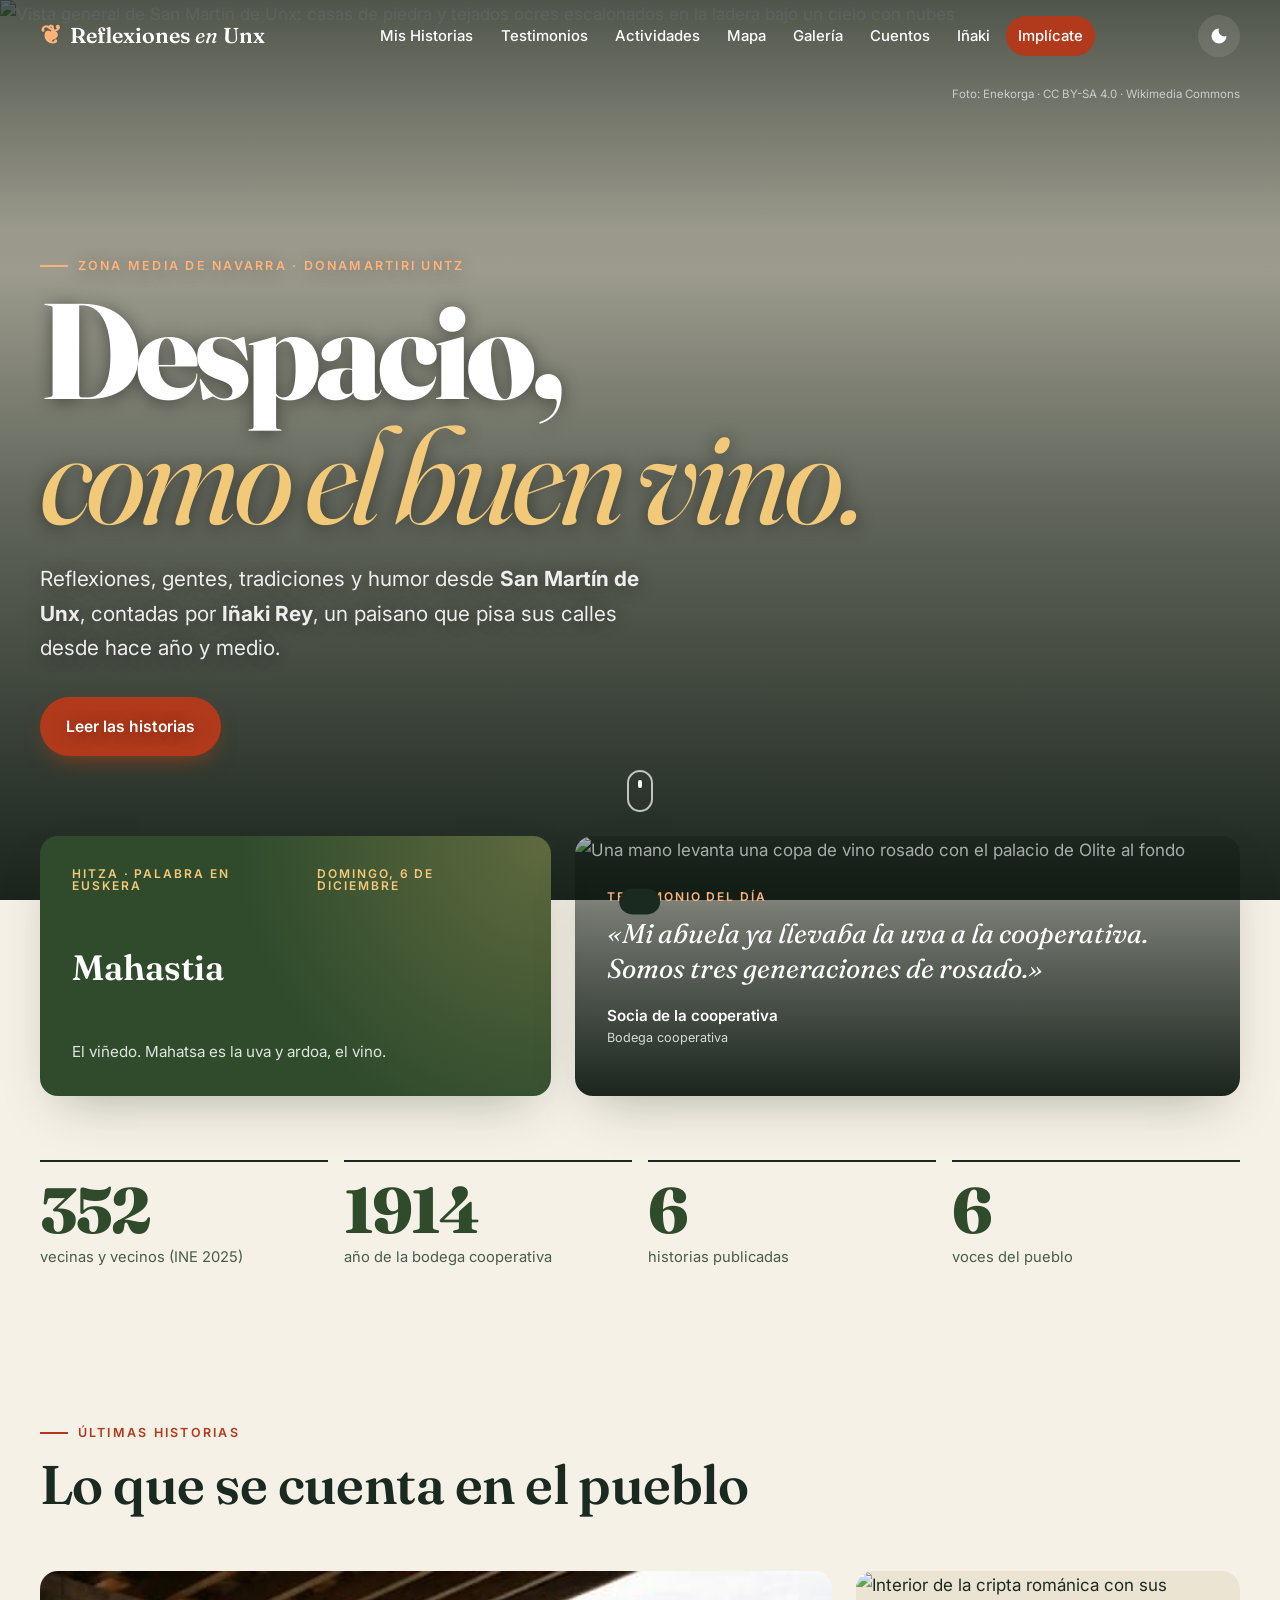
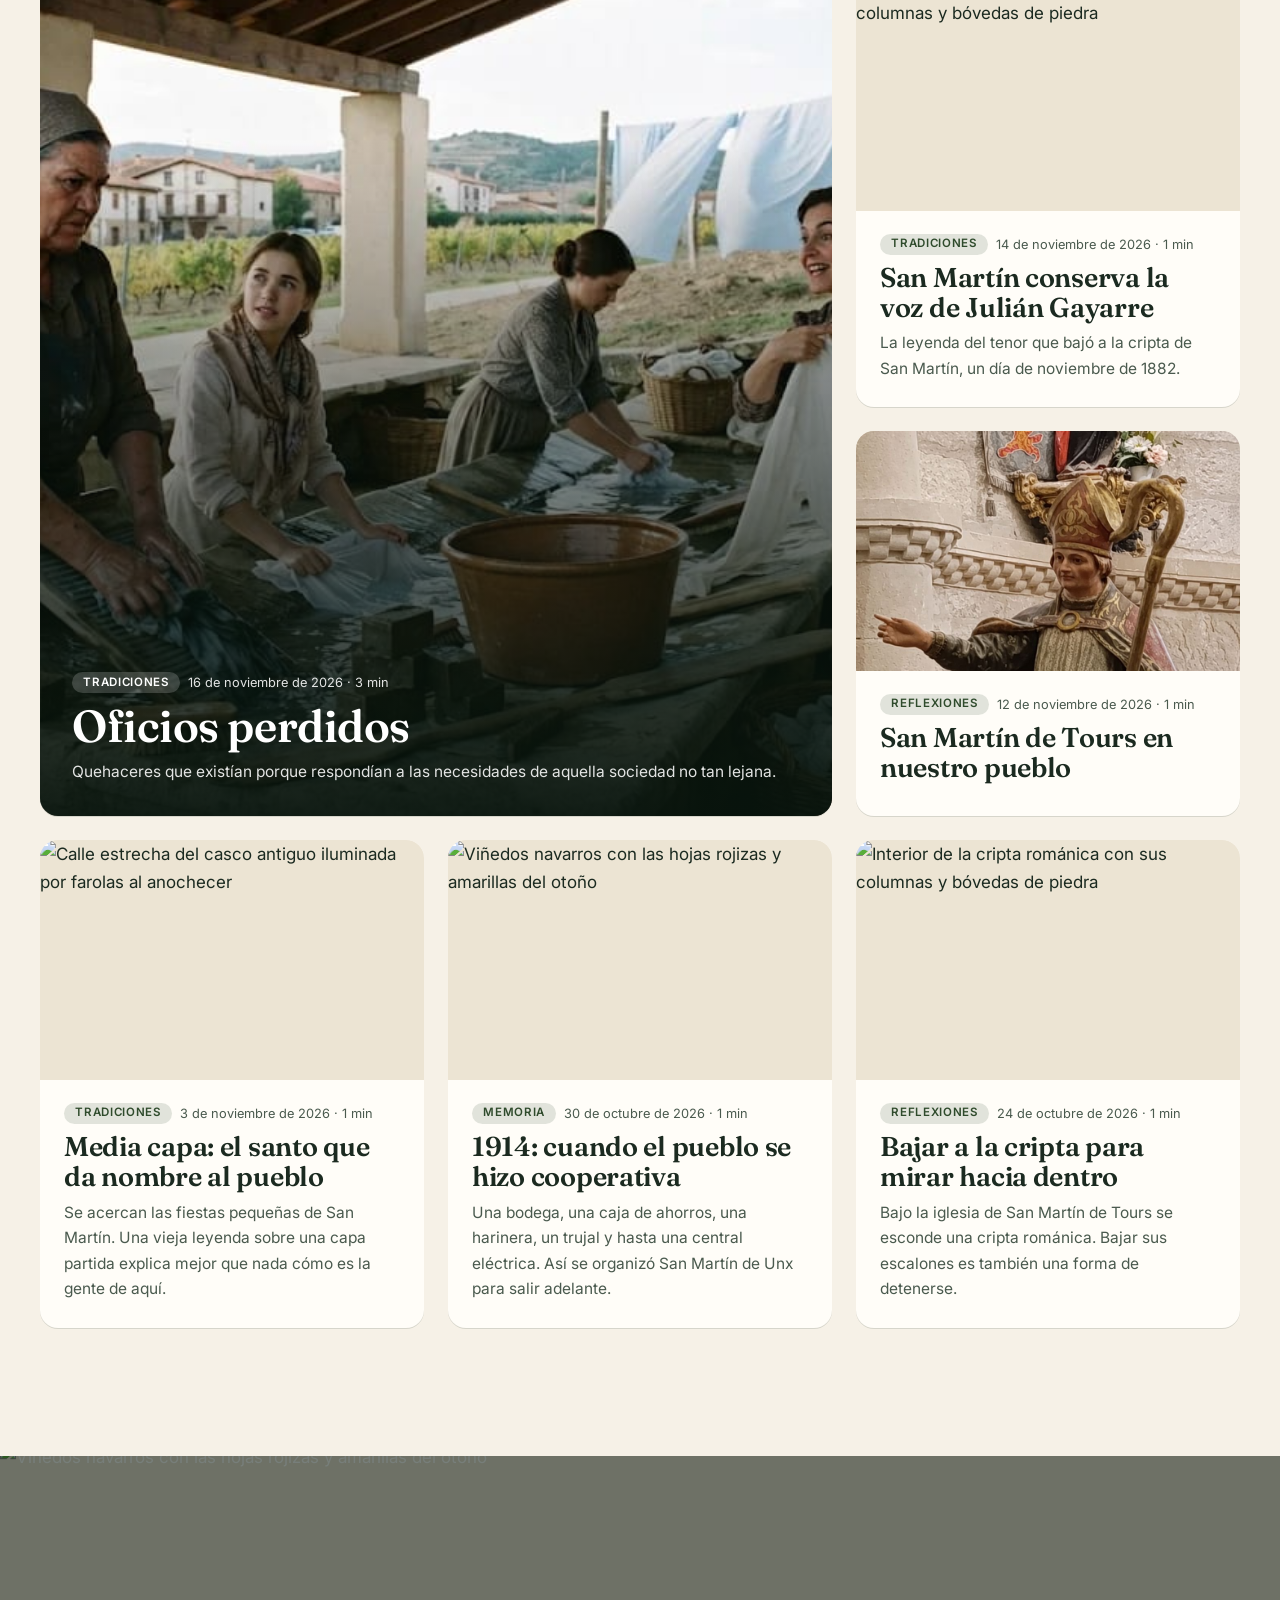
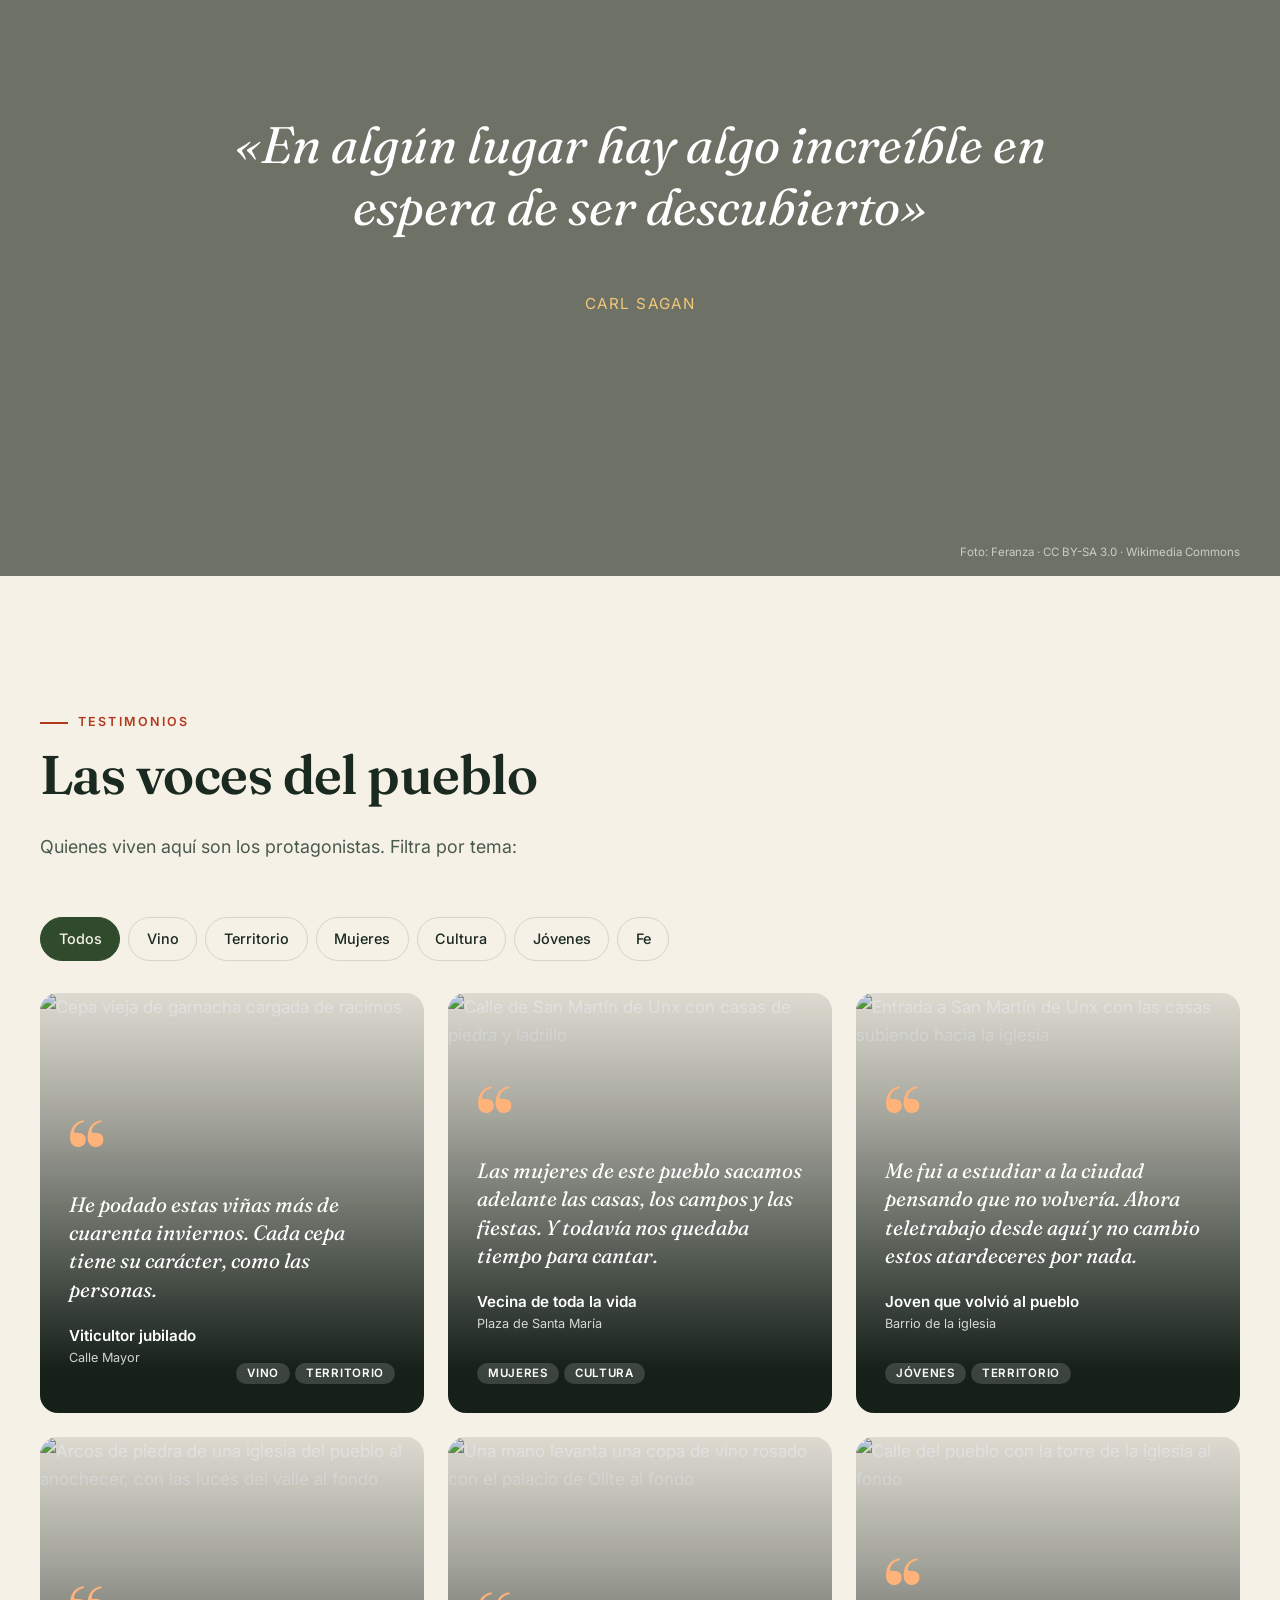
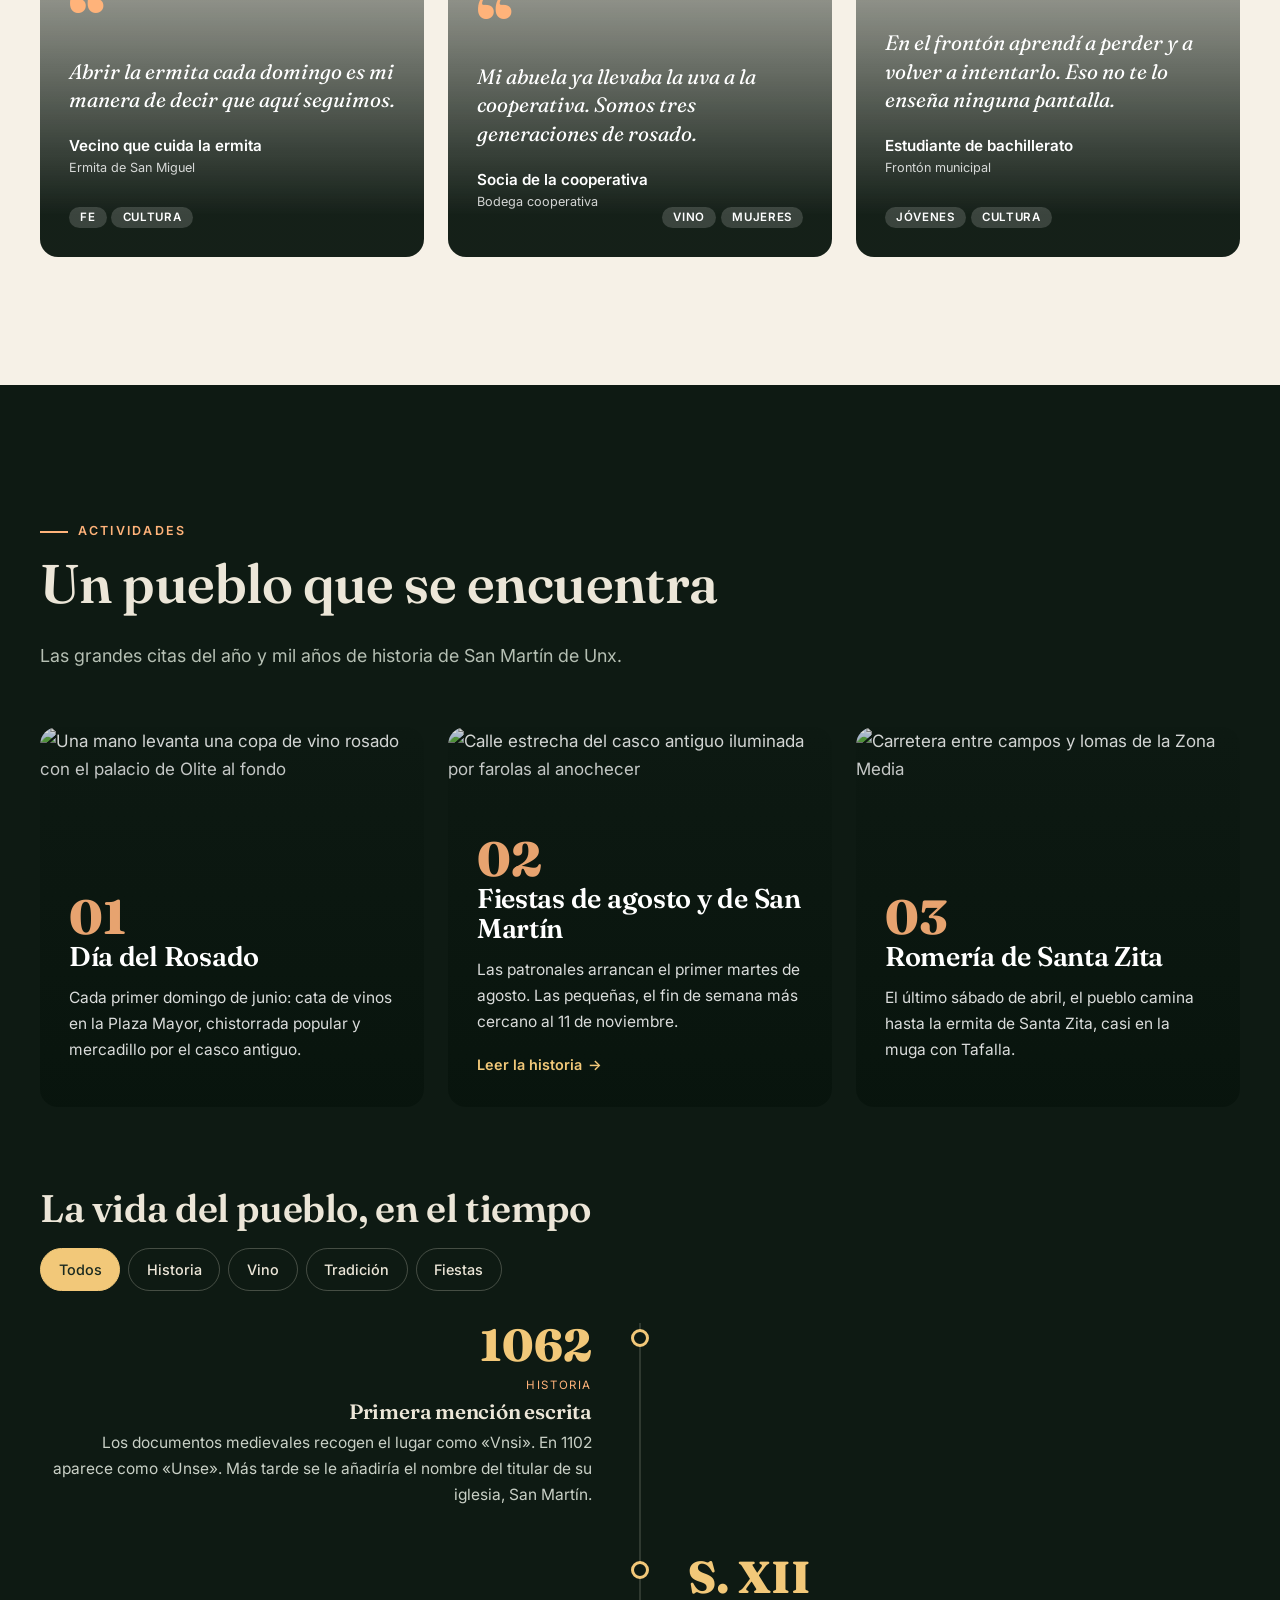
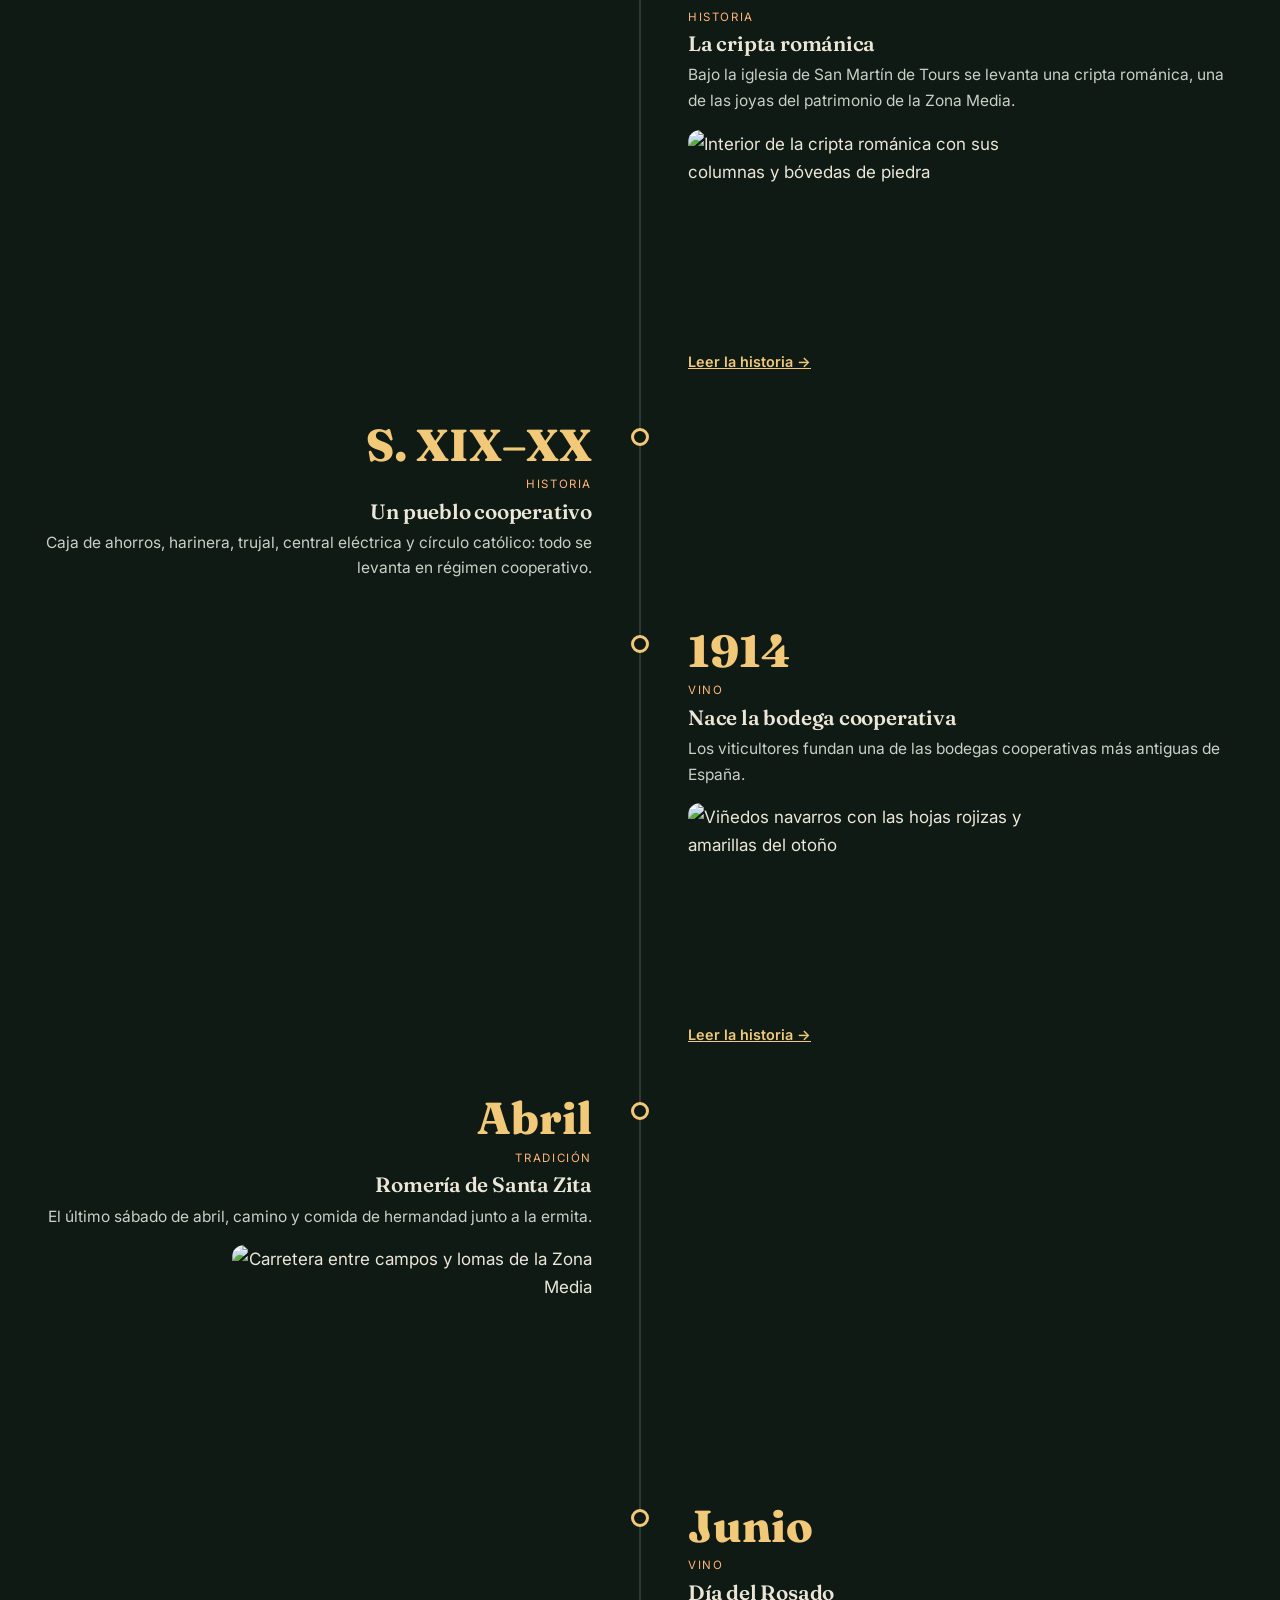
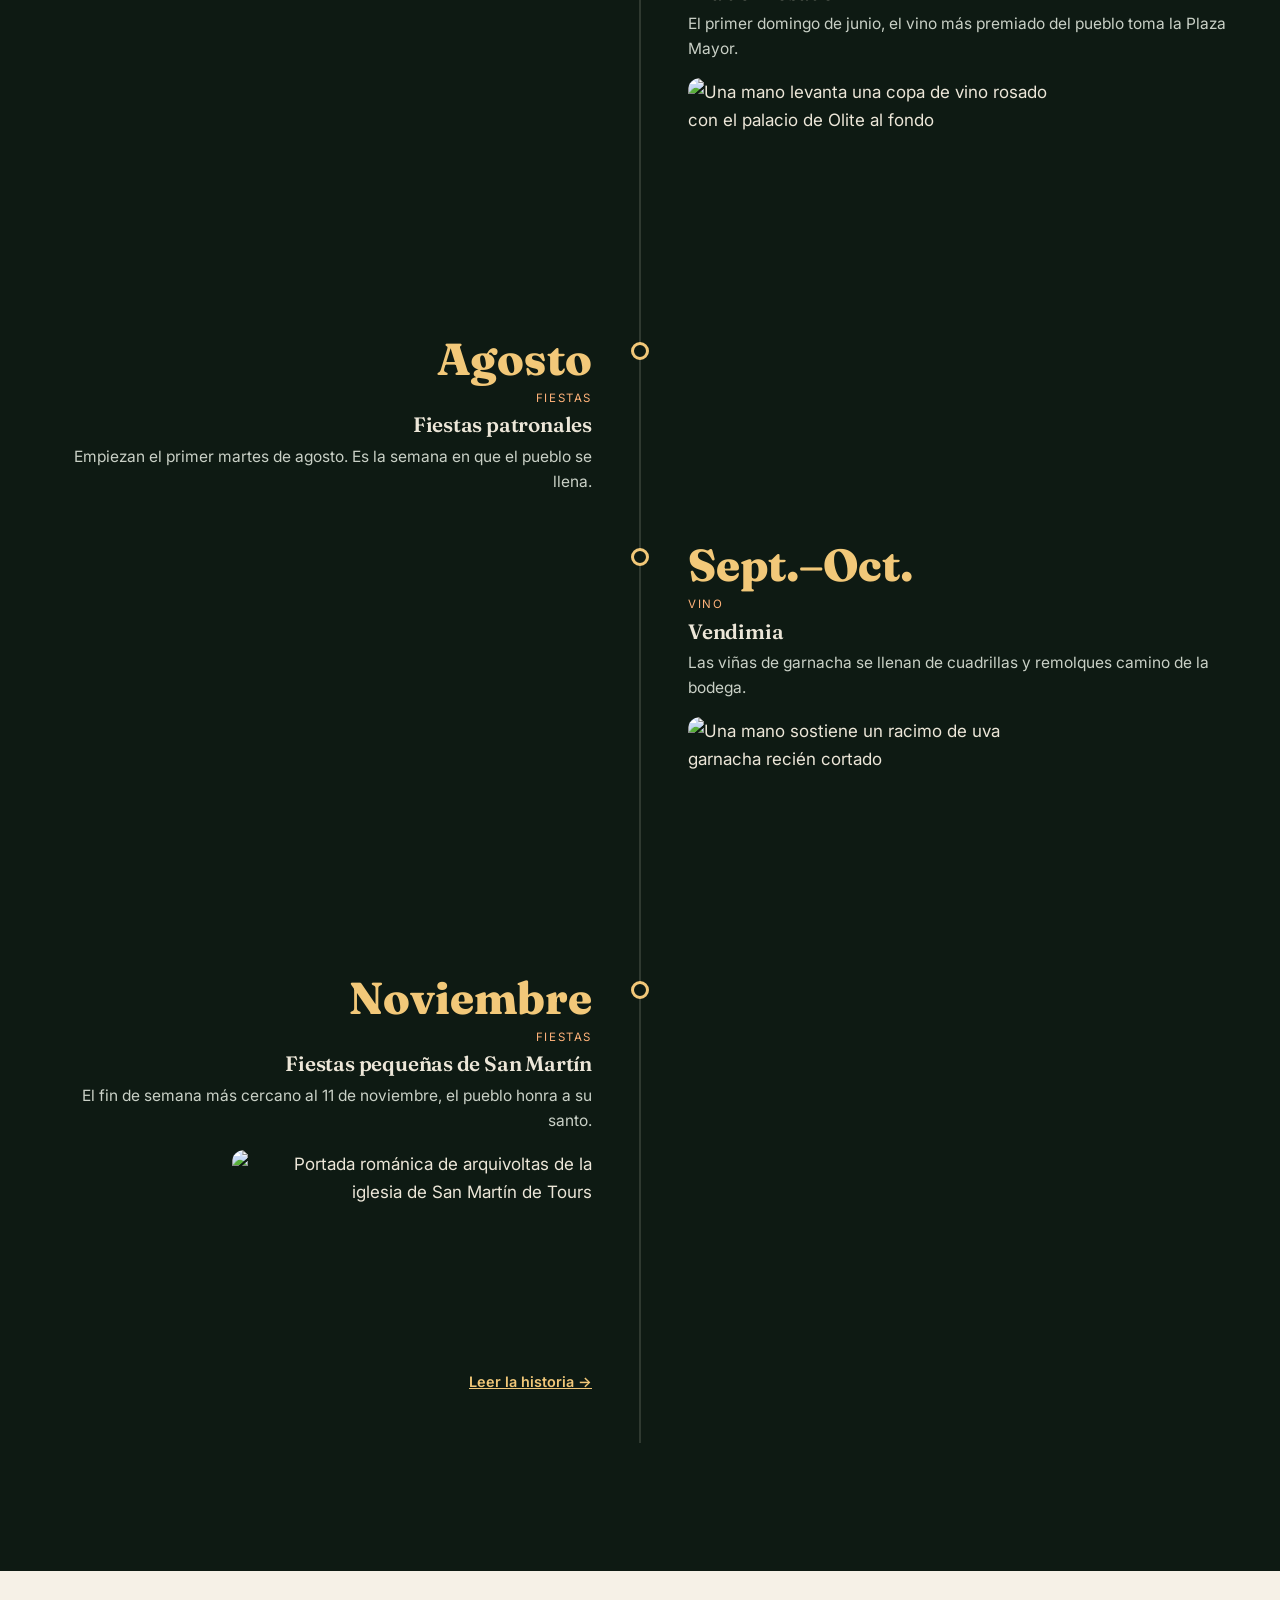
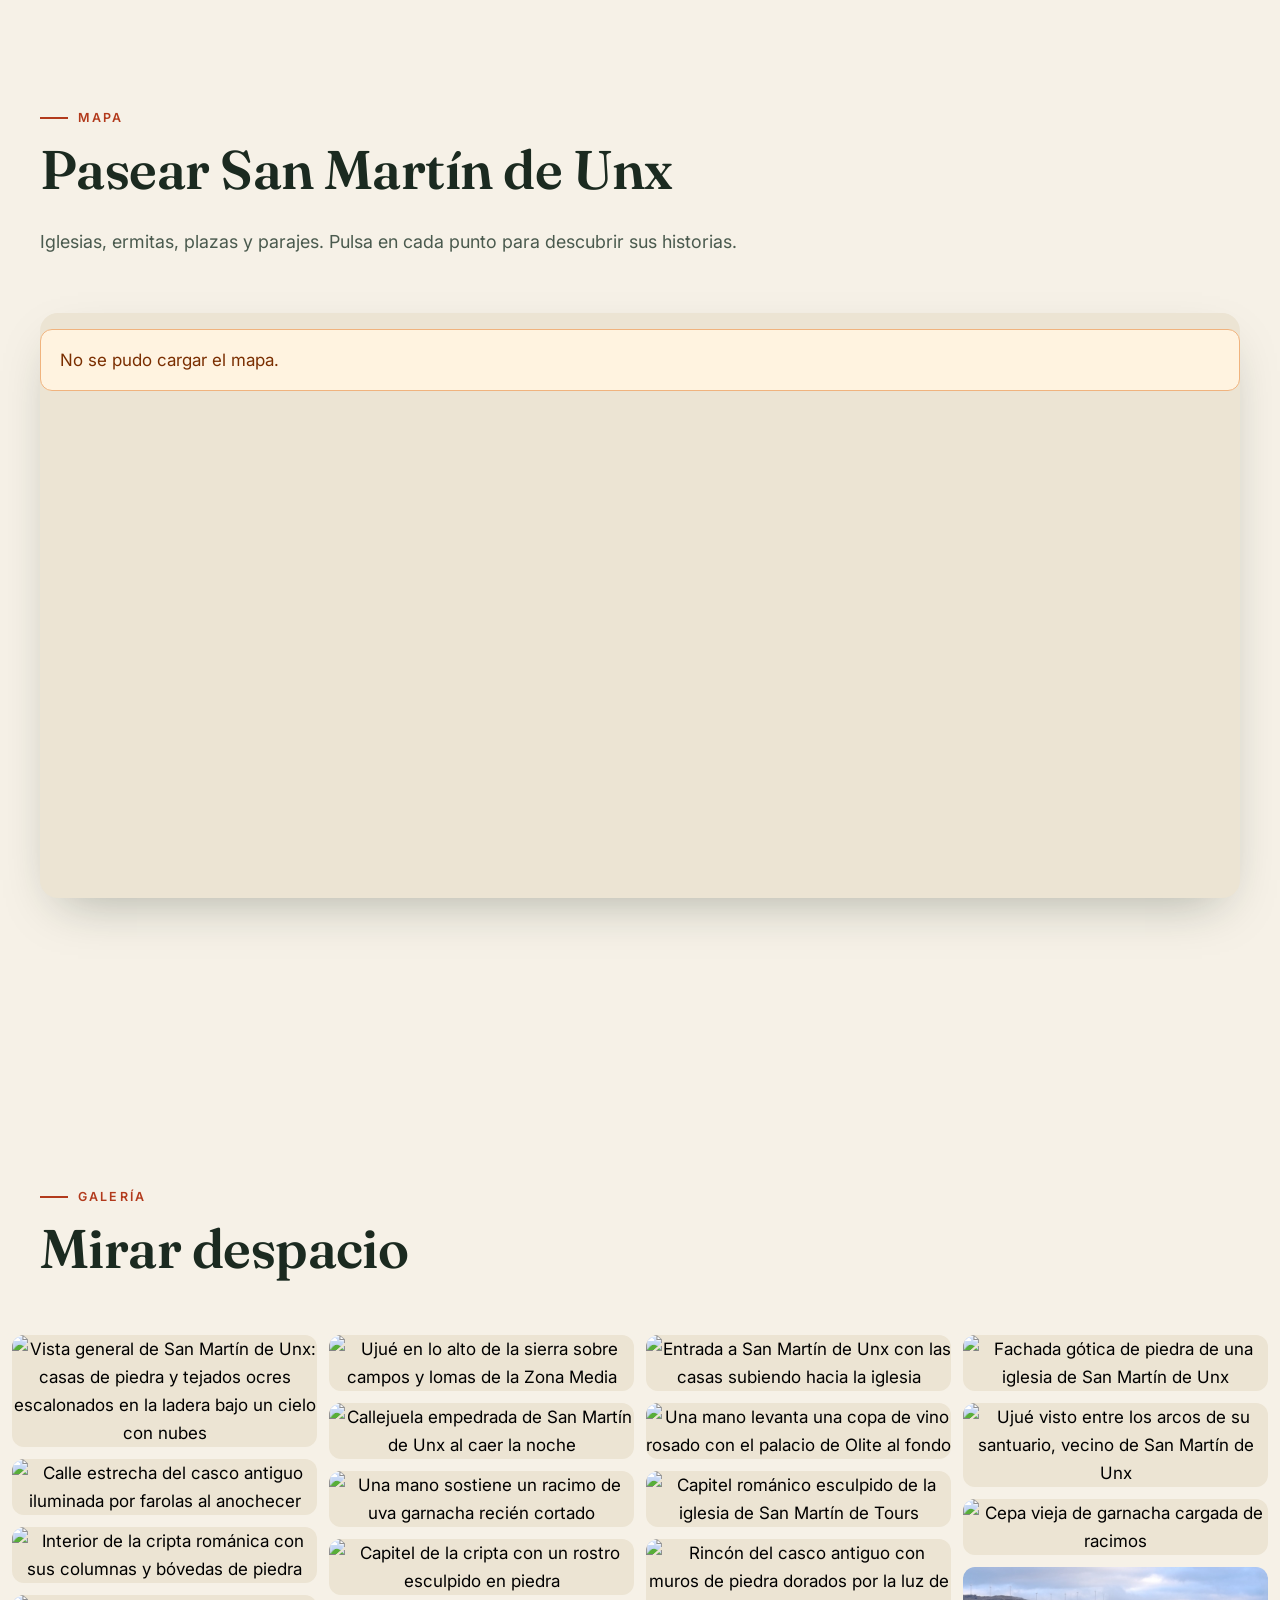
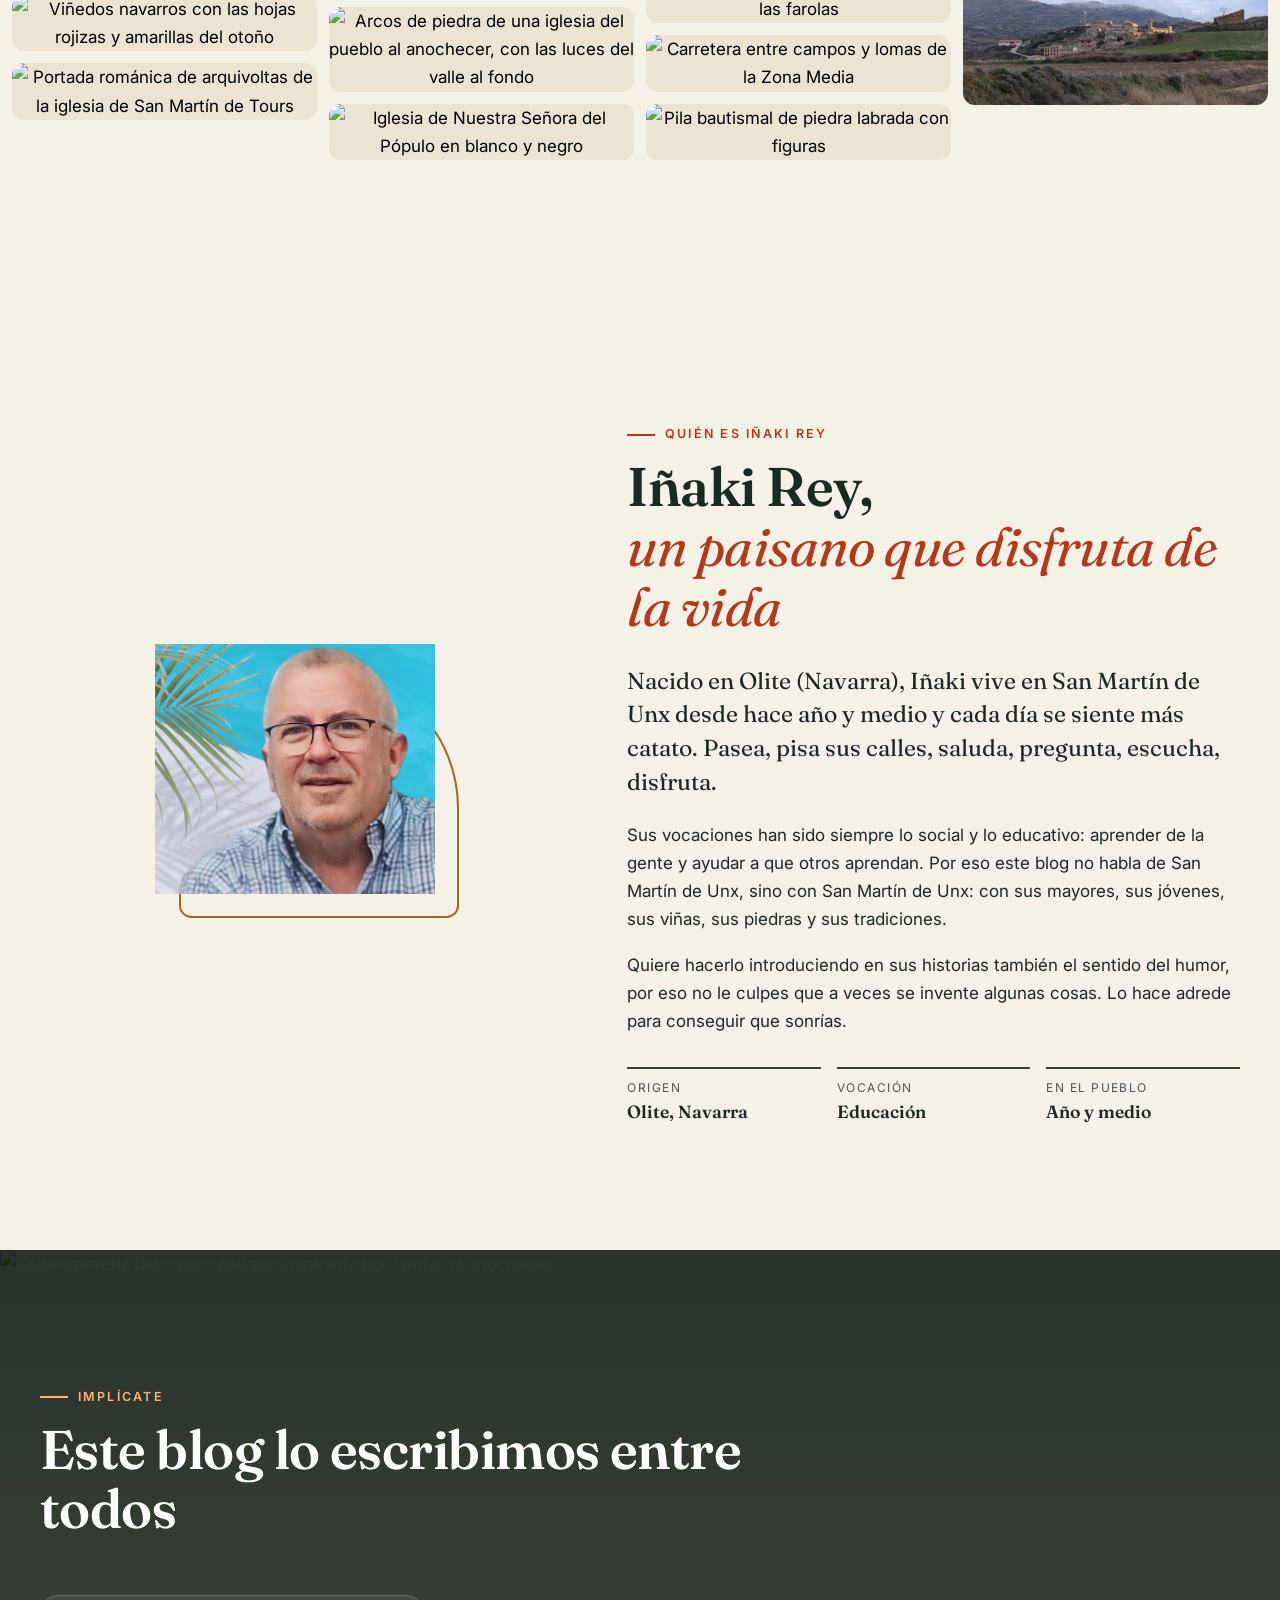
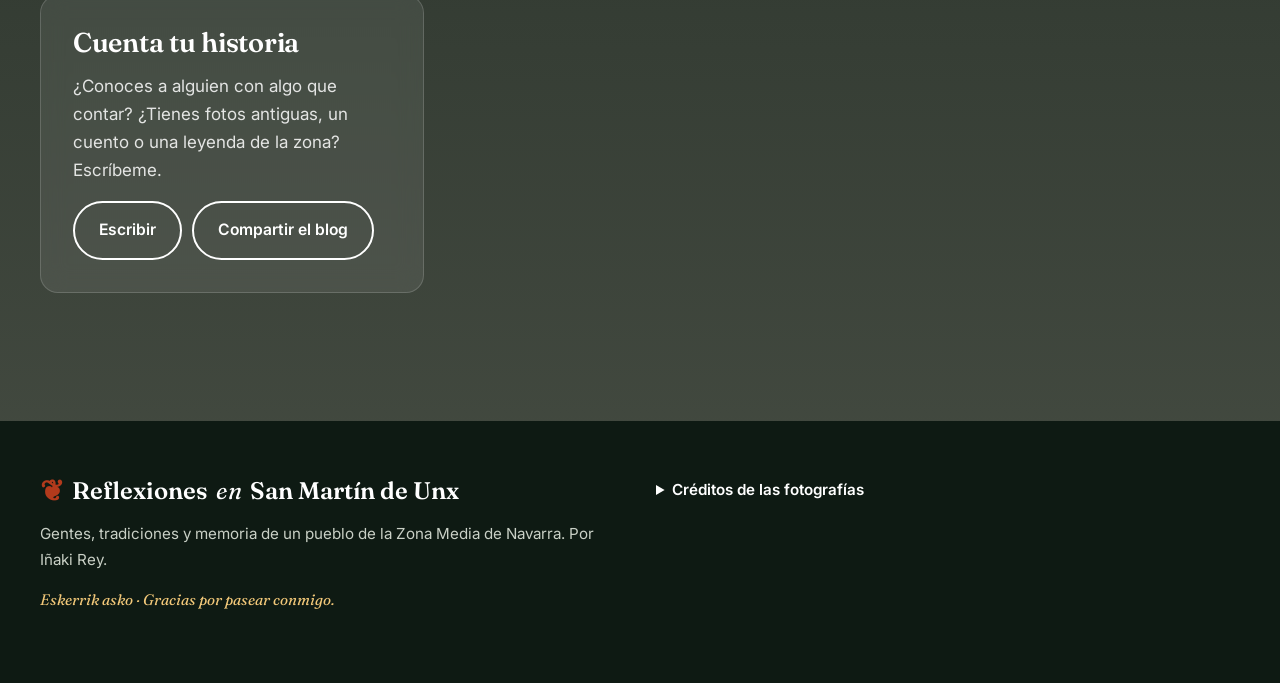
==== commit fa552f54: "Update index.html" ====
--- a/index.html
+++ b/index.html
@@ -101,8 +101,9 @@
     <section class="pausa" aria-label="Cita">
       <div class="pausa__fondo parallax" data-img="vinedos-navarra"></div>
       <blockquote class="pausa__cita revelar">
-        <p>«Caminante, no hay camino, se hace camino al andar.»</p>
-        <cite>Antonio Machado</cite>
+        <p>«En algún lugar hay algo increíble en espera de ser descubierto»
+</p>
+        <cite>Carl Sagan</cite>
       </blockquote>
       <span class="hero__credito" data-credito="vinedos-navarra"></span>
     </section>
